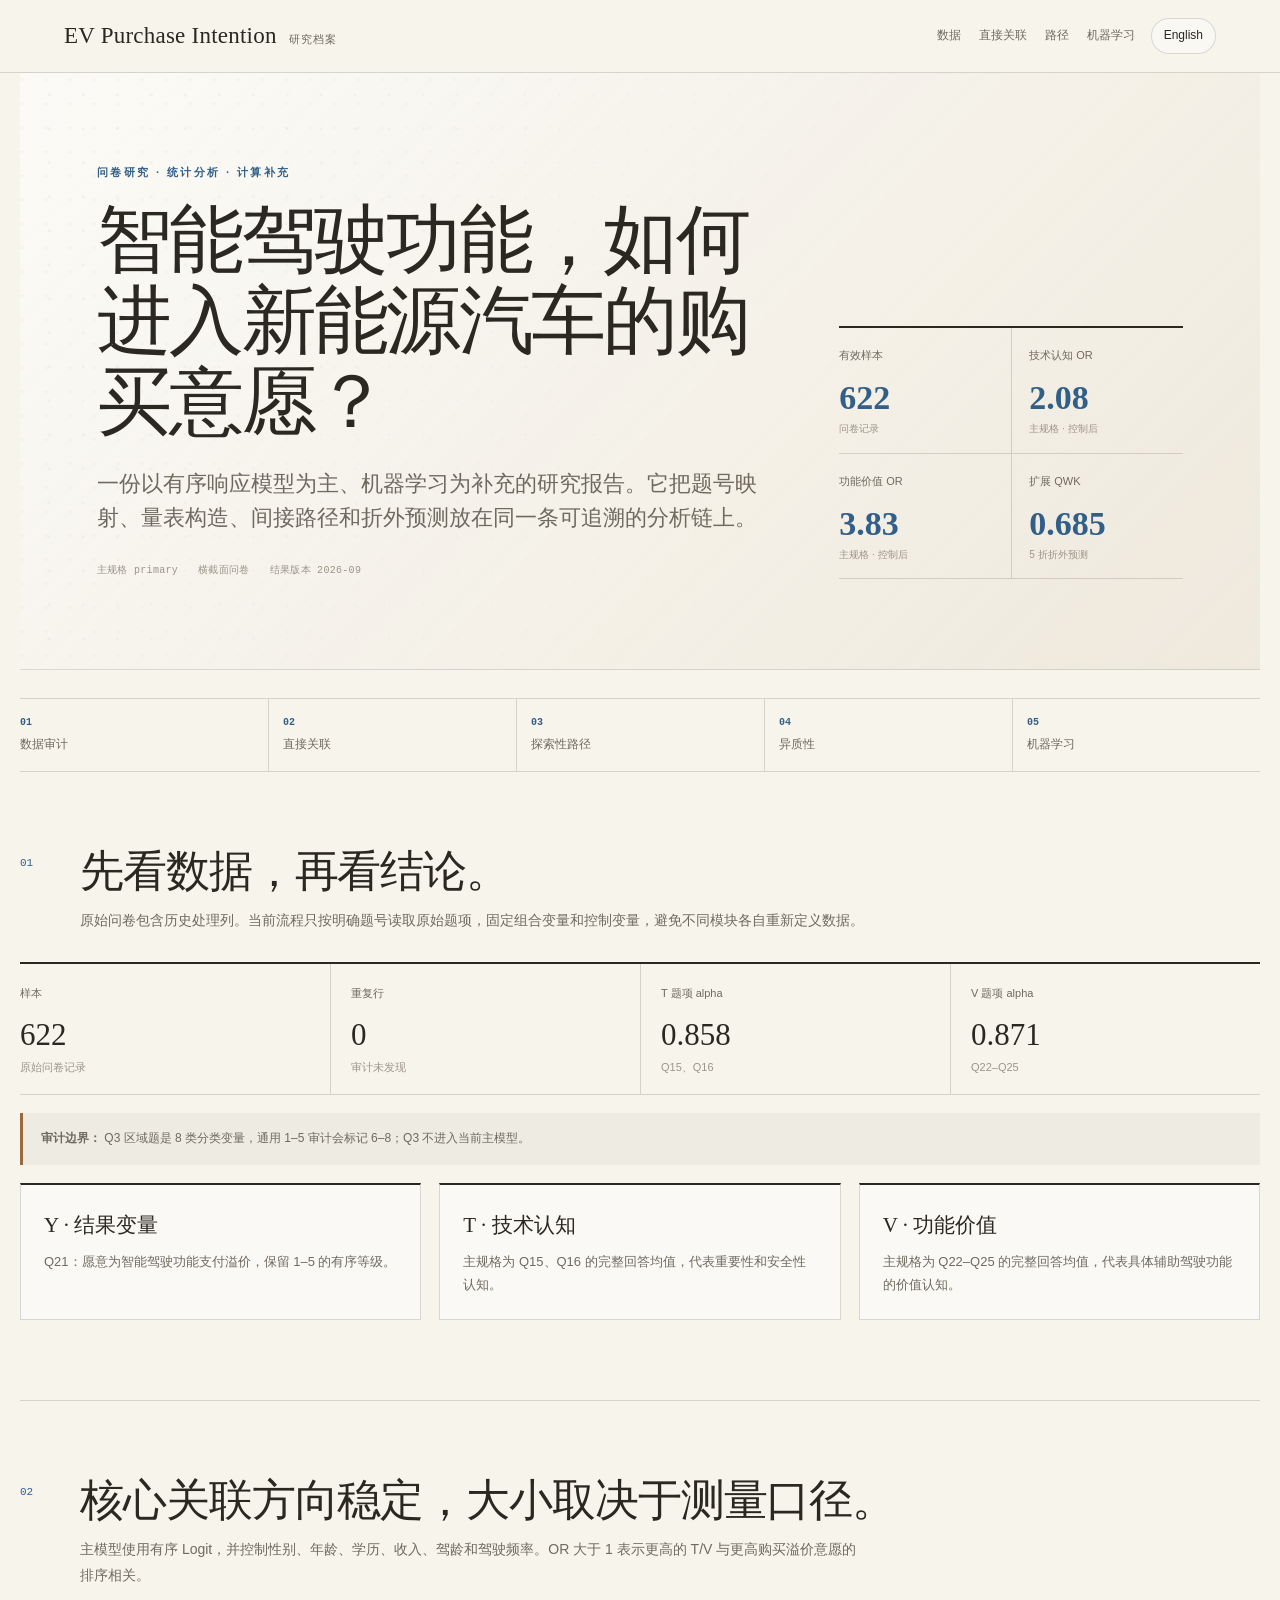
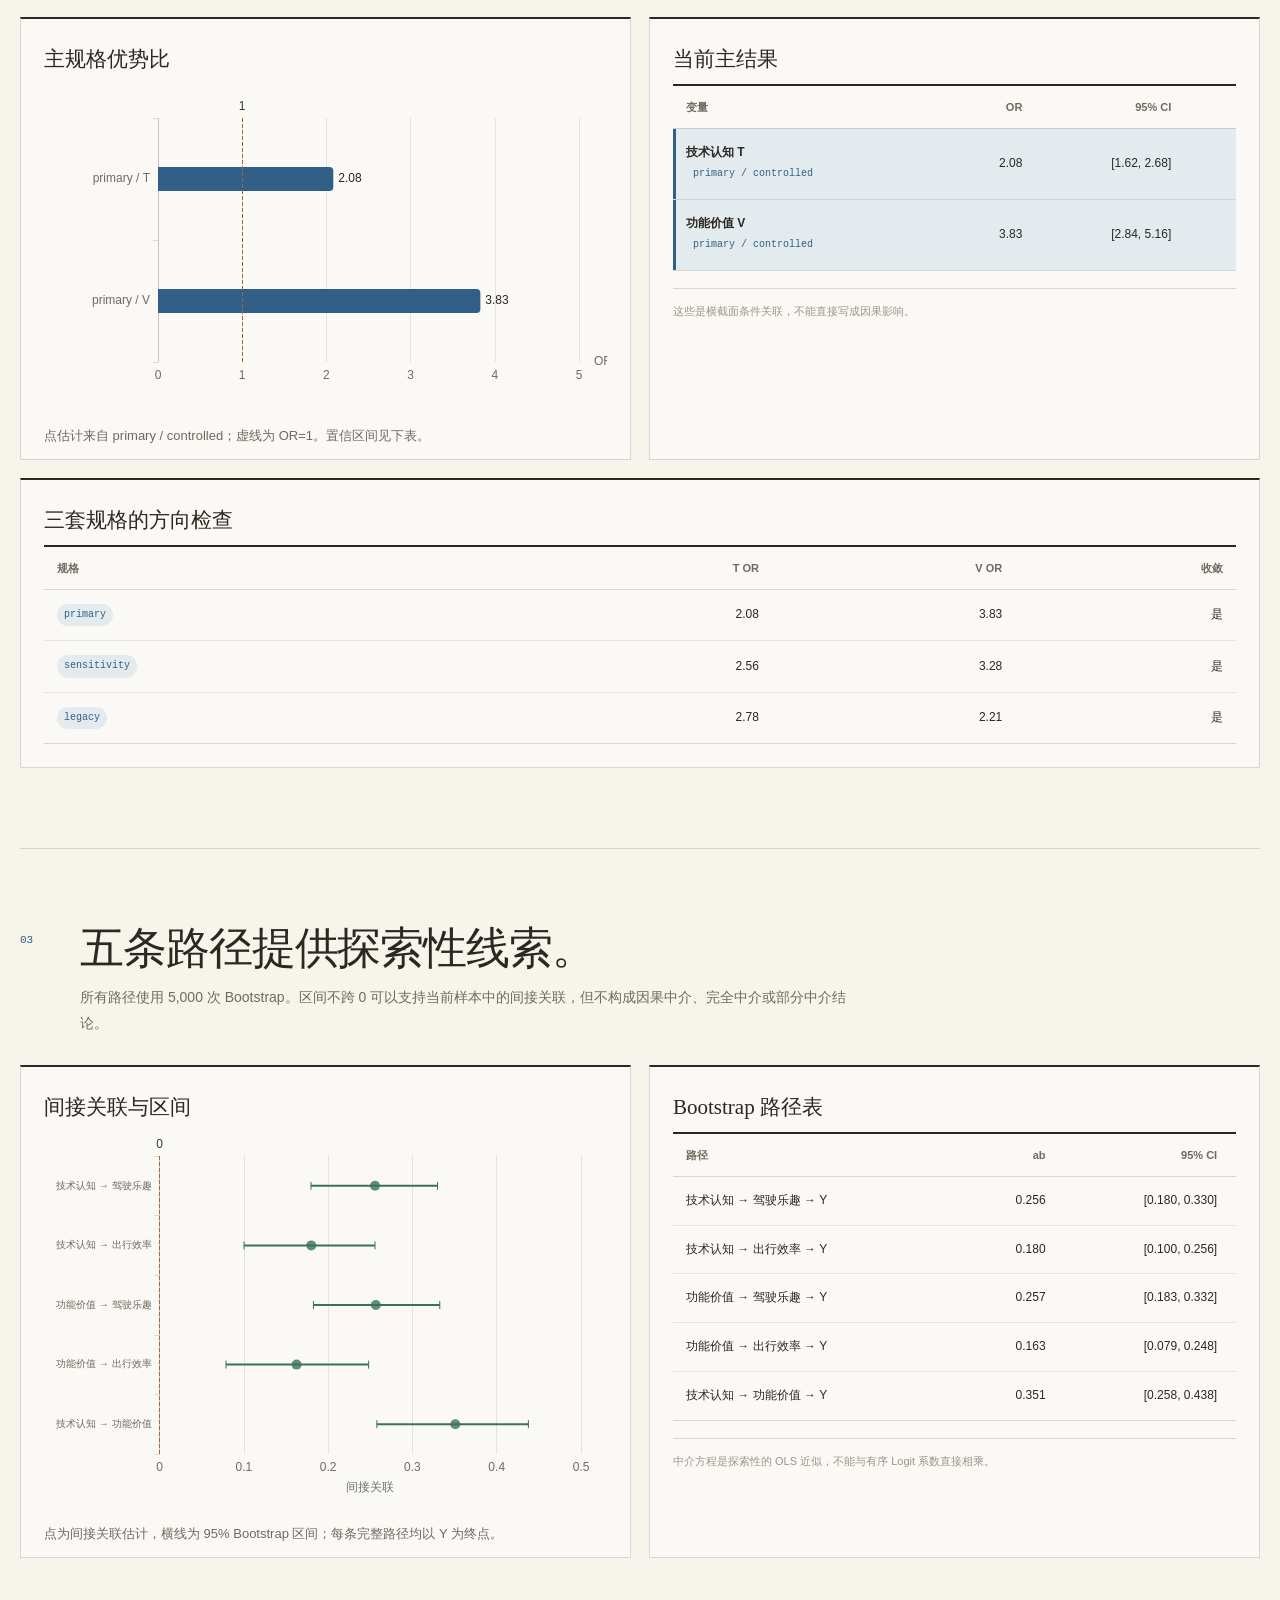
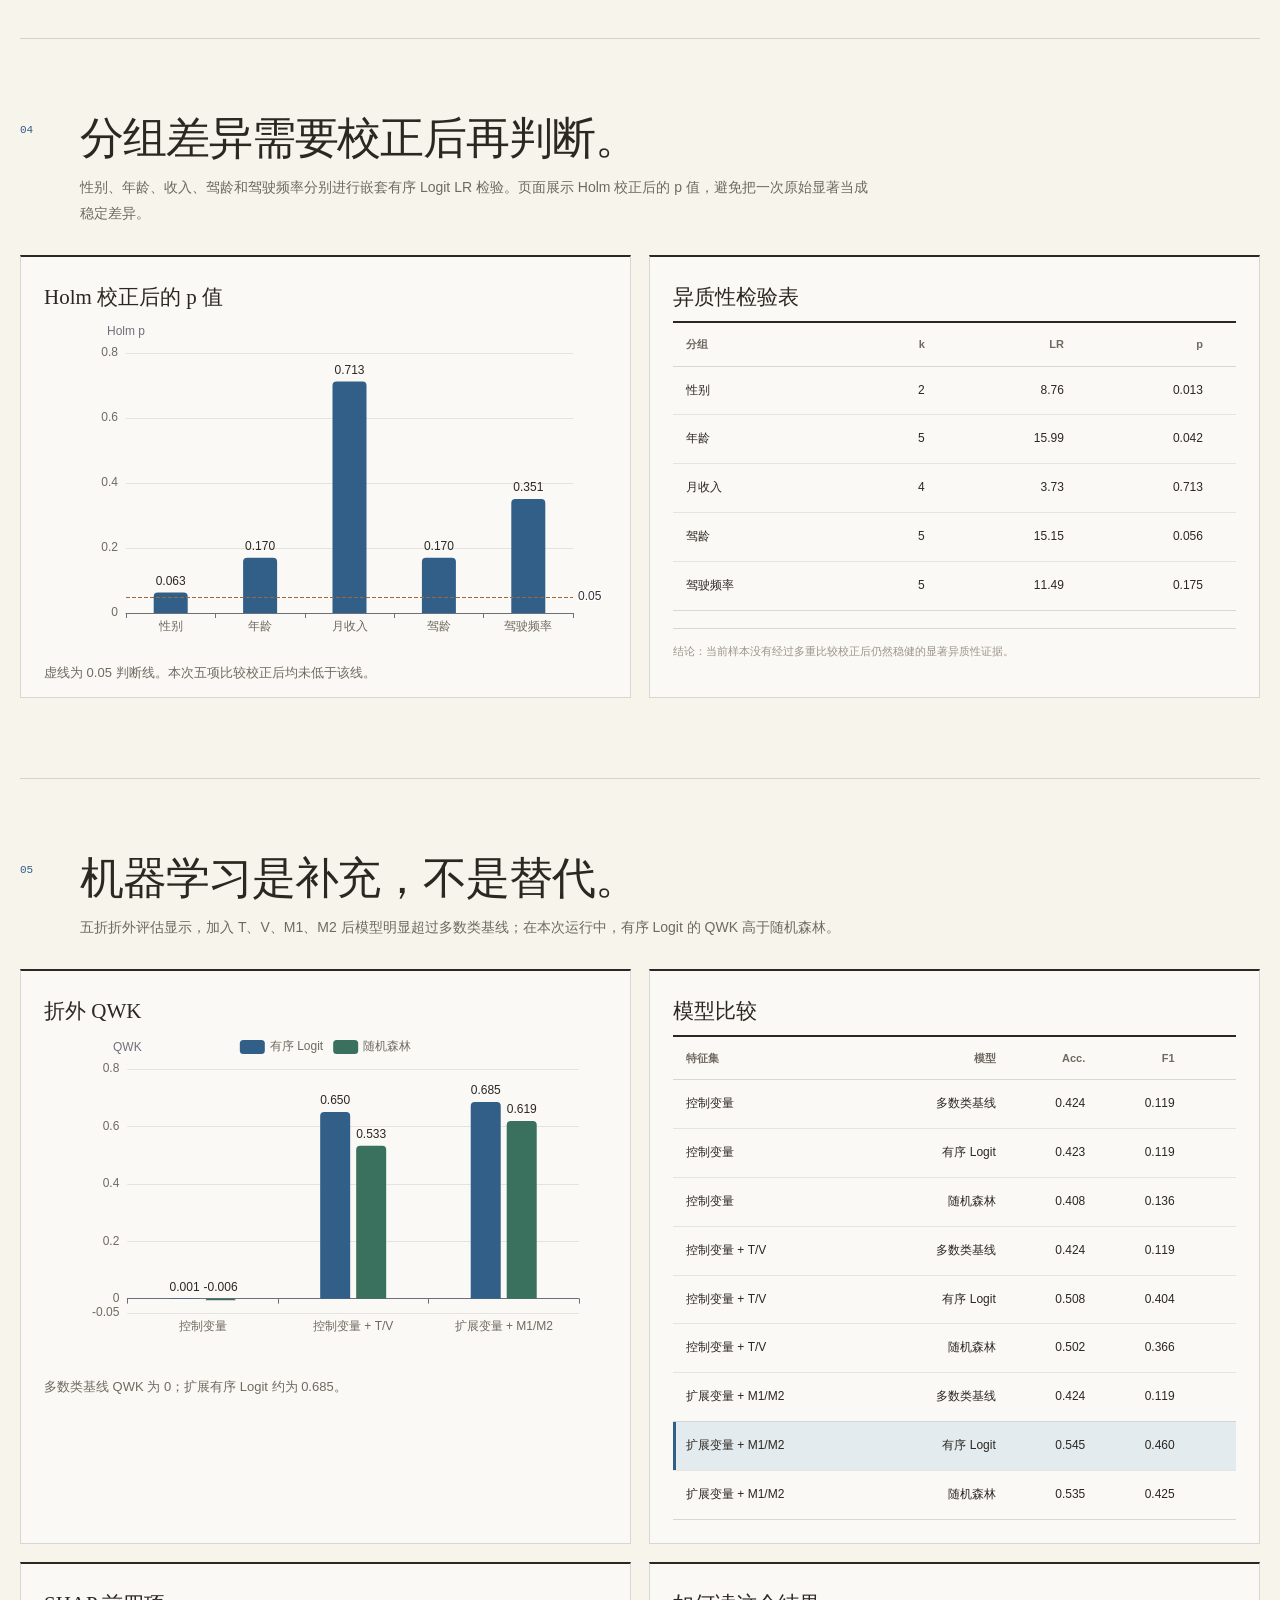
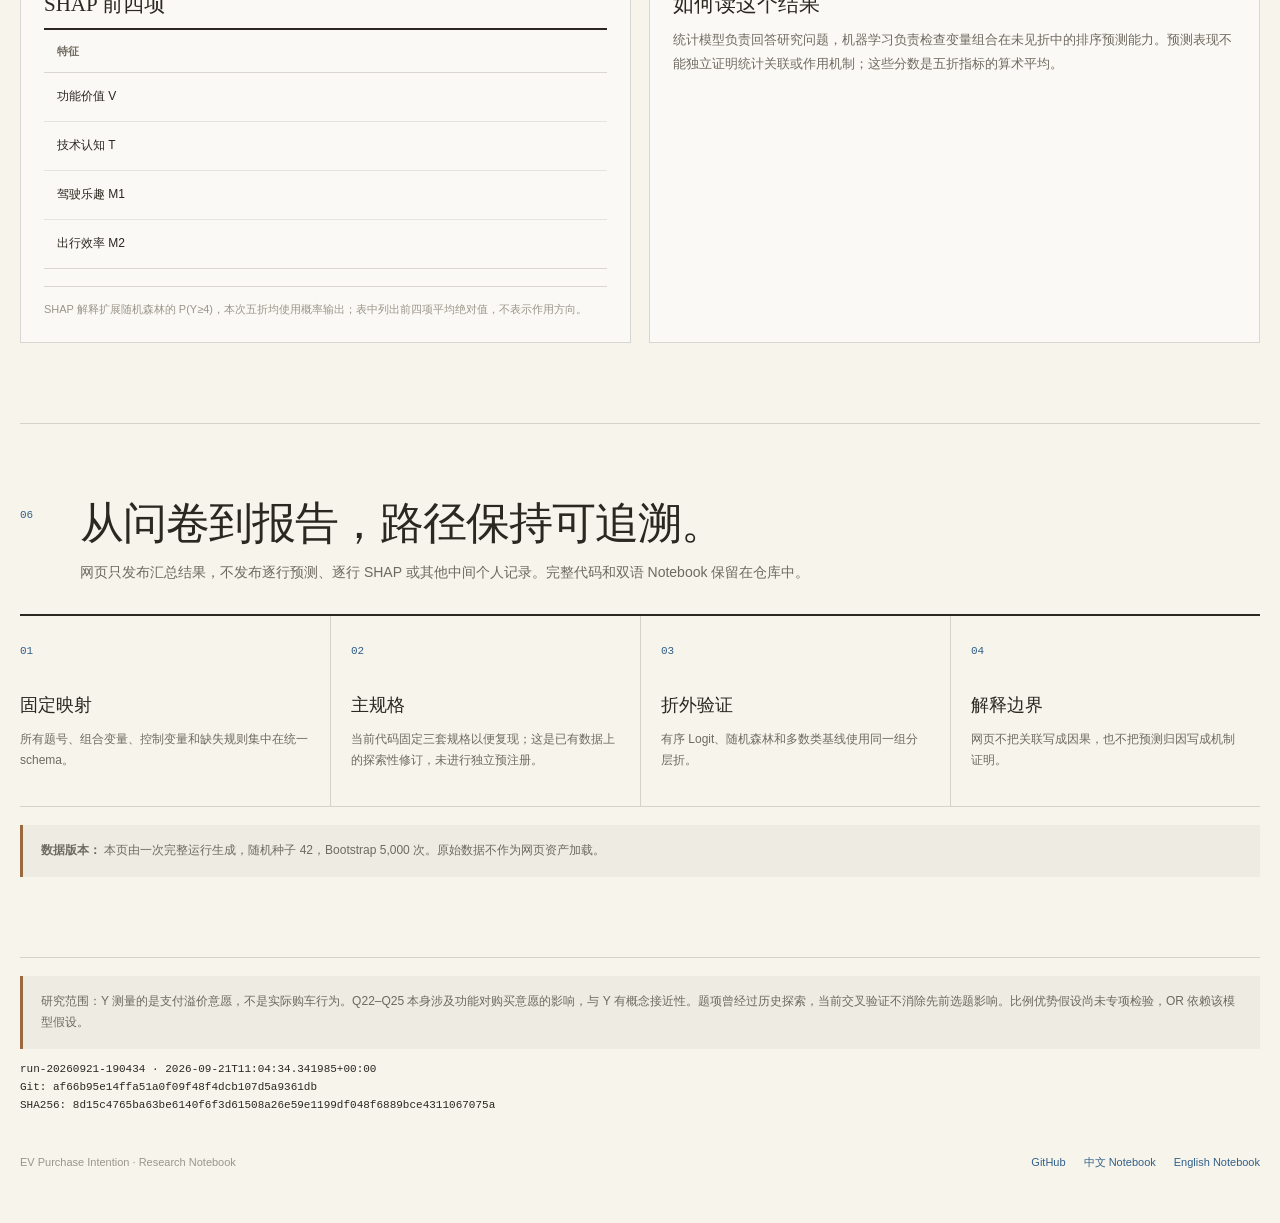
==== app/index.html @ e3dc2b66 "Review report interpretation and save executed bilingual notebooks" ====
<!doctype html>
<html lang="zh-CN">
<head>
  <meta charset="utf-8">
  <meta name="viewport" content="width=device-width, initial-scale=1">
  <meta name="description" content="新能源汽车智能驾驶购买意愿研究报告：有序Logit、Bootstrap路径、异质性与机器学习补充验证。">
  <title>智能驾驶购买意愿 · 研究报告</title>
  <link rel="stylesheet" href="static/css/style.css?v=20260921-1">
</head>
<body class="lang-zh">
  <header class="topbar">
    <div class="brand"><span class="brand-name"><span data-lang="zh">EV Purchase Intention</span><span data-lang="en">EV Purchase Intention</span></span><span class="brand-sub"><span data-lang="zh">研究档案</span><span data-lang="en">RESEARCH NOTEBOOK</span></span></div>
    <div class="top-actions">
      <nav class="nav-links" aria-label="Report navigation">
        <a href="#audit"><span data-lang="zh">数据</span><span data-lang="en">Data</span></a>
        <a href="#direct"><span data-lang="zh">直接关联</span><span data-lang="en">Associations</span></a>
        <a href="#mediation"><span data-lang="zh">路径</span><span data-lang="en">Paths</span></a>
        <a href="#ml"><span data-lang="zh">机器学习</span><span data-lang="en">ML</span></a>
      </nav>
      <button id="langSwitch" class="lang-btn" type="button">English</button>
    </div>
  </header>

  <main class="page">
    <p id="loadStatus" class="note" role="alert" hidden>报告数据加载失败，请刷新重试。 Report data could not be loaded; please reload.</p>
    <section class="hero" aria-labelledby="hero-title">
      <div class="hero-copy">
        <p class="kicker"><span data-lang="zh">问卷研究 · 统计分析 · 计算补充</span><span data-lang="en">SURVEY RESEARCH · ECONOMETRICS · COMPUTATIONAL COMPLEMENT</span></p>
        <h1 id="hero-title"><span data-lang="zh">智能驾驶功能，如何进入新能源汽车的购买意愿？</span><span data-lang="en">How do intelligent-driving features enter EV purchase intention?</span></h1>
        <p class="hero-lead"><span data-lang="zh">一份以有序响应模型为主、机器学习为补充的研究报告。它把题号映射、量表构造、间接路径和折外预测放在同一条可追溯的分析链上。</span><span data-lang="en">A research report led by ordered-response modeling and complemented by out-of-fold machine learning. Question mapping, measurement, indirect paths, and held-out prediction are kept in one traceable analysis chain.</span></p>
        <div class="hero-meta"><span><span data-lang="zh">主规格 primary</span><span data-lang="en">PRIMARY SPECIFICATION</span></span><span><span data-lang="zh">横截面问卷</span><span data-lang="en">CROSS-SECTIONAL SURVEY</span></span><span><span data-lang="zh">结果版本 2026-09</span><span data-lang="en">RESULTS · 2026-09</span></span></div>
      </div>
      <div class="hero-metrics" aria-label="Key results">
        <div class="metric"><span class="metric-label"><span data-lang="zh">有效样本</span><span data-lang="en">Respondents</span></span><strong id="metric-n" class="metric-value">—</strong><span class="metric-note"><span data-lang="zh">问卷记录</span><span data-lang="en">survey records</span></span></div>
        <div class="metric"><span class="metric-label"><span data-lang="zh">技术认知 OR</span><span data-lang="en">Technology OR</span></span><strong id="metric-t" class="metric-value">—</strong><span class="metric-note"><span data-lang="zh">主规格 · 控制后</span><span data-lang="en">primary · controlled</span></span></div>
        <div class="metric"><span class="metric-label"><span data-lang="zh">功能价值 OR</span><span data-lang="en">Function-value OR</span></span><strong id="metric-v" class="metric-value">—</strong><span class="metric-note"><span data-lang="zh">主规格 · 控制后</span><span data-lang="en">primary · controlled</span></span></div>
        <div class="metric"><span class="metric-label"><span data-lang="zh">扩展 QWK</span><span data-lang="en">Extended QWK</span></span><strong id="metric-qwk" class="metric-value">—</strong><span class="metric-note"><span data-lang="zh">5 折折外预测</span><span data-lang="en">5-fold held-out prediction</span></span></div>
      </div>
    </section>

    <nav class="toc" aria-label="Report sections">
      <a href="#audit"><b>01</b><span data-lang="zh">数据审计</span><span data-lang="en">Data audit</span></a>
      <a href="#direct"><b>02</b><span data-lang="zh">直接关联</span><span data-lang="en">Associations</span></a>
      <a href="#mediation"><b>03</b><span data-lang="zh">探索性路径</span><span data-lang="en">Indirect paths</span></a>
      <a href="#heterogeneity"><b>04</b><span data-lang="zh">异质性</span><span data-lang="en">Heterogeneity</span></a>
      <a href="#ml"><b>05</b><span data-lang="zh">机器学习</span><span data-lang="en">Machine learning</span></a>
    </nav>

    <section id="audit" class="section">
      <div class="section-head"><span class="section-no">01</span><div><h2><span data-lang="zh">先看数据，再看结论。</span><span data-lang="en">The evidence starts with the data.</span></h2><p class="section-lead"><span data-lang="zh">原始问卷包含历史处理列。当前流程只按明确题号读取原始题项，固定组合变量和控制变量，避免不同模块各自重新定义数据。</span><span data-lang="en">The raw survey includes historical processing columns. The current pipeline resolves explicit question numbers, fixed composites, and fixed controls so that modules do not redefine the data independently.</span></p></div></div>
      <div class="audit-grid">
        <div class="audit-card"><label><span data-lang="zh">样本</span><span data-lang="en">Rows</span></label><strong id="auditRows">622</strong><small><span data-lang="zh">原始问卷记录</span><span data-lang="en">survey records</span></small></div>
        <div class="audit-card"><label><span data-lang="zh">重复行</span><span data-lang="en">Duplicate rows</span></label><strong>0</strong><small><span data-lang="zh">审计未发现</span><span data-lang="en">none in audit</span></small></div>
        <div class="audit-card"><label><span data-lang="zh">T 题项 alpha</span><span data-lang="en">T-item alpha</span></label><strong id="auditAlphaT">—</strong><small><span data-lang="zh">Q15、Q16</span><span data-lang="en">Q15 and Q16</span></small></div>
        <div class="audit-card"><label><span data-lang="zh">V 题项 alpha</span><span data-lang="en">V-item alpha</span></label><strong id="auditAlphaV">—</strong><small><span data-lang="zh">Q22–Q25</span><span data-lang="en">Q22–Q25</span></small></div>
      </div>
      <div class="note"><strong><span data-lang="zh">审计边界：</span><span data-lang="en">Audit boundary:</span></strong> <span id="auditQ3Note"><span data-lang="zh">Q3 区域题是 8 类分类变量，通用 1–5 审计会标记 6–8；Q3 不进入当前主模型。</span><span data-lang="en">Q3 is an eight-category region item; the generic 1–5 audit flags codes 6–8, and Q3 is not used in the current main model.</span></span></div>
      <div class="grid-3" style="margin-top:18px">
        <article class="panel"><h3><span data-lang="zh">Y · 结果变量</span><span data-lang="en">Y · Outcome</span></h3><p><span data-lang="zh">Q21：愿意为智能驾驶功能支付溢价，保留 1–5 的有序等级。</span><span data-lang="en">Q21: willingness to pay a premium for intelligent-driving functions, retained as an ordered 1–5 outcome.</span></p></article>
        <article class="panel"><h3><span data-lang="zh">T · 技术认知</span><span data-lang="en">T · Technology proxy</span></h3><p><span data-lang="zh">主规格为 Q15、Q16 的完整回答均值，代表重要性和安全性认知。</span><span data-lang="en">The primary proxy is the complete-row mean of Q15 and Q16, representing importance and safety recognition.</span></p></article>
        <article class="panel"><h3><span data-lang="zh">V · 功能价值</span><span data-lang="en">V · Function-value proxy</span></h3><p><span data-lang="zh">主规格为 Q22–Q25 的完整回答均值，代表具体辅助驾驶功能的价值认知。</span><span data-lang="en">The primary proxy is the complete-row mean of Q22–Q25, representing value recognition for concrete assisted-driving functions.</span></p></article>
      </div>
    </section>

    <section id="direct" class="section">
      <div class="section-head"><span class="section-no">02</span><div><h2><span data-lang="zh">核心关联方向稳定，大小取决于测量口径。</span><span data-lang="en">The direction is stable; magnitude depends on measurement.</span></h2><p class="section-lead"><span data-lang="zh">主模型使用有序 Logit，并控制性别、年龄、学历、收入、驾龄和驾驶频率。OR 大于 1 表示更高的 T/V 与更高购买溢价意愿的排序相关。</span><span data-lang="en">The primary ordered-logit model controls for gender, age, education, income, driving experience, and driving frequency. An OR above 1 indicates an association with a higher willingness-to-pay category.</span></p></div></div>
      <div class="grid-2">
        <article class="panel chart-panel"><h3><span data-lang="zh">主规格优势比</span><span data-lang="en">Primary odds ratios</span></h3><div id="directChart" class="chart" role="img" aria-label="Primary ordered logit odds ratios"></div><p class="chart-caption"><span data-lang="zh">点估计来自 primary / controlled；虚线为 OR=1。置信区间见下表。</span><span data-lang="en">Estimates are from primary / controlled; the dashed line is OR=1. Confidence intervals are shown below.</span></p></article>
        <article class="panel"><h3><span data-lang="zh">当前主结果</span><span data-lang="en">Current main result</span></h3><div class="table-wrap"><table><thead><tr><th><span data-lang="zh">变量</span><span data-lang="en">Variable</span></th><th>OR</th><th>95% CI</th><th>p</th><th>N</th></tr></thead><tbody id="directTable"></tbody></table></div><p class="panel-note"><span data-lang="zh">这些是横截面条件关联，不能直接写成因果影响。</span><span data-lang="en">These are cross-sectional conditional associations, not causal effects.</span></p></article>
      </div>
      <div class="panel" style="margin-top:18px"><h3><span data-lang="zh">三套规格的方向检查</span><span data-lang="en">Specification direction check</span></h3><div class="table-wrap"><table><thead><tr><th><span data-lang="zh">规格</span><span data-lang="en">Specification</span></th><th>T OR</th><th>V OR</th><th><span data-lang="zh">收敛</span><span data-lang="en">Converged</span></th></tr></thead><tbody id="specTable"></tbody></table></div></div>
    </section>

    <section id="mediation" class="section">
      <div class="section-head"><span class="section-no">03</span><div><h2><span data-lang="zh">五条路径提供探索性线索。</span><span data-lang="en">Five paths provide exploratory clues.</span></h2><p class="section-lead"><span data-lang="zh">所有路径使用 5,000 次 Bootstrap。区间不跨 0 可以支持当前样本中的间接关联，但不构成因果中介、完全中介或部分中介结论。</span><span data-lang="en">All paths use 5,000 bootstrap draws. An interval excluding zero supports an indirect association in this sample, not causal, full, or partial mediation.</span></p></div></div>
      <div class="grid-2">
        <article class="panel chart-panel"><h3><span data-lang="zh">间接关联与区间</span><span data-lang="en">Indirect associations and intervals</span></h3><div id="mediationChart" class="chart-tall" role="img" aria-label="Bootstrap indirect paths"></div><p class="chart-caption"><span data-lang="zh">点为间接关联估计，横线为 95% Bootstrap 区间；每条完整路径均以 Y 为终点。</span><span data-lang="en">Points show indirect estimates; horizontal lines show 95% bootstrap intervals. Every full path ends at Y.</span></p></article>
        <article class="panel"><h3><span data-lang="zh">Bootstrap 路径表</span><span data-lang="en">Bootstrap path table</span></h3><div class="table-wrap"><table><thead><tr><th><span data-lang="zh">路径</span><span data-lang="en">Path</span></th><th>ab</th><th>95% CI</th><th><span data-lang="zh">有效/总数</span><span data-lang="en">Valid / total</span></th></tr></thead><tbody id="mediationTable"></tbody></table></div><p class="panel-note"><span data-lang="zh">中介方程是探索性的 OLS 近似，不能与有序 Logit 系数直接相乘。</span><span data-lang="en">Mediator equations are exploratory OLS approximations and are not multiplied by ordered-logit coefficients.</span></p></article>
      </div>
    </section>

    <section id="heterogeneity" class="section">
      <div class="section-head"><span class="section-no">04</span><div><h2><span data-lang="zh">分组差异需要校正后再判断。</span><span data-lang="en">Subgroup differences need multiplicity control.</span></h2><p class="section-lead"><span data-lang="zh">性别、年龄、收入、驾龄和驾驶频率分别进行嵌套有序 Logit LR 检验。页面展示 Holm 校正后的 p 值，避免把一次原始显著当成稳定差异。</span><span data-lang="en">Gender, age, income, driving experience, and driving frequency are tested with nested ordered-logit LR comparisons. Holm-adjusted p-values are shown to avoid treating one raw p-value as stable evidence.</span></p></div></div>
      <div class="grid-2">
        <article class="panel chart-panel"><h3><span data-lang="zh">Holm 校正后的 p 值</span><span data-lang="en">Holm-adjusted p-values</span></h3><div id="heteroChart" class="chart" role="img" aria-label="Holm adjusted heterogeneity p values"></div><p class="chart-caption"><span data-lang="zh">虚线为 0.05 判断线。本次五项比较校正后均未低于该线。</span><span data-lang="en">The dashed line marks 0.05. None of the five adjusted comparisons falls below it.</span></p></article>
        <article class="panel"><h3><span data-lang="zh">异质性检验表</span><span data-lang="en">Heterogeneity table</span></h3><div class="table-wrap"><table><thead><tr><th><span data-lang="zh">分组</span><span data-lang="en">Grouping</span></th><th>k</th><th>LR</th><th>p</th><th>Holm p</th></tr></thead><tbody id="heteroTable"></tbody></table></div><p class="panel-note"><span data-lang="zh">结论：当前样本没有经过多重比较校正后仍然稳健的显著异质性证据。</span><span data-lang="en">Conclusion: the sample does not provide robust adjusted evidence of heterogeneity after multiplicity control.</span></p></article>
      </div>
    </section>

    <section id="ml" class="section">
      <div class="section-head"><span class="section-no">05</span><div><h2><span data-lang="zh">机器学习是补充，不是替代。</span><span data-lang="en">Machine learning is a complement, not a replacement.</span></h2><p class="section-lead"><span data-lang="zh">五折折外评估显示，加入 T、V、M1、M2 后模型明显超过多数类基线；在本次运行中，有序 Logit 的 QWK 高于随机森林。</span><span data-lang="en">Five-fold held-out evaluation shows a clear improvement over the majority baseline after adding T, V, M1, and M2. In this run, ordered logit has a higher QWK than the random forest.</span></p></div></div>
      <div class="grid-2">
        <article class="panel chart-panel"><h3><span data-lang="zh">折外 QWK</span><span data-lang="en">Held-out QWK</span></h3><div id="mlChart" class="chart" role="img" aria-label="Out of fold QWK comparison"></div><p class="chart-caption"><span data-lang="zh">多数类基线 QWK 为 0；扩展有序 Logit 约为 0.685。</span><span data-lang="en">The majority baseline has QWK 0; extended ordered logit is about 0.685.</span></p></article>
        <article class="panel"><h3><span data-lang="zh">模型比较</span><span data-lang="en">Model comparison</span></h3><div class="table-wrap"><table><thead><tr><th><span data-lang="zh">特征集</span><span data-lang="en">Feature set</span></th><th><span data-lang="zh">模型</span><span data-lang="en">Model</span></th><th>Acc.</th><th>F1</th><th>QWK</th><th>MAE</th></tr></thead><tbody id="mlTable"></tbody></table></div></article>
      </div>
      <div class="grid-2" style="margin-top:18px">
        <article class="panel"><h3><span data-lang="zh">SHAP 前四项</span><span data-lang="en">Top four SHAP features</span></h3><div class="table-wrap"><table><thead><tr><th><span data-lang="zh">特征</span><span data-lang="en">Feature</span></th><th><span data-lang="zh">平均绝对 SHAP</span><span data-lang="en">Mean |SHAP|</span></th></tr></thead><tbody id="shapTable"></tbody></table></div><p class="panel-note"><span data-lang="zh">SHAP 解释扩展随机森林的 P(Y≥4)，本次五折均使用概率输出；表中列出前四项平均绝对值，不表示作用方向。</span><span data-lang="en">SHAP explains P(Y≥4) for the extended forest using probability output in all five folds. The top four mean absolute values show magnitude, not direction or causality.</span></p></article>
        <article class="panel"><h3><span data-lang="zh">如何读这个结果</span><span data-lang="en">How to read this result</span></h3><p><span data-lang="zh">统计模型负责回答研究问题，机器学习负责检查变量组合在未见折中的排序预测能力。预测表现不能独立证明统计关联或作用机制；这些分数是五折指标的算术平均。</span><span data-lang="en">The statistical model answers the research question; machine learning checks ordinal prediction on held-out folds. Predictive performance does not independently establish associations or mechanisms. Scores are arithmetic means across five folds.</span></p></article>
      </div>
    </section>

    <section class="section">
      <div class="section-head"><span class="section-no">06</span><div><h2><span data-lang="zh">从问卷到报告，路径保持可追溯。</span><span data-lang="en">A traceable path from questionnaire to report.</span></h2><p class="section-lead"><span data-lang="zh">网页只发布汇总结果，不发布逐行预测、逐行 SHAP 或其他中间个人记录。完整代码和双语 Notebook 保留在仓库中。</span><span data-lang="en">The page publishes aggregate results only. Row-level predictions, row-level SHAP values, and other respondent records stay out of the public report. Full code and bilingual notebooks remain in the repository.</span></p></div></div>
      <div class="method-list">
        <article class="method"><span class="method-no">01</span><h3><span data-lang="zh">固定映射</span><span data-lang="en">Fixed mapping</span></h3><p><span data-lang="zh">所有题号、组合变量、控制变量和缺失规则集中在统一 schema。</span><span data-lang="en">Question numbers, composites, controls, and missing rules live in one shared schema.</span></p></article>
        <article class="method"><span class="method-no">02</span><h3><span data-lang="zh">主规格</span><span data-lang="en">Primary model</span></h3><p><span data-lang="zh">当前代码固定三套规格以便复现；这是已有数据上的探索性修订，未进行独立预注册。</span><span data-lang="en">Three specifications are fixed in code for reproducibility. This revision is exploratory and was not independently preregistered.</span></p></article>
        <article class="method"><span class="method-no">03</span><h3><span data-lang="zh">折外验证</span><span data-lang="en">Held-out checks</span></h3><p><span data-lang="zh">有序 Logit、随机森林和多数类基线使用同一组分层折。</span><span data-lang="en">Ordered logit, random forest, and the majority baseline share the same stratified folds.</span></p></article>
        <article class="method"><span class="method-no">04</span><h3><span data-lang="zh">解释边界</span><span data-lang="en">Boundaries</span></h3><p><span data-lang="zh">网页不把关联写成因果，也不把预测归因写成机制证明。</span><span data-lang="en">The report does not turn associations into causality or predictive attribution into mechanism proof.</span></p></article>
      </div>
      <div class="note"><strong><span data-lang="zh">数据版本：</span><span data-lang="en">Data version:</span></strong> <span data-lang="zh">本页由一次完整运行生成，随机种子 42，Bootstrap 5,000 次。原始数据不作为网页资产加载。</span><span data-lang="en">This page was generated from one complete run with seed 42 and 5,000 bootstrap draws. The raw survey is not loaded as a page asset.</span></div>
    </section>

    <div class="note"><span data-lang="zh">研究范围：Y 测量的是支付溢价意愿，不是实际购车行为。Q22–Q25 本身涉及功能对购买意愿的影响，与 Y 有概念接近性。题项曾经过历史探索，当前交叉验证不消除先前选题影响。比例优势假设尚未专项检验，OR 依赖该模型假设。</span><span data-lang="en">Scope: Y measures willingness to pay a premium, not actual purchases. Q22–Q25 already concern functions and purchase intention and are conceptually close to Y. Historical item exploration is not undone by the current cross-validation. The proportional-odds assumption has not been specifically tested; OR interpretation remains conditional on it.</span></div>
    <pre id="provenance" style="white-space:pre-wrap;overflow-wrap:anywhere;font-size:11px"></pre>
    <footer class="footer"><span><span data-lang="zh">EV Purchase Intention · Research Notebook</span><span data-lang="en">EV Purchase Intention · Research Notebook</span></span><span class="footer-links"><a href="https://github.com/Yemyu/ev-purchase-intention" target="_blank" rel="noreferrer">GitHub</a><a href="https://github.com/Yemyu/ev-purchase-intention/blob/main/notebooks/01_ev_purchase_intention_zh.ipynb" target="_blank" rel="noreferrer"><span data-lang="zh">中文 Notebook</span><span data-lang="en">Chinese Notebook</span></a><a href="https://github.com/Yemyu/ev-purchase-intention/blob/main/notebooks/01_ev_purchase_intention_en.ipynb" target="_blank" rel="noreferrer">English Notebook</a></span></footer>
  </main>
  <script src="static/js/lib/echarts.min.js"></script>
  <script src="static/js/theme.js"></script>
  <script src="static/js/report.js"></script>
</body>
</html>
---- app/static/css/style.css ----
:root {
  --paper: #f7f4ec;
  --paper-deep: #ebe5d8;
  --wash: #e6e0d2;
  --ink: #2b2721;
  --muted: #6f6a60;
  --faint: #9b9589;
  --line: rgba(43, 39, 33, .16);
  --primary: #315f88;
  --primary-soft: #e3ebef;
  --green: #39715e;
  --earth: #9a6a3e;
  --red: #a34e49;
  --shadow: 0 18px 48px rgba(66, 57, 44, .10);
  --serif: Georgia, "Songti SC", "STSong", "Noto Serif CJK SC", serif;
  --sans: -apple-system, BlinkMacSystemFont, "PingFang SC", "Microsoft YaHei", "Noto Sans CJK SC", "Segoe UI", sans-serif;
  --mono: "SFMono-Regular", Consolas, "Liberation Mono", monospace;
}
* { box-sizing: border-box; }
html { scroll-behavior: smooth; }
body { margin: 0; color: var(--ink); background: var(--paper); font-family: var(--sans); line-height: 1.65; }
a { color: inherit; }
button { font: inherit; }
.topbar { position: sticky; top: 0; z-index: 20; display: flex; align-items: center; justify-content: space-between; gap: 22px; padding: 17px clamp(20px, 5vw, 78px); background: rgba(247,244,236,.90); border-bottom: 1px solid var(--line); backdrop-filter: blur(14px); }
.brand { display: flex; align-items: baseline; gap: 12px; min-width: 0; }
.brand-name { font-family: var(--serif); font-size: 23px; letter-spacing: .01em; white-space: nowrap; }
.brand-sub { color: var(--muted); font-size: 11px; letter-spacing: .11em; white-space: nowrap; }
.top-actions { display: flex; align-items: center; gap: 16px; }
.nav-links { display: flex; gap: 18px; color: var(--muted); font-size: 12px; }
.nav-links a { text-decoration: none; }
.nav-links a:hover { color: var(--primary); }
.lang-btn { border: 1px solid var(--line); border-radius: 999px; padding: 7px 12px; color: var(--ink); background: rgba(255,255,255,.35); cursor: pointer; font-size: 12px; }
.lang-btn:hover { border-color: var(--primary); color: var(--primary); }
.page { width: min(1260px, calc(100% - 40px)); margin: 0 auto; }
.hero { position: relative; overflow: hidden; display: grid; grid-template-columns: minmax(0, 1.35fr) minmax(280px, .65fr); gap: 28px; min-height: 450px; padding: clamp(42px, 7vw, 90px) clamp(24px, 6vw, 82px); background: linear-gradient(135deg, rgba(255,255,255,.58), rgba(236,230,216,.78)); border-bottom: 1px solid var(--line); }
.hero::before { content: ""; position: absolute; inset: 0; pointer-events: none; opacity: .45; background-image: radial-gradient(circle at 9% 28%, rgba(154,106,62,.13) 0 1px, transparent 2px), radial-gradient(circle at 86% 64%, rgba(49,95,136,.13) 0 1px, transparent 2px); background-size: 24px 24px, 34px 34px; mask-image: linear-gradient(120deg, #000, transparent 68%); }
.hero-copy, .hero-metrics { position: relative; z-index: 1; }
.kicker { margin: 0 0 18px; color: var(--primary); font-size: 11px; font-weight: 700; letter-spacing: .22em; text-transform: uppercase; }
h1 { max-width: 820px; margin: 0; font-family: var(--serif); font-size: clamp(40px, 6vw, 75px); font-weight: 500; line-height: 1.08; letter-spacing: -.035em; }
.hero-lead { max-width: 690px; margin: 25px 0 0; color: var(--muted); font-family: var(--serif); font-size: clamp(17px, 2vw, 22px); line-height: 1.55; }
.hero-meta { display: flex; flex-wrap: wrap; gap: 8px 20px; margin-top: 28px; color: var(--faint); font-family: var(--mono); font-size: 10px; letter-spacing: .03em; }
.hero-metrics { align-self: end; display: grid; grid-template-columns: 1fr 1fr; border-top: 2px solid var(--ink); border-bottom: 1px solid var(--line); }
.metric { min-height: 116px; padding: 18px 14px 15px 0; }
.metric:nth-child(even) { padding-left: 17px; border-left: 1px solid var(--line); }
.metric:nth-child(n+3) { border-top: 1px solid var(--line); }
.metric-label { display: block; color: var(--muted); font-size: 11px; }
.metric-value { display: block; margin-top: 17px; color: var(--primary); font-family: var(--serif); font-size: 34px; line-height: 1; }
.metric-note { display: block; margin-top: 6px; color: var(--faint); font-size: 10px; }
.toc { display: grid; grid-template-columns: repeat(5, 1fr); margin-top: 28px; border-top: 1px solid var(--line); border-bottom: 1px solid var(--line); }
.toc a { display: block; padding: 16px 14px 16px 0; text-decoration: none; color: var(--muted); font-size: 12px; }
.toc a + a { padding-left: 14px; border-left: 1px solid var(--line); }
.toc a:hover { color: var(--primary); background: rgba(255,255,255,.28); }
.toc b { display: block; margin-bottom: 4px; color: var(--primary); font-family: var(--mono); font-size: 10px; }
.section { padding: 74px 0 80px; border-bottom: 1px solid var(--line); scroll-margin-top: 88px; }
.section-head { display: grid; grid-template-columns: 44px minmax(0, 1fr); gap: 16px; max-width: 900px; margin-bottom: 28px; }
.section-no { padding-top: 8px; color: var(--primary); font-family: var(--mono); font-size: 11px; }
h2 { margin: 0; font-family: var(--serif); font-size: clamp(29px, 4vw, 44px); font-weight: 500; line-height: 1.18; letter-spacing: -.025em; }
.section-lead { max-width: 790px; margin: 10px 0 0; color: var(--muted); font-size: 14px; line-height: 1.85; }
.grid-2 { display: grid; grid-template-columns: repeat(2, minmax(0, 1fr)); gap: 18px; }
.grid-3 { display: grid; grid-template-columns: repeat(3, minmax(0, 1fr)); gap: 18px; }
.panel { min-width: 0; padding: 23px; background: rgba(255,255,255,.46); border: 1px solid var(--line); border-top: 2px solid var(--ink); }
.panel h3 { margin: 0 0 7px; font-family: var(--serif); font-size: 21px; font-weight: 500; }
.panel p { margin: 0; color: var(--muted); font-size: 13px; line-height: 1.8; }
.panel-note { margin-top: 17px !important; padding-top: 13px; border-top: 1px solid var(--line); color: var(--faint) !important; font-size: 11px !important; }
.audit-grid { display: grid; grid-template-columns: repeat(4, minmax(0, 1fr)); border-top: 2px solid var(--ink); border-bottom: 1px solid var(--line); }
.audit-card { min-height: 130px; padding: 20px 20px 18px 0; }
.audit-card + .audit-card { padding-left: 20px; border-left: 1px solid var(--line); }
.audit-card label { display: block; color: var(--muted); font-size: 11px; }
.audit-card strong { display: block; margin-top: 17px; color: var(--ink); font-family: var(--serif); font-size: 31px; font-weight: 500; line-height: 1; }
.audit-card small { display: block; margin-top: 8px; color: var(--faint); font-size: 11px; }
.note { margin-top: 18px; padding: 15px 18px; background: rgba(233,232,223,.72); border-left: 3px solid var(--earth); color: var(--muted); font-size: 12px; line-height: 1.8; }
.chart { width: 100%; height: 340px; }
.chart-tall { height: 390px; }
.chart-panel { padding-bottom: 12px; }
.chart-caption { margin: 10px 0 0; color: var(--faint); font-size: 11px; line-height: 1.7; }
.table-wrap { overflow-x: auto; border-top: 2px solid var(--ink); border-bottom: 1px solid var(--line); }
table { width: 100%; min-width: 700px; border-collapse: collapse; }
th { padding: 12px 13px; border-bottom: 1px solid var(--line); color: var(--muted); font-size: 11px; font-weight: 650; text-align: right; white-space: nowrap; }
th:first-child, td:first-child { text-align: left; }
td { padding: 14px 13px; border-bottom: 1px solid rgba(43,39,33,.10); color: var(--ink); font-size: 12px; text-align: right; font-variant-numeric: tabular-nums; }
tbody tr:last-child td { border-bottom: 0; }
tbody tr.primary { background: var(--primary-soft); }
tbody tr.primary td:first-child { box-shadow: inset 3px 0 var(--primary); }
.badge { display: inline-block; padding: 3px 7px; border-radius: 999px; background: var(--primary-soft); color: var(--primary); font-family: var(--mono); font-size: 10px; }
.method-list { display: grid; grid-template-columns: repeat(4, minmax(0, 1fr)); border-top: 2px solid var(--ink); border-bottom: 1px solid var(--line); }
.method { min-height: 190px; padding: 20px 20px 20px 0; }
.method + .method { padding-left: 20px; border-left: 1px solid var(--line); }
.method-no { color: var(--primary); font-family: var(--mono); font-size: 11px; }
.method h3 { margin: 29px 0 8px; font-family: var(--serif); font-size: 18px; font-weight: 500; }
.method p { margin: 0; color: var(--muted); font-size: 12px; line-height: 1.75; }
.limit-list { display: grid; gap: 12px; margin: 0; padding: 0; list-style: none; }
.limit-list li { display: grid; grid-template-columns: 18px 1fr; gap: 10px; color: var(--muted); font-size: 13px; line-height: 1.75; }
.limit-list li::before { content: '—'; color: var(--primary); }
.footer { display: flex; justify-content: space-between; gap: 20px; padding: 28px 0 52px; color: var(--faint); font-size: 11px; }
.footer a { color: var(--primary); text-decoration: none; }
.footer-links { display: flex; gap: 18px; }
[data-lang] { display: none; }
body.lang-zh [data-lang="zh"], body.lang-en [data-lang="en"] { display: initial; }
@media (max-width: 900px) {
  .hero { grid-template-columns: 1fr; min-height: 0; }
  .hero-metrics { max-width: 620px; }
  .toc { grid-template-columns: repeat(3, 1fr); }
  .toc a:nth-child(4) { border-left: 0; padding-left: 0; }
  .grid-3, .method-list { grid-template-columns: repeat(2, minmax(0, 1fr)); }
  .method:nth-child(3) { border-left: 0; padding-left: 0; border-top: 1px solid var(--line); }
  .method:nth-child(4) { border-top: 1px solid var(--line); }
}
@media (max-width: 620px) {
  .topbar { align-items: flex-start; padding: 14px 18px; }
  .brand { display: block; }
  .brand-sub { display: block; margin-top: 2px; font-size: 9px; }
  .nav-links { display: none; }
  .page { width: min(100% - 28px, 1260px); }
  .hero { margin-inline: -14px; padding: 50px 24px 38px; }
  h1 { font-size: 43px; }
  .toc, .grid-2, .grid-3, .method-list, .audit-grid { grid-template-columns: 1fr; }
  .toc a + a, .audit-card + .audit-card, .method + .method { padding-left: 0; border-left: 0; border-top: 1px solid var(--line); }
  .section { padding: 52px 0 58px; }
  .section-head { grid-template-columns: 29px 1fr; }
  .chart, .chart-tall { height: 300px; }
  .footer { display: block; }
  .footer-links { margin-top: 10px; }
}
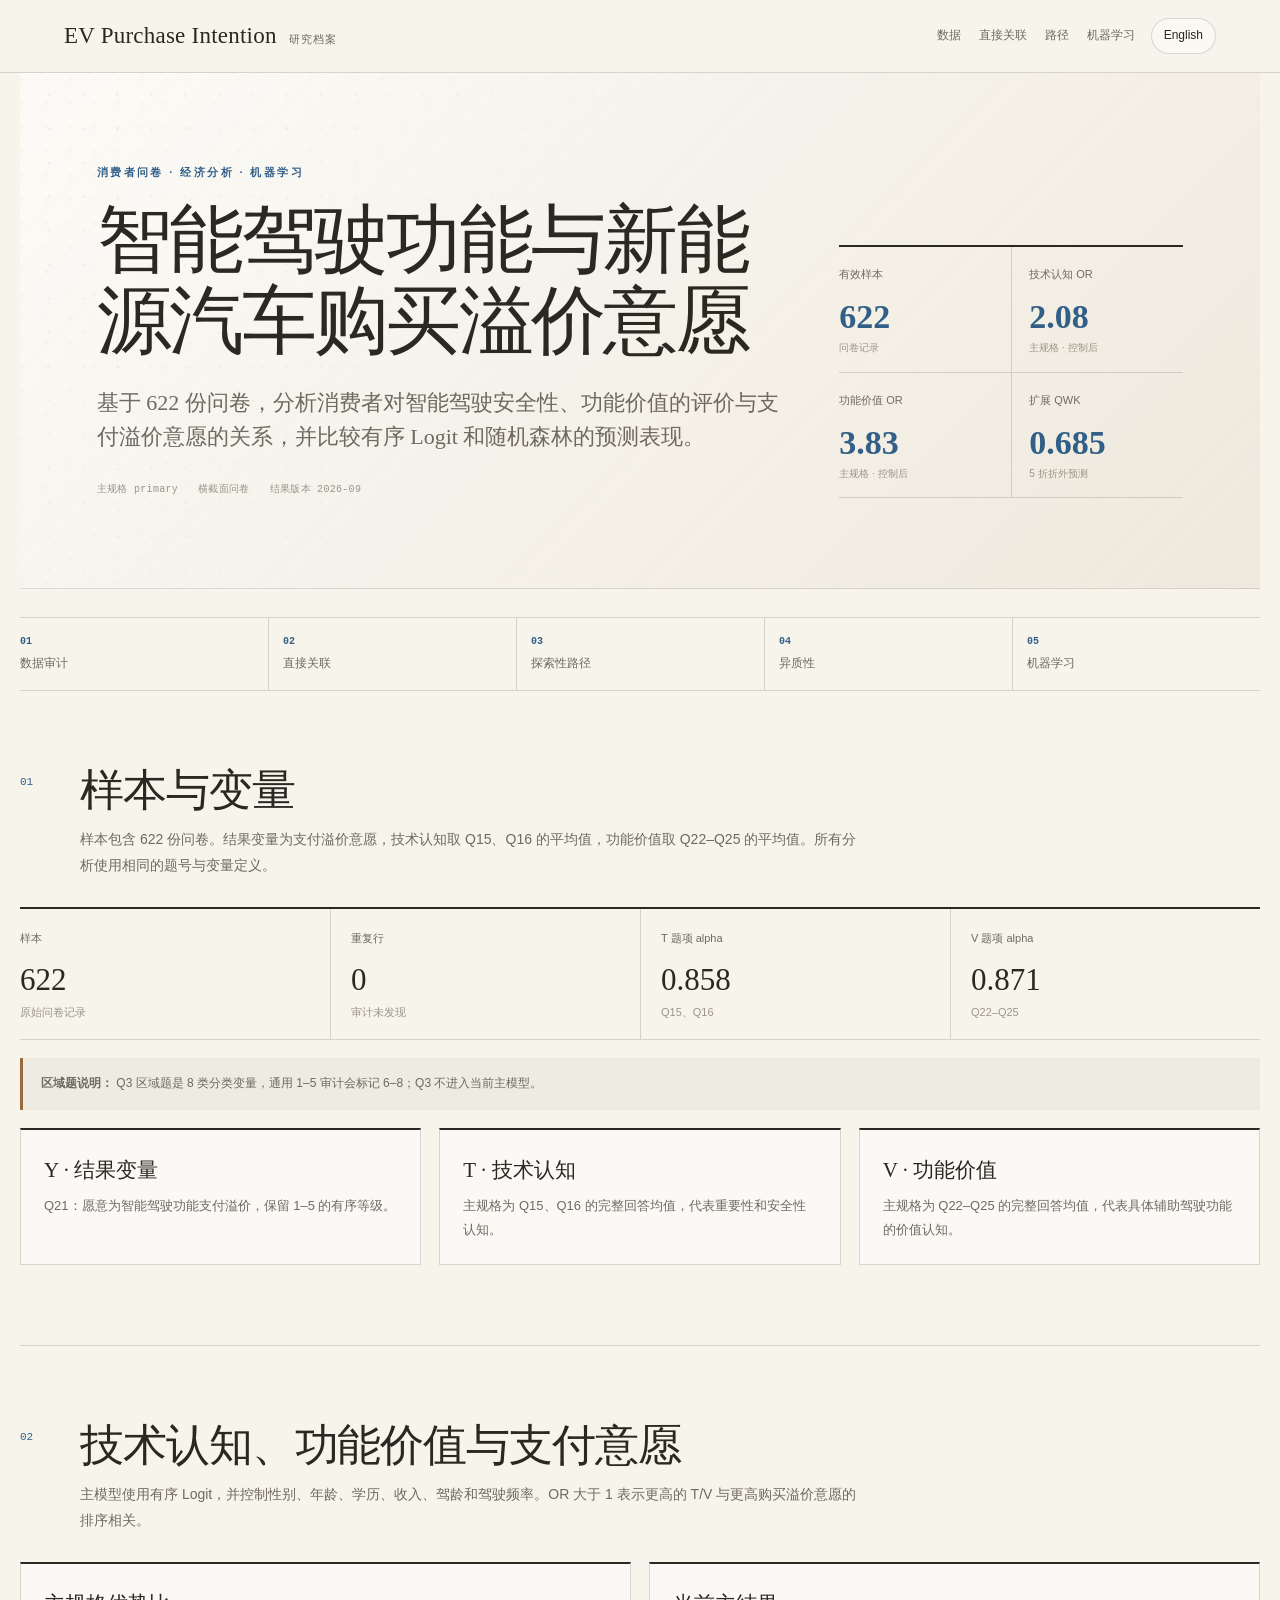
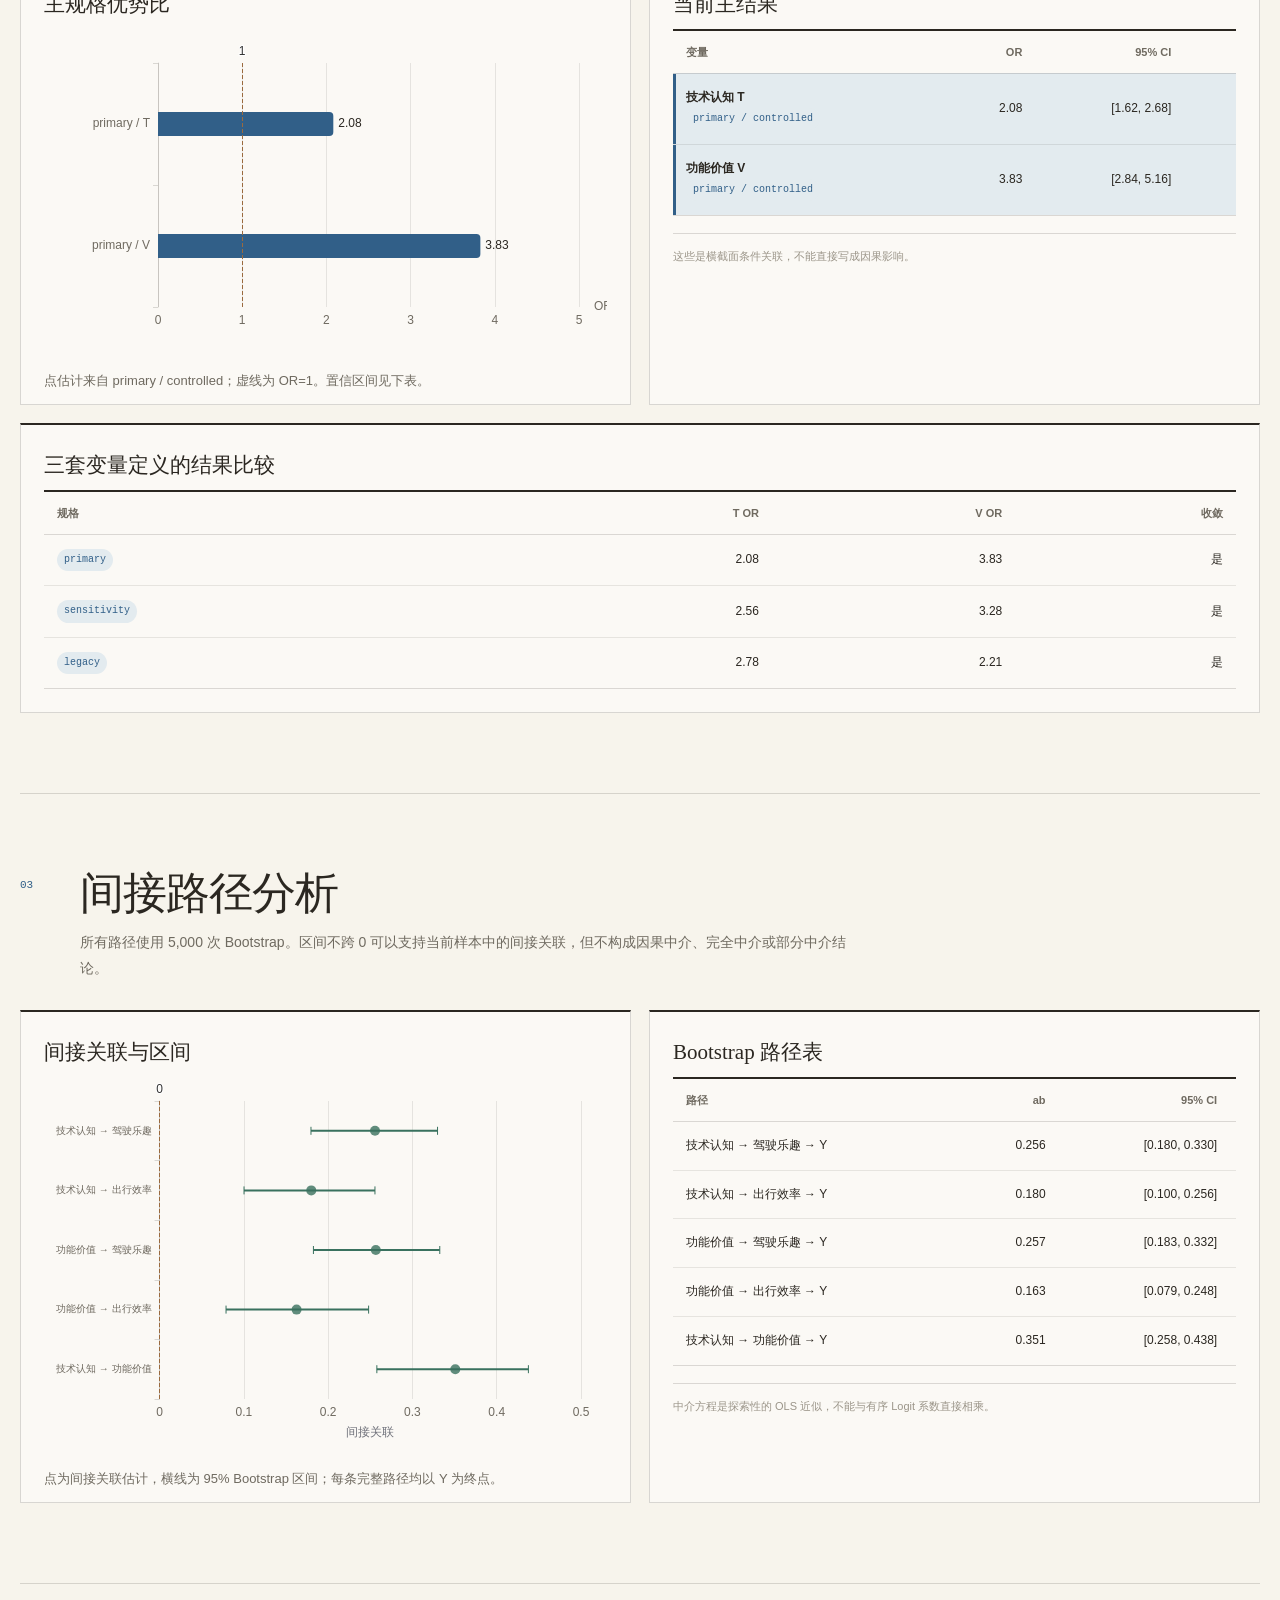
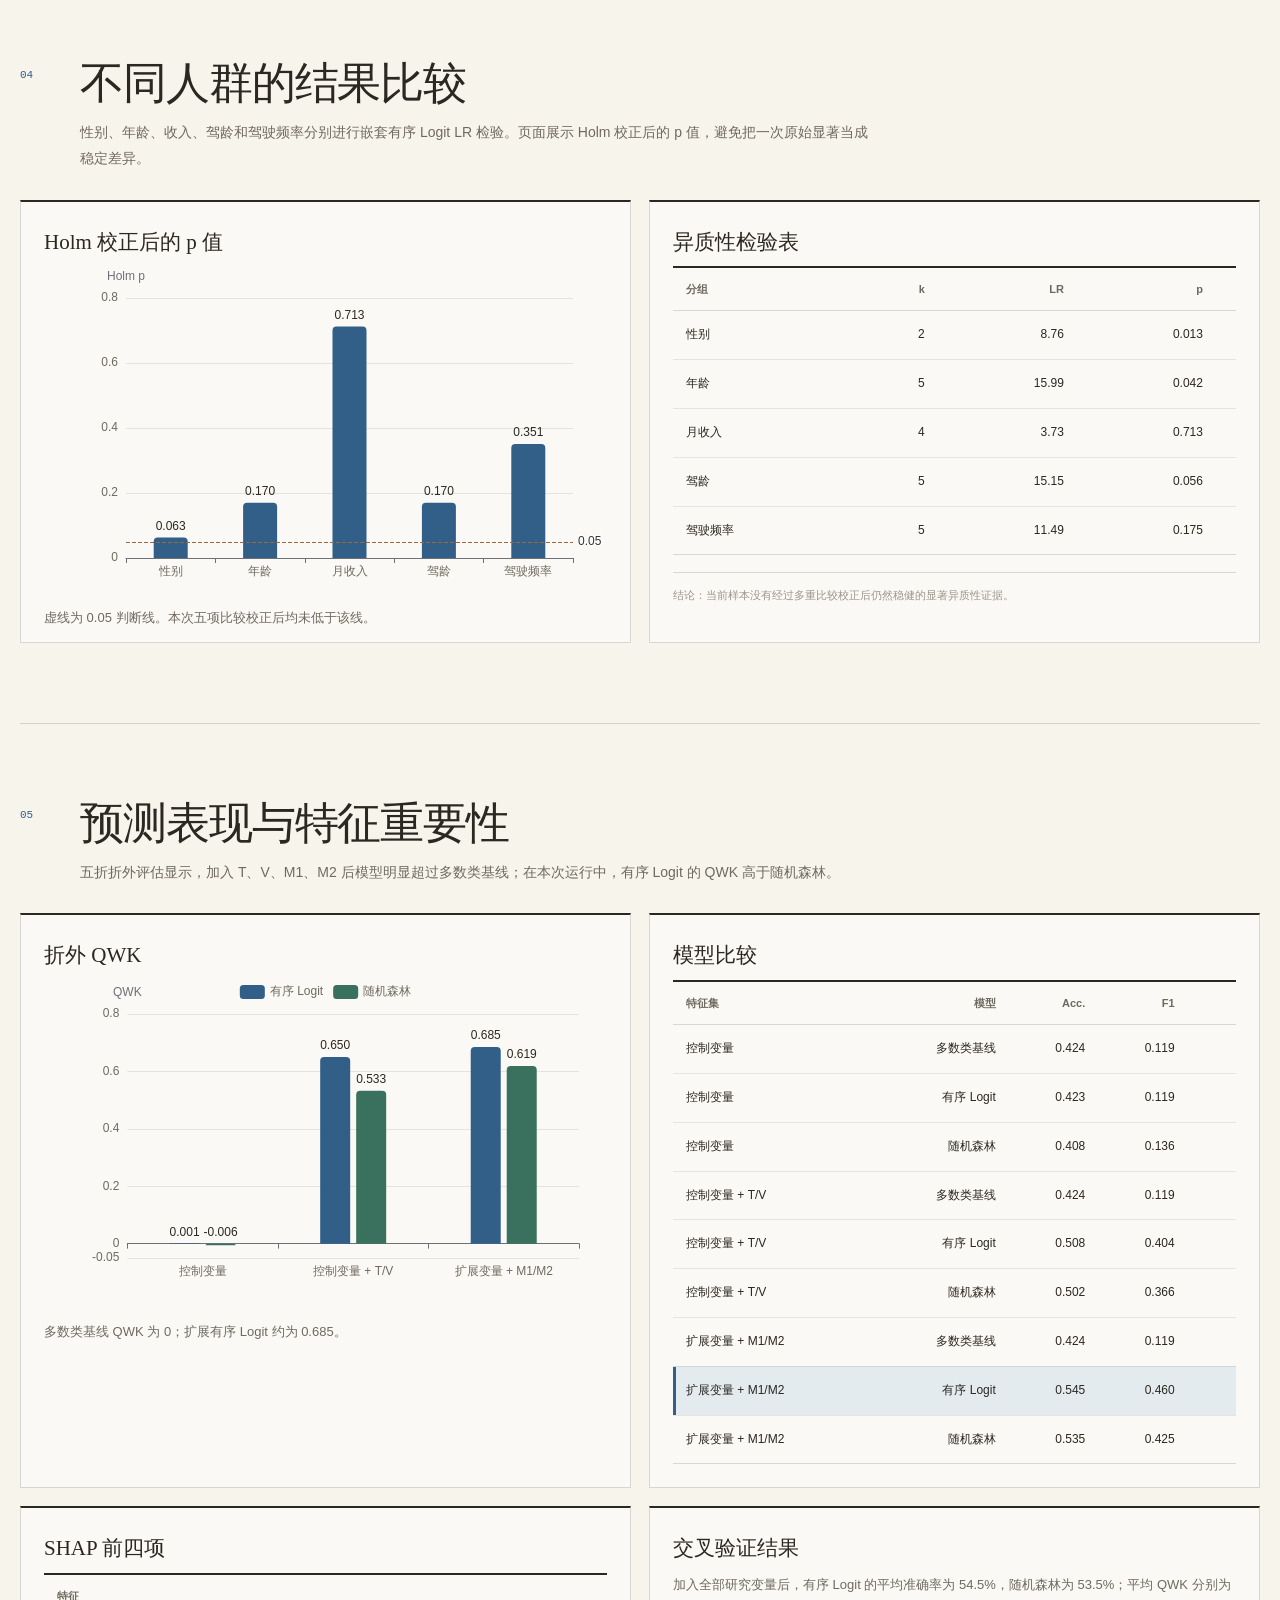
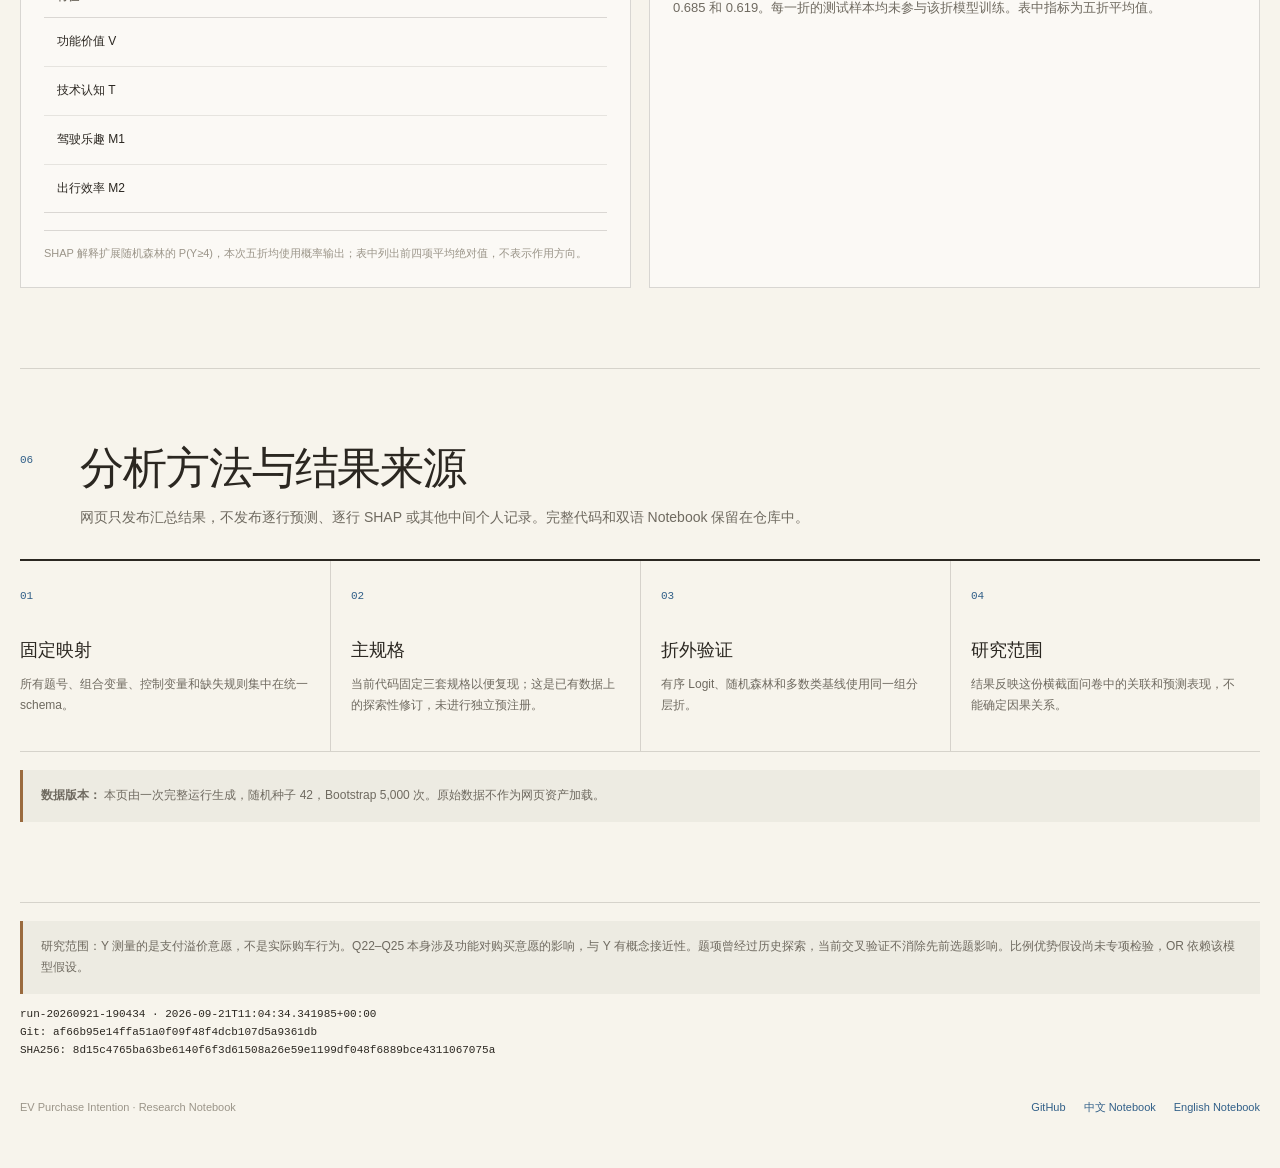
==== commit 36c8e6c6: "Simplify bilingual report copy and reorganize README navigation" ====
--- a/app/index.html
+++ b/app/index.html
@@ -25,9 +25,9 @@
     <p id="loadStatus" class="note" role="alert" hidden>报告数据加载失败，请刷新重试。 Report data could not be loaded; please reload.</p>
     <section class="hero" aria-labelledby="hero-title">
       <div class="hero-copy">
-        <p class="kicker"><span data-lang="zh">问卷研究 · 统计分析 · 计算补充</span><span data-lang="en">SURVEY RESEARCH · ECONOMETRICS · COMPUTATIONAL COMPLEMENT</span></p>
-        <h1 id="hero-title"><span data-lang="zh">智能驾驶功能，如何进入新能源汽车的购买意愿？</span><span data-lang="en">How do intelligent-driving features enter EV purchase intention?</span></h1>
-        <p class="hero-lead"><span data-lang="zh">一份以有序响应模型为主、机器学习为补充的研究报告。它把题号映射、量表构造、间接路径和折外预测放在同一条可追溯的分析链上。</span><span data-lang="en">A research report led by ordered-response modeling and complemented by out-of-fold machine learning. Question mapping, measurement, indirect paths, and held-out prediction are kept in one traceable analysis chain.</span></p>
+        <p class="kicker"><span data-lang="zh">消费者问卷 · 经济分析 · 机器学习</span><span data-lang="en">CONSUMER SURVEY · ECONOMETRICS · MACHINE LEARNING</span></p>
+        <h1 id="hero-title"><span data-lang="zh">智能驾驶功能与新能源汽车购买溢价意愿</span><span data-lang="en">Driver-assistance features and willingness to pay more for an EV</span></h1>
+        <p class="hero-lead"><span data-lang="zh">基于 622 份问卷，分析消费者对智能驾驶安全性、功能价值的评价与支付溢价意愿的关系，并比较有序 Logit 和随机森林的预测表现。</span><span data-lang="en">An analysis of 622 survey responses examining how ratings of driving safety and feature value relate to willingness to pay a premium. Ordered logit and random forest models are also compared using cross-validation.</span></p>
         <div class="hero-meta"><span><span data-lang="zh">主规格 primary</span><span data-lang="en">PRIMARY SPECIFICATION</span></span><span><span data-lang="zh">横截面问卷</span><span data-lang="en">CROSS-SECTIONAL SURVEY</span></span><span><span data-lang="zh">结果版本 2026-09</span><span data-lang="en">RESULTS · 2026-09</span></span></div>
       </div>
       <div class="hero-metrics" aria-label="Key results">
@@ -47,14 +47,14 @@
     </nav>
 
     <section id="audit" class="section">
-      <div class="section-head"><span class="section-no">01</span><div><h2><span data-lang="zh">先看数据，再看结论。</span><span data-lang="en">The evidence starts with the data.</span></h2><p class="section-lead"><span data-lang="zh">原始问卷包含历史处理列。当前流程只按明确题号读取原始题项，固定组合变量和控制变量，避免不同模块各自重新定义数据。</span><span data-lang="en">The raw survey includes historical processing columns. The current pipeline resolves explicit question numbers, fixed composites, and fixed controls so that modules do not redefine the data independently.</span></p></div></div>
+      <div class="section-head"><span class="section-no">01</span><div><h2><span data-lang="zh">样本与变量</span><span data-lang="en">Sample and variables</span></h2><p class="section-lead"><span data-lang="zh">样本包含 622 份问卷。结果变量为支付溢价意愿，技术认知取 Q15、Q16 的平均值，功能价值取 Q22–Q25 的平均值。所有分析使用相同的题号与变量定义。</span><span data-lang="en">The sample contains 622 survey responses. The outcome is willingness to pay a premium. Technology recognition is the mean of Q15 and Q16; feature value is the mean of Q22–Q25. All analyses use the same item definitions.</span></p></div></div>
       <div class="audit-grid">
         <div class="audit-card"><label><span data-lang="zh">样本</span><span data-lang="en">Rows</span></label><strong id="auditRows">622</strong><small><span data-lang="zh">原始问卷记录</span><span data-lang="en">survey records</span></small></div>
         <div class="audit-card"><label><span data-lang="zh">重复行</span><span data-lang="en">Duplicate rows</span></label><strong>0</strong><small><span data-lang="zh">审计未发现</span><span data-lang="en">none in audit</span></small></div>
         <div class="audit-card"><label><span data-lang="zh">T 题项 alpha</span><span data-lang="en">T-item alpha</span></label><strong id="auditAlphaT">—</strong><small><span data-lang="zh">Q15、Q16</span><span data-lang="en">Q15 and Q16</span></small></div>
         <div class="audit-card"><label><span data-lang="zh">V 题项 alpha</span><span data-lang="en">V-item alpha</span></label><strong id="auditAlphaV">—</strong><small><span data-lang="zh">Q22–Q25</span><span data-lang="en">Q22–Q25</span></small></div>
       </div>
-      <div class="note"><strong><span data-lang="zh">审计边界：</span><span data-lang="en">Audit boundary:</span></strong> <span id="auditQ3Note"><span data-lang="zh">Q3 区域题是 8 类分类变量，通用 1–5 审计会标记 6–8；Q3 不进入当前主模型。</span><span data-lang="en">Q3 is an eight-category region item; the generic 1–5 audit flags codes 6–8, and Q3 is not used in the current main model.</span></span></div>
+      <div class="note"><strong><span data-lang="zh">区域题说明：</span><span data-lang="en">Region item:</span></strong> <span id="auditQ3Note"><span data-lang="zh">Q3 区域题是 8 类分类变量，通用 1–5 审计会标记 6–8；Q3 不进入当前主模型。</span><span data-lang="en">Q3 is an eight-category region item; the generic 1–5 audit flags codes 6–8, and Q3 is not used in the current main model.</span></span></div>
       <div class="grid-3" style="margin-top:18px">
         <article class="panel"><h3><span data-lang="zh">Y · 结果变量</span><span data-lang="en">Y · Outcome</span></h3><p><span data-lang="zh">Q21：愿意为智能驾驶功能支付溢价，保留 1–5 的有序等级。</span><span data-lang="en">Q21: willingness to pay a premium for intelligent-driving functions, retained as an ordered 1–5 outcome.</span></p></article>
         <article class="panel"><h3><span data-lang="zh">T · 技术认知</span><span data-lang="en">T · Technology proxy</span></h3><p><span data-lang="zh">主规格为 Q15、Q16 的完整回答均值，代表重要性和安全性认知。</span><span data-lang="en">The primary proxy is the complete-row mean of Q15 and Q16, representing importance and safety recognition.</span></p></article>
@@ -63,16 +63,16 @@
     </section>
 
     <section id="direct" class="section">
-      <div class="section-head"><span class="section-no">02</span><div><h2><span data-lang="zh">核心关联方向稳定，大小取决于测量口径。</span><span data-lang="en">The direction is stable; magnitude depends on measurement.</span></h2><p class="section-lead"><span data-lang="zh">主模型使用有序 Logit，并控制性别、年龄、学历、收入、驾龄和驾驶频率。OR 大于 1 表示更高的 T/V 与更高购买溢价意愿的排序相关。</span><span data-lang="en">The primary ordered-logit model controls for gender, age, education, income, driving experience, and driving frequency. An OR above 1 indicates an association with a higher willingness-to-pay category.</span></p></div></div>
+      <div class="section-head"><span class="section-no">02</span><div><h2><span data-lang="zh">技术认知、功能价值与支付意愿</span><span data-lang="en">Technology perceptions, feature value and willingness to pay</span></h2><p class="section-lead"><span data-lang="zh">主模型使用有序 Logit，并控制性别、年龄、学历、收入、驾龄和驾驶频率。OR 大于 1 表示更高的 T/V 与更高购买溢价意愿的排序相关。</span><span data-lang="en">The primary ordered-logit model controls for gender, age, education, income, driving experience, and driving frequency. An OR above 1 indicates an association with a higher willingness-to-pay category.</span></p></div></div>
       <div class="grid-2">
         <article class="panel chart-panel"><h3><span data-lang="zh">主规格优势比</span><span data-lang="en">Primary odds ratios</span></h3><div id="directChart" class="chart" role="img" aria-label="Primary ordered logit odds ratios"></div><p class="chart-caption"><span data-lang="zh">点估计来自 primary / controlled；虚线为 OR=1。置信区间见下表。</span><span data-lang="en">Estimates are from primary / controlled; the dashed line is OR=1. Confidence intervals are shown below.</span></p></article>
         <article class="panel"><h3><span data-lang="zh">当前主结果</span><span data-lang="en">Current main result</span></h3><div class="table-wrap"><table><thead><tr><th><span data-lang="zh">变量</span><span data-lang="en">Variable</span></th><th>OR</th><th>95% CI</th><th>p</th><th>N</th></tr></thead><tbody id="directTable"></tbody></table></div><p class="panel-note"><span data-lang="zh">这些是横截面条件关联，不能直接写成因果影响。</span><span data-lang="en">These are cross-sectional conditional associations, not causal effects.</span></p></article>
       </div>
-      <div class="panel" style="margin-top:18px"><h3><span data-lang="zh">三套规格的方向检查</span><span data-lang="en">Specification direction check</span></h3><div class="table-wrap"><table><thead><tr><th><span data-lang="zh">规格</span><span data-lang="en">Specification</span></th><th>T OR</th><th>V OR</th><th><span data-lang="zh">收敛</span><span data-lang="en">Converged</span></th></tr></thead><tbody id="specTable"></tbody></table></div></div>
+      <div class="panel" style="margin-top:18px"><h3><span data-lang="zh">三套变量定义的结果比较</span><span data-lang="en">Results under three variable definitions</span></h3><div class="table-wrap"><table><thead><tr><th><span data-lang="zh">规格</span><span data-lang="en">Specification</span></th><th>T OR</th><th>V OR</th><th><span data-lang="zh">收敛</span><span data-lang="en">Converged</span></th></tr></thead><tbody id="specTable"></tbody></table></div></div>
     </section>
 
     <section id="mediation" class="section">
-      <div class="section-head"><span class="section-no">03</span><div><h2><span data-lang="zh">五条路径提供探索性线索。</span><span data-lang="en">Five paths provide exploratory clues.</span></h2><p class="section-lead"><span data-lang="zh">所有路径使用 5,000 次 Bootstrap。区间不跨 0 可以支持当前样本中的间接关联，但不构成因果中介、完全中介或部分中介结论。</span><span data-lang="en">All paths use 5,000 bootstrap draws. An interval excluding zero supports an indirect association in this sample, not causal, full, or partial mediation.</span></p></div></div>
+      <div class="section-head"><span class="section-no">03</span><div><h2><span data-lang="zh">间接路径分析</span><span data-lang="en">Indirect associations</span></h2><p class="section-lead"><span data-lang="zh">所有路径使用 5,000 次 Bootstrap。区间不跨 0 可以支持当前样本中的间接关联，但不构成因果中介、完全中介或部分中介结论。</span><span data-lang="en">All paths use 5,000 bootstrap draws. An interval excluding zero supports an indirect association in this sample, not causal, full, or partial mediation.</span></p></div></div>
       <div class="grid-2">
         <article class="panel chart-panel"><h3><span data-lang="zh">间接关联与区间</span><span data-lang="en">Indirect associations and intervals</span></h3><div id="mediationChart" class="chart-tall" role="img" aria-label="Bootstrap indirect paths"></div><p class="chart-caption"><span data-lang="zh">点为间接关联估计，横线为 95% Bootstrap 区间；每条完整路径均以 Y 为终点。</span><span data-lang="en">Points show indirect estimates; horizontal lines show 95% bootstrap intervals. Every full path ends at Y.</span></p></article>
         <article class="panel"><h3><span data-lang="zh">Bootstrap 路径表</span><span data-lang="en">Bootstrap path table</span></h3><div class="table-wrap"><table><thead><tr><th><span data-lang="zh">路径</span><span data-lang="en">Path</span></th><th>ab</th><th>95% CI</th><th><span data-lang="zh">有效/总数</span><span data-lang="en">Valid / total</span></th></tr></thead><tbody id="mediationTable"></tbody></table></div><p class="panel-note"><span data-lang="zh">中介方程是探索性的 OLS 近似，不能与有序 Logit 系数直接相乘。</span><span data-lang="en">Mediator equations are exploratory OLS approximations and are not multiplied by ordered-logit coefficients.</span></p></article>
@@ -80,7 +80,7 @@
     </section>
 
     <section id="heterogeneity" class="section">
-      <div class="section-head"><span class="section-no">04</span><div><h2><span data-lang="zh">分组差异需要校正后再判断。</span><span data-lang="en">Subgroup differences need multiplicity control.</span></h2><p class="section-lead"><span data-lang="zh">性别、年龄、收入、驾龄和驾驶频率分别进行嵌套有序 Logit LR 检验。页面展示 Holm 校正后的 p 值，避免把一次原始显著当成稳定差异。</span><span data-lang="en">Gender, age, income, driving experience, and driving frequency are tested with nested ordered-logit LR comparisons. Holm-adjusted p-values are shown to avoid treating one raw p-value as stable evidence.</span></p></div></div>
+      <div class="section-head"><span class="section-no">04</span><div><h2><span data-lang="zh">不同人群的结果比较</span><span data-lang="en">Comparisons across demographic groups</span></h2><p class="section-lead"><span data-lang="zh">性别、年龄、收入、驾龄和驾驶频率分别进行嵌套有序 Logit LR 检验。页面展示 Holm 校正后的 p 值，避免把一次原始显著当成稳定差异。</span><span data-lang="en">Gender, age, income, driving experience, and driving frequency are tested with nested ordered-logit LR comparisons. Holm-adjusted p-values are shown to avoid treating one raw p-value as stable evidence.</span></p></div></div>
       <div class="grid-2">
         <article class="panel chart-panel"><h3><span data-lang="zh">Holm 校正后的 p 值</span><span data-lang="en">Holm-adjusted p-values</span></h3><div id="heteroChart" class="chart" role="img" aria-label="Holm adjusted heterogeneity p values"></div><p class="chart-caption"><span data-lang="zh">虚线为 0.05 判断线。本次五项比较校正后均未低于该线。</span><span data-lang="en">The dashed line marks 0.05. None of the five adjusted comparisons falls below it.</span></p></article>
         <article class="panel"><h3><span data-lang="zh">异质性检验表</span><span data-lang="en">Heterogeneity table</span></h3><div class="table-wrap"><table><thead><tr><th><span data-lang="zh">分组</span><span data-lang="en">Grouping</span></th><th>k</th><th>LR</th><th>p</th><th>Holm p</th></tr></thead><tbody id="heteroTable"></tbody></table></div><p class="panel-note"><span data-lang="zh">结论：当前样本没有经过多重比较校正后仍然稳健的显著异质性证据。</span><span data-lang="en">Conclusion: the sample does not provide robust adjusted evidence of heterogeneity after multiplicity control.</span></p></article>
@@ -88,24 +88,24 @@
     </section>
 
     <section id="ml" class="section">
-      <div class="section-head"><span class="section-no">05</span><div><h2><span data-lang="zh">机器学习是补充，不是替代。</span><span data-lang="en">Machine learning is a complement, not a replacement.</span></h2><p class="section-lead"><span data-lang="zh">五折折外评估显示，加入 T、V、M1、M2 后模型明显超过多数类基线；在本次运行中，有序 Logit 的 QWK 高于随机森林。</span><span data-lang="en">Five-fold held-out evaluation shows a clear improvement over the majority baseline after adding T, V, M1, and M2. In this run, ordered logit has a higher QWK than the random forest.</span></p></div></div>
+      <div class="section-head"><span class="section-no">05</span><div><h2><span data-lang="zh">预测表现与特征重要性</span><span data-lang="en">Predictive performance and feature importance</span></h2><p class="section-lead"><span data-lang="zh">五折折外评估显示，加入 T、V、M1、M2 后模型明显超过多数类基线；在本次运行中，有序 Logit 的 QWK 高于随机森林。</span><span data-lang="en">Five-fold held-out evaluation shows a clear improvement over the majority baseline after adding T, V, M1, and M2. In this run, ordered logit has a higher QWK than the random forest.</span></p></div></div>
       <div class="grid-2">
         <article class="panel chart-panel"><h3><span data-lang="zh">折外 QWK</span><span data-lang="en">Held-out QWK</span></h3><div id="mlChart" class="chart" role="img" aria-label="Out of fold QWK comparison"></div><p class="chart-caption"><span data-lang="zh">多数类基线 QWK 为 0；扩展有序 Logit 约为 0.685。</span><span data-lang="en">The majority baseline has QWK 0; extended ordered logit is about 0.685.</span></p></article>
         <article class="panel"><h3><span data-lang="zh">模型比较</span><span data-lang="en">Model comparison</span></h3><div class="table-wrap"><table><thead><tr><th><span data-lang="zh">特征集</span><span data-lang="en">Feature set</span></th><th><span data-lang="zh">模型</span><span data-lang="en">Model</span></th><th>Acc.</th><th>F1</th><th>QWK</th><th>MAE</th></tr></thead><tbody id="mlTable"></tbody></table></div></article>
       </div>
       <div class="grid-2" style="margin-top:18px">
         <article class="panel"><h3><span data-lang="zh">SHAP 前四项</span><span data-lang="en">Top four SHAP features</span></h3><div class="table-wrap"><table><thead><tr><th><span data-lang="zh">特征</span><span data-lang="en">Feature</span></th><th><span data-lang="zh">平均绝对 SHAP</span><span data-lang="en">Mean |SHAP|</span></th></tr></thead><tbody id="shapTable"></tbody></table></div><p class="panel-note"><span data-lang="zh">SHAP 解释扩展随机森林的 P(Y≥4)，本次五折均使用概率输出；表中列出前四项平均绝对值，不表示作用方向。</span><span data-lang="en">SHAP explains P(Y≥4) for the extended forest using probability output in all five folds. The top four mean absolute values show magnitude, not direction or causality.</span></p></article>
-        <article class="panel"><h3><span data-lang="zh">如何读这个结果</span><span data-lang="en">How to read this result</span></h3><p><span data-lang="zh">统计模型负责回答研究问题，机器学习负责检查变量组合在未见折中的排序预测能力。预测表现不能独立证明统计关联或作用机制；这些分数是五折指标的算术平均。</span><span data-lang="en">The statistical model answers the research question; machine learning checks ordinal prediction on held-out folds. Predictive performance does not independently establish associations or mechanisms. Scores are arithmetic means across five folds.</span></p></article>
+        <article class="panel"><h3><span data-lang="zh">交叉验证结果</span><span data-lang="en">Cross-validation results</span></h3><p><span data-lang="zh">加入全部研究变量后，有序 Logit 的平均准确率为 54.5%，随机森林为 53.5%；平均 QWK 分别为 0.685 和 0.619。每一折的测试样本均未参与该折模型训练。表中指标为五折平均值。</span><span data-lang="en">With all study variables included, mean accuracy is 54.5% for ordered logit and 53.5% for random forest; mean QWK is 0.685 and 0.619, respectively. Each fold is evaluated on respondents excluded from its training set. The table reports averages across five folds.</span></p></article>
       </div>
     </section>
 
     <section class="section">
-      <div class="section-head"><span class="section-no">06</span><div><h2><span data-lang="zh">从问卷到报告，路径保持可追溯。</span><span data-lang="en">A traceable path from questionnaire to report.</span></h2><p class="section-lead"><span data-lang="zh">网页只发布汇总结果，不发布逐行预测、逐行 SHAP 或其他中间个人记录。完整代码和双语 Notebook 保留在仓库中。</span><span data-lang="en">The page publishes aggregate results only. Row-level predictions, row-level SHAP values, and other respondent records stay out of the public report. Full code and bilingual notebooks remain in the repository.</span></p></div></div>
+      <div class="section-head"><span class="section-no">06</span><div><h2><span data-lang="zh">分析方法与结果来源</span><span data-lang="en">Methods and source files</span></h2><p class="section-lead"><span data-lang="zh">网页只发布汇总结果，不发布逐行预测、逐行 SHAP 或其他中间个人记录。完整代码和双语 Notebook 保留在仓库中。</span><span data-lang="en">The page publishes aggregate results only. Row-level predictions, row-level SHAP values, and other respondent records stay out of the public report. Full code and bilingual notebooks remain in the repository.</span></p></div></div>
       <div class="method-list">
         <article class="method"><span class="method-no">01</span><h3><span data-lang="zh">固定映射</span><span data-lang="en">Fixed mapping</span></h3><p><span data-lang="zh">所有题号、组合变量、控制变量和缺失规则集中在统一 schema。</span><span data-lang="en">Question numbers, composites, controls, and missing rules live in one shared schema.</span></p></article>
         <article class="method"><span class="method-no">02</span><h3><span data-lang="zh">主规格</span><span data-lang="en">Primary model</span></h3><p><span data-lang="zh">当前代码固定三套规格以便复现；这是已有数据上的探索性修订，未进行独立预注册。</span><span data-lang="en">Three specifications are fixed in code for reproducibility. This revision is exploratory and was not independently preregistered.</span></p></article>
         <article class="method"><span class="method-no">03</span><h3><span data-lang="zh">折外验证</span><span data-lang="en">Held-out checks</span></h3><p><span data-lang="zh">有序 Logit、随机森林和多数类基线使用同一组分层折。</span><span data-lang="en">Ordered logit, random forest, and the majority baseline share the same stratified folds.</span></p></article>
-        <article class="method"><span class="method-no">04</span><h3><span data-lang="zh">解释边界</span><span data-lang="en">Boundaries</span></h3><p><span data-lang="zh">网页不把关联写成因果，也不把预测归因写成机制证明。</span><span data-lang="en">The report does not turn associations into causality or predictive attribution into mechanism proof.</span></p></article>
+        <article class="method"><span class="method-no">04</span><h3><span data-lang="zh">研究范围</span><span data-lang="en">Study scope</span></h3><p><span data-lang="zh">结果反映这份横截面问卷中的关联和预测表现，不能确定因果关系。</span><span data-lang="en">Results describe associations and predictive performance in this cross-sectional survey. They do not establish causality.</span></p></article>
       </div>
       <div class="note"><strong><span data-lang="zh">数据版本：</span><span data-lang="en">Data version:</span></strong> <span data-lang="zh">本页由一次完整运行生成，随机种子 42，Bootstrap 5,000 次。原始数据不作为网页资产加载。</span><span data-lang="en">This page was generated from one complete run with seed 42 and 5,000 bootstrap draws. The raw survey is not loaded as a page asset.</span></div>
     </section>
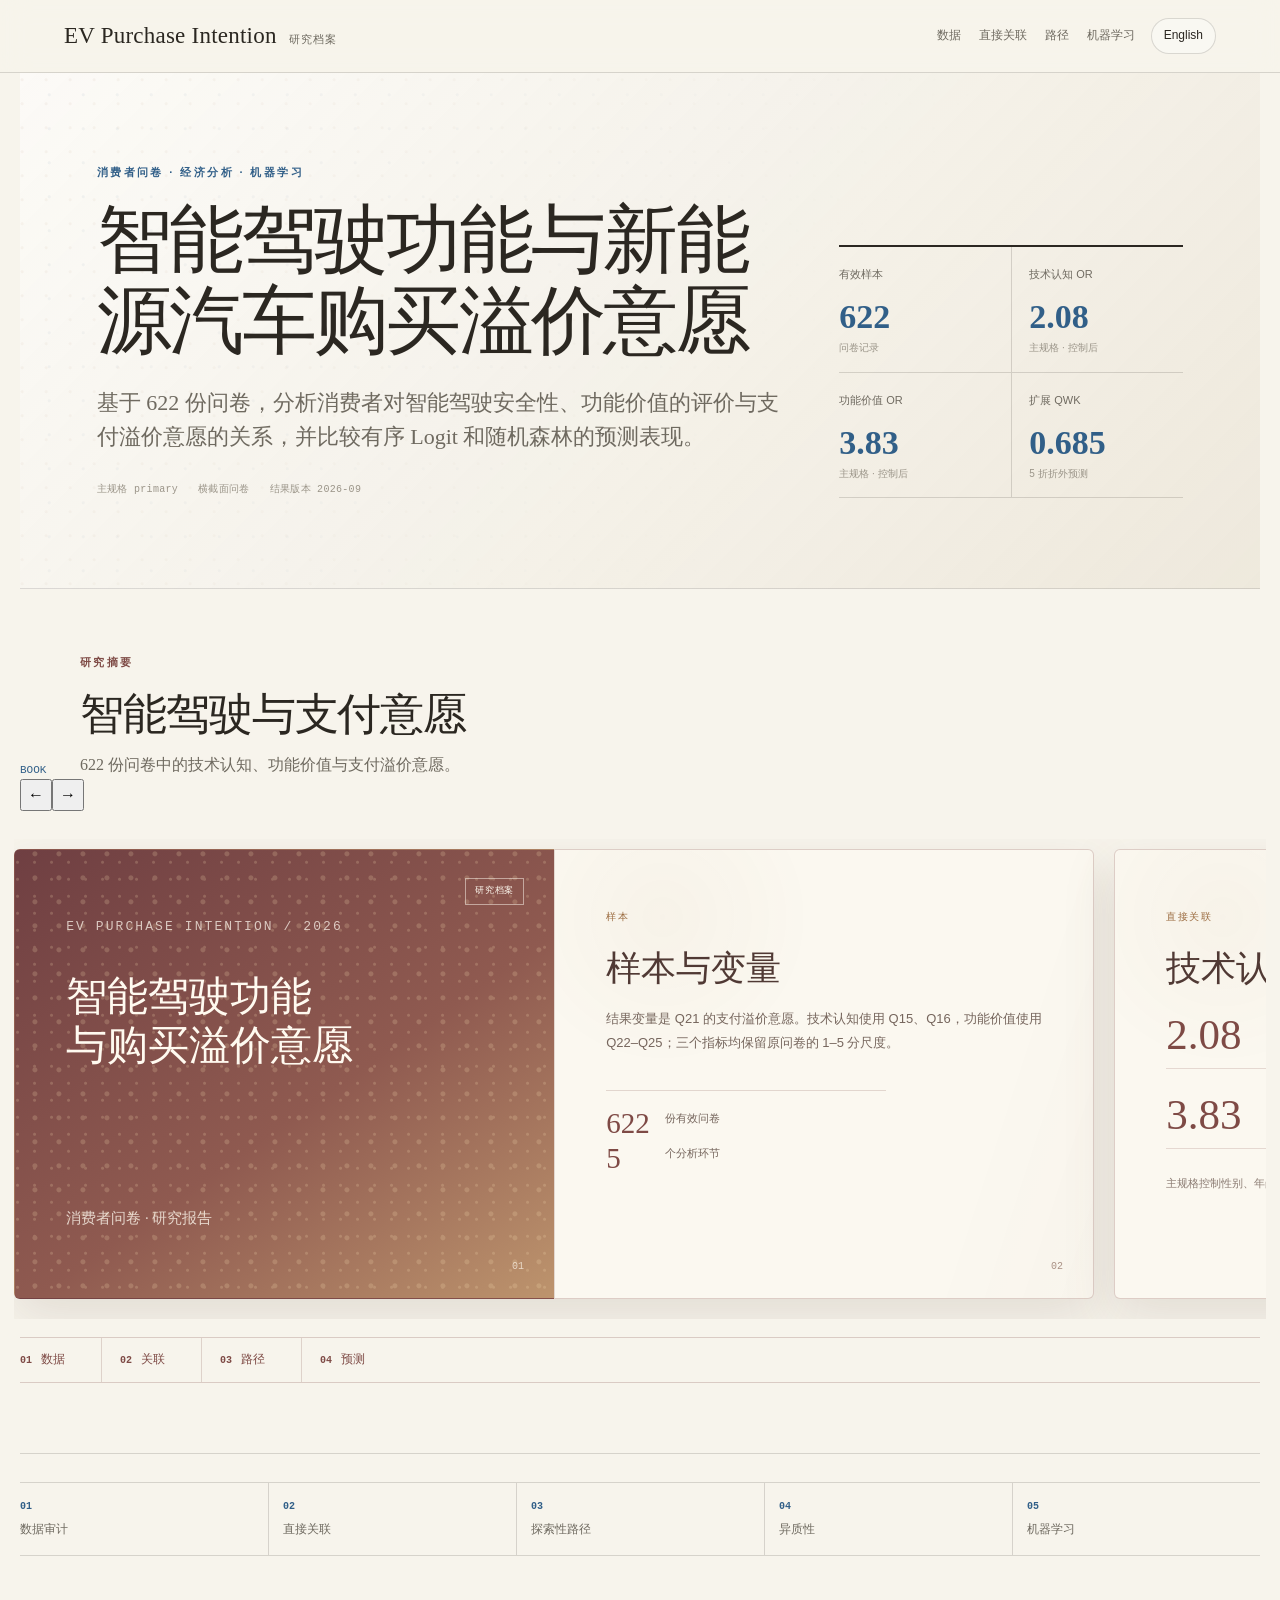
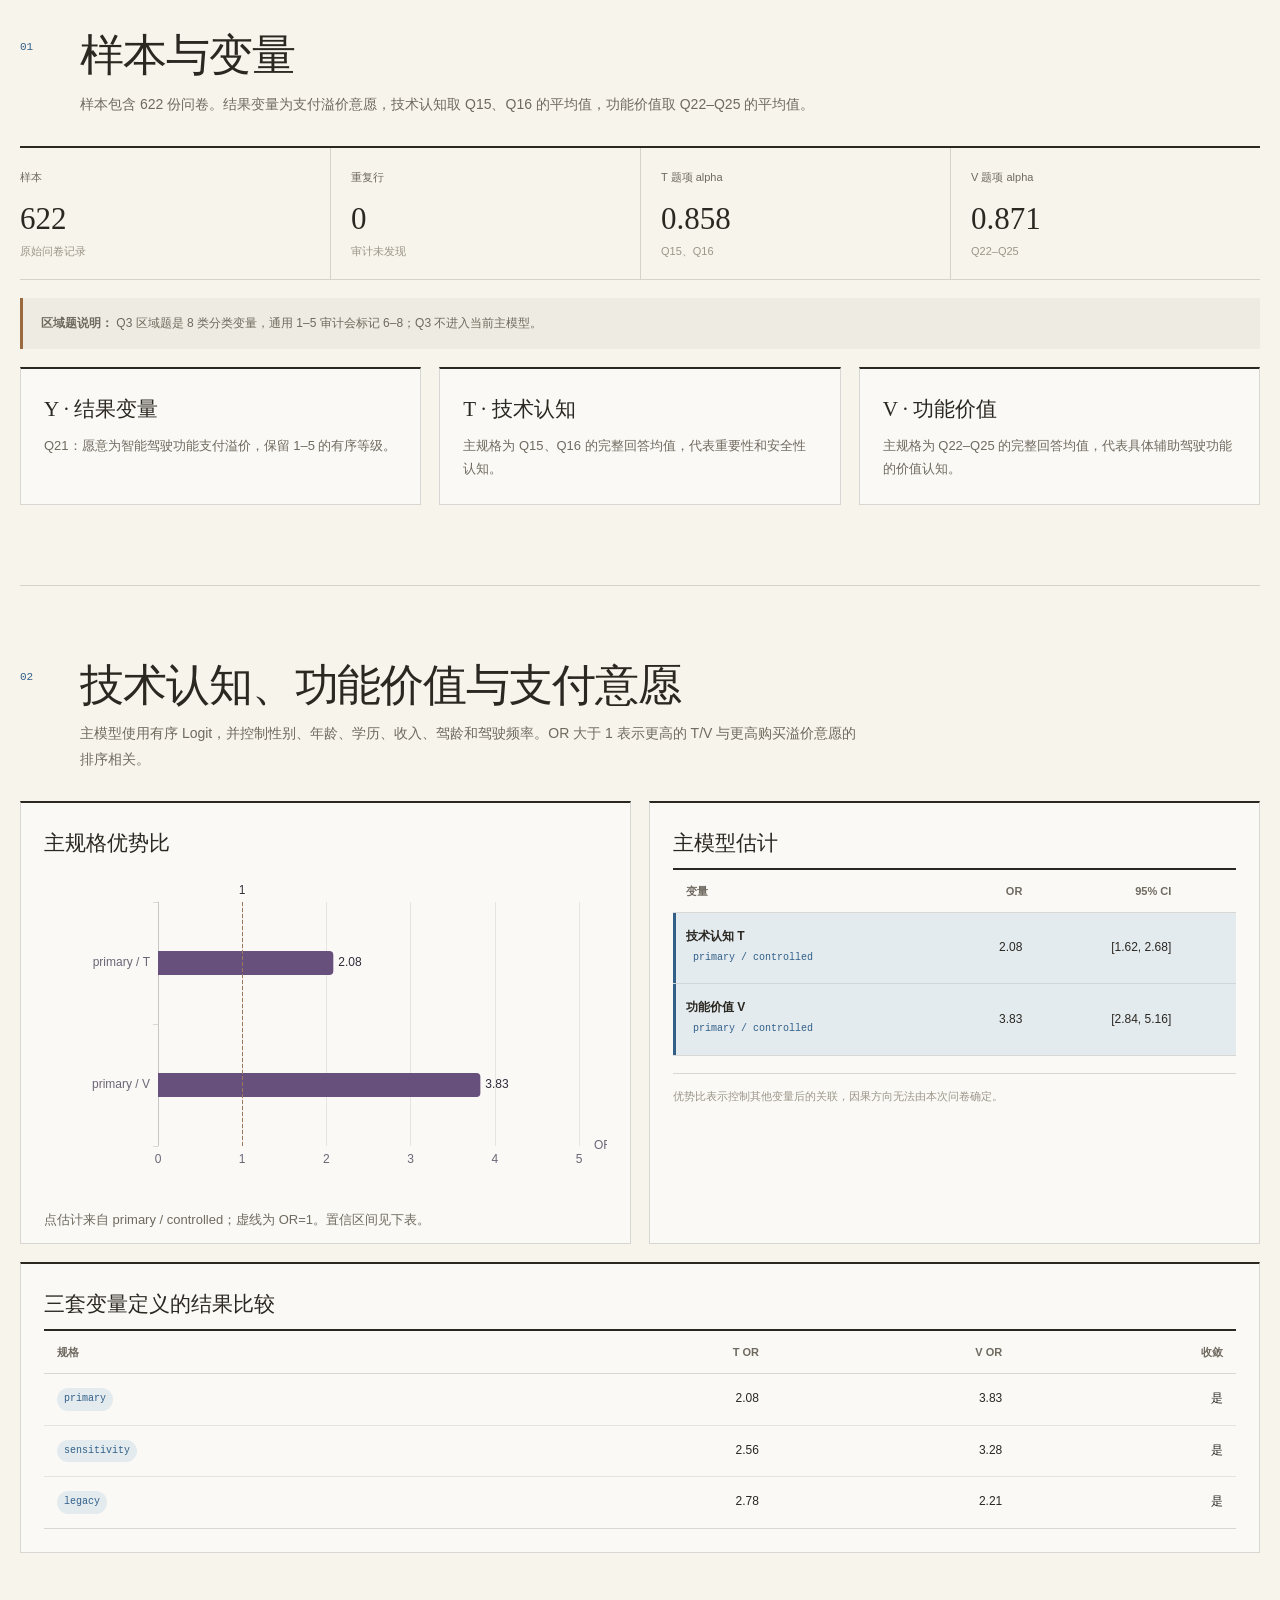
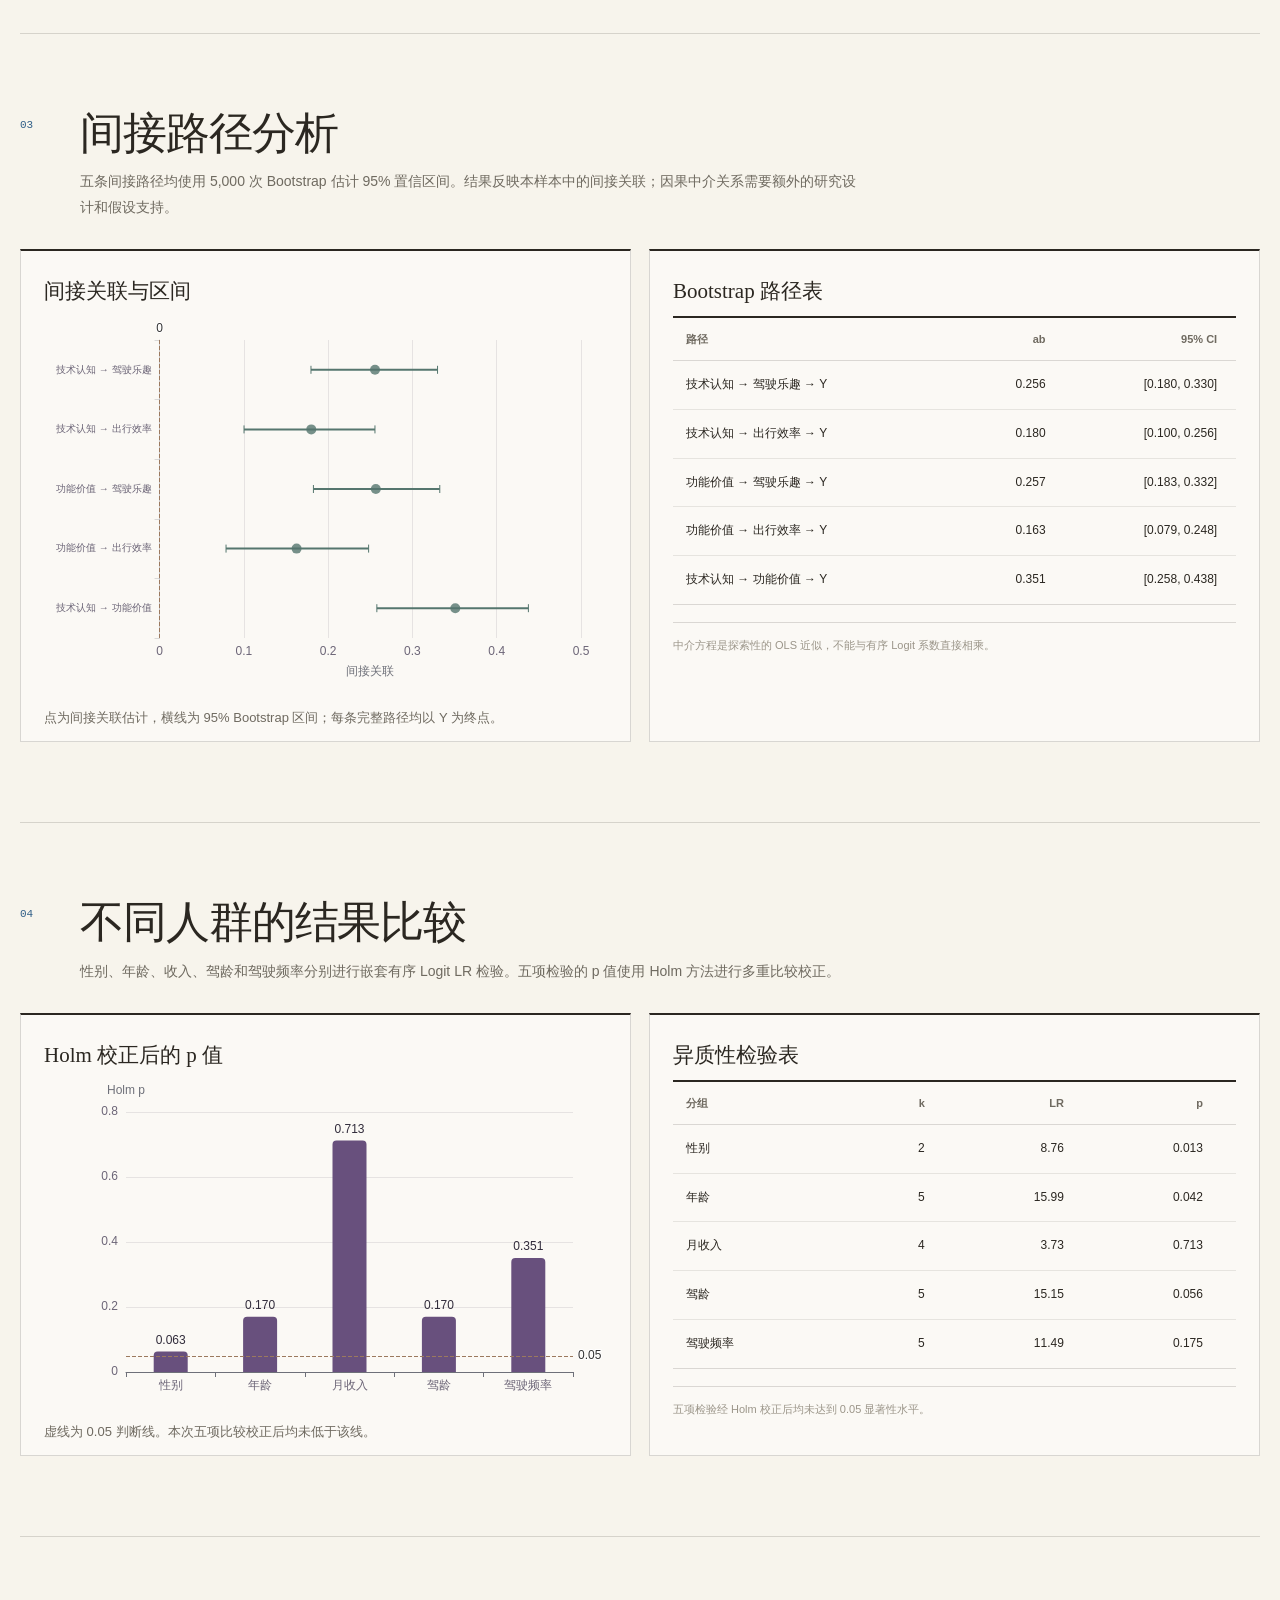
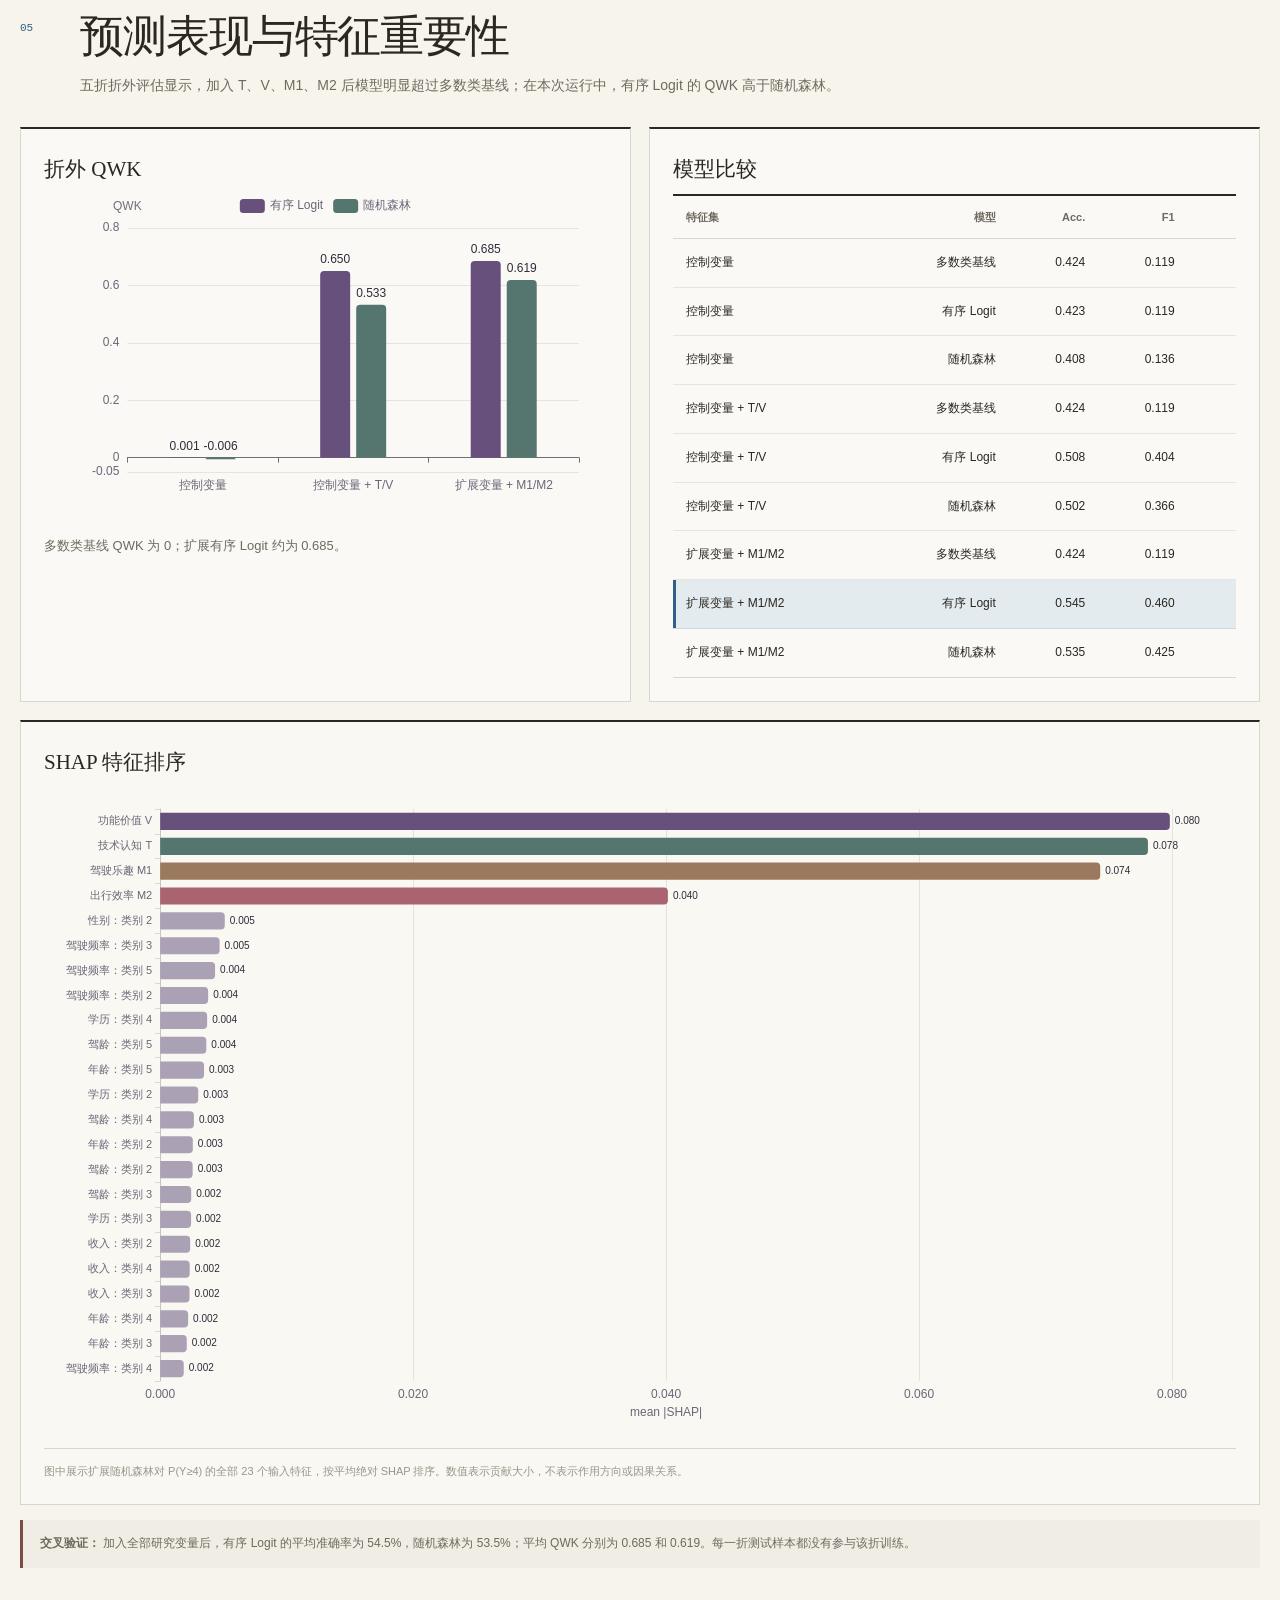
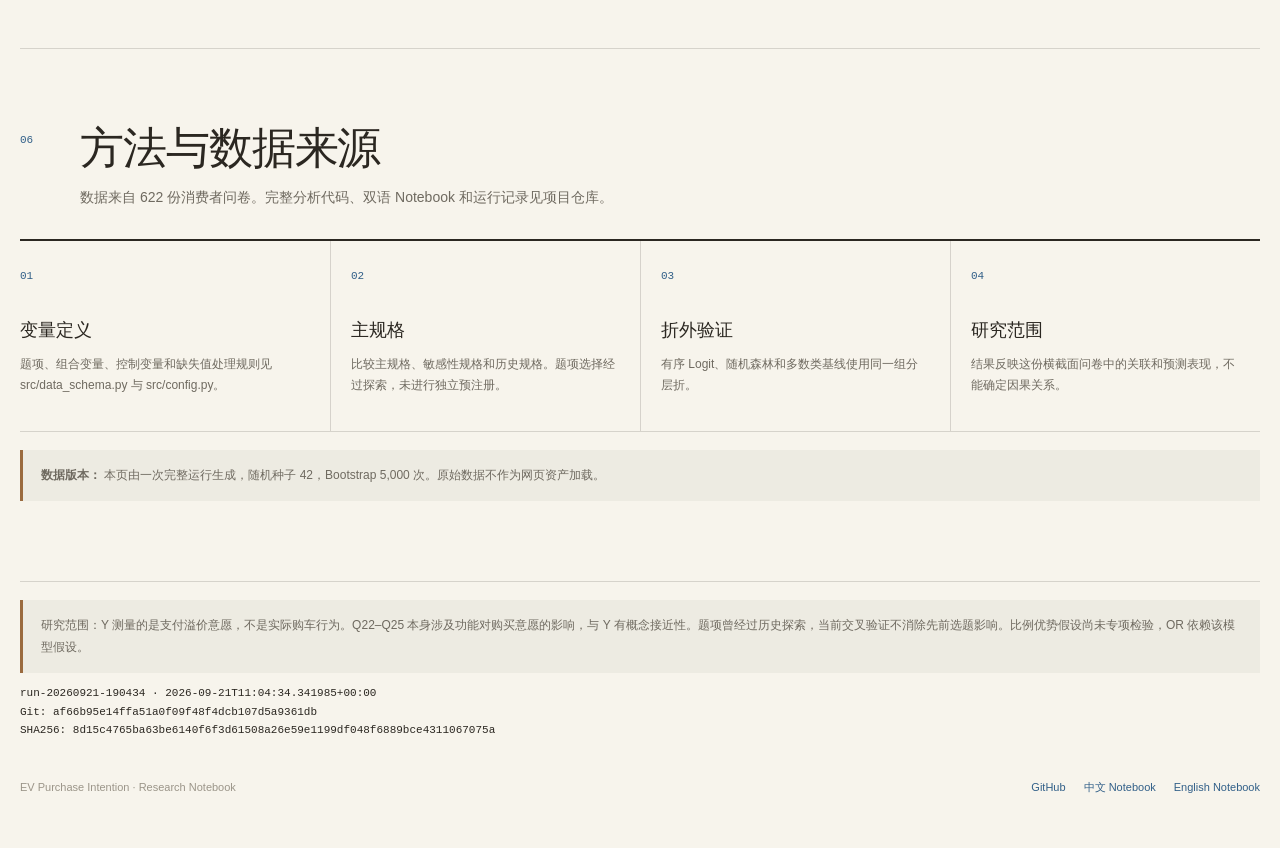
==== commit e293af74: "Revise report palette and simplify bilingual research copy" ====
--- a/app/index.html
+++ b/app/index.html
@@ -5,7 +5,7 @@
   <meta name="viewport" content="width=device-width, initial-scale=1">
   <meta name="description" content="新能源汽车智能驾驶购买意愿研究报告：有序Logit、Bootstrap路径、异质性与机器学习补充验证。">
   <title>智能驾驶购买意愿 · 研究报告</title>
-  <link rel="stylesheet" href="static/css/style.css?v=20260921-1">
+  <link rel="stylesheet" href="static/css/style.css?v=20260921-3">
 </head>
 <body class="lang-zh">
   <header class="topbar">
@@ -38,6 +38,80 @@
       </div>
     </section>
 
+    <section id="book" class="book-intro" aria-labelledby="book-title">
+      <div class="book-heading">
+        <span class="section-no">BOOK</span>
+        <div>
+          <p class="kicker"><span data-lang="zh">研究摘要</span><span data-lang="en">STUDY SUMMARY</span></p>
+          <h2 id="book-title"><span data-lang="zh">智能驾驶与支付意愿</span><span data-lang="en">Driver assistance and willingness to pay</span></h2>
+          <p class="book-lead"><span data-lang="zh">622 份问卷中的技术认知、功能价值与支付溢价意愿。</span><span data-lang="en">Technology perceptions, feature value and willingness to pay a premium in 622 survey responses.</span></p>
+        </div>
+      </div>
+      <div class="book-controls"><button type="button" id="bookPrev" aria-label="上一组 / Previous spread">←</button><button type="button" id="bookNext" aria-label="下一组 / Next spread">→</button></div>
+      <div class="book-viewport" tabindex="0" aria-label="研究摘要 / Study summary">
+        <div class="book-spread">
+          <article class="book-page book-cover">
+            <span class="book-ribbon"><span data-lang="zh">研究档案</span><span data-lang="en">RESEARCH NOTEBOOK</span></span>
+            <p class="book-series">EV PURCHASE INTENTION / 2026</p>
+            <h3><span data-lang="zh">智能驾驶功能<br>与购买溢价意愿</span><span data-lang="en">Driver-assistance features<br>and willingness to pay more</span></h3>
+            <p class="book-cover-note"><span data-lang="zh">消费者问卷 · 研究报告</span><span data-lang="en">Consumer survey · Results report</span></p>
+            <span class="book-page-number">01</span>
+          </article>
+          <article class="book-page">
+            <span class="book-page-label"><span data-lang="zh">样本</span><span data-lang="en">SAMPLE</span></span>
+            <h3><span data-lang="zh">样本与变量</span><span data-lang="en">Sample and variables</span></h3>
+            <p><span data-lang="zh">结果变量是 Q21 的支付溢价意愿。技术认知使用 Q15、Q16，功能价值使用 Q22–Q25；三个指标均保留原问卷的 1–5 分尺度。</span><span data-lang="en">The outcome is willingness to pay a premium in Q21. Technology recognition uses Q15–Q16 and feature value uses Q22–Q25; all three measures retain the original 1–5 scale.</span></p>
+            <div class="book-facts"><b>622</b><span><span data-lang="zh">份有效问卷</span><span data-lang="en">survey responses</span></span><b>5</b><span><span data-lang="zh">个分析环节</span><span data-lang="en">analysis modules</span></span></div>
+            <span class="book-page-number">02</span>
+          </article>
+        </div>
+        <div class="book-spread">
+          <article class="book-page">
+            <span class="book-page-label"><span data-lang="zh">直接关联</span><span data-lang="en">ASSOCIATIONS</span></span>
+            <h3><span data-lang="zh">技术认知与功能价值</span><span data-lang="en">Technology perceptions and feature value</span></h3>
+            <div class="book-result"><b>2.08</b><span><span data-lang="zh">技术认知 T · OR</span><span data-lang="en">Technology recognition T · OR</span></span></div>
+            <div class="book-result"><b>3.83</b><span><span data-lang="zh">功能价值 V · OR</span><span data-lang="en">Function value V · OR</span></span></div>
+            <p class="book-footnote"><span data-lang="zh">主规格控制性别、年龄、学历、收入、驾龄和驾驶频率；这是横截面关联。</span><span data-lang="en">The primary specification controls for demographics and driving history; this is a cross-sectional association.</span></p>
+            <span class="book-page-number">03</span>
+          </article>
+          <article class="book-page">
+            <span class="book-page-label"><span data-lang="zh">探索性路径</span><span data-lang="en">INDIRECT PATHS</span></span>
+            <h3><span data-lang="zh">驾驶乐趣与出行效率</span><span data-lang="en">Driving pleasure and travel efficiency</span></h3>
+            <p><span data-lang="zh">分析包括经驾驶乐趣、出行效率以及功能价值的五条间接路径，采用 5,000 次 Bootstrap 估计区间。横截面数据无法确定这些关系的因果顺序。</span><span data-lang="en">Five indirect paths through driving pleasure, travel efficiency and feature value are estimated with 5,000 bootstrap draws. Cross-sectional data cannot establish the causal ordering of these relationships.</span></p>
+            <div class="book-stamp"><span data-lang="zh">探索性</span><span data-lang="en">EXPLORATORY</span></div>
+            <span class="book-page-number">04</span>
+          </article>
+        </div>
+        <div class="book-spread">
+          <article class="book-page">
+            <span class="book-page-label"><span data-lang="zh">机器学习</span><span data-lang="en">MACHINE LEARNING</span></span>
+            <h3><span data-lang="zh">有序 Logit 与随机森林</span><span data-lang="en">Ordered logit and random forest</span></h3>
+            <div class="book-result"><b>0.685</b><span><span data-lang="zh">扩展有序 Logit · QWK</span><span data-lang="en">Extended ordered logit · QWK</span></span></div>
+            <div class="book-result"><b>0.619</b><span><span data-lang="zh">随机森林 · QWK</span><span data-lang="en">Random forest · QWK</span></span></div>
+            <p class="book-footnote"><span data-lang="zh">每折测试样本都没有参与该折训练。SHAP 展示特征贡献的大小，不代表因果方向。</span><span data-lang="en">Each test fold was kept outside training. SHAP shows contribution magnitude, not causal direction.</span></p>
+            <span class="book-page-number">05</span>
+          </article>
+          <article class="book-page book-end">
+            <span class="book-page-label"><span data-lang="zh">研究局限</span><span data-lang="en">LIMITATIONS</span></span>
+            <h3><span data-lang="zh">样本与方法的限制</span><span data-lang="en">Sample and methodological limitations</span></h3>
+            <ul class="book-list">
+              <li><span data-lang="zh">横截面问卷，不能确定因果。</span><span data-lang="en">Cross-sectional survey; no causal claim.</span></li>
+              <li><span data-lang="zh">题项经过历史探索，当前验证不能消除这一影响。</span><span data-lang="en">Historical item exploration still matters.</span></li>
+              <li><span data-lang="zh">比例优势假设尚未专项检验。</span><span data-lang="en">The proportional-odds assumption needs a dedicated check.</span></li>
+            </ul>
+            <a class="book-continue" href="#audit"><span data-lang="zh">样本详情 →</span><span data-lang="en">Sample details →</span></a>
+            <span class="book-page-number">06</span>
+          </article>
+        </div>
+      </div>
+      <div class="book-index" aria-label="Book page index">
+        <a href="#audit"><b>01</b><span data-lang="zh">数据</span><span data-lang="en">Data</span></a>
+        <a href="#direct"><b>02</b><span data-lang="zh">关联</span><span data-lang="en">Associations</span></a>
+        <a href="#mediation"><b>03</b><span data-lang="zh">路径</span><span data-lang="en">Paths</span></a>
+        <a href="#ml"><b>04</b><span data-lang="zh">预测</span><span data-lang="en">Prediction</span></a>
+      </div>
+    </section>
+
     <nav class="toc" aria-label="Report sections">
       <a href="#audit"><b>01</b><span data-lang="zh">数据审计</span><span data-lang="en">Data audit</span></a>
       <a href="#direct"><b>02</b><span data-lang="zh">直接关联</span><span data-lang="en">Associations</span></a>
@@ -47,7 +121,7 @@
     </nav>
 
     <section id="audit" class="section">
-      <div class="section-head"><span class="section-no">01</span><div><h2><span data-lang="zh">样本与变量</span><span data-lang="en">Sample and variables</span></h2><p class="section-lead"><span data-lang="zh">样本包含 622 份问卷。结果变量为支付溢价意愿，技术认知取 Q15、Q16 的平均值，功能价值取 Q22–Q25 的平均值。所有分析使用相同的题号与变量定义。</span><span data-lang="en">The sample contains 622 survey responses. The outcome is willingness to pay a premium. Technology recognition is the mean of Q15 and Q16; feature value is the mean of Q22–Q25. All analyses use the same item definitions.</span></p></div></div>
+      <div class="section-head"><span class="section-no">01</span><div><h2><span data-lang="zh">样本与变量</span><span data-lang="en">Sample and variables</span></h2><p class="section-lead"><span data-lang="zh">样本包含 622 份问卷。结果变量为支付溢价意愿，技术认知取 Q15、Q16 的平均值，功能价值取 Q22–Q25 的平均值。</span><span data-lang="en">The sample contains 622 survey responses. The outcome is willingness to pay a premium. Technology recognition is the mean of Q15 and Q16; feature value is the mean of Q22–Q25. </span></p></div></div>
       <div class="audit-grid">
         <div class="audit-card"><label><span data-lang="zh">样本</span><span data-lang="en">Rows</span></label><strong id="auditRows">622</strong><small><span data-lang="zh">原始问卷记录</span><span data-lang="en">survey records</span></small></div>
         <div class="audit-card"><label><span data-lang="zh">重复行</span><span data-lang="en">Duplicate rows</span></label><strong>0</strong><small><span data-lang="zh">审计未发现</span><span data-lang="en">none in audit</span></small></div>
@@ -66,13 +140,13 @@
       <div class="section-head"><span class="section-no">02</span><div><h2><span data-lang="zh">技术认知、功能价值与支付意愿</span><span data-lang="en">Technology perceptions, feature value and willingness to pay</span></h2><p class="section-lead"><span data-lang="zh">主模型使用有序 Logit，并控制性别、年龄、学历、收入、驾龄和驾驶频率。OR 大于 1 表示更高的 T/V 与更高购买溢价意愿的排序相关。</span><span data-lang="en">The primary ordered-logit model controls for gender, age, education, income, driving experience, and driving frequency. An OR above 1 indicates an association with a higher willingness-to-pay category.</span></p></div></div>
       <div class="grid-2">
         <article class="panel chart-panel"><h3><span data-lang="zh">主规格优势比</span><span data-lang="en">Primary odds ratios</span></h3><div id="directChart" class="chart" role="img" aria-label="Primary ordered logit odds ratios"></div><p class="chart-caption"><span data-lang="zh">点估计来自 primary / controlled；虚线为 OR=1。置信区间见下表。</span><span data-lang="en">Estimates are from primary / controlled; the dashed line is OR=1. Confidence intervals are shown below.</span></p></article>
-        <article class="panel"><h3><span data-lang="zh">当前主结果</span><span data-lang="en">Current main result</span></h3><div class="table-wrap"><table><thead><tr><th><span data-lang="zh">变量</span><span data-lang="en">Variable</span></th><th>OR</th><th>95% CI</th><th>p</th><th>N</th></tr></thead><tbody id="directTable"></tbody></table></div><p class="panel-note"><span data-lang="zh">这些是横截面条件关联，不能直接写成因果影响。</span><span data-lang="en">These are cross-sectional conditional associations, not causal effects.</span></p></article>
+        <article class="panel"><h3><span data-lang="zh">主模型估计</span><span data-lang="en">Primary model estimates</span></h3><div class="table-wrap"><table><thead><tr><th><span data-lang="zh">变量</span><span data-lang="en">Variable</span></th><th>OR</th><th>95% CI</th><th>p</th><th>N</th></tr></thead><tbody id="directTable"></tbody></table></div><p class="panel-note"><span data-lang="zh">优势比表示控制其他变量后的关联，因果方向无法由本次问卷确定。</span><span data-lang="en">The odds ratios describe adjusted associations. The survey does not establish their causal direction.</span></p></article>
       </div>
       <div class="panel" style="margin-top:18px"><h3><span data-lang="zh">三套变量定义的结果比较</span><span data-lang="en">Results under three variable definitions</span></h3><div class="table-wrap"><table><thead><tr><th><span data-lang="zh">规格</span><span data-lang="en">Specification</span></th><th>T OR</th><th>V OR</th><th><span data-lang="zh">收敛</span><span data-lang="en">Converged</span></th></tr></thead><tbody id="specTable"></tbody></table></div></div>
     </section>
 
     <section id="mediation" class="section">
-      <div class="section-head"><span class="section-no">03</span><div><h2><span data-lang="zh">间接路径分析</span><span data-lang="en">Indirect associations</span></h2><p class="section-lead"><span data-lang="zh">所有路径使用 5,000 次 Bootstrap。区间不跨 0 可以支持当前样本中的间接关联，但不构成因果中介、完全中介或部分中介结论。</span><span data-lang="en">All paths use 5,000 bootstrap draws. An interval excluding zero supports an indirect association in this sample, not causal, full, or partial mediation.</span></p></div></div>
+      <div class="section-head"><span class="section-no">03</span><div><h2><span data-lang="zh">间接路径分析</span><span data-lang="en">Indirect associations</span></h2><p class="section-lead"><span data-lang="zh">五条间接路径均使用 5,000 次 Bootstrap 估计 95% 置信区间。结果反映本样本中的间接关联；因果中介关系需要额外的研究设计和假设支持。</span><span data-lang="en">The five indirect paths use 5,000 bootstrap draws to estimate 95% confidence intervals. The estimates describe indirect associations; causal mediation would require additional design and identification assumptions.</span></p></div></div>
       <div class="grid-2">
         <article class="panel chart-panel"><h3><span data-lang="zh">间接关联与区间</span><span data-lang="en">Indirect associations and intervals</span></h3><div id="mediationChart" class="chart-tall" role="img" aria-label="Bootstrap indirect paths"></div><p class="chart-caption"><span data-lang="zh">点为间接关联估计，横线为 95% Bootstrap 区间；每条完整路径均以 Y 为终点。</span><span data-lang="en">Points show indirect estimates; horizontal lines show 95% bootstrap intervals. Every full path ends at Y.</span></p></article>
         <article class="panel"><h3><span data-lang="zh">Bootstrap 路径表</span><span data-lang="en">Bootstrap path table</span></h3><div class="table-wrap"><table><thead><tr><th><span data-lang="zh">路径</span><span data-lang="en">Path</span></th><th>ab</th><th>95% CI</th><th><span data-lang="zh">有效/总数</span><span data-lang="en">Valid / total</span></th></tr></thead><tbody id="mediationTable"></tbody></table></div><p class="panel-note"><span data-lang="zh">中介方程是探索性的 OLS 近似，不能与有序 Logit 系数直接相乘。</span><span data-lang="en">Mediator equations are exploratory OLS approximations and are not multiplied by ordered-logit coefficients.</span></p></article>
@@ -80,10 +154,10 @@
     </section>
 
     <section id="heterogeneity" class="section">
-      <div class="section-head"><span class="section-no">04</span><div><h2><span data-lang="zh">不同人群的结果比较</span><span data-lang="en">Comparisons across demographic groups</span></h2><p class="section-lead"><span data-lang="zh">性别、年龄、收入、驾龄和驾驶频率分别进行嵌套有序 Logit LR 检验。页面展示 Holm 校正后的 p 值，避免把一次原始显著当成稳定差异。</span><span data-lang="en">Gender, age, income, driving experience, and driving frequency are tested with nested ordered-logit LR comparisons. Holm-adjusted p-values are shown to avoid treating one raw p-value as stable evidence.</span></p></div></div>
+      <div class="section-head"><span class="section-no">04</span><div><h2><span data-lang="zh">不同人群的结果比较</span><span data-lang="en">Comparisons across demographic groups</span></h2><p class="section-lead"><span data-lang="zh">性别、年龄、收入、驾龄和驾驶频率分别进行嵌套有序 Logit LR 检验。五项检验的 p 值使用 Holm 方法进行多重比较校正。</span><span data-lang="en">Gender, age, income, driving experience, and driving frequency are tested with nested ordered-logit LR comparisons. The five p-values are adjusted for multiple comparisons using the Holm method.</span></p></div></div>
       <div class="grid-2">
         <article class="panel chart-panel"><h3><span data-lang="zh">Holm 校正后的 p 值</span><span data-lang="en">Holm-adjusted p-values</span></h3><div id="heteroChart" class="chart" role="img" aria-label="Holm adjusted heterogeneity p values"></div><p class="chart-caption"><span data-lang="zh">虚线为 0.05 判断线。本次五项比较校正后均未低于该线。</span><span data-lang="en">The dashed line marks 0.05. None of the five adjusted comparisons falls below it.</span></p></article>
-        <article class="panel"><h3><span data-lang="zh">异质性检验表</span><span data-lang="en">Heterogeneity table</span></h3><div class="table-wrap"><table><thead><tr><th><span data-lang="zh">分组</span><span data-lang="en">Grouping</span></th><th>k</th><th>LR</th><th>p</th><th>Holm p</th></tr></thead><tbody id="heteroTable"></tbody></table></div><p class="panel-note"><span data-lang="zh">结论：当前样本没有经过多重比较校正后仍然稳健的显著异质性证据。</span><span data-lang="en">Conclusion: the sample does not provide robust adjusted evidence of heterogeneity after multiplicity control.</span></p></article>
+        <article class="panel"><h3><span data-lang="zh">异质性检验表</span><span data-lang="en">Heterogeneity table</span></h3><div class="table-wrap"><table><thead><tr><th><span data-lang="zh">分组</span><span data-lang="en">Grouping</span></th><th>k</th><th>LR</th><th>p</th><th>Holm p</th></tr></thead><tbody id="heteroTable"></tbody></table></div><p class="panel-note"><span data-lang="zh">五项检验经 Holm 校正后均未达到 0.05 显著性水平。</span><span data-lang="en">None of the five tests meets the 0.05 significance threshold after Holm adjustment.</span></p></article>
       </div>
     </section>
 
@@ -93,17 +167,15 @@
         <article class="panel chart-panel"><h3><span data-lang="zh">折外 QWK</span><span data-lang="en">Held-out QWK</span></h3><div id="mlChart" class="chart" role="img" aria-label="Out of fold QWK comparison"></div><p class="chart-caption"><span data-lang="zh">多数类基线 QWK 为 0；扩展有序 Logit 约为 0.685。</span><span data-lang="en">The majority baseline has QWK 0; extended ordered logit is about 0.685.</span></p></article>
         <article class="panel"><h3><span data-lang="zh">模型比较</span><span data-lang="en">Model comparison</span></h3><div class="table-wrap"><table><thead><tr><th><span data-lang="zh">特征集</span><span data-lang="en">Feature set</span></th><th><span data-lang="zh">模型</span><span data-lang="en">Model</span></th><th>Acc.</th><th>F1</th><th>QWK</th><th>MAE</th></tr></thead><tbody id="mlTable"></tbody></table></div></article>
       </div>
-      <div class="grid-2" style="margin-top:18px">
-        <article class="panel"><h3><span data-lang="zh">SHAP 前四项</span><span data-lang="en">Top four SHAP features</span></h3><div class="table-wrap"><table><thead><tr><th><span data-lang="zh">特征</span><span data-lang="en">Feature</span></th><th><span data-lang="zh">平均绝对 SHAP</span><span data-lang="en">Mean |SHAP|</span></th></tr></thead><tbody id="shapTable"></tbody></table></div><p class="panel-note"><span data-lang="zh">SHAP 解释扩展随机森林的 P(Y≥4)，本次五折均使用概率输出；表中列出前四项平均绝对值，不表示作用方向。</span><span data-lang="en">SHAP explains P(Y≥4) for the extended forest using probability output in all five folds. The top four mean absolute values show magnitude, not direction or causality.</span></p></article>
-        <article class="panel"><h3><span data-lang="zh">交叉验证结果</span><span data-lang="en">Cross-validation results</span></h3><p><span data-lang="zh">加入全部研究变量后，有序 Logit 的平均准确率为 54.5%，随机森林为 53.5%；平均 QWK 分别为 0.685 和 0.619。每一折的测试样本均未参与该折模型训练。表中指标为五折平均值。</span><span data-lang="en">With all study variables included, mean accuracy is 54.5% for ordered logit and 53.5% for random forest; mean QWK is 0.685 and 0.619, respectively. Each fold is evaluated on respondents excluded from its training set. The table reports averages across five folds.</span></p></article>
-      </div>
+      <article class="panel shap-panel" style="margin-top:18px"><h3><span data-lang="zh">SHAP 特征排序</span><span data-lang="en">SHAP feature ranking</span></h3><div id="shapChart" class="chart shap-chart" role="img" aria-label="Mean absolute SHAP feature ranking"></div><p class="panel-note"><span data-lang="zh">图中展示扩展随机森林对 P(Y≥4) 的全部 23 个输入特征，按平均绝对 SHAP 排序。数值表示贡献大小，不表示作用方向或因果关系。</span><span data-lang="en">The chart shows all 23 inputs used by the extended forest for P(Y≥4), ranked by mean absolute SHAP. Magnitude does not indicate direction or causality.</span></p></article>
+      <div class="cv-note"><strong><span data-lang="zh">交叉验证：</span><span data-lang="en">Cross-validation:</span></strong> <span data-lang="zh">加入全部研究变量后，有序 Logit 的平均准确率为 54.5%，随机森林为 53.5%；平均 QWK 分别为 0.685 和 0.619。每一折测试样本都没有参与该折训练。</span><span data-lang="en">With all study variables included, mean accuracy is 54.5% for ordered logit and 53.5% for random forest; mean QWK is 0.685 and 0.619. Each test fold was kept outside training.</span></div>
     </section>
 
     <section class="section">
-      <div class="section-head"><span class="section-no">06</span><div><h2><span data-lang="zh">分析方法与结果来源</span><span data-lang="en">Methods and source files</span></h2><p class="section-lead"><span data-lang="zh">网页只发布汇总结果，不发布逐行预测、逐行 SHAP 或其他中间个人记录。完整代码和双语 Notebook 保留在仓库中。</span><span data-lang="en">The page publishes aggregate results only. Row-level predictions, row-level SHAP values, and other respondent records stay out of the public report. Full code and bilingual notebooks remain in the repository.</span></p></div></div>
+      <div class="section-head"><span class="section-no">06</span><div><h2><span data-lang="zh">方法与数据来源</span><span data-lang="en">Methods and data sources</span></h2><p class="section-lead"><span data-lang="zh">数据来自 622 份消费者问卷。完整分析代码、双语 Notebook 和运行记录见项目仓库。</span><span data-lang="en">The study uses 622 consumer survey responses. Analysis code, bilingual notebooks and run records are available in the repository.</span></p></div></div>
       <div class="method-list">
-        <article class="method"><span class="method-no">01</span><h3><span data-lang="zh">固定映射</span><span data-lang="en">Fixed mapping</span></h3><p><span data-lang="zh">所有题号、组合变量、控制变量和缺失规则集中在统一 schema。</span><span data-lang="en">Question numbers, composites, controls, and missing rules live in one shared schema.</span></p></article>
-        <article class="method"><span class="method-no">02</span><h3><span data-lang="zh">主规格</span><span data-lang="en">Primary model</span></h3><p><span data-lang="zh">当前代码固定三套规格以便复现；这是已有数据上的探索性修订，未进行独立预注册。</span><span data-lang="en">Three specifications are fixed in code for reproducibility. This revision is exploratory and was not independently preregistered.</span></p></article>
+        <article class="method"><span class="method-no">01</span><h3><span data-lang="zh">变量定义</span><span data-lang="en">Variable definitions</span></h3><p><span data-lang="zh">题项、组合变量、控制变量和缺失值处理规则见 src/data_schema.py 与 src/config.py。</span><span data-lang="en">Item mappings, composites, controls and missing-value rules are defined in src/data_schema.py and src/config.py.</span></p></article>
+        <article class="method"><span class="method-no">02</span><h3><span data-lang="zh">主规格</span><span data-lang="en">Primary model</span></h3><p><span data-lang="zh">比较主规格、敏感性规格和历史规格。题项选择经过探索，未进行独立预注册。</span><span data-lang="en">The analysis compares primary, sensitivity and legacy specifications. Item selection was exploratory and was not independently preregistered.</span></p></article>
         <article class="method"><span class="method-no">03</span><h3><span data-lang="zh">折外验证</span><span data-lang="en">Held-out checks</span></h3><p><span data-lang="zh">有序 Logit、随机森林和多数类基线使用同一组分层折。</span><span data-lang="en">Ordered logit, random forest, and the majority baseline share the same stratified folds.</span></p></article>
         <article class="method"><span class="method-no">04</span><h3><span data-lang="zh">研究范围</span><span data-lang="en">Study scope</span></h3><p><span data-lang="zh">结果反映这份横截面问卷中的关联和预测表现，不能确定因果关系。</span><span data-lang="en">Results describe associations and predictive performance in this cross-sectional survey. They do not establish causality.</span></p></article>
       </div>
@@ -115,7 +187,7 @@
     <footer class="footer"><span><span data-lang="zh">EV Purchase Intention · Research Notebook</span><span data-lang="en">EV Purchase Intention · Research Notebook</span></span><span class="footer-links"><a href="https://github.com/Yemyu/ev-purchase-intention" target="_blank" rel="noreferrer">GitHub</a><a href="https://github.com/Yemyu/ev-purchase-intention/blob/main/notebooks/01_ev_purchase_intention_zh.ipynb" target="_blank" rel="noreferrer"><span data-lang="zh">中文 Notebook</span><span data-lang="en">Chinese Notebook</span></a><a href="https://github.com/Yemyu/ev-purchase-intention/blob/main/notebooks/01_ev_purchase_intention_en.ipynb" target="_blank" rel="noreferrer">English Notebook</a></span></footer>
   </main>
   <script src="static/js/lib/echarts.min.js"></script>
-  <script src="static/js/theme.js"></script>
-  <script src="static/js/report.js"></script>
+  <script src="static/js/theme.js?v=20260921-3"></script>
+  <script src="static/js/report.js?v=20260921-3"></script>
 </body>
 </html>
--- a/app/static/css/style.css
+++ b/app/static/css/style.css
@@ -91,6 +91,48 @@
 .limit-list { display: grid; gap: 12px; margin: 0; padding: 0; list-style: none; }
 .limit-list li { display: grid; grid-template-columns: 18px 1fr; gap: 10px; color: var(--muted); font-size: 13px; line-height: 1.75; }
 .limit-list li::before { content: '—'; color: var(--primary); }
+.book-intro { padding: 64px 0 70px; border-bottom: 1px solid var(--line); scroll-margin-top: 88px; }
+.book-heading { display: grid; grid-template-columns: 44px minmax(0, 1fr) auto; gap: 16px; align-items: end; }
+.book-heading .kicker { color: #7e4a45; }
+.book-lead { max-width: 760px; margin: 10px 0 0; color: var(--muted); font-family: var(--serif); font-size: 16px; line-height: 1.75; }
+.book-hint { color: #7e4a45; font-family: var(--mono); font-size: 10px; letter-spacing: .03em; white-space: nowrap; }
+.book-viewport { display: flex; gap: 20px; margin: 28px -6px 0; padding: 10px 6px 20px; overflow-x: auto; scroll-snap-type: x mandatory; scrollbar-color: #7e4a45 var(--paper-deep); scrollbar-width: thin; }
+.book-spread { flex: 0 0 min(100%, 1080px); display: grid; grid-template-columns: repeat(2, minmax(0, 1fr)); min-height: 450px; scroll-snap-align: start; filter: drop-shadow(0 18px 25px rgba(83, 55, 44, .12)); }
+.book-page { position: relative; min-width: 0; overflow: hidden; padding: clamp(28px, 4vw, 54px); background: #fbf8f0; border: 1px solid rgba(126, 74, 69, .24); color: #44352f; }
+.book-page::before { content: ''; position: absolute; inset: 0; pointer-events: none; opacity: .32; background: radial-gradient(circle at 20% 15%, rgba(154,106,62,.11), transparent 28%), linear-gradient(108deg, transparent 0 72%, rgba(126,74,69,.06)); }
+.book-page > * { position: relative; z-index: 1; }
+.book-page:first-child { border-right: 0; border-radius: 6px 0 0 6px; }
+.book-page + .book-page { border-left: 1px solid rgba(126, 74, 69, .18); border-radius: 0 6px 6px 0; }
+.book-cover { display: flex; flex-direction: column; justify-content: center; background: linear-gradient(145deg, #6f3f42, #8f5a50 56%, #bd946d); color: #fffaf0; }
+.book-cover::before { opacity: .2; background: radial-gradient(circle at 83% 16%, #f7dfb3 0 2px, transparent 3px), radial-gradient(circle at 15% 72%, #f7dfb3 0 1px, transparent 2px); background-size: 24px 24px, 17px 17px; }
+.book-ribbon { position: absolute; top: 28px; right: 30px; padding: 5px 9px; border: 1px solid rgba(255,250,240,.5); color: #fffaf0; font-family: var(--mono); font-size: 9px; letter-spacing: .08em; }
+.book-series, .book-page-label { color: #9a6a3e; font-family: var(--mono); font-size: 10px; letter-spacing: .16em; text-transform: uppercase; }
+.book-cover .book-series { color: rgba(255,250,240,.72); }
+.book-page h3 { max-width: 430px; margin: 20px 0 18px; font-family: var(--serif); font-size: clamp(26px, 3.2vw, 43px); font-weight: 500; line-height: 1.18; }
+.book-page:not(.book-cover) h3 { font-size: clamp(24px, 2.7vw, 36px); color: #503934; }
+.book-page p { max-width: 470px; color: #76665d; font-size: 13px; line-height: 1.9; }
+.book-cover-note { margin-top: auto; color: rgba(255,250,240,.78) !important; font-family: var(--serif); font-size: 15px !important; }
+.book-facts { display: grid; grid-template-columns: auto 1fr; gap: 6px 15px; max-width: 280px; margin-top: 34px; padding-top: 18px; border-top: 1px solid rgba(126,74,69,.2); color: #76665d; font-size: 11px; }
+.book-facts b { color: #7e4a45; font-family: var(--serif); font-size: 29px; font-weight: 500; line-height: 1; }
+.book-result { display: grid; grid-template-columns: 108px 1fr; gap: 12px; align-items: baseline; margin-top: 24px; padding-bottom: 12px; border-bottom: 1px solid rgba(126,74,69,.18); }
+.book-result b { color: #7e4a45; font-family: var(--serif); font-size: 43px; font-weight: 500; line-height: 1; }
+.book-result span { color: #76665d; font-size: 12px; }
+.book-footnote { margin-top: 24px !important; color: #8a7a71 !important; font-size: 11px !important; }
+.book-stamp { display: inline-block; margin-top: 34px; padding: 8px 13px; border: 1px solid #7e4a45; color: #7e4a45; font-family: var(--mono); font-size: 10px; letter-spacing: .1em; transform: rotate(-3deg); }
+.book-list { display: grid; gap: 14px; margin: 28px 0 0; padding: 0; list-style: none; color: #76665d; font-size: 13px; }
+.book-list li { display: grid; grid-template-columns: 14px 1fr; gap: 8px; }
+.book-list li::before { content: '•'; color: #7e4a45; }
+.book-continue { display: inline-block; margin-top: 30px; color: #7e4a45; font-family: var(--serif); font-size: 16px; text-decoration: none; }
+.book-continue:hover { text-decoration: underline; }
+.book-page-number { position: absolute; right: 30px; bottom: 23px; color: #a99084; font-family: var(--mono); font-size: 10px; }
+.book-cover .book-page-number { color: rgba(255,250,240,.7); }
+.book-index { display: flex; flex-wrap: wrap; gap: 0; margin-top: 18px; border-top: 1px solid rgba(126,74,69,.24); border-bottom: 1px solid rgba(126,74,69,.24); }
+.book-index a { display: flex; gap: 9px; align-items: baseline; padding: 12px 18px 12px 0; color: #7e4a45; font-size: 12px; text-decoration: none; }
+.book-index a + a { margin-left: 18px; padding-left: 18px; border-left: 1px solid rgba(126,74,69,.2); }
+.book-index b { font-family: var(--mono); font-size: 10px; }
+.cv-note { margin-top: 15px; padding: 13px 17px; background: rgba(233,232,223,.55); border-left: 3px solid #7e4a45; color: var(--muted); font-size: 12px; line-height: 1.8; }
+.shap-panel { background: rgba(255,255,255,.34); }
+.shap-chart { min-height: 430px; }
 .footer { display: flex; justify-content: space-between; gap: 20px; padding: 28px 0 52px; color: var(--faint); font-size: 11px; }
 .footer a { color: var(--primary); text-decoration: none; }
 .footer-links { display: flex; gap: 18px; }
@@ -102,6 +144,8 @@
   .toc { grid-template-columns: repeat(3, 1fr); }
   .toc a:nth-child(4) { border-left: 0; padding-left: 0; }
   .grid-3, .method-list { grid-template-columns: repeat(2, minmax(0, 1fr)); }
+  .book-heading { grid-template-columns: 29px minmax(0, 1fr); }
+  .book-hint { grid-column: 2; }
   .method:nth-child(3) { border-left: 0; padding-left: 0; border-top: 1px solid var(--line); }
   .method:nth-child(4) { border-top: 1px solid var(--line); }
 }
@@ -118,6 +162,16 @@
   .section { padding: 52px 0 58px; }
   .section-head { grid-template-columns: 29px 1fr; }
   .chart, .chart-tall { height: 300px; }
+  .book-intro { padding: 52px 0 58px; }
+  .book-heading { align-items: start; }
+  .book-viewport { margin-top: 22px; }
+  .book-spread { flex-basis: 88vw; grid-template-columns: 1fr; min-height: 0; }
+  .book-page { min-height: 360px; padding: 31px 27px; }
+  .book-page:first-child { border-right: 1px solid rgba(126,74,69,.24); border-bottom: 0; border-radius: 6px 6px 0 0; }
+  .book-page + .book-page { border-left: 1px solid rgba(126,74,69,.24); border-top: 0; border-radius: 0 0 6px 6px; }
+  .book-page h3, .book-page:not(.book-cover) h3 { font-size: 29px; }
+  .book-index { overflow-x: auto; flex-wrap: nowrap; }
+  .book-index a { white-space: nowrap; }
   .footer { display: block; }
   .footer-links { margin-top: 10px; }
 }
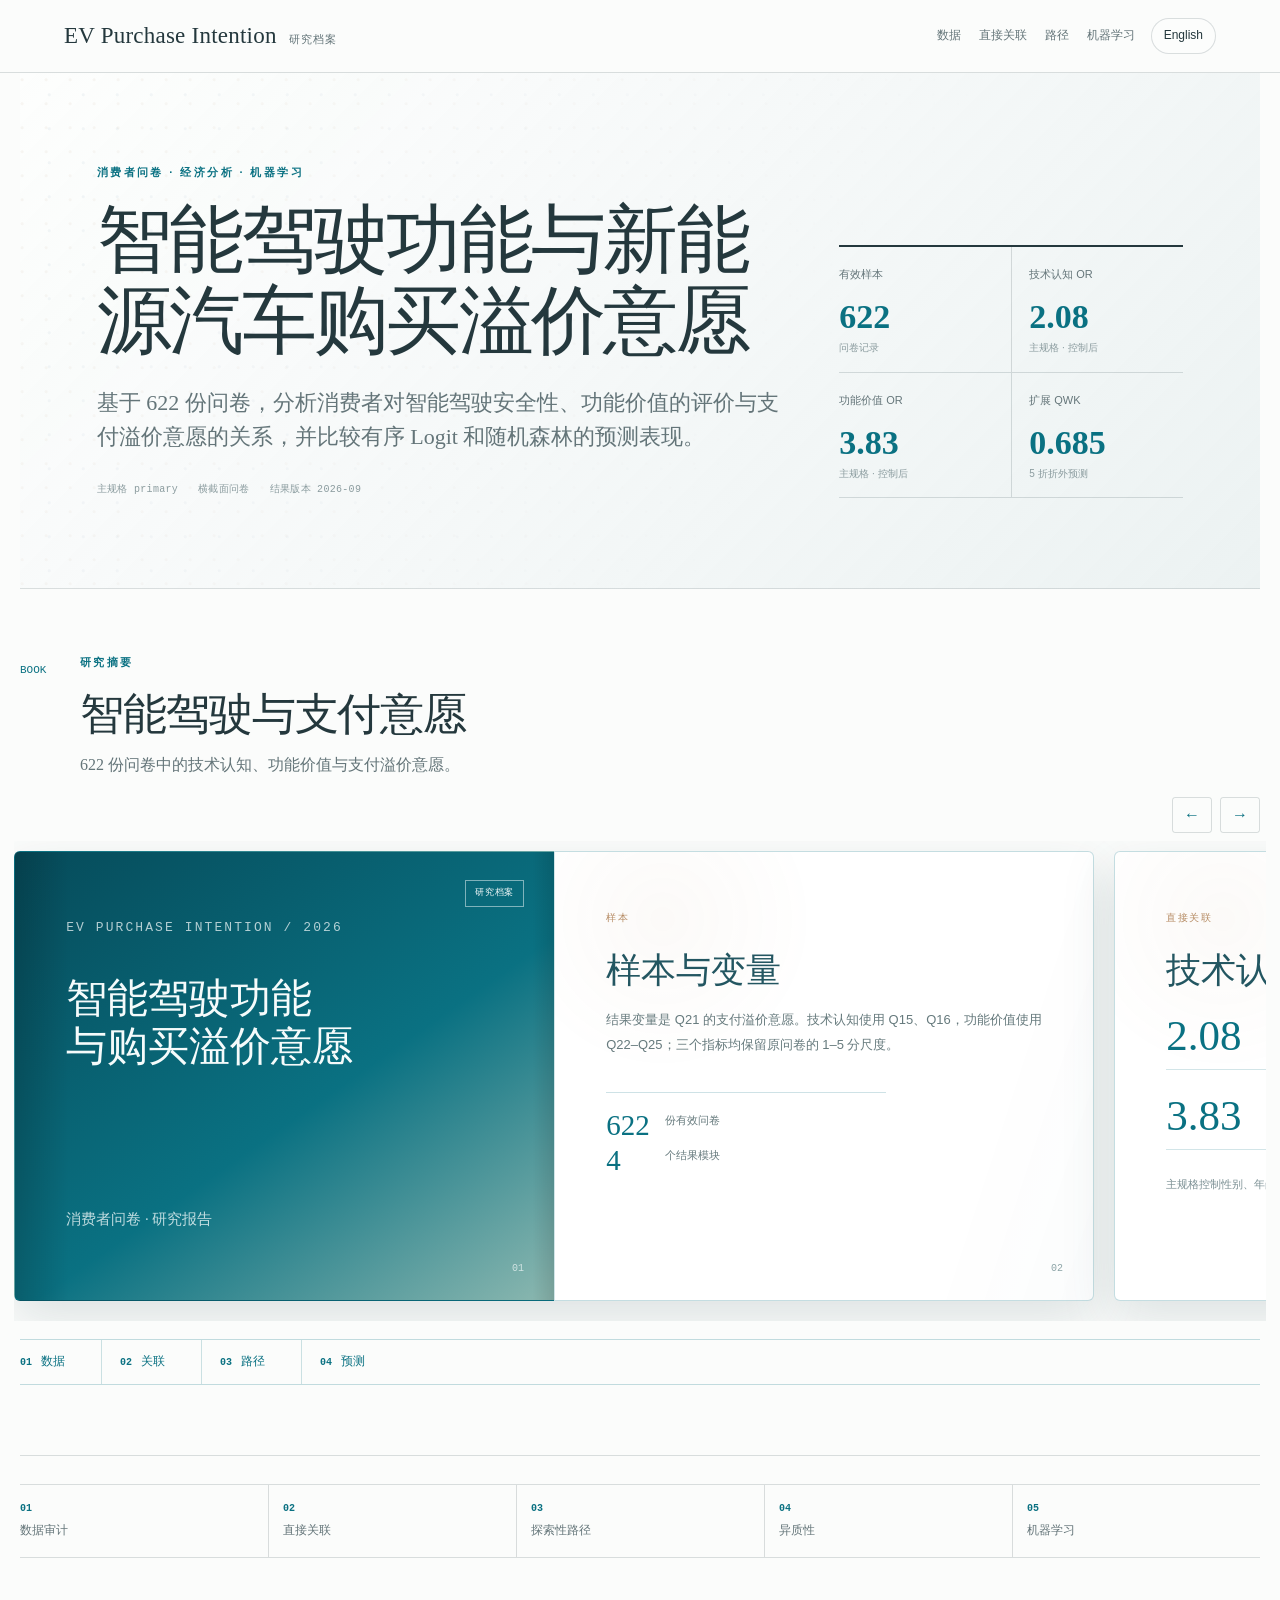
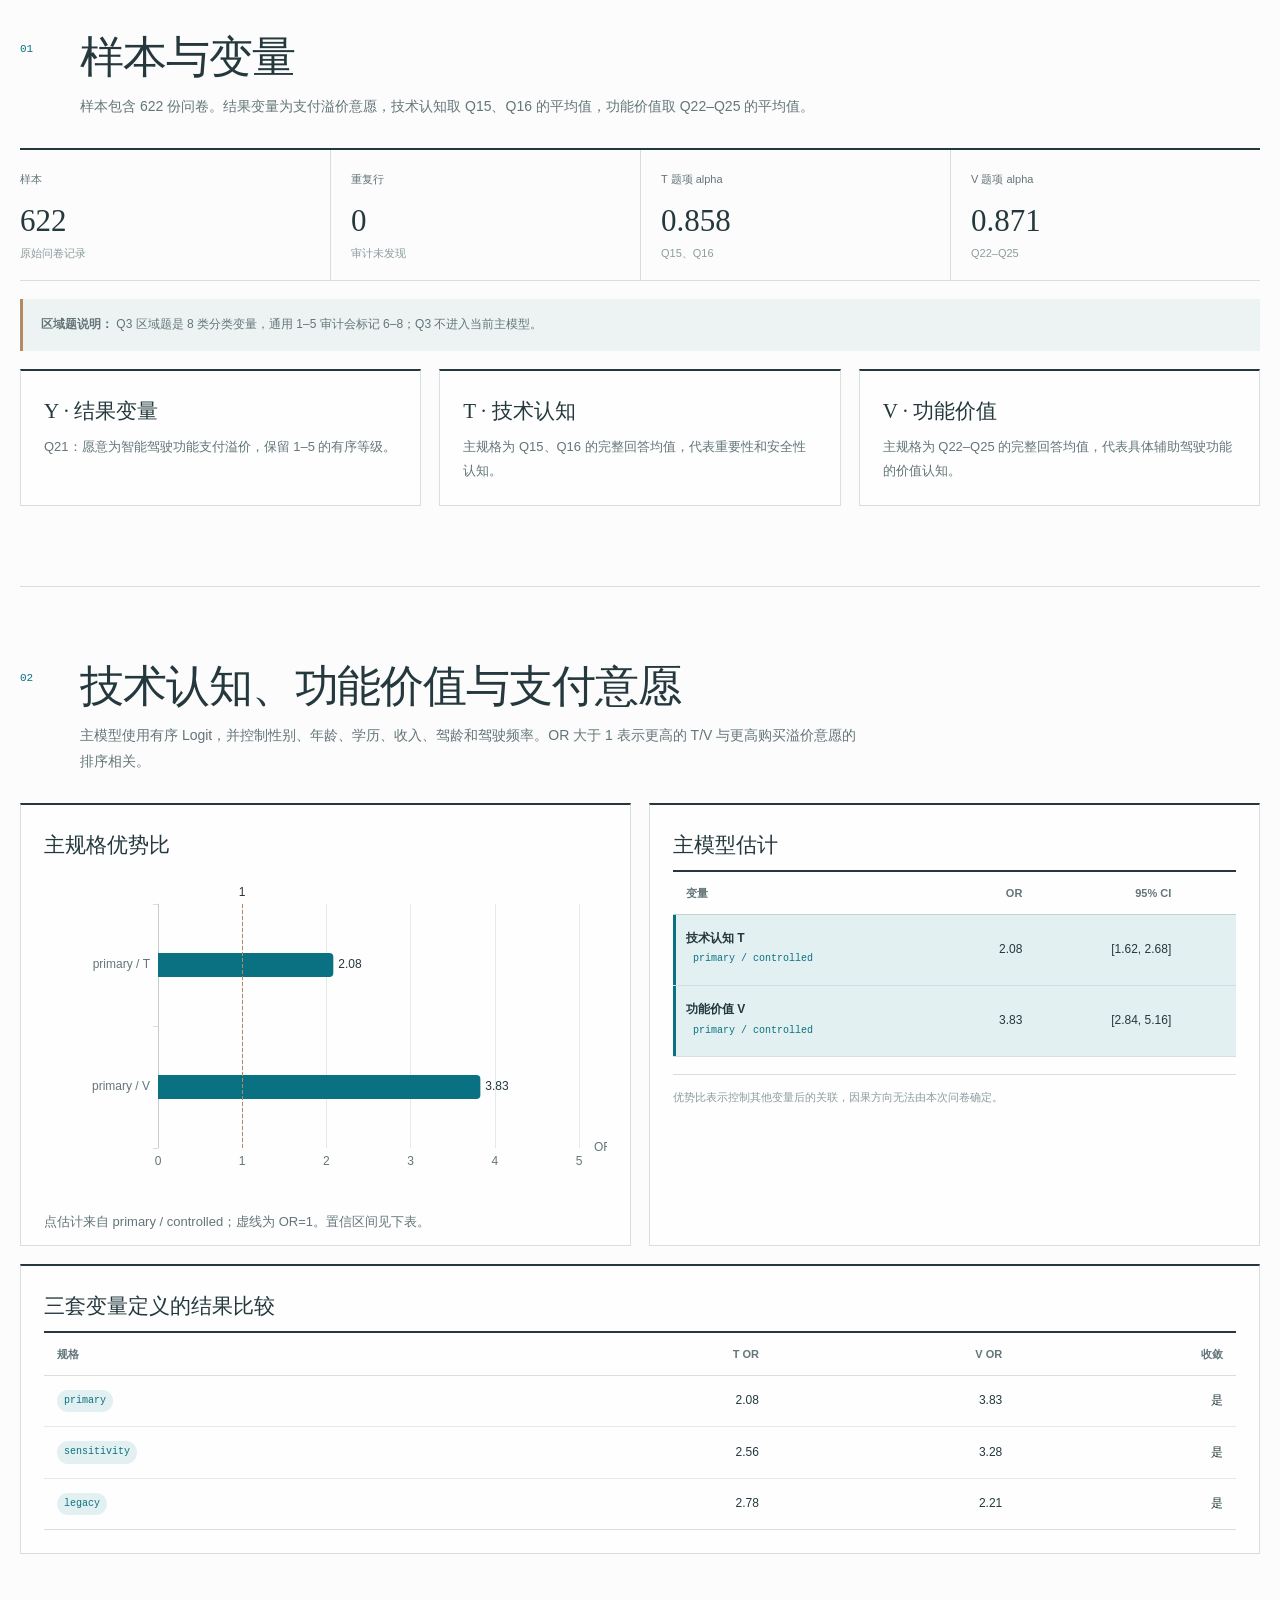
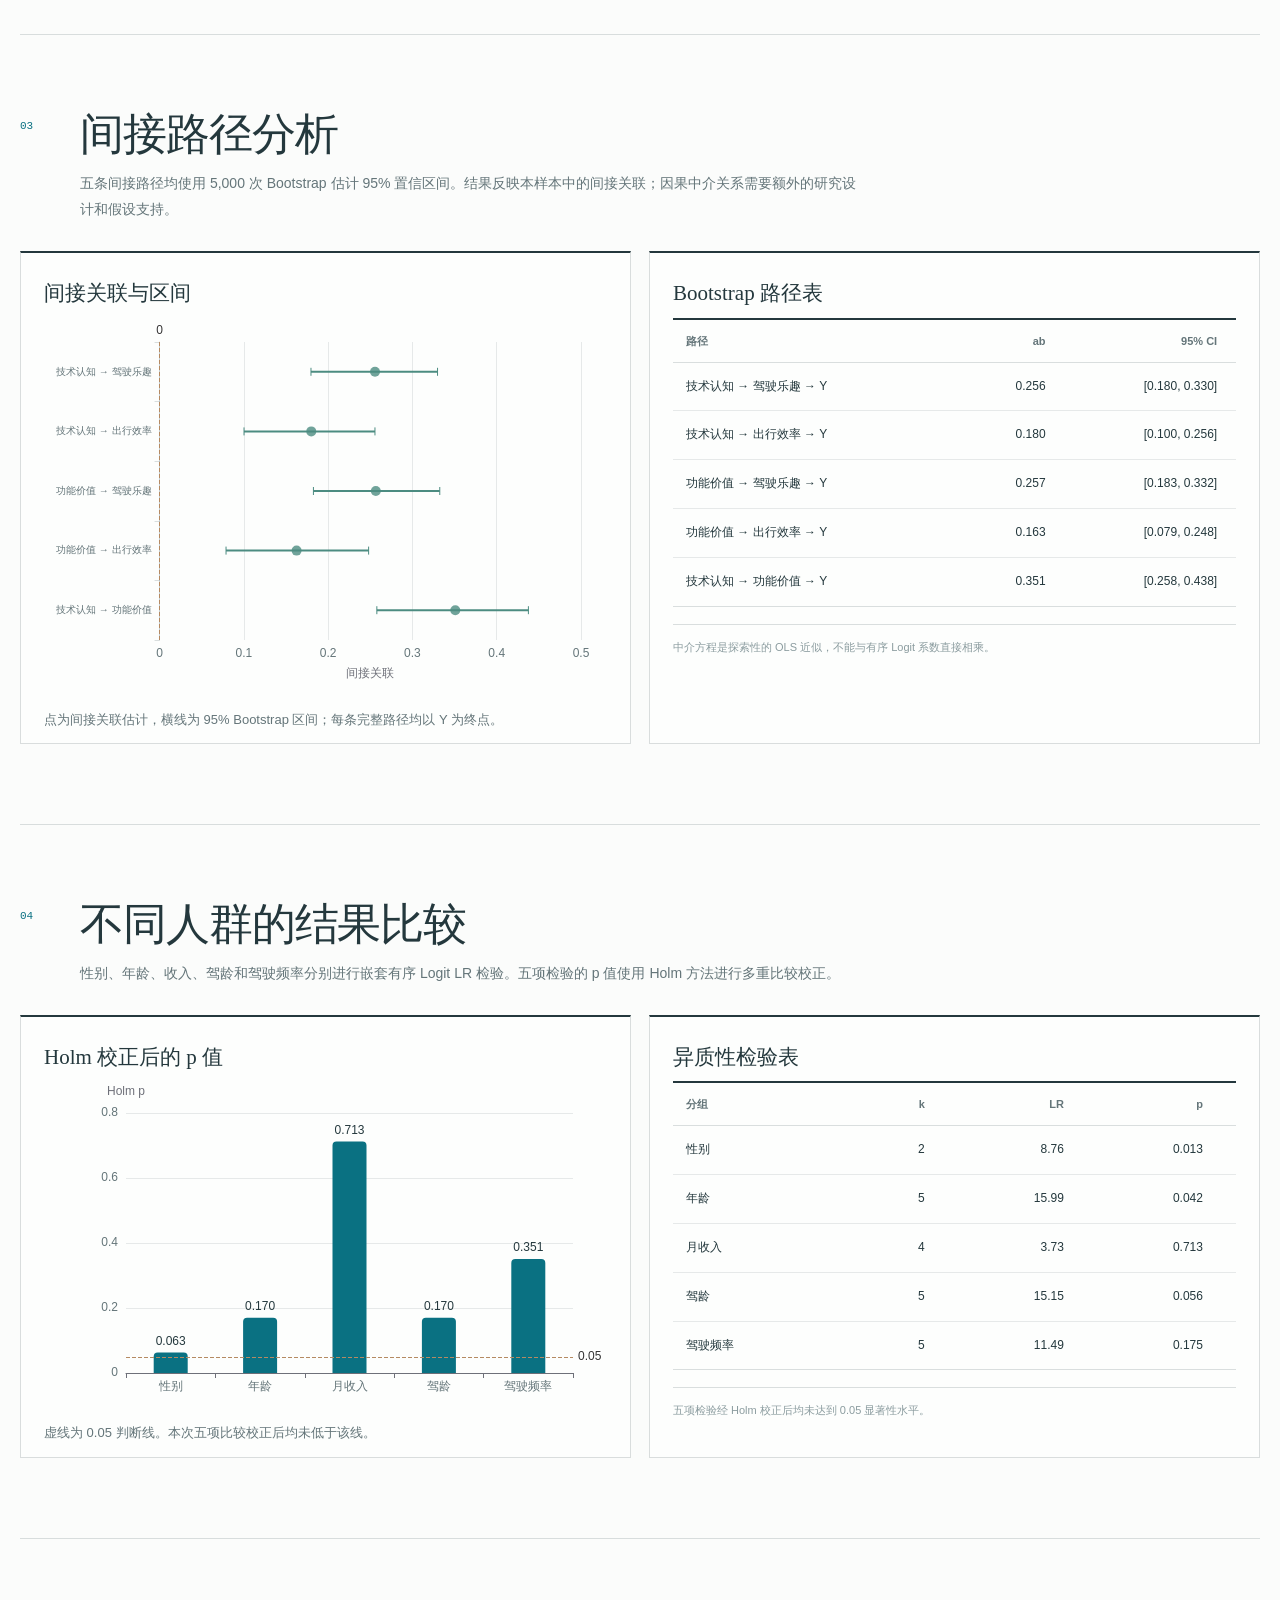
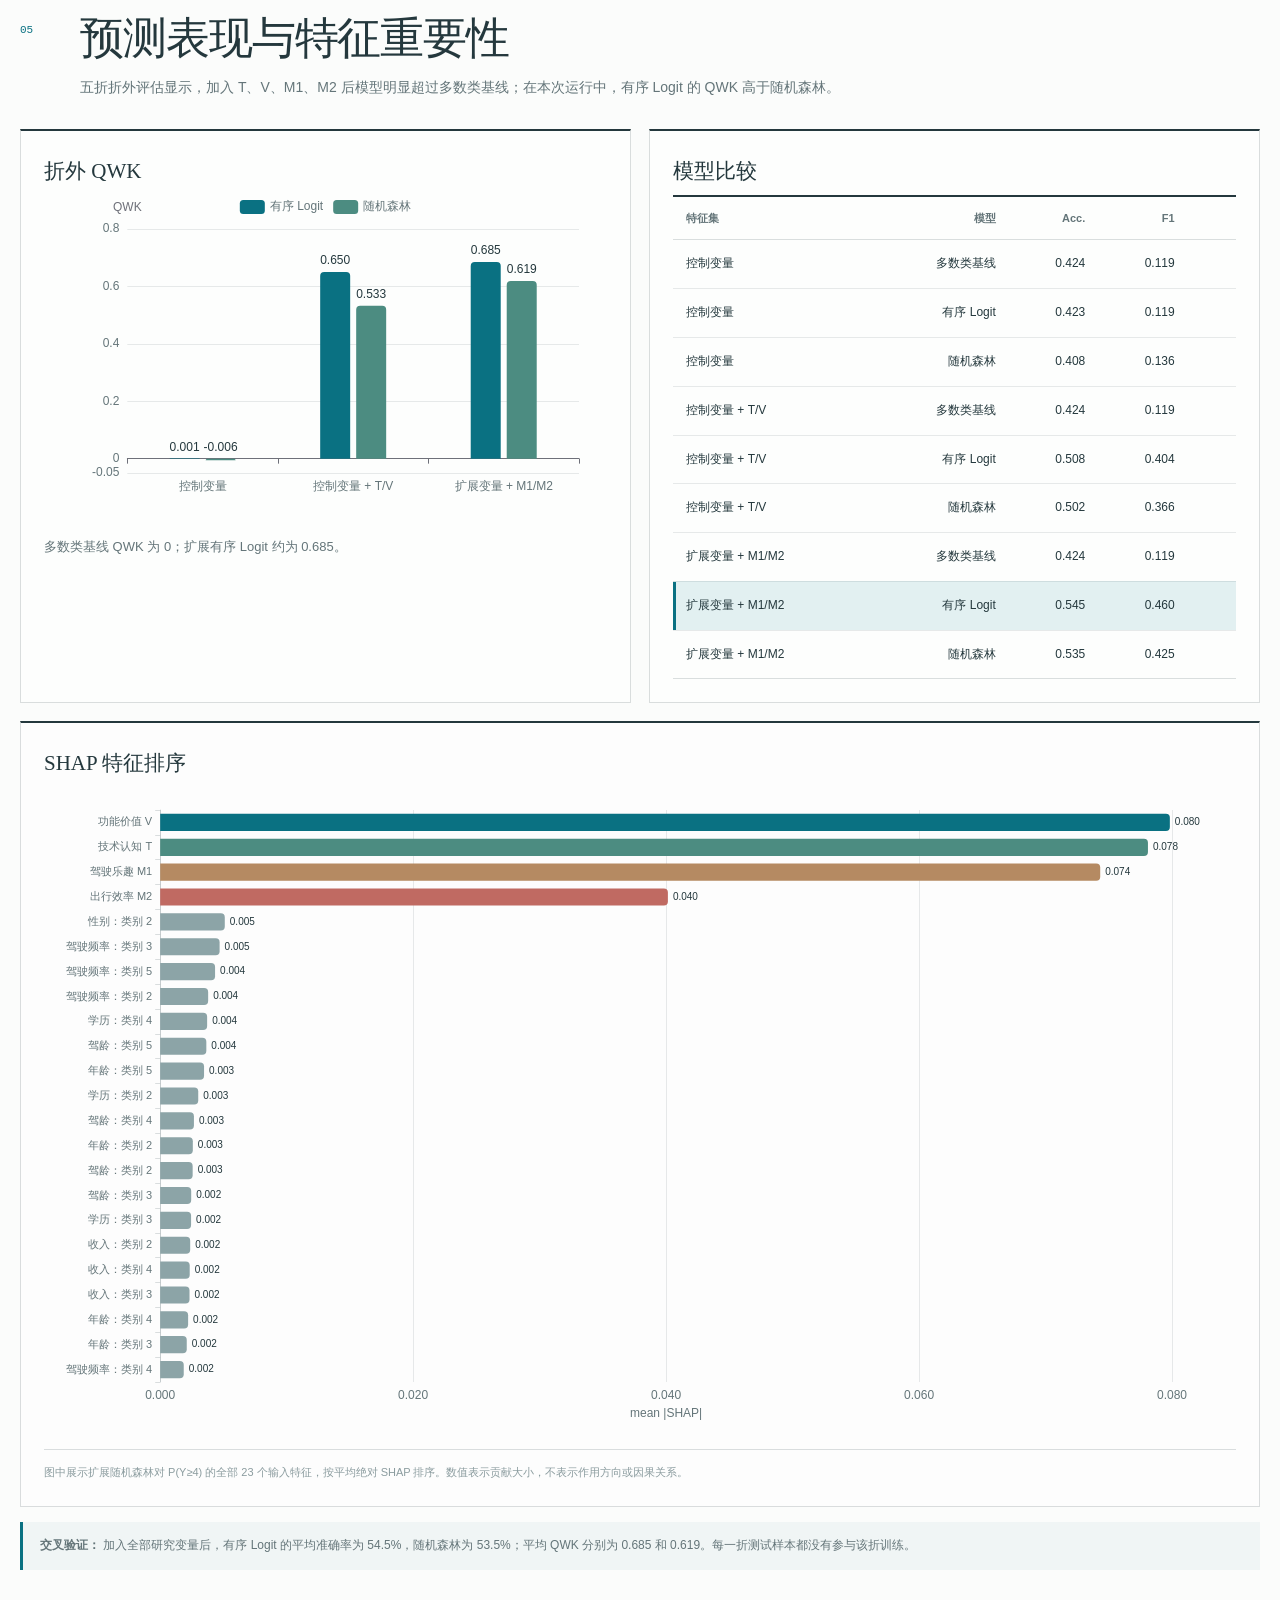
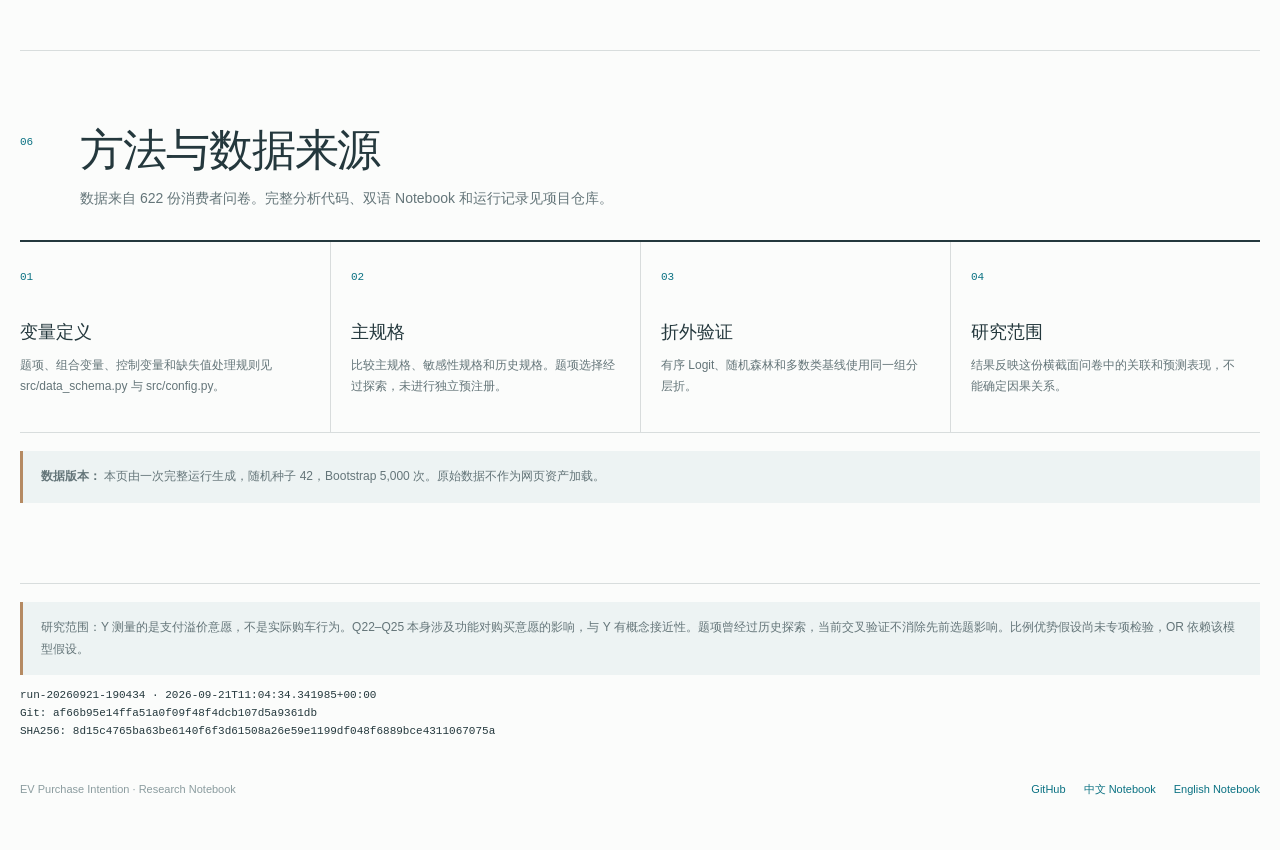
==== commit 5f0aa58a: "Use ocean palette and accurate result module count" ====
--- a/app/index.html
+++ b/app/index.html
@@ -61,7 +61,7 @@
             <span class="book-page-label"><span data-lang="zh">样本</span><span data-lang="en">SAMPLE</span></span>
             <h3><span data-lang="zh">样本与变量</span><span data-lang="en">Sample and variables</span></h3>
             <p><span data-lang="zh">结果变量是 Q21 的支付溢价意愿。技术认知使用 Q15、Q16，功能价值使用 Q22–Q25；三个指标均保留原问卷的 1–5 分尺度。</span><span data-lang="en">The outcome is willingness to pay a premium in Q21. Technology recognition uses Q15–Q16 and feature value uses Q22–Q25; all three measures retain the original 1–5 scale.</span></p>
-            <div class="book-facts"><b>622</b><span><span data-lang="zh">份有效问卷</span><span data-lang="en">survey responses</span></span><b>5</b><span><span data-lang="zh">个分析环节</span><span data-lang="en">analysis modules</span></span></div>
+            <div class="book-facts"><b>622</b><span><span data-lang="zh">份有效问卷</span><span data-lang="en">survey responses</span></span><b>4</b><span><span data-lang="zh">个结果模块</span><span data-lang="en">result modules</span></span></div>
             <span class="book-page-number">02</span>
           </article>
         </div>
--- a/app/static/css/style.css
+++ b/app/static/css/style.css
@@ -1,19 +1,19 @@
 :root {
-  --paper: #f7f4ec;
-  --paper-deep: #ebe5d8;
-  --wash: #e6e0d2;
-  --ink: #2b2721;
-  --muted: #6f6a60;
-  --faint: #9b9589;
-  --line: rgba(43, 39, 33, .16);
-  --primary: #315f88;
-  --primary-soft: #e3ebef;
-  --green: #39715e;
-  --earth: #9a6a3e;
-  --red: #a34e49;
+  --paper: #fbfcfb;
+  --paper-deep: #e8f0f0;
+  --wash: #e7f2f2;
+  --ink: #24383d;
+  --muted: #647579;
+  --faint: #8b9c9f;
+  --line: rgba(36, 56, 61, .16);
+  --primary: #0a7182;
+  --primary-soft: #e2f0f1;
+  --green: #4c8c81;
+  --earth: #b58a62;
+  --red: #c06a62;
   --shadow: 0 18px 48px rgba(66, 57, 44, .10);
-  --serif: Georgia, "Songti SC", "STSong", "Noto Serif CJK SC", serif;
-  --sans: -apple-system, BlinkMacSystemFont, "PingFang SC", "Microsoft YaHei", "Noto Sans CJK SC", "Segoe UI", sans-serif;
+  --serif: "Iowan Old Style", Baskerville, "Songti SC", "STSong", "Noto Serif CJK SC", Georgia, serif;
+  --sans: "Avenir Next", -apple-system, BlinkMacSystemFont, "PingFang SC", "Microsoft YaHei", "Noto Sans CJK SC", "Segoe UI", sans-serif;
   --mono: "SFMono-Regular", Consolas, "Liberation Mono", monospace;
 }
 * { box-sizing: border-box; }
@@ -21,7 +21,7 @@
 body { margin: 0; color: var(--ink); background: var(--paper); font-family: var(--sans); line-height: 1.65; }
 a { color: inherit; }
 button { font: inherit; }
-.topbar { position: sticky; top: 0; z-index: 20; display: flex; align-items: center; justify-content: space-between; gap: 22px; padding: 17px clamp(20px, 5vw, 78px); background: rgba(247,244,236,.90); border-bottom: 1px solid var(--line); backdrop-filter: blur(14px); }
+.topbar { position: sticky; top: 0; z-index: 20; display: flex; align-items: center; justify-content: space-between; gap: 22px; padding: 17px clamp(20px, 5vw, 78px); background: rgba(251,252,251,.90); border-bottom: 1px solid var(--line); backdrop-filter: blur(14px); }
 .brand { display: flex; align-items: baseline; gap: 12px; min-width: 0; }
 .brand-name { font-family: var(--serif); font-size: 23px; letter-spacing: .01em; white-space: nowrap; }
 .brand-sub { color: var(--muted); font-size: 11px; letter-spacing: .11em; white-space: nowrap; }
@@ -32,7 +32,7 @@
 .lang-btn { border: 1px solid var(--line); border-radius: 999px; padding: 7px 12px; color: var(--ink); background: rgba(255,255,255,.35); cursor: pointer; font-size: 12px; }
 .lang-btn:hover { border-color: var(--primary); color: var(--primary); }
 .page { width: min(1260px, calc(100% - 40px)); margin: 0 auto; }
-.hero { position: relative; overflow: hidden; display: grid; grid-template-columns: minmax(0, 1.35fr) minmax(280px, .65fr); gap: 28px; min-height: 450px; padding: clamp(42px, 7vw, 90px) clamp(24px, 6vw, 82px); background: linear-gradient(135deg, rgba(255,255,255,.58), rgba(236,230,216,.78)); border-bottom: 1px solid var(--line); }
+.hero { position: relative; overflow: hidden; display: grid; grid-template-columns: minmax(0, 1.35fr) minmax(280px, .65fr); gap: 28px; min-height: 450px; padding: clamp(42px, 7vw, 90px) clamp(24px, 6vw, 82px); background: linear-gradient(135deg, rgba(255,255,255,.58), rgba(232,240,240,.78)); border-bottom: 1px solid var(--line); }
 .hero::before { content: ""; position: absolute; inset: 0; pointer-events: none; opacity: .45; background-image: radial-gradient(circle at 9% 28%, rgba(154,106,62,.13) 0 1px, transparent 2px), radial-gradient(circle at 86% 64%, rgba(49,95,136,.13) 0 1px, transparent 2px); background-size: 24px 24px, 34px 34px; mask-image: linear-gradient(120deg, #000, transparent 68%); }
 .hero-copy, .hero-metrics { position: relative; z-index: 1; }
 .kicker { margin: 0 0 18px; color: var(--primary); font-size: 11px; font-weight: 700; letter-spacing: .22em; text-transform: uppercase; }
@@ -68,7 +68,7 @@
 .audit-card label { display: block; color: var(--muted); font-size: 11px; }
 .audit-card strong { display: block; margin-top: 17px; color: var(--ink); font-family: var(--serif); font-size: 31px; font-weight: 500; line-height: 1; }
 .audit-card small { display: block; margin-top: 8px; color: var(--faint); font-size: 11px; }
-.note { margin-top: 18px; padding: 15px 18px; background: rgba(233,232,223,.72); border-left: 3px solid var(--earth); color: var(--muted); font-size: 12px; line-height: 1.8; }
+.note { margin-top: 18px; padding: 15px 18px; background: rgba(232,240,240,.72); border-left: 3px solid var(--earth); color: var(--muted); font-size: 12px; line-height: 1.8; }
 .chart { width: 100%; height: 340px; }
 .chart-tall { height: 390px; }
 .chart-panel { padding-bottom: 12px; }
@@ -77,7 +77,7 @@
 table { width: 100%; min-width: 700px; border-collapse: collapse; }
 th { padding: 12px 13px; border-bottom: 1px solid var(--line); color: var(--muted); font-size: 11px; font-weight: 650; text-align: right; white-space: nowrap; }
 th:first-child, td:first-child { text-align: left; }
-td { padding: 14px 13px; border-bottom: 1px solid rgba(43,39,33,.10); color: var(--ink); font-size: 12px; text-align: right; font-variant-numeric: tabular-nums; }
+td { padding: 14px 13px; border-bottom: 1px solid rgba(36,56,61,.10); color: var(--ink); font-size: 12px; text-align: right; font-variant-numeric: tabular-nums; }
 tbody tr:last-child td { border-bottom: 0; }
 tbody tr.primary { background: var(--primary-soft); }
 tbody tr.primary td:first-child { box-shadow: inset 3px 0 var(--primary); }
@@ -93,44 +93,44 @@
 .limit-list li::before { content: '—'; color: var(--primary); }
 .book-intro { padding: 64px 0 70px; border-bottom: 1px solid var(--line); scroll-margin-top: 88px; }
 .book-heading { display: grid; grid-template-columns: 44px minmax(0, 1fr) auto; gap: 16px; align-items: end; }
-.book-heading .kicker { color: #7e4a45; }
+.book-heading .kicker { color: #0a7182; }
 .book-lead { max-width: 760px; margin: 10px 0 0; color: var(--muted); font-family: var(--serif); font-size: 16px; line-height: 1.75; }
-.book-hint { color: #7e4a45; font-family: var(--mono); font-size: 10px; letter-spacing: .03em; white-space: nowrap; }
-.book-viewport { display: flex; gap: 20px; margin: 28px -6px 0; padding: 10px 6px 20px; overflow-x: auto; scroll-snap-type: x mandatory; scrollbar-color: #7e4a45 var(--paper-deep); scrollbar-width: thin; }
-.book-spread { flex: 0 0 min(100%, 1080px); display: grid; grid-template-columns: repeat(2, minmax(0, 1fr)); min-height: 450px; scroll-snap-align: start; filter: drop-shadow(0 18px 25px rgba(83, 55, 44, .12)); }
-.book-page { position: relative; min-width: 0; overflow: hidden; padding: clamp(28px, 4vw, 54px); background: #fbf8f0; border: 1px solid rgba(126, 74, 69, .24); color: #44352f; }
-.book-page::before { content: ''; position: absolute; inset: 0; pointer-events: none; opacity: .32; background: radial-gradient(circle at 20% 15%, rgba(154,106,62,.11), transparent 28%), linear-gradient(108deg, transparent 0 72%, rgba(126,74,69,.06)); }
+.book-hint { color: #0a7182; font-family: var(--mono); font-size: 10px; letter-spacing: .03em; white-space: nowrap; }
+.book-viewport { display: flex; gap: 20px; margin: 28px -6px 0; padding: 10px 6px 20px; overflow-x: auto; scroll-snap-type: x mandatory; scrollbar-color: #0a7182 var(--paper-deep); scrollbar-width: thin; }
+.book-spread { flex: 0 0 min(100%, 1080px); display: grid; grid-template-columns: repeat(2, minmax(0, 1fr)); min-height: 450px; scroll-snap-align: start; filter: drop-shadow(0 18px 25px rgba(36, 74, 80, .14)); }
+.book-page { position: relative; min-width: 0; overflow: hidden; padding: clamp(28px, 4vw, 54px); background: #ffffff; border: 1px solid rgba(10, 113, 130, .24); color: #2f464b; }
+.book-page::before { content: ''; position: absolute; inset: 0; pointer-events: none; opacity: .32; background: radial-gradient(circle at 20% 15%, rgba(181,138,98,.13), transparent 28%), linear-gradient(108deg, transparent 0 72%, rgba(10,113,130,.06)); }
 .book-page > * { position: relative; z-index: 1; }
 .book-page:first-child { border-right: 0; border-radius: 6px 0 0 6px; }
-.book-page + .book-page { border-left: 1px solid rgba(126, 74, 69, .18); border-radius: 0 6px 6px 0; }
-.book-cover { display: flex; flex-direction: column; justify-content: center; background: linear-gradient(145deg, #6f3f42, #8f5a50 56%, #bd946d); color: #fffaf0; }
-.book-cover::before { opacity: .2; background: radial-gradient(circle at 83% 16%, #f7dfb3 0 2px, transparent 3px), radial-gradient(circle at 15% 72%, #f7dfb3 0 1px, transparent 2px); background-size: 24px 24px, 17px 17px; }
-.book-ribbon { position: absolute; top: 28px; right: 30px; padding: 5px 9px; border: 1px solid rgba(255,250,240,.5); color: #fffaf0; font-family: var(--mono); font-size: 9px; letter-spacing: .08em; }
-.book-series, .book-page-label { color: #9a6a3e; font-family: var(--mono); font-size: 10px; letter-spacing: .16em; text-transform: uppercase; }
-.book-cover .book-series { color: rgba(255,250,240,.72); }
+.book-page + .book-page { border-left: 1px solid rgba(10, 113, 130, .18); border-radius: 0 6px 6px 0; }
+.book-cover { display: flex; flex-direction: column; justify-content: center; background: linear-gradient(145deg, #064b5a, #0a7182 56%, #8cb8b0); color: #f5fbfb; }
+.book-cover::before { opacity: .2; background: radial-gradient(circle at 83% 16%, #d5eceb 0 2px, transparent 3px), radial-gradient(circle at 15% 72%, #d5eceb 0 1px, transparent 2px); background-size: 24px 24px, 17px 17px; }
+.book-ribbon { position: absolute; top: 28px; right: 30px; padding: 5px 9px; border: 1px solid rgba(245,251,251,.5); color: #f5fbfb; font-family: var(--mono); font-size: 9px; letter-spacing: .08em; }
+.book-series, .book-page-label { color: #b58a62; font-family: var(--mono); font-size: 10px; letter-spacing: .16em; text-transform: uppercase; }
+.book-cover .book-series { color: rgba(245,251,251,.72); }
 .book-page h3 { max-width: 430px; margin: 20px 0 18px; font-family: var(--serif); font-size: clamp(26px, 3.2vw, 43px); font-weight: 500; line-height: 1.18; }
-.book-page:not(.book-cover) h3 { font-size: clamp(24px, 2.7vw, 36px); color: #503934; }
-.book-page p { max-width: 470px; color: #76665d; font-size: 13px; line-height: 1.9; }
-.book-cover-note { margin-top: auto; color: rgba(255,250,240,.78) !important; font-family: var(--serif); font-size: 15px !important; }
-.book-facts { display: grid; grid-template-columns: auto 1fr; gap: 6px 15px; max-width: 280px; margin-top: 34px; padding-top: 18px; border-top: 1px solid rgba(126,74,69,.2); color: #76665d; font-size: 11px; }
-.book-facts b { color: #7e4a45; font-family: var(--serif); font-size: 29px; font-weight: 500; line-height: 1; }
-.book-result { display: grid; grid-template-columns: 108px 1fr; gap: 12px; align-items: baseline; margin-top: 24px; padding-bottom: 12px; border-bottom: 1px solid rgba(126,74,69,.18); }
-.book-result b { color: #7e4a45; font-family: var(--serif); font-size: 43px; font-weight: 500; line-height: 1; }
-.book-result span { color: #76665d; font-size: 12px; }
-.book-footnote { margin-top: 24px !important; color: #8a7a71 !important; font-size: 11px !important; }
-.book-stamp { display: inline-block; margin-top: 34px; padding: 8px 13px; border: 1px solid #7e4a45; color: #7e4a45; font-family: var(--mono); font-size: 10px; letter-spacing: .1em; transform: rotate(-3deg); }
-.book-list { display: grid; gap: 14px; margin: 28px 0 0; padding: 0; list-style: none; color: #76665d; font-size: 13px; }
+.book-page:not(.book-cover) h3 { font-size: clamp(24px, 2.7vw, 36px); color: #235661; }
+.book-page p { max-width: 470px; color: #667a7d; font-size: 13px; line-height: 1.9; }
+.book-cover-note { margin-top: auto; color: rgba(245,251,251,.78) !important; font-family: var(--serif); font-size: 15px !important; }
+.book-facts { display: grid; grid-template-columns: auto 1fr; gap: 6px 15px; max-width: 280px; margin-top: 34px; padding-top: 18px; border-top: 1px solid rgba(10,113,130,.2); color: #667a7d; font-size: 11px; }
+.book-facts b { color: #0a7182; font-family: var(--serif); font-size: 29px; font-weight: 500; line-height: 1; }
+.book-result { display: grid; grid-template-columns: 108px 1fr; gap: 12px; align-items: baseline; margin-top: 24px; padding-bottom: 12px; border-bottom: 1px solid rgba(10,113,130,.18); }
+.book-result b { color: #0a7182; font-family: var(--serif); font-size: 43px; font-weight: 500; line-height: 1; }
+.book-result span { color: #667a7d; font-size: 12px; }
+.book-footnote { margin-top: 24px !important; color: #7a8f93 !important; font-size: 11px !important; }
+.book-stamp { display: inline-block; margin-top: 34px; padding: 8px 13px; border: 1px solid #0a7182; color: #0a7182; font-family: var(--mono); font-size: 10px; letter-spacing: .1em; transform: rotate(-3deg); }
+.book-list { display: grid; gap: 14px; margin: 28px 0 0; padding: 0; list-style: none; color: #667a7d; font-size: 13px; }
 .book-list li { display: grid; grid-template-columns: 14px 1fr; gap: 8px; }
-.book-list li::before { content: '•'; color: #7e4a45; }
-.book-continue { display: inline-block; margin-top: 30px; color: #7e4a45; font-family: var(--serif); font-size: 16px; text-decoration: none; }
+.book-list li::before { content: '•'; color: #0a7182; }
+.book-continue { display: inline-block; margin-top: 30px; color: #0a7182; font-family: var(--serif); font-size: 16px; text-decoration: none; }
 .book-continue:hover { text-decoration: underline; }
-.book-page-number { position: absolute; right: 30px; bottom: 23px; color: #a99084; font-family: var(--mono); font-size: 10px; }
-.book-cover .book-page-number { color: rgba(255,250,240,.7); }
-.book-index { display: flex; flex-wrap: wrap; gap: 0; margin-top: 18px; border-top: 1px solid rgba(126,74,69,.24); border-bottom: 1px solid rgba(126,74,69,.24); }
-.book-index a { display: flex; gap: 9px; align-items: baseline; padding: 12px 18px 12px 0; color: #7e4a45; font-size: 12px; text-decoration: none; }
-.book-index a + a { margin-left: 18px; padding-left: 18px; border-left: 1px solid rgba(126,74,69,.2); }
+.book-page-number { position: absolute; right: 30px; bottom: 23px; color: #8ca4a7; font-family: var(--mono); font-size: 10px; }
+.book-cover .book-page-number { color: rgba(245,251,251,.7); }
+.book-index { display: flex; flex-wrap: wrap; gap: 0; margin-top: 18px; border-top: 1px solid rgba(10,113,130,.24); border-bottom: 1px solid rgba(10,113,130,.24); }
+.book-index a { display: flex; gap: 9px; align-items: baseline; padding: 12px 18px 12px 0; color: #0a7182; font-size: 12px; text-decoration: none; }
+.book-index a + a { margin-left: 18px; padding-left: 18px; border-left: 1px solid rgba(10,113,130,.2); }
 .book-index b { font-family: var(--mono); font-size: 10px; }
-.cv-note { margin-top: 15px; padding: 13px 17px; background: rgba(233,232,223,.55); border-left: 3px solid #7e4a45; color: var(--muted); font-size: 12px; line-height: 1.8; }
+.cv-note { margin-top: 15px; padding: 13px 17px; background: rgba(232,240,240,.55); border-left: 3px solid #0a7182; color: var(--muted); font-size: 12px; line-height: 1.8; }
 .shap-panel { background: rgba(255,255,255,.34); }
 .shap-chart { min-height: 430px; }
 .footer { display: flex; justify-content: space-between; gap: 20px; padding: 28px 0 52px; color: var(--faint); font-size: 11px; }
@@ -167,11 +167,24 @@
   .book-viewport { margin-top: 22px; }
   .book-spread { flex-basis: 88vw; grid-template-columns: 1fr; min-height: 0; }
   .book-page { min-height: 360px; padding: 31px 27px; }
-  .book-page:first-child { border-right: 1px solid rgba(126,74,69,.24); border-bottom: 0; border-radius: 6px 6px 0 0; }
-  .book-page + .book-page { border-left: 1px solid rgba(126,74,69,.24); border-top: 0; border-radius: 0 0 6px 6px; }
+  .book-page:first-child { border-right: 1px solid rgba(10,113,130,.24); border-bottom: 0; border-radius: 6px 6px 0 0; }
+  .book-page + .book-page { border-left: 1px solid rgba(10,113,130,.24); border-top: 0; border-radius: 0 0 6px 6px; }
   .book-page h3, .book-page:not(.book-cover) h3 { font-size: 29px; }
   .book-index { overflow-x: auto; flex-wrap: nowrap; }
   .book-index a { white-space: nowrap; }
   .footer { display: block; }
   .footer-links { margin-top: 10px; }
 }
+
+/* Study report: plum, pale grey and muted sage. */
+.book-heading { align-items: start; grid-template-columns: 44px minmax(0, 1fr); }
+.book-controls { display:flex; justify-content:flex-end; gap:8px; margin-top:18px; }
+.book-controls button { width:40px; height:36px; border:1px solid var(--line); color:var(--primary); background:transparent; cursor:pointer; border-radius:3px; }
+.book-controls button:hover { background:var(--primary-soft); }
+.book-controls button:disabled { opacity:.3; cursor:default; }
+.book-viewport { margin-top:8px; }
+.metric-value,.book-result b,.book-facts b,.audit-card strong { font-family:var(--serif); font-variant-numeric:lining-nums tabular-nums; }
+.book-list li { display:block; padding-left:18px; position:relative; }
+.book-list li::before { position:absolute; left:0; }
+.book-cover::before { background:linear-gradient(90deg,rgba(0,0,0,.16),transparent 10%,transparent 96%,rgba(0,0,0,.12)); opacity:1; }
+@media(prefers-reduced-motion:reduce) { html { scroll-behavior:auto; } }
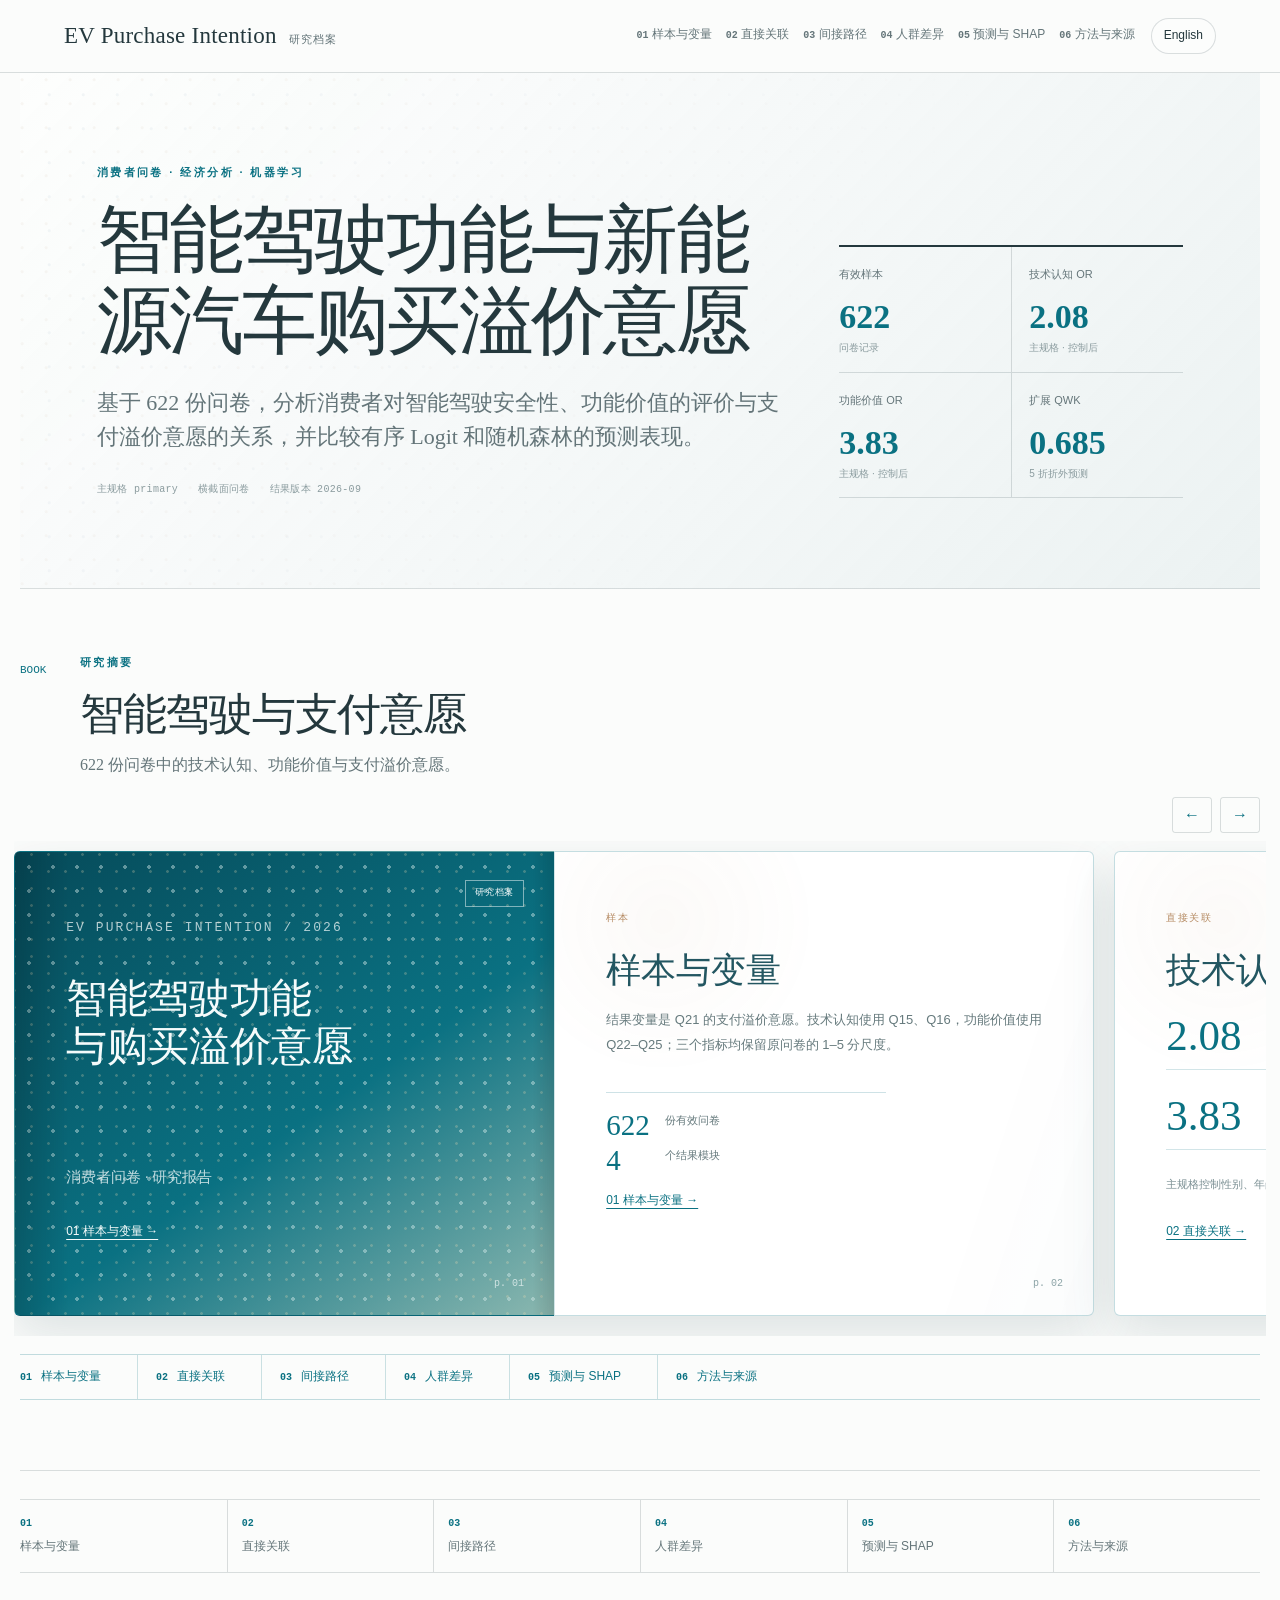
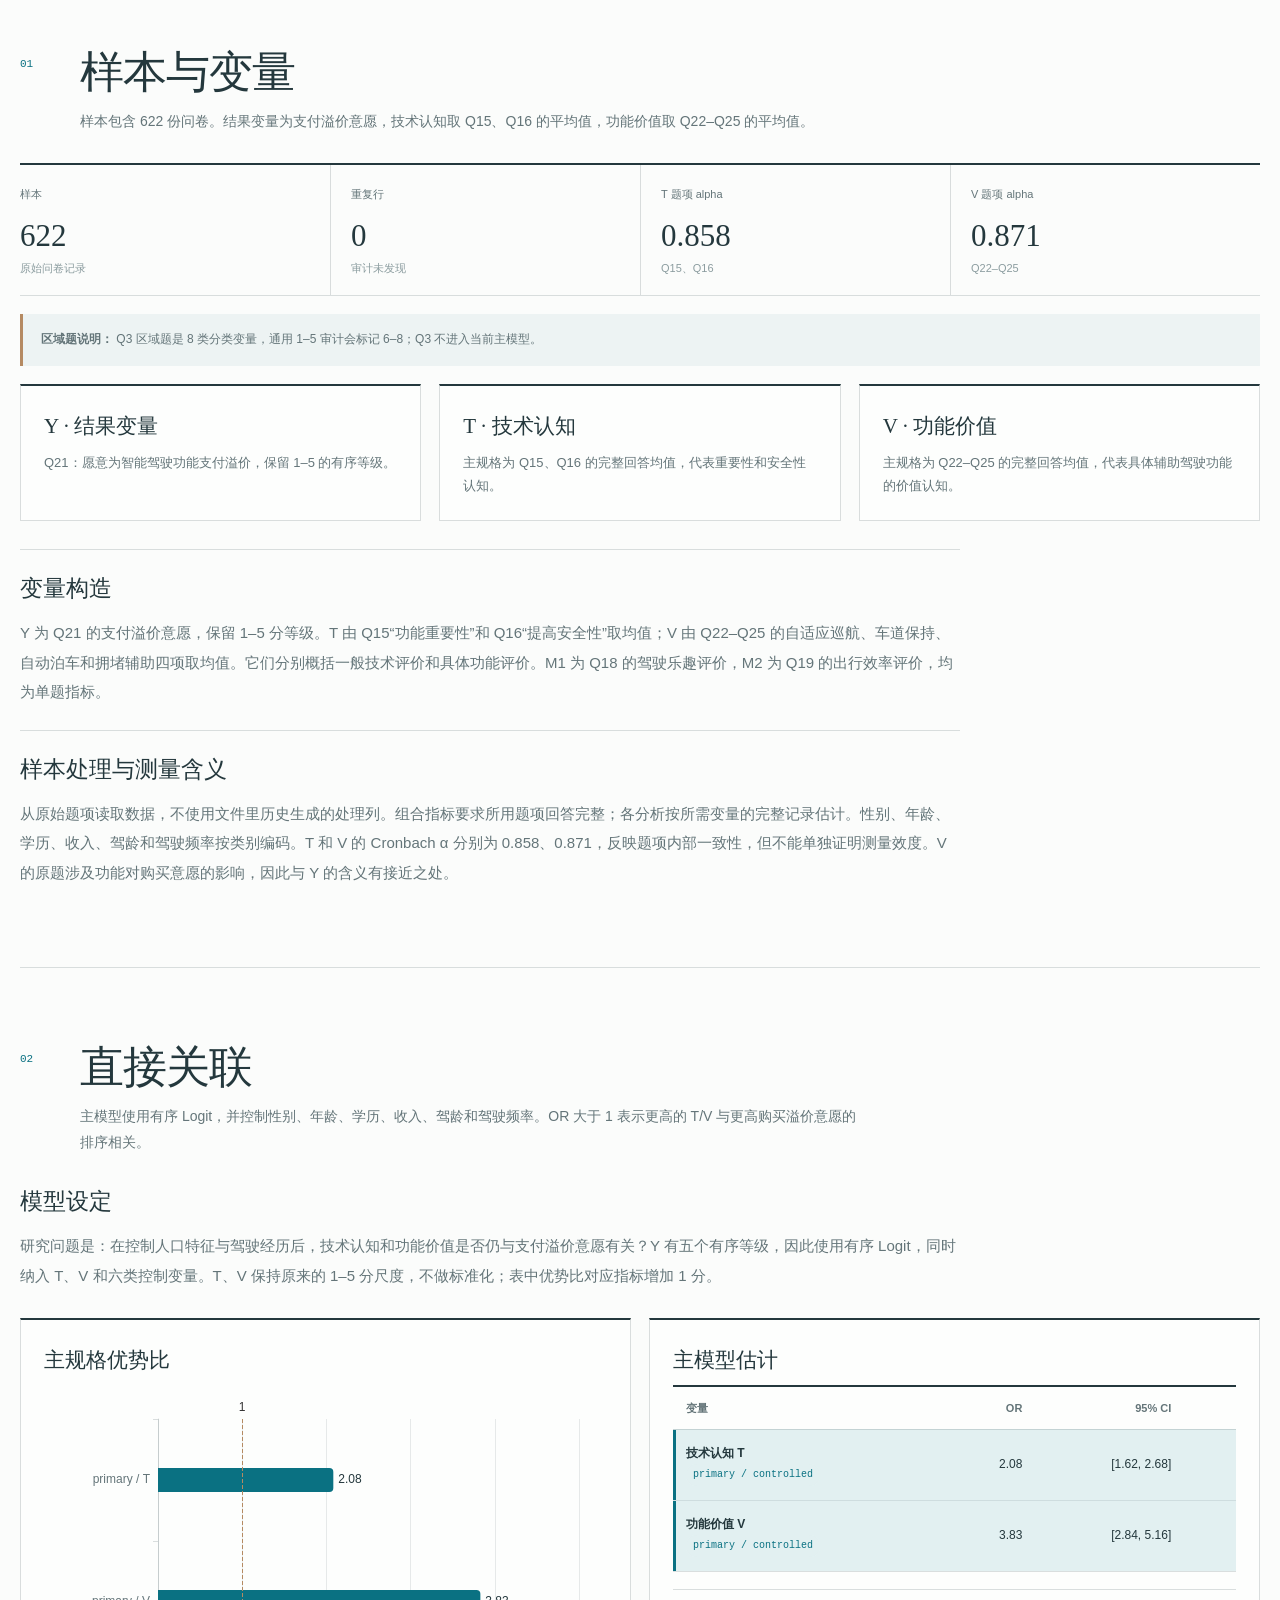
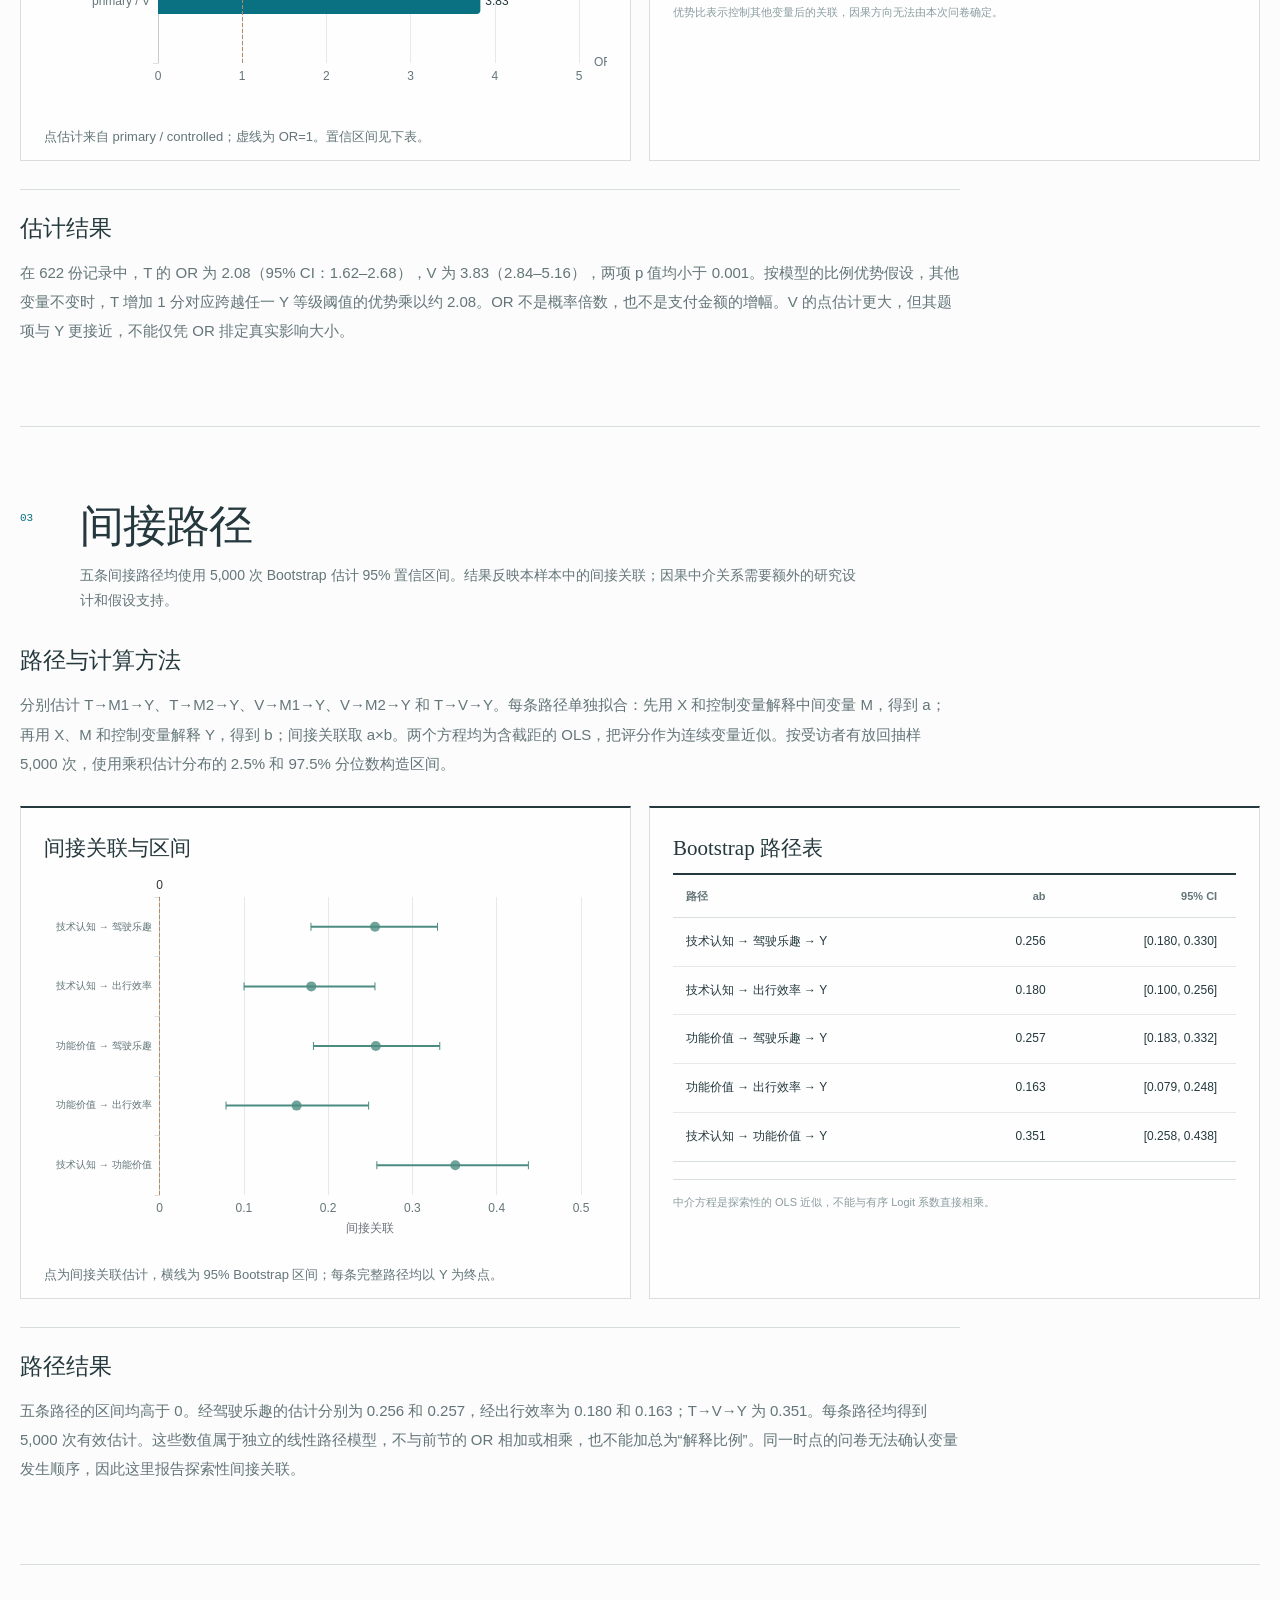
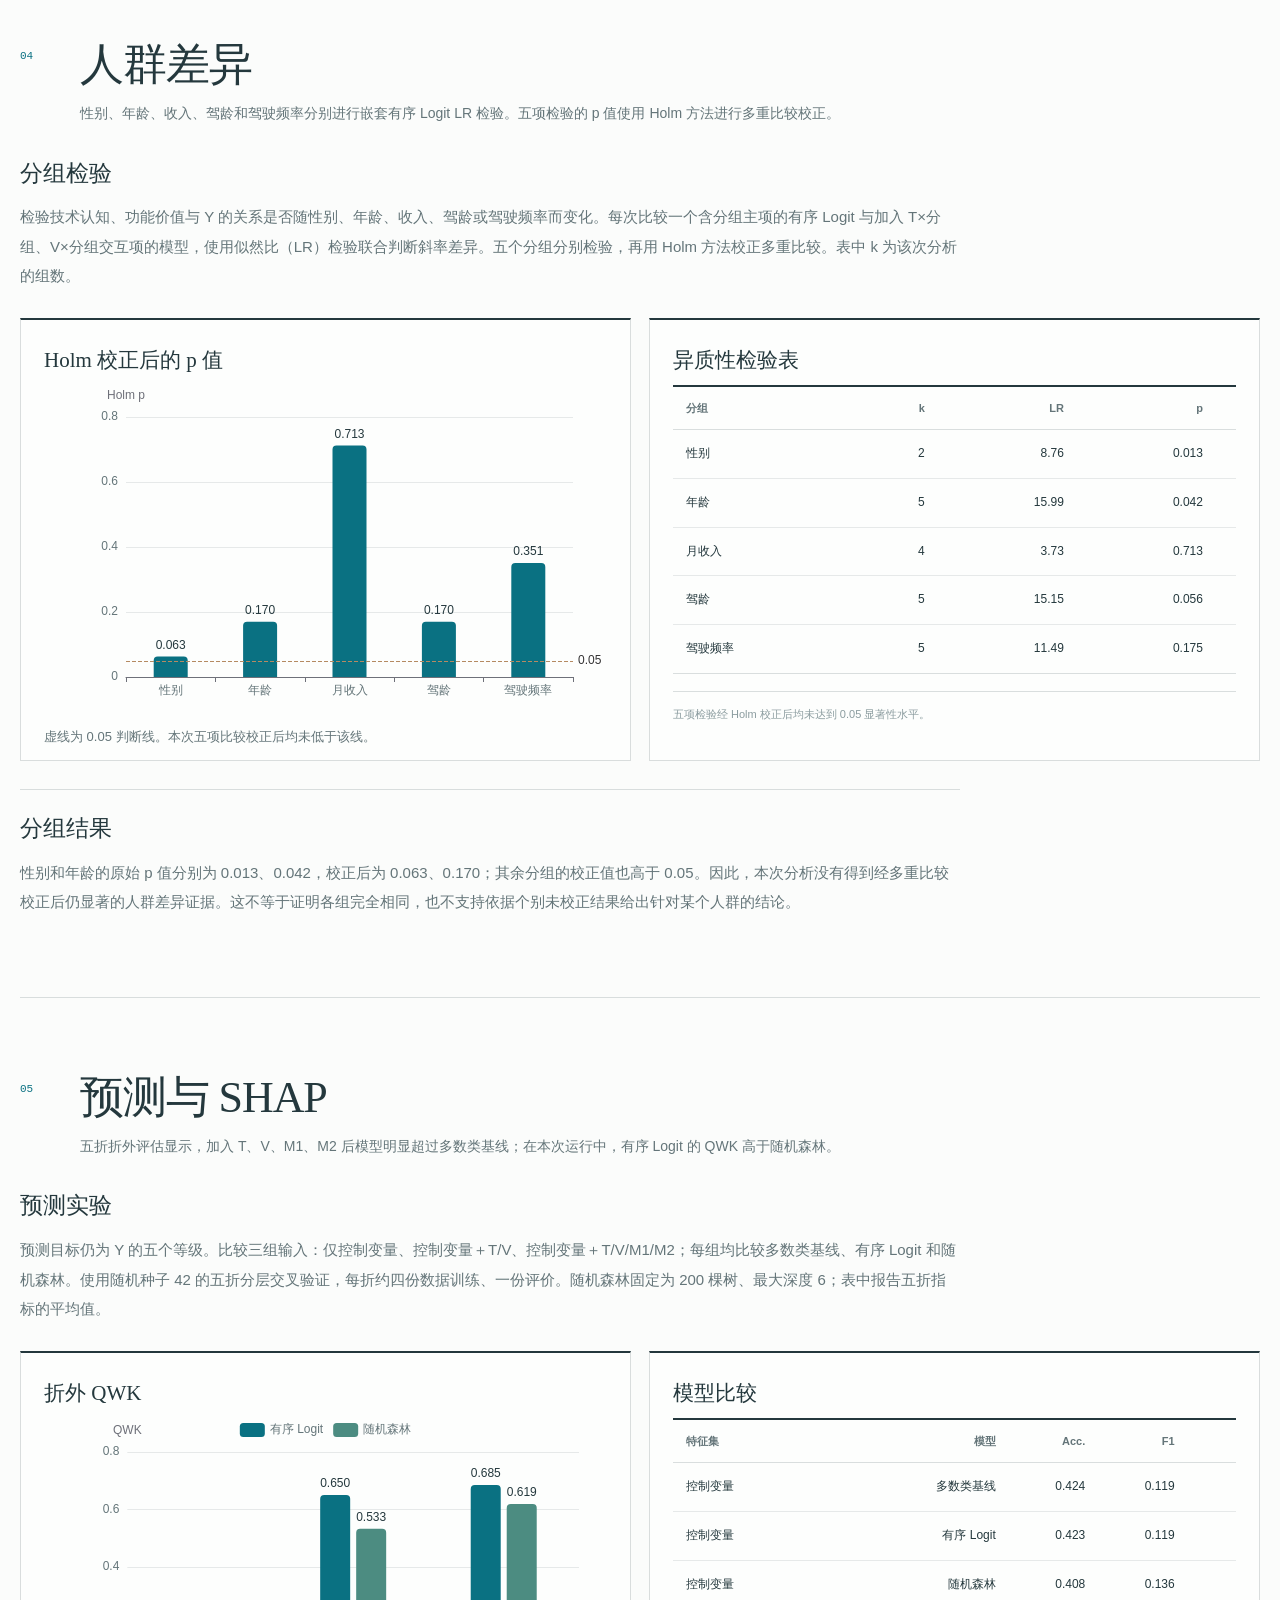
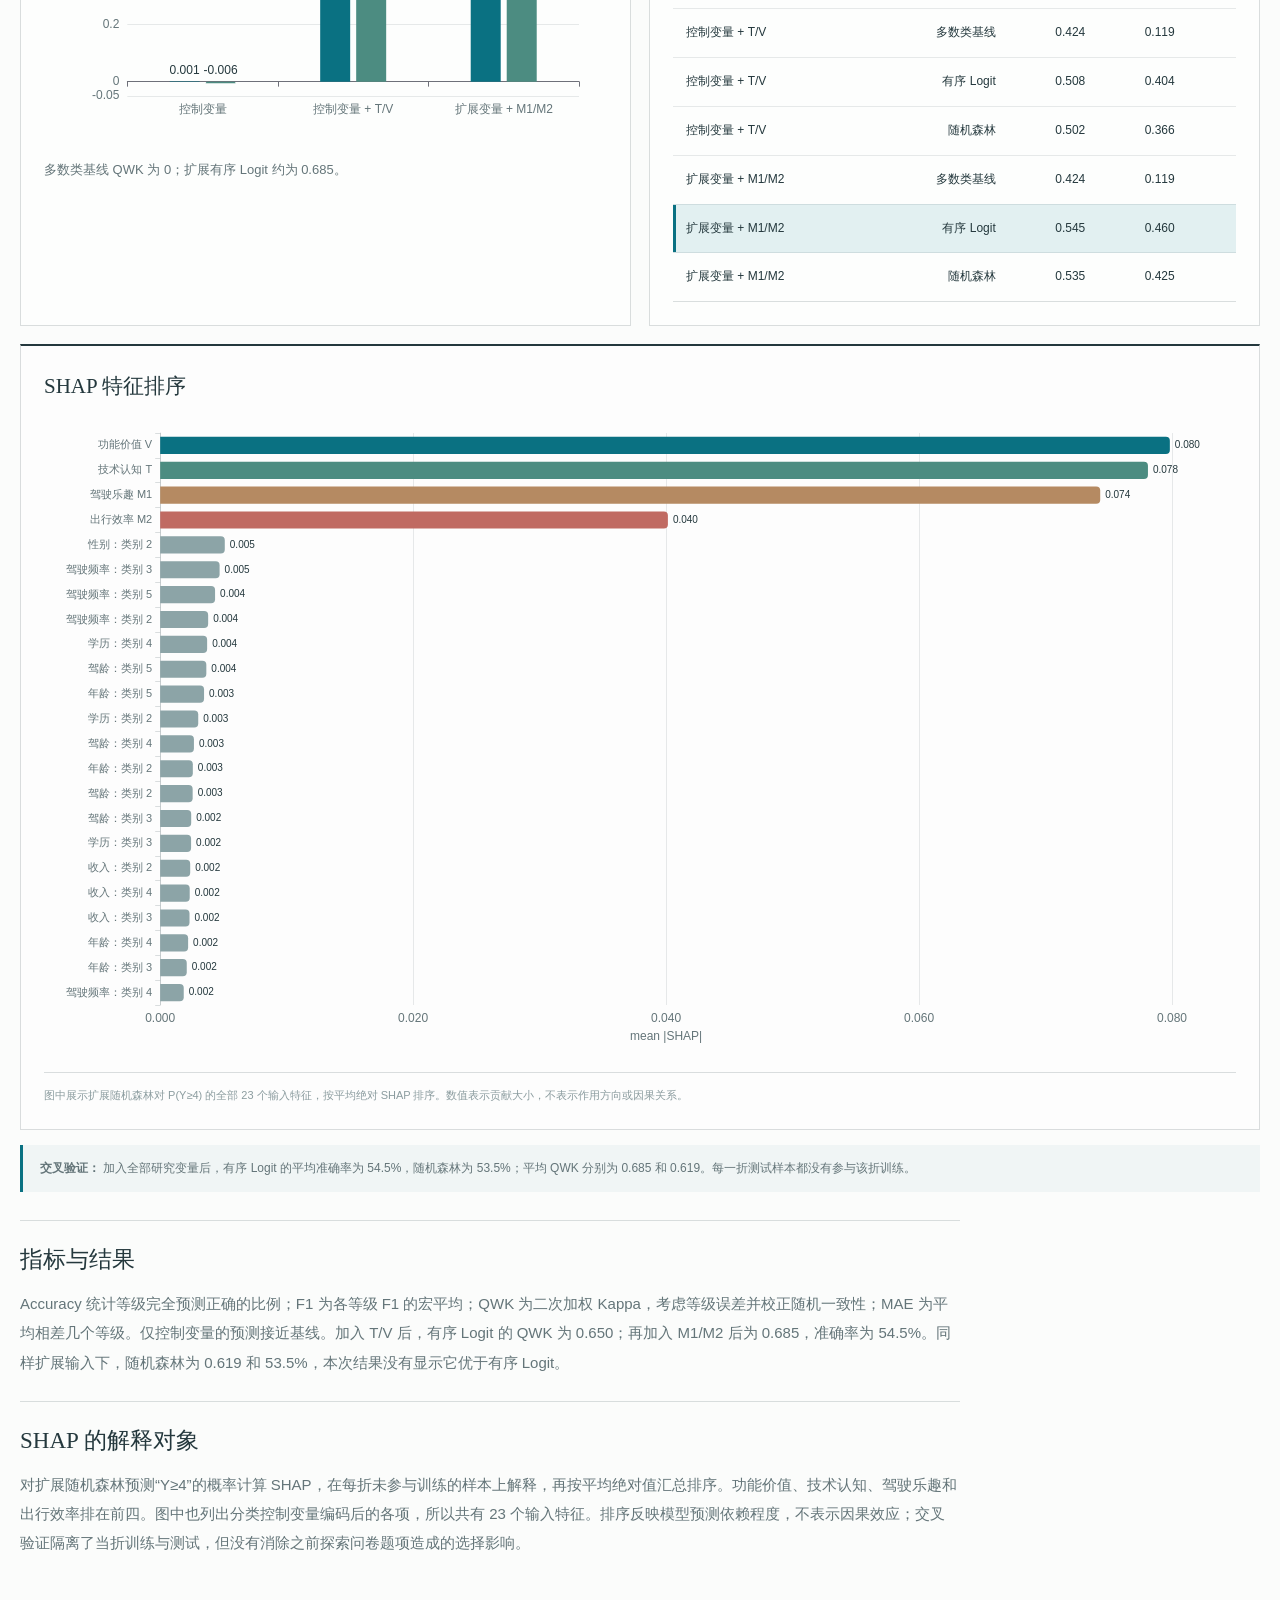
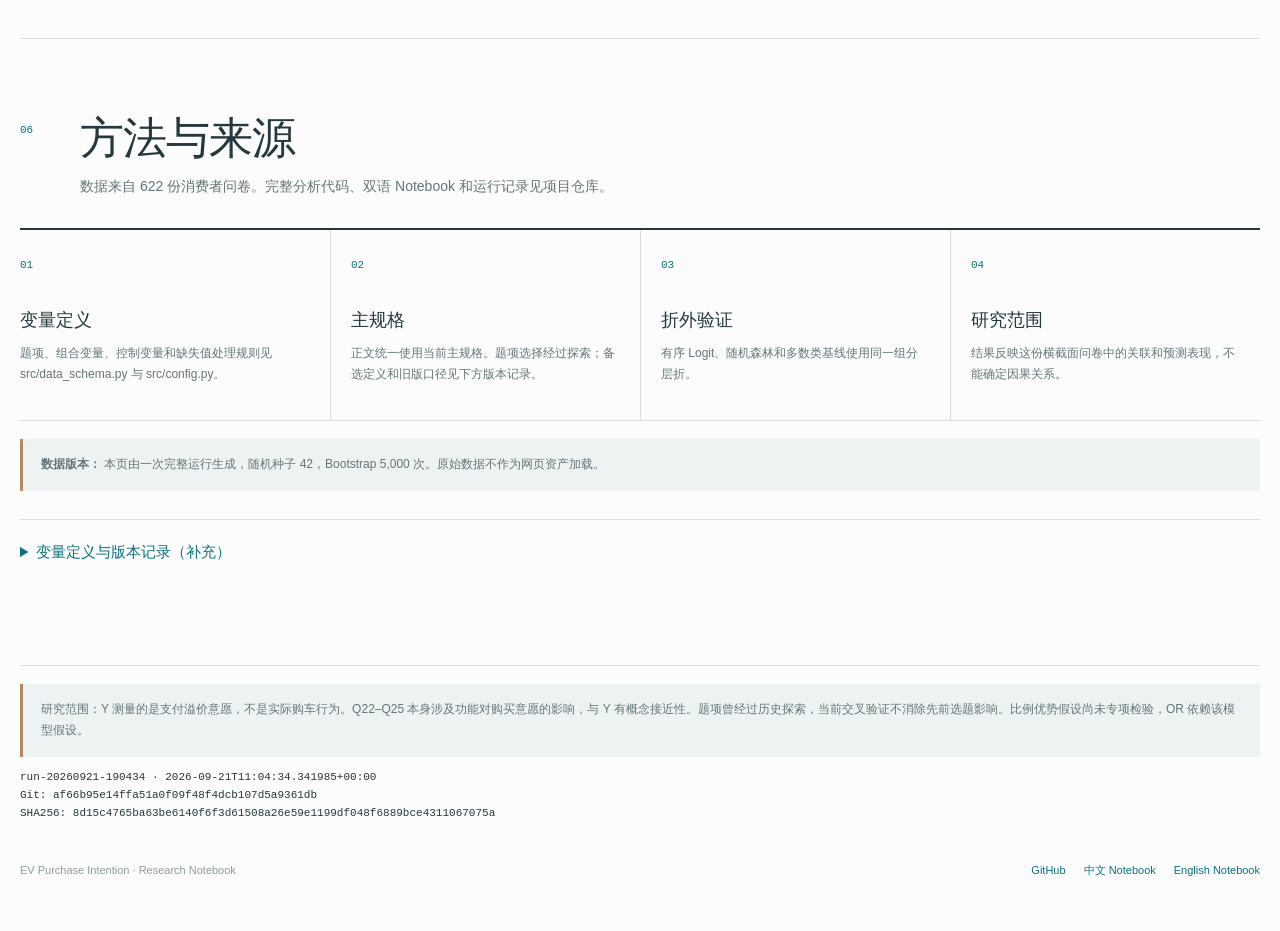
==== commit d008fb1e: "Clarify report scope, expand methods and align chapter navigation" ====
--- a/app/index.html
+++ b/app/index.html
@@ -5,18 +5,13 @@
   <meta name="viewport" content="width=device-width, initial-scale=1">
   <meta name="description" content="新能源汽车智能驾驶购买意愿研究报告：有序Logit、Bootstrap路径、异质性与机器学习补充验证。">
   <title>智能驾驶购买意愿 · 研究报告</title>
-  <link rel="stylesheet" href="static/css/style.css?v=20260921-3">
+  <link rel="stylesheet" href="static/css/style.css?v=20260921-clarity">
 </head>
 <body class="lang-zh">
   <header class="topbar">
     <div class="brand"><span class="brand-name"><span data-lang="zh">EV Purchase Intention</span><span data-lang="en">EV Purchase Intention</span></span><span class="brand-sub"><span data-lang="zh">研究档案</span><span data-lang="en">RESEARCH NOTEBOOK</span></span></div>
     <div class="top-actions">
-      <nav class="nav-links" aria-label="Report navigation">
-        <a href="#audit"><span data-lang="zh">数据</span><span data-lang="en">Data</span></a>
-        <a href="#direct"><span data-lang="zh">直接关联</span><span data-lang="en">Associations</span></a>
-        <a href="#mediation"><span data-lang="zh">路径</span><span data-lang="en">Paths</span></a>
-        <a href="#ml"><span data-lang="zh">机器学习</span><span data-lang="en">ML</span></a>
-      </nav>
+      <nav class="nav-links" aria-label="Report navigation"><a href="#audit"><b>01</b> <span data-lang="zh">样本与变量</span><span data-lang="en">Sample and variables</span></a><a href="#direct"><b>02</b> <span data-lang="zh">直接关联</span><span data-lang="en">Direct associations</span></a><a href="#mediation"><b>03</b> <span data-lang="zh">间接路径</span><span data-lang="en">Indirect paths</span></a><a href="#heterogeneity"><b>04</b> <span data-lang="zh">人群差异</span><span data-lang="en">Group differences</span></a><a href="#ml"><b>05</b> <span data-lang="zh">预测与 SHAP</span><span data-lang="en">Prediction and SHAP</span></a><a href="#methods"><b>06</b> <span data-lang="zh">方法与来源</span><span data-lang="en">Methods and sources</span></a></nav>
       <button id="langSwitch" class="lang-btn" type="button">English</button>
     </div>
   </header>
@@ -55,14 +50,14 @@
             <p class="book-series">EV PURCHASE INTENTION / 2026</p>
             <h3><span data-lang="zh">智能驾驶功能<br>与购买溢价意愿</span><span data-lang="en">Driver-assistance features<br>and willingness to pay more</span></h3>
             <p class="book-cover-note"><span data-lang="zh">消费者问卷 · 研究报告</span><span data-lang="en">Consumer survey · Results report</span></p>
-            <span class="book-page-number">01</span>
+            <a class="book-detail" href="#audit"><span data-lang="zh">01 样本与变量 →</span><span data-lang="en">01 Sample and variables →</span></a><span class="book-page-number">p. 01</span>
           </article>
           <article class="book-page">
             <span class="book-page-label"><span data-lang="zh">样本</span><span data-lang="en">SAMPLE</span></span>
             <h3><span data-lang="zh">样本与变量</span><span data-lang="en">Sample and variables</span></h3>
             <p><span data-lang="zh">结果变量是 Q21 的支付溢价意愿。技术认知使用 Q15、Q16，功能价值使用 Q22–Q25；三个指标均保留原问卷的 1–5 分尺度。</span><span data-lang="en">The outcome is willingness to pay a premium in Q21. Technology recognition uses Q15–Q16 and feature value uses Q22–Q25; all three measures retain the original 1–5 scale.</span></p>
             <div class="book-facts"><b>622</b><span><span data-lang="zh">份有效问卷</span><span data-lang="en">survey responses</span></span><b>4</b><span><span data-lang="zh">个结果模块</span><span data-lang="en">result modules</span></span></div>
-            <span class="book-page-number">02</span>
+            <a class="book-detail" href="#audit"><span data-lang="zh">01 样本与变量 →</span><span data-lang="en">01 Sample and variables →</span></a><span class="book-page-number">p. 02</span>
           </article>
         </div>
         <div class="book-spread">
@@ -72,14 +67,14 @@
             <div class="book-result"><b>2.08</b><span><span data-lang="zh">技术认知 T · OR</span><span data-lang="en">Technology recognition T · OR</span></span></div>
             <div class="book-result"><b>3.83</b><span><span data-lang="zh">功能价值 V · OR</span><span data-lang="en">Function value V · OR</span></span></div>
             <p class="book-footnote"><span data-lang="zh">主规格控制性别、年龄、学历、收入、驾龄和驾驶频率；这是横截面关联。</span><span data-lang="en">The primary specification controls for demographics and driving history; this is a cross-sectional association.</span></p>
-            <span class="book-page-number">03</span>
+            <a class="book-detail" href="#direct"><span data-lang="zh">02 直接关联 →</span><span data-lang="en">02 Direct associations →</span></a><span class="book-page-number">p. 03</span>
           </article>
           <article class="book-page">
             <span class="book-page-label"><span data-lang="zh">探索性路径</span><span data-lang="en">INDIRECT PATHS</span></span>
             <h3><span data-lang="zh">驾驶乐趣与出行效率</span><span data-lang="en">Driving pleasure and travel efficiency</span></h3>
             <p><span data-lang="zh">分析包括经驾驶乐趣、出行效率以及功能价值的五条间接路径，采用 5,000 次 Bootstrap 估计区间。横截面数据无法确定这些关系的因果顺序。</span><span data-lang="en">Five indirect paths through driving pleasure, travel efficiency and feature value are estimated with 5,000 bootstrap draws. Cross-sectional data cannot establish the causal ordering of these relationships.</span></p>
             <div class="book-stamp"><span data-lang="zh">探索性</span><span data-lang="en">EXPLORATORY</span></div>
-            <span class="book-page-number">04</span>
+            <a class="book-detail" href="#mediation"><span data-lang="zh">03 间接路径 →</span><span data-lang="en">03 Indirect paths →</span></a><span class="book-page-number">p. 04</span>
           </article>
         </div>
         <div class="book-spread">
@@ -89,7 +84,7 @@
             <div class="book-result"><b>0.685</b><span><span data-lang="zh">扩展有序 Logit · QWK</span><span data-lang="en">Extended ordered logit · QWK</span></span></div>
             <div class="book-result"><b>0.619</b><span><span data-lang="zh">随机森林 · QWK</span><span data-lang="en">Random forest · QWK</span></span></div>
             <p class="book-footnote"><span data-lang="zh">每折测试样本都没有参与该折训练。SHAP 展示特征贡献的大小，不代表因果方向。</span><span data-lang="en">Each test fold was kept outside training. SHAP shows contribution magnitude, not causal direction.</span></p>
-            <span class="book-page-number">05</span>
+            <a class="book-detail" href="#ml"><span data-lang="zh">05 预测与 SHAP →</span><span data-lang="en">05 Prediction and SHAP →</span></a><span class="book-page-number">p. 05</span>
           </article>
           <article class="book-page book-end">
             <span class="book-page-label"><span data-lang="zh">研究局限</span><span data-lang="en">LIMITATIONS</span></span>
@@ -99,26 +94,14 @@
               <li><span data-lang="zh">题项经过历史探索，当前验证不能消除这一影响。</span><span data-lang="en">Historical item exploration still matters.</span></li>
               <li><span data-lang="zh">比例优势假设尚未专项检验。</span><span data-lang="en">The proportional-odds assumption needs a dedicated check.</span></li>
             </ul>
-            <a class="book-continue" href="#audit"><span data-lang="zh">样本详情 →</span><span data-lang="en">Sample details →</span></a>
-            <span class="book-page-number">06</span>
+            <a class="book-detail" href="#methods"><span data-lang="zh">06 方法与来源 →</span><span data-lang="en">06 Methods and sources →</span></a><span class="book-page-number">p. 06</span>
           </article>
         </div>
       </div>
-      <div class="book-index" aria-label="Book page index">
-        <a href="#audit"><b>01</b><span data-lang="zh">数据</span><span data-lang="en">Data</span></a>
-        <a href="#direct"><b>02</b><span data-lang="zh">关联</span><span data-lang="en">Associations</span></a>
-        <a href="#mediation"><b>03</b><span data-lang="zh">路径</span><span data-lang="en">Paths</span></a>
-        <a href="#ml"><b>04</b><span data-lang="zh">预测</span><span data-lang="en">Prediction</span></a>
-      </div>
+      <div class="book-index" aria-label="Report chapters"><a href="#audit"><b>01</b> <span data-lang="zh">样本与变量</span><span data-lang="en">Sample and variables</span></a><a href="#direct"><b>02</b> <span data-lang="zh">直接关联</span><span data-lang="en">Direct associations</span></a><a href="#mediation"><b>03</b> <span data-lang="zh">间接路径</span><span data-lang="en">Indirect paths</span></a><a href="#heterogeneity"><b>04</b> <span data-lang="zh">人群差异</span><span data-lang="en">Group differences</span></a><a href="#ml"><b>05</b> <span data-lang="zh">预测与 SHAP</span><span data-lang="en">Prediction and SHAP</span></a><a href="#methods"><b>06</b> <span data-lang="zh">方法与来源</span><span data-lang="en">Methods and sources</span></a></div>
     </section>
 
-    <nav class="toc" aria-label="Report sections">
-      <a href="#audit"><b>01</b><span data-lang="zh">数据审计</span><span data-lang="en">Data audit</span></a>
-      <a href="#direct"><b>02</b><span data-lang="zh">直接关联</span><span data-lang="en">Associations</span></a>
-      <a href="#mediation"><b>03</b><span data-lang="zh">探索性路径</span><span data-lang="en">Indirect paths</span></a>
-      <a href="#heterogeneity"><b>04</b><span data-lang="zh">异质性</span><span data-lang="en">Heterogeneity</span></a>
-      <a href="#ml"><b>05</b><span data-lang="zh">机器学习</span><span data-lang="en">Machine learning</span></a>
-    </nav>
+    <nav class="toc" aria-label="Report sections"><a href="#audit"><b>01</b> <span data-lang="zh">样本与变量</span><span data-lang="en">Sample and variables</span></a><a href="#direct"><b>02</b> <span data-lang="zh">直接关联</span><span data-lang="en">Direct associations</span></a><a href="#mediation"><b>03</b> <span data-lang="zh">间接路径</span><span data-lang="en">Indirect paths</span></a><a href="#heterogeneity"><b>04</b> <span data-lang="zh">人群差异</span><span data-lang="en">Group differences</span></a><a href="#ml"><b>05</b> <span data-lang="zh">预测与 SHAP</span><span data-lang="en">Prediction and SHAP</span></a><a href="#methods"><b>06</b> <span data-lang="zh">方法与来源</span><span data-lang="en">Methods and sources</span></a></nav>
 
     <section id="audit" class="section">
       <div class="section-head"><span class="section-no">01</span><div><h2><span data-lang="zh">样本与变量</span><span data-lang="en">Sample and variables</span></h2><p class="section-lead"><span data-lang="zh">样本包含 622 份问卷。结果变量为支付溢价意愿，技术认知取 Q15、Q16 的平均值，功能价值取 Q22–Q25 的平均值。</span><span data-lang="en">The sample contains 622 survey responses. The outcome is willingness to pay a premium. Technology recognition is the mean of Q15 and Q16; feature value is the mean of Q22–Q25. </span></p></div></div>
@@ -134,60 +117,69 @@
         <article class="panel"><h3><span data-lang="zh">T · 技术认知</span><span data-lang="en">T · Technology proxy</span></h3><p><span data-lang="zh">主规格为 Q15、Q16 的完整回答均值，代表重要性和安全性认知。</span><span data-lang="en">The primary proxy is the complete-row mean of Q15 and Q16, representing importance and safety recognition.</span></p></article>
         <article class="panel"><h3><span data-lang="zh">V · 功能价值</span><span data-lang="en">V · Function-value proxy</span></h3><p><span data-lang="zh">主规格为 Q22–Q25 的完整回答均值，代表具体辅助驾驶功能的价值认知。</span><span data-lang="en">The primary proxy is the complete-row mean of Q22–Q25, representing value recognition for concrete assisted-driving functions.</span></p></article>
       </div>
-    </section>
+    <div class="analysis-explanation"><article><h3><span data-lang="zh">变量构造</span><span data-lang="en">Variable construction</span></h3><p><span data-lang="zh">Y 为 Q21 的支付溢价意愿，保留 1–5 分等级。T 由 Q15“功能重要性”和 Q16“提高安全性”取均值；V 由 Q22–Q25 的自适应巡航、车道保持、自动泊车和拥堵辅助四项取均值。它们分别概括一般技术评价和具体功能评价。M1 为 Q18 的驾驶乐趣评价，M2 为 Q19 的出行效率评价，均为单题指标。</span><span data-lang="en">Y is the ordered 1–5 response to Q21 on willingness to pay a premium. T averages Q15 (importance) and Q16 (safety). V averages Q22–Q25 on adaptive cruise control, lane keeping, parking assistance and traffic-jam assistance. M1 is Q18 (driving pleasure); M2 is Q19 (travel efficiency), both single-item measures.</span></p></article><article><h3><span data-lang="zh">样本处理与测量含义</span><span data-lang="en">Sample preparation and measurement</span></h3><p><span data-lang="zh">从原始题项读取数据，不使用文件里历史生成的处理列。组合指标要求所用题项回答完整；各分析按所需变量的完整记录估计。性别、年龄、学历、收入、驾龄和驾驶频率按类别编码。T 和 V 的 Cronbach α 分别为 0.858、0.871，反映题项内部一致性，但不能单独证明测量效度。V 的原题涉及功能对购买意愿的影响，因此与 Y 的含义有接近之处。</span><span data-lang="en">The pipeline reads original items rather than historical processed columns. Composites require complete item responses, and each analysis uses complete records for its required variables. Six demographic and driving controls are category-coded. Cronbach’s alpha is 0.858 for T and 0.871 for V; these assess internal consistency, not construct validity. V’s questions already refer to purchase intention, so its meaning overlaps with Y.</span></p></article></div>
+</section>
 
     <section id="direct" class="section">
-      <div class="section-head"><span class="section-no">02</span><div><h2><span data-lang="zh">技术认知、功能价值与支付意愿</span><span data-lang="en">Technology perceptions, feature value and willingness to pay</span></h2><p class="section-lead"><span data-lang="zh">主模型使用有序 Logit，并控制性别、年龄、学历、收入、驾龄和驾驶频率。OR 大于 1 表示更高的 T/V 与更高购买溢价意愿的排序相关。</span><span data-lang="en">The primary ordered-logit model controls for gender, age, education, income, driving experience, and driving frequency. An OR above 1 indicates an association with a higher willingness-to-pay category.</span></p></div></div>
+      <div class="section-head"><span class="section-no">02</span><div><h2><span data-lang="zh">直接关联</span><span data-lang="en">Direct associations</span></h2><p class="section-lead"><span data-lang="zh">主模型使用有序 Logit，并控制性别、年龄、学历、收入、驾龄和驾驶频率。OR 大于 1 表示更高的 T/V 与更高购买溢价意愿的排序相关。</span><span data-lang="en">The primary ordered-logit model controls for gender, age, education, income, driving experience, and driving frequency. An OR above 1 indicates an association with a higher willingness-to-pay category.</span></p></div></div>
+      <div class="analysis-explanation analysis-method"><article><h3><span data-lang="zh">模型设定</span><span data-lang="en">Model specification</span></h3><p><span data-lang="zh">研究问题是：在控制人口特征与驾驶经历后，技术认知和功能价值是否仍与支付溢价意愿有关？Y 有五个有序等级，因此使用有序 Logit，同时纳入 T、V 和六类控制变量。T、V 保持原来的 1–5 分尺度，不做标准化；表中优势比对应指标增加 1 分。</span><span data-lang="en">The question is whether T and V remain associated with willingness to pay after accounting for demographics and driving history. Ordered logit models the five ordered Y categories using T, V and six categorical controls. T and V remain on their original 1–5 scales; odds ratios refer to a one-point increase.</span></p></article></div>
       <div class="grid-2">
         <article class="panel chart-panel"><h3><span data-lang="zh">主规格优势比</span><span data-lang="en">Primary odds ratios</span></h3><div id="directChart" class="chart" role="img" aria-label="Primary ordered logit odds ratios"></div><p class="chart-caption"><span data-lang="zh">点估计来自 primary / controlled；虚线为 OR=1。置信区间见下表。</span><span data-lang="en">Estimates are from primary / controlled; the dashed line is OR=1. Confidence intervals are shown below.</span></p></article>
         <article class="panel"><h3><span data-lang="zh">主模型估计</span><span data-lang="en">Primary model estimates</span></h3><div class="table-wrap"><table><thead><tr><th><span data-lang="zh">变量</span><span data-lang="en">Variable</span></th><th>OR</th><th>95% CI</th><th>p</th><th>N</th></tr></thead><tbody id="directTable"></tbody></table></div><p class="panel-note"><span data-lang="zh">优势比表示控制其他变量后的关联，因果方向无法由本次问卷确定。</span><span data-lang="en">The odds ratios describe adjusted associations. The survey does not establish their causal direction.</span></p></article>
       </div>
-      <div class="panel" style="margin-top:18px"><h3><span data-lang="zh">三套变量定义的结果比较</span><span data-lang="en">Results under three variable definitions</span></h3><div class="table-wrap"><table><thead><tr><th><span data-lang="zh">规格</span><span data-lang="en">Specification</span></th><th>T OR</th><th>V OR</th><th><span data-lang="zh">收敛</span><span data-lang="en">Converged</span></th></tr></thead><tbody id="specTable"></tbody></table></div></div>
-    </section>
+
+    <div class="analysis-explanation"><article><h3><span data-lang="zh">估计结果</span><span data-lang="en">Estimated associations</span></h3><p><span data-lang="zh">在 622 份记录中，T 的 OR 为 2.08（95% CI：1.62–2.68），V 为 3.83（2.84–5.16），两项 p 值均小于 0.001。按模型的比例优势假设，其他变量不变时，T 增加 1 分对应跨越任一 Y 等级阈值的优势乘以约 2.08。OR 不是概率倍数，也不是支付金额的增幅。V 的点估计更大，但其题项与 Y 更接近，不能仅凭 OR 排定真实影响大小。</span><span data-lang="en">Across 622 records, T has OR 2.08 (95% CI 1.62–2.68) and V has OR 3.83 (2.84–5.16), both p&lt;0.001. Under proportional odds, a one-point increase in T multiplies the odds of exceeding any Y threshold by about 2.08, holding other variables fixed. This is neither a probability ratio nor a change in payment amount. V’s larger estimate must also be read in light of its conceptual overlap with Y.</span></p></article></div>
+</section>
 
     <section id="mediation" class="section">
-      <div class="section-head"><span class="section-no">03</span><div><h2><span data-lang="zh">间接路径分析</span><span data-lang="en">Indirect associations</span></h2><p class="section-lead"><span data-lang="zh">五条间接路径均使用 5,000 次 Bootstrap 估计 95% 置信区间。结果反映本样本中的间接关联；因果中介关系需要额外的研究设计和假设支持。</span><span data-lang="en">The five indirect paths use 5,000 bootstrap draws to estimate 95% confidence intervals. The estimates describe indirect associations; causal mediation would require additional design and identification assumptions.</span></p></div></div>
+      <div class="section-head"><span class="section-no">03</span><div><h2><span data-lang="zh">间接路径</span><span data-lang="en">Indirect paths</span></h2><p class="section-lead"><span data-lang="zh">五条间接路径均使用 5,000 次 Bootstrap 估计 95% 置信区间。结果反映本样本中的间接关联；因果中介关系需要额外的研究设计和假设支持。</span><span data-lang="en">The five indirect paths use 5,000 bootstrap draws to estimate 95% confidence intervals. The estimates describe indirect associations; causal mediation would require additional design and identification assumptions.</span></p></div></div>
+      <div class="analysis-explanation analysis-method"><article><h3><span data-lang="zh">路径与计算方法</span><span data-lang="en">Paths and estimation</span></h3><p><span data-lang="zh">分别估计 T→M1→Y、T→M2→Y、V→M1→Y、V→M2→Y 和 T→V→Y。每条路径单独拟合：先用 X 和控制变量解释中间变量 M，得到 a；再用 X、M 和控制变量解释 Y，得到 b；间接关联取 a×b。两个方程均为含截距的 OLS，把评分作为连续变量近似。按受访者有放回抽样 5,000 次，使用乘积估计分布的 2.5% 和 97.5% 分位数构造区间。</span><span data-lang="en">Five paths are fitted separately: T→M1→Y, T→M2→Y, V→M1→Y, V→M2→Y and T→V→Y. For each, OLS regresses M on X and controls to estimate a, and Y on X, M and controls to estimate b. Both equations include intercepts and approximate ratings as continuous. The product a×b is bootstrapped by resampling respondents with replacement 5,000 times; percentile intervals use the 2.5th and 97.5th percentiles.</span></p></article></div>
       <div class="grid-2">
         <article class="panel chart-panel"><h3><span data-lang="zh">间接关联与区间</span><span data-lang="en">Indirect associations and intervals</span></h3><div id="mediationChart" class="chart-tall" role="img" aria-label="Bootstrap indirect paths"></div><p class="chart-caption"><span data-lang="zh">点为间接关联估计，横线为 95% Bootstrap 区间；每条完整路径均以 Y 为终点。</span><span data-lang="en">Points show indirect estimates; horizontal lines show 95% bootstrap intervals. Every full path ends at Y.</span></p></article>
         <article class="panel"><h3><span data-lang="zh">Bootstrap 路径表</span><span data-lang="en">Bootstrap path table</span></h3><div class="table-wrap"><table><thead><tr><th><span data-lang="zh">路径</span><span data-lang="en">Path</span></th><th>ab</th><th>95% CI</th><th><span data-lang="zh">有效/总数</span><span data-lang="en">Valid / total</span></th></tr></thead><tbody id="mediationTable"></tbody></table></div><p class="panel-note"><span data-lang="zh">中介方程是探索性的 OLS 近似，不能与有序 Logit 系数直接相乘。</span><span data-lang="en">Mediator equations are exploratory OLS approximations and are not multiplied by ordered-logit coefficients.</span></p></article>
       </div>
-    </section>
+    <div class="analysis-explanation"><article><h3><span data-lang="zh">路径结果</span><span data-lang="en">Path estimates</span></h3><p><span data-lang="zh">五条路径的区间均高于 0。经驾驶乐趣的估计分别为 0.256 和 0.257，经出行效率为 0.180 和 0.163；T→V→Y 为 0.351。每条路径均得到 5,000 次有效估计。这些数值属于独立的线性路径模型，不与前节的 OR 相加或相乘，也不能加总为“解释比例”。同一时点的问卷无法确认变量发生顺序，因此这里报告探索性间接关联。</span><span data-lang="en">All five intervals lie above zero. Products through driving pleasure are 0.256 and 0.257, through travel efficiency 0.180 and 0.163, and through T→V→Y 0.351. Each path has 5,000 valid bootstrap estimates. These are separate linear path models; their estimates cannot be combined with the ordered-logit ORs or summed into an explained proportion. The cross-sectional survey cannot establish temporal ordering.</span></p></article></div>
+</section>
 
     <section id="heterogeneity" class="section">
-      <div class="section-head"><span class="section-no">04</span><div><h2><span data-lang="zh">不同人群的结果比较</span><span data-lang="en">Comparisons across demographic groups</span></h2><p class="section-lead"><span data-lang="zh">性别、年龄、收入、驾龄和驾驶频率分别进行嵌套有序 Logit LR 检验。五项检验的 p 值使用 Holm 方法进行多重比较校正。</span><span data-lang="en">Gender, age, income, driving experience, and driving frequency are tested with nested ordered-logit LR comparisons. The five p-values are adjusted for multiple comparisons using the Holm method.</span></p></div></div>
+      <div class="section-head"><span class="section-no">04</span><div><h2><span data-lang="zh">人群差异</span><span data-lang="en">Group differences</span></h2><p class="section-lead"><span data-lang="zh">性别、年龄、收入、驾龄和驾驶频率分别进行嵌套有序 Logit LR 检验。五项检验的 p 值使用 Holm 方法进行多重比较校正。</span><span data-lang="en">Gender, age, income, driving experience, and driving frequency are tested with nested ordered-logit LR comparisons. The five p-values are adjusted for multiple comparisons using the Holm method.</span></p></div></div>
+      <div class="analysis-explanation analysis-method"><article><h3><span data-lang="zh">分组检验</span><span data-lang="en">Group comparisons</span></h3><p><span data-lang="zh">检验技术认知、功能价值与 Y 的关系是否随性别、年龄、收入、驾龄或驾驶频率而变化。每次比较一个含分组主项的有序 Logit 与加入 T×分组、V×分组交互项的模型，使用似然比（LR）检验联合判断斜率差异。五个分组分别检验，再用 Holm 方法校正多重比较。表中 k 为该次分析的组数。</span><span data-lang="en">For each grouping, a restricted ordered logit containing group main effects is compared with a model adding T-by-group and V-by-group interactions. The likelihood-ratio test jointly assesses slope differences. Five grouping tests are adjusted using Holm’s method. The table’s k is the number of groups.</span></p></article></div>
       <div class="grid-2">
         <article class="panel chart-panel"><h3><span data-lang="zh">Holm 校正后的 p 值</span><span data-lang="en">Holm-adjusted p-values</span></h3><div id="heteroChart" class="chart" role="img" aria-label="Holm adjusted heterogeneity p values"></div><p class="chart-caption"><span data-lang="zh">虚线为 0.05 判断线。本次五项比较校正后均未低于该线。</span><span data-lang="en">The dashed line marks 0.05. None of the five adjusted comparisons falls below it.</span></p></article>
         <article class="panel"><h3><span data-lang="zh">异质性检验表</span><span data-lang="en">Heterogeneity table</span></h3><div class="table-wrap"><table><thead><tr><th><span data-lang="zh">分组</span><span data-lang="en">Grouping</span></th><th>k</th><th>LR</th><th>p</th><th>Holm p</th></tr></thead><tbody id="heteroTable"></tbody></table></div><p class="panel-note"><span data-lang="zh">五项检验经 Holm 校正后均未达到 0.05 显著性水平。</span><span data-lang="en">None of the five tests meets the 0.05 significance threshold after Holm adjustment.</span></p></article>
       </div>
-    </section>
+    <div class="analysis-explanation"><article><h3><span data-lang="zh">分组结果</span><span data-lang="en">Group results</span></h3><p><span data-lang="zh">性别和年龄的原始 p 值分别为 0.013、0.042，校正后为 0.063、0.170；其余分组的校正值也高于 0.05。因此，本次分析没有得到经多重比较校正后仍显著的人群差异证据。这不等于证明各组完全相同，也不支持依据个别未校正结果给出针对某个人群的结论。</span><span data-lang="en">Raw p-values for gender and age are 0.013 and 0.042, increasing to 0.063 and 0.170 after adjustment. All other adjusted values also exceed 0.05. The analysis therefore finds no group differences meeting the adjusted significance threshold. This does not establish that groups are identical.</span></p></article></div>
+</section>
 
     <section id="ml" class="section">
-      <div class="section-head"><span class="section-no">05</span><div><h2><span data-lang="zh">预测表现与特征重要性</span><span data-lang="en">Predictive performance and feature importance</span></h2><p class="section-lead"><span data-lang="zh">五折折外评估显示，加入 T、V、M1、M2 后模型明显超过多数类基线；在本次运行中，有序 Logit 的 QWK 高于随机森林。</span><span data-lang="en">Five-fold held-out evaluation shows a clear improvement over the majority baseline after adding T, V, M1, and M2. In this run, ordered logit has a higher QWK than the random forest.</span></p></div></div>
+      <div class="section-head"><span class="section-no">05</span><div><h2><span data-lang="zh">预测与 SHAP</span><span data-lang="en">Prediction and SHAP</span></h2><p class="section-lead"><span data-lang="zh">五折折外评估显示，加入 T、V、M1、M2 后模型明显超过多数类基线；在本次运行中，有序 Logit 的 QWK 高于随机森林。</span><span data-lang="en">Five-fold held-out evaluation shows a clear improvement over the majority baseline after adding T, V, M1, and M2. In this run, ordered logit has a higher QWK than the random forest.</span></p></div></div>
+      <div class="analysis-explanation analysis-method"><article><h3><span data-lang="zh">预测实验</span><span data-lang="en">Prediction experiment</span></h3><p><span data-lang="zh">预测目标仍为 Y 的五个等级。比较三组输入：仅控制变量、控制变量＋T/V、控制变量＋T/V/M1/M2；每组均比较多数类基线、有序 Logit 和随机森林。使用随机种子 42 的五折分层交叉验证，每折约四份数据训练、一份评价。随机森林固定为 200 棵树、最大深度 6；表中报告五折指标的平均值。</span><span data-lang="en">The target remains the five Y categories. Three feature sets—controls, controls plus T/V, and controls plus T/V/M1/M2—are evaluated with a majority baseline, ordered logit and random forest. Five-fold stratified cross-validation uses seed 42, training on four folds and evaluating on the remaining fold. Random forests use 200 trees and maximum depth 6. The table reports fold means.</span></p></article></div>
       <div class="grid-2">
         <article class="panel chart-panel"><h3><span data-lang="zh">折外 QWK</span><span data-lang="en">Held-out QWK</span></h3><div id="mlChart" class="chart" role="img" aria-label="Out of fold QWK comparison"></div><p class="chart-caption"><span data-lang="zh">多数类基线 QWK 为 0；扩展有序 Logit 约为 0.685。</span><span data-lang="en">The majority baseline has QWK 0; extended ordered logit is about 0.685.</span></p></article>
         <article class="panel"><h3><span data-lang="zh">模型比较</span><span data-lang="en">Model comparison</span></h3><div class="table-wrap"><table><thead><tr><th><span data-lang="zh">特征集</span><span data-lang="en">Feature set</span></th><th><span data-lang="zh">模型</span><span data-lang="en">Model</span></th><th>Acc.</th><th>F1</th><th>QWK</th><th>MAE</th></tr></thead><tbody id="mlTable"></tbody></table></div></article>
       </div>
       <article class="panel shap-panel" style="margin-top:18px"><h3><span data-lang="zh">SHAP 特征排序</span><span data-lang="en">SHAP feature ranking</span></h3><div id="shapChart" class="chart shap-chart" role="img" aria-label="Mean absolute SHAP feature ranking"></div><p class="panel-note"><span data-lang="zh">图中展示扩展随机森林对 P(Y≥4) 的全部 23 个输入特征，按平均绝对 SHAP 排序。数值表示贡献大小，不表示作用方向或因果关系。</span><span data-lang="en">The chart shows all 23 inputs used by the extended forest for P(Y≥4), ranked by mean absolute SHAP. Magnitude does not indicate direction or causality.</span></p></article>
       <div class="cv-note"><strong><span data-lang="zh">交叉验证：</span><span data-lang="en">Cross-validation:</span></strong> <span data-lang="zh">加入全部研究变量后，有序 Logit 的平均准确率为 54.5%，随机森林为 53.5%；平均 QWK 分别为 0.685 和 0.619。每一折测试样本都没有参与该折训练。</span><span data-lang="en">With all study variables included, mean accuracy is 54.5% for ordered logit and 53.5% for random forest; mean QWK is 0.685 and 0.619. Each test fold was kept outside training.</span></div>
-    </section>
+    <div class="analysis-explanation"><article><h3><span data-lang="zh">指标与结果</span><span data-lang="en">Metrics and results</span></h3><p><span data-lang="zh">Accuracy 统计等级完全预测正确的比例；F1 为各等级 F1 的宏平均；QWK 为二次加权 Kappa，考虑等级误差并校正随机一致性；MAE 为平均相差几个等级。仅控制变量的预测接近基线。加入 T/V 后，有序 Logit 的 QWK 为 0.650；再加入 M1/M2 后为 0.685，准确率为 54.5%。同样扩展输入下，随机森林为 0.619 和 53.5%，本次结果没有显示它优于有序 Logit。</span><span data-lang="en">Accuracy measures exact category matches; F1 is macro-averaged across categories; QWK is quadratic-weighted kappa; MAE is the mean absolute category error. Controls alone perform near the baseline. Ordered-logit QWK reaches 0.650 with T/V and 0.685 with M1/M2 added, with accuracy 54.5%. The extended random forest scores 0.619 and 53.5%, so it does not outperform ordered logit in this run.</span></p></article><article><h3><span data-lang="zh">SHAP 的解释对象</span><span data-lang="en">What SHAP explains</span></h3><p><span data-lang="zh">对扩展随机森林预测“Y≥4”的概率计算 SHAP，在每折未参与训练的样本上解释，再按平均绝对值汇总排序。功能价值、技术认知、驾驶乐趣和出行效率排在前四。图中也列出分类控制变量编码后的各项，所以共有 23 个输入特征。排序反映模型预测依赖程度，不表示因果效应；交叉验证隔离了当折训练与测试，但没有消除之前探索问卷题项造成的选择影响。</span><span data-lang="en">SHAP explains the extended forest’s predicted probability of Y≥4 on each held-out fold. Features are ranked by mean absolute attribution, with V, T, M1 and M2 first. Category-coded controls bring the total to 23 inputs. The ranking describes predictive attribution, not causal effects. Fold separation does not undo historical exploration of questionnaire items.</span></p></article></div>
+</section>
 
-    <section class="section">
-      <div class="section-head"><span class="section-no">06</span><div><h2><span data-lang="zh">方法与数据来源</span><span data-lang="en">Methods and data sources</span></h2><p class="section-lead"><span data-lang="zh">数据来自 622 份消费者问卷。完整分析代码、双语 Notebook 和运行记录见项目仓库。</span><span data-lang="en">The study uses 622 consumer survey responses. Analysis code, bilingual notebooks and run records are available in the repository.</span></p></div></div>
+    <section id="methods" class="section">
+      <div class="section-head"><span class="section-no">06</span><div><h2><span data-lang="zh">方法与来源</span><span data-lang="en">Methods and sources</span></h2><p class="section-lead"><span data-lang="zh">数据来自 622 份消费者问卷。完整分析代码、双语 Notebook 和运行记录见项目仓库。</span><span data-lang="en">The study uses 622 consumer survey responses. Analysis code, bilingual notebooks and run records are available in the repository.</span></p></div></div>
       <div class="method-list">
         <article class="method"><span class="method-no">01</span><h3><span data-lang="zh">变量定义</span><span data-lang="en">Variable definitions</span></h3><p><span data-lang="zh">题项、组合变量、控制变量和缺失值处理规则见 src/data_schema.py 与 src/config.py。</span><span data-lang="en">Item mappings, composites, controls and missing-value rules are defined in src/data_schema.py and src/config.py.</span></p></article>
-        <article class="method"><span class="method-no">02</span><h3><span data-lang="zh">主规格</span><span data-lang="en">Primary model</span></h3><p><span data-lang="zh">比较主规格、敏感性规格和历史规格。题项选择经过探索，未进行独立预注册。</span><span data-lang="en">The analysis compares primary, sensitivity and legacy specifications. Item selection was exploratory and was not independently preregistered.</span></p></article>
+        <article class="method"><span class="method-no">02</span><h3><span data-lang="zh">主规格</span><span data-lang="en">Primary model</span></h3><p><span data-lang="zh">正文统一使用当前主规格。题项选择经过探索；备选定义和旧版口径见下方版本记录。</span><span data-lang="en">The report uses the current primary specification. Item selection was exploratory; alternative definitions and the original specification are documented below.</span></p></article>
         <article class="method"><span class="method-no">03</span><h3><span data-lang="zh">折外验证</span><span data-lang="en">Held-out checks</span></h3><p><span data-lang="zh">有序 Logit、随机森林和多数类基线使用同一组分层折。</span><span data-lang="en">Ordered logit, random forest, and the majority baseline share the same stratified folds.</span></p></article>
         <article class="method"><span class="method-no">04</span><h3><span data-lang="zh">研究范围</span><span data-lang="en">Study scope</span></h3><p><span data-lang="zh">结果反映这份横截面问卷中的关联和预测表现，不能确定因果关系。</span><span data-lang="en">Results describe associations and predictive performance in this cross-sectional survey. They do not establish causality.</span></p></article>
       </div>
       <div class="note"><strong><span data-lang="zh">数据版本：</span><span data-lang="en">Data version:</span></strong> <span data-lang="zh">本页由一次完整运行生成，随机种子 42，Bootstrap 5,000 次。原始数据不作为网页资产加载。</span><span data-lang="en">This page was generated from one complete run with seed 42 and 5,000 bootstrap draws. The raw survey is not loaded as a page asset.</span></div>
-    </section>
+    <details class="definition-record"><summary><span data-lang="zh">变量定义与版本记录（补充）</span><span data-lang="en">Variable definitions and version history (supplement)</span></summary><p><span data-lang="zh">正文采用 primary：T=Q15/Q16 均值、V=Q22–Q25 均值，控制变量按类别编码。sensitivity 仅在 T 中加入 Q17（减轻疲劳）。legacy 为旧项目口径，V 仅用 Q22，控制变量按有序数值处理。下表用于核对项目修订，不是三个独立研究问题；legacy 同时改变测量与编码，不能将差异归因于单个题项。</span><span data-lang="en">The report uses primary: T averages Q15/Q16, V averages Q22–Q25, with category-coded controls. Sensitivity adds Q17 (fatigue relief) to T. Legacy uses Q22 alone for V and ordinal-coded controls. These are revision records, not three separate research questions; legacy changes both measurement and encoding.</span></p>      <div class="panel" style="margin-top:18px"><div class="table-wrap"><table><thead><tr><th><span data-lang="zh">规格</span><span data-lang="en">Specification</span></th><th>T OR</th><th>V OR</th><th><span data-lang="zh">收敛</span><span data-lang="en">Converged</span></th></tr></thead><tbody id="specTable"></tbody></table></div></div></details></section>
 
     <div class="note"><span data-lang="zh">研究范围：Y 测量的是支付溢价意愿，不是实际购车行为。Q22–Q25 本身涉及功能对购买意愿的影响，与 Y 有概念接近性。题项曾经过历史探索，当前交叉验证不消除先前选题影响。比例优势假设尚未专项检验，OR 依赖该模型假设。</span><span data-lang="en">Scope: Y measures willingness to pay a premium, not actual purchases. Q22–Q25 already concern functions and purchase intention and are conceptually close to Y. Historical item exploration is not undone by the current cross-validation. The proportional-odds assumption has not been specifically tested; OR interpretation remains conditional on it.</span></div>
     <pre id="provenance" style="white-space:pre-wrap;overflow-wrap:anywhere;font-size:11px"></pre>
     <footer class="footer"><span><span data-lang="zh">EV Purchase Intention · Research Notebook</span><span data-lang="en">EV Purchase Intention · Research Notebook</span></span><span class="footer-links"><a href="https://github.com/Yemyu/ev-purchase-intention" target="_blank" rel="noreferrer">GitHub</a><a href="https://github.com/Yemyu/ev-purchase-intention/blob/main/notebooks/01_ev_purchase_intention_zh.ipynb" target="_blank" rel="noreferrer"><span data-lang="zh">中文 Notebook</span><span data-lang="en">Chinese Notebook</span></a><a href="https://github.com/Yemyu/ev-purchase-intention/blob/main/notebooks/01_ev_purchase_intention_en.ipynb" target="_blank" rel="noreferrer">English Notebook</a></span></footer>
   </main>
   <script src="static/js/lib/echarts.min.js"></script>
-  <script src="static/js/theme.js?v=20260921-3"></script>
-  <script src="static/js/report.js?v=20260921-3"></script>
+  <script src="static/js/theme.js?v=20260921-clarity"></script>
+  <script src="static/js/report.js?v=20260921-clarity"></script>
 </body>
 </html>
--- a/app/static/css/style.css
+++ b/app/static/css/style.css
@@ -186,5 +186,49 @@
 .metric-value,.book-result b,.book-facts b,.audit-card strong { font-family:var(--serif); font-variant-numeric:lining-nums tabular-nums; }
 .book-list li { display:block; padding-left:18px; position:relative; }
 .book-list li::before { position:absolute; left:0; }
-.book-cover::before { background:linear-gradient(90deg,rgba(0,0,0,.16),transparent 10%,transparent 96%,rgba(0,0,0,.12)); opacity:1; }
+.book-cover::before {
+  background:
+    linear-gradient(90deg, rgba(0,0,0,.16), transparent 10%, transparent 96%, rgba(0,0,0,.12)),
+    radial-gradient(circle, rgba(213,236,235,.44) 0 1.7px, transparent 2px),
+    radial-gradient(circle, rgba(247,223,180,.24) 0 1px, transparent 1.7px);
+  background-size: auto, 24px 24px, 17px 17px;
+  background-position: 0 0, 2px 3px, 8px 11px;
+  opacity: 1;
+}
 @media(prefers-reduced-motion:reduce) { html { scroll-behavior:auto; } }
+
+/* Match navigation labels and section numbers throughout the report. */
+.topbar { flex-wrap:wrap; gap:10px 22px; }
+.top-actions { flex:1; justify-content:flex-end; }
+.nav-links { gap:14px; }
+.nav-links a { white-space:nowrap; padding:7px 0; border-bottom:2px solid transparent; }
+.nav-links b { font-family:var(--mono); font-size:10px; }
+.nav-links a[aria-current="location"] { color:var(--primary); border-bottom-color:var(--primary); }
+.toc { grid-template-columns:repeat(6,minmax(0,1fr)); }
+.toc a[aria-current="location"], .book-index a[aria-current="location"] { background:var(--primary-soft); color:var(--primary); }
+.analysis-explanation { margin-top:28px; display:grid; gap:24px; max-width:940px; }
+.analysis-explanation article { padding-top:20px; border-top:1px solid var(--line); }
+.analysis-explanation h3 { margin:0 0 10px; font-family:var(--serif); font-size:23px; font-weight:500; }
+.analysis-explanation p, .definition-record > p { margin:0; color:var(--muted); font-size:15px; line-height:1.95; }
+.definition-record { margin-top:28px; padding:20px 0; border-top:1px solid var(--line); }
+.definition-record summary { color:var(--primary); cursor:pointer; font-size:15px; }
+.definition-record > p { margin-top:18px; }
+.book-detail { display:inline-block; margin:16px 0 22px; color:var(--primary); font-size:12px; text-underline-offset:4px; }
+.book-cover .book-detail { color:#f5fbfb; }
+html { scroll-padding-top:var(--nav-offset,110px); }
+.section, .book-intro { scroll-margin-top:0; }
+@media(max-width:1100px) {
+  .top-actions { flex-basis:100%; }
+  .nav-links { flex:1; overflow-x:auto; }
+  .toc { grid-template-columns:repeat(3,minmax(0,1fr)); }
+}
+@media(max-width:620px) {
+  .nav-links { display:flex; gap:16px; }
+  .topbar { padding:10px 14px; }
+  .top-actions { min-width:0; gap:10px; }
+  .toc { grid-template-columns:repeat(2,minmax(0,1fr)); }
+  .analysis-explanation p { font-size:14px; }
+}
+
+.analysis-method { margin: 8px 0 28px; }
+.analysis-method article { border-top: 0; padding-top: 0; }
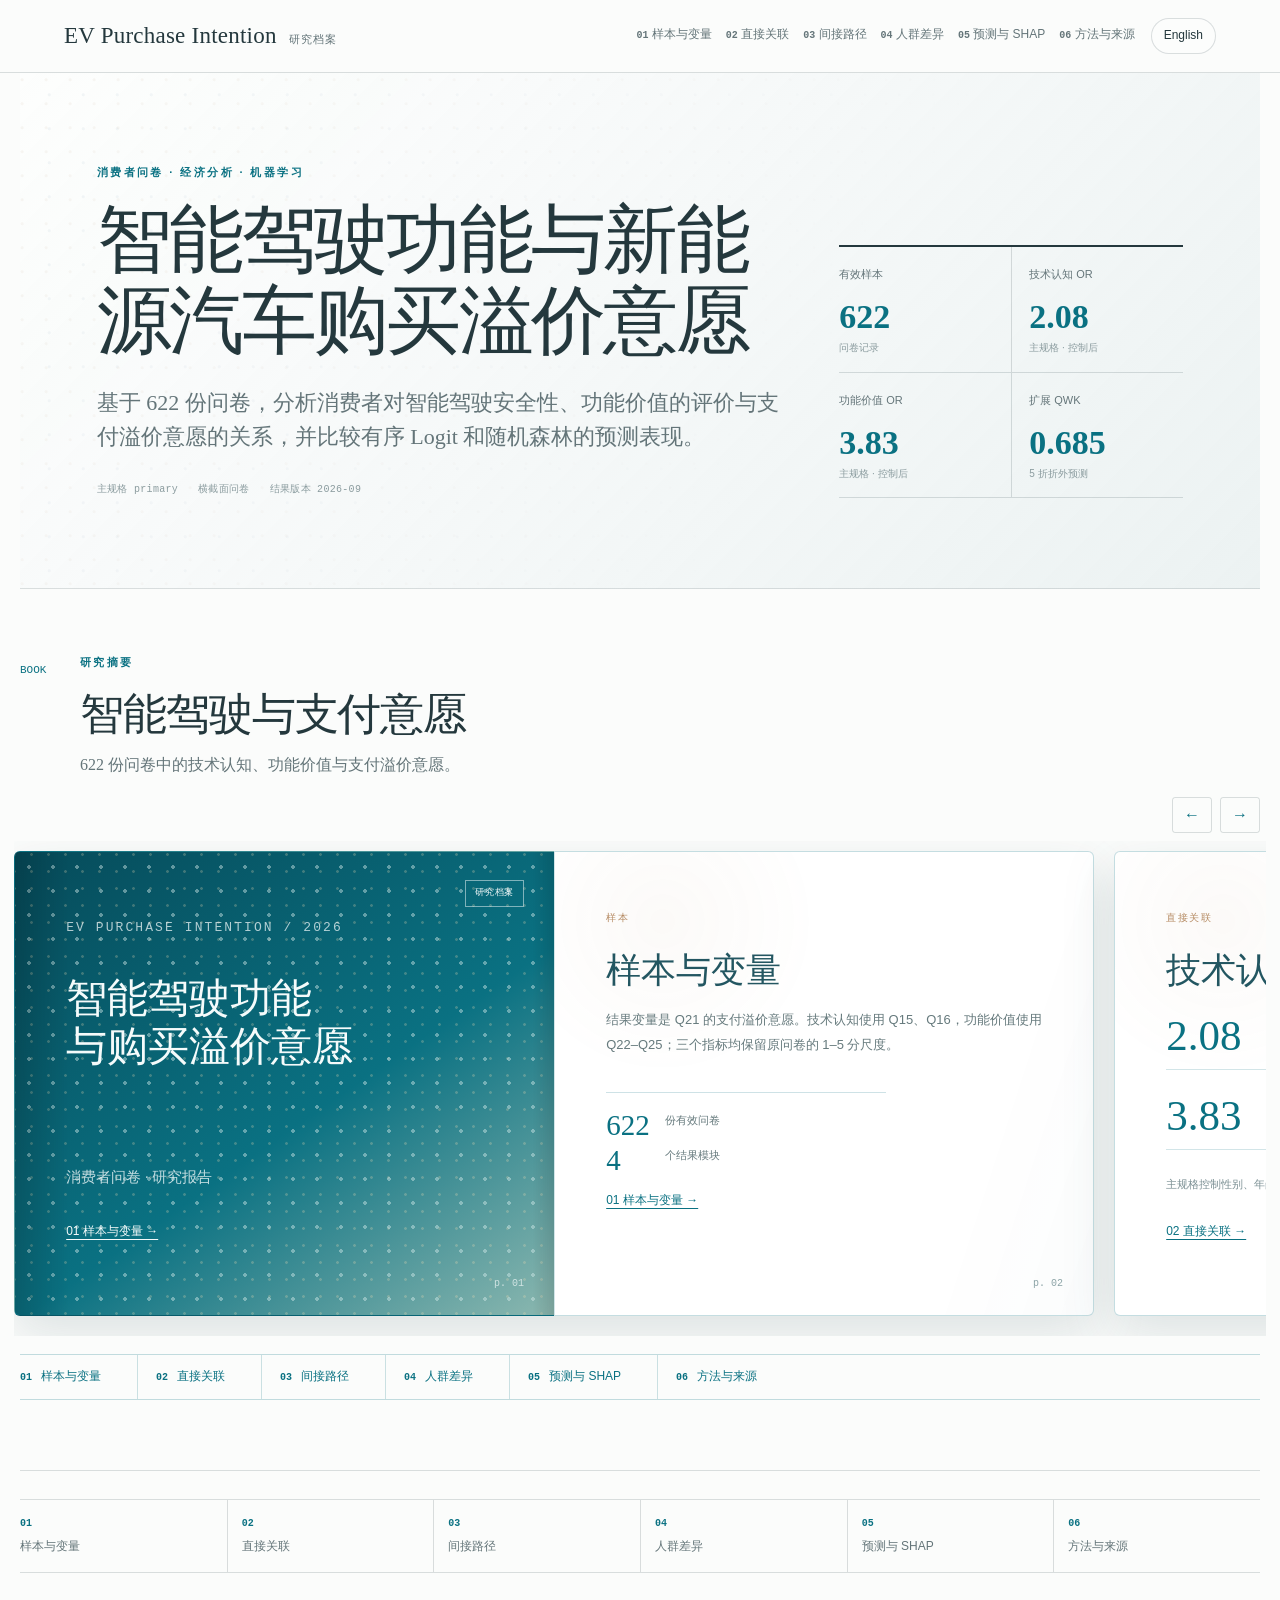
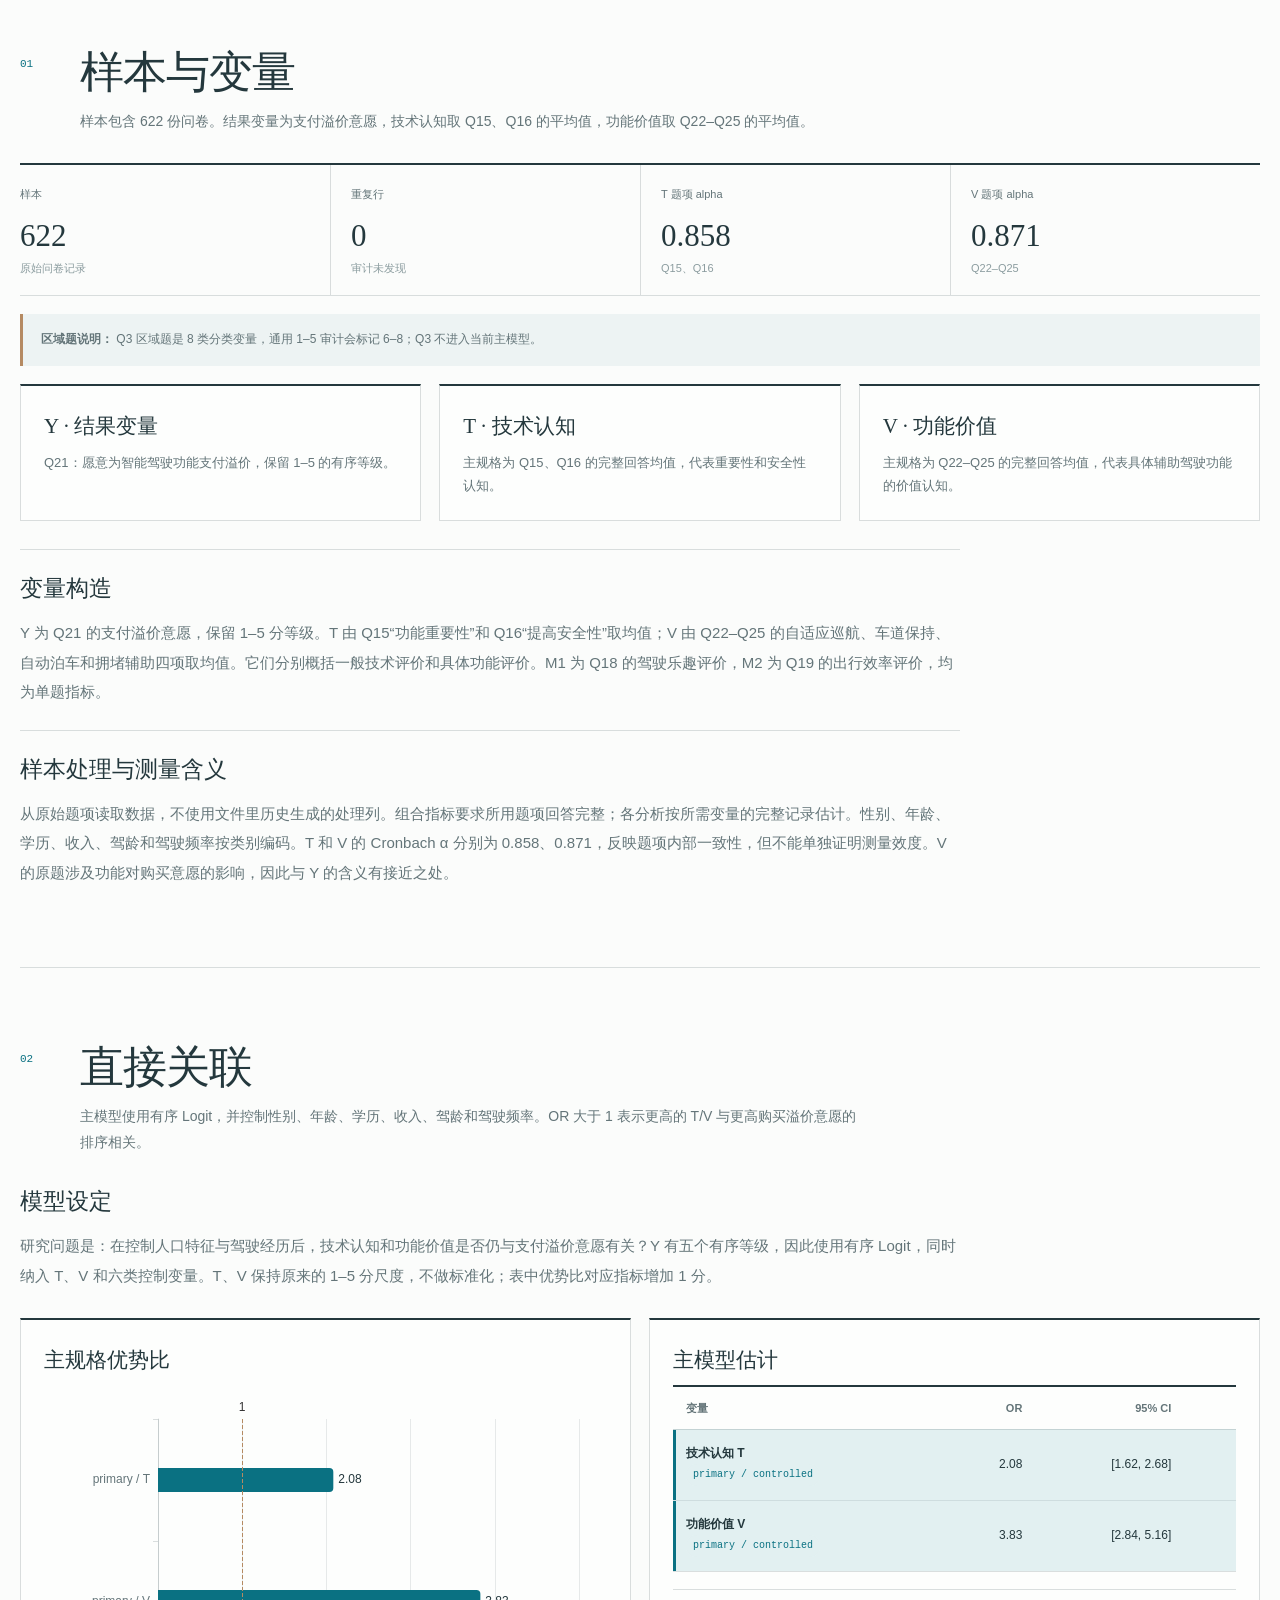
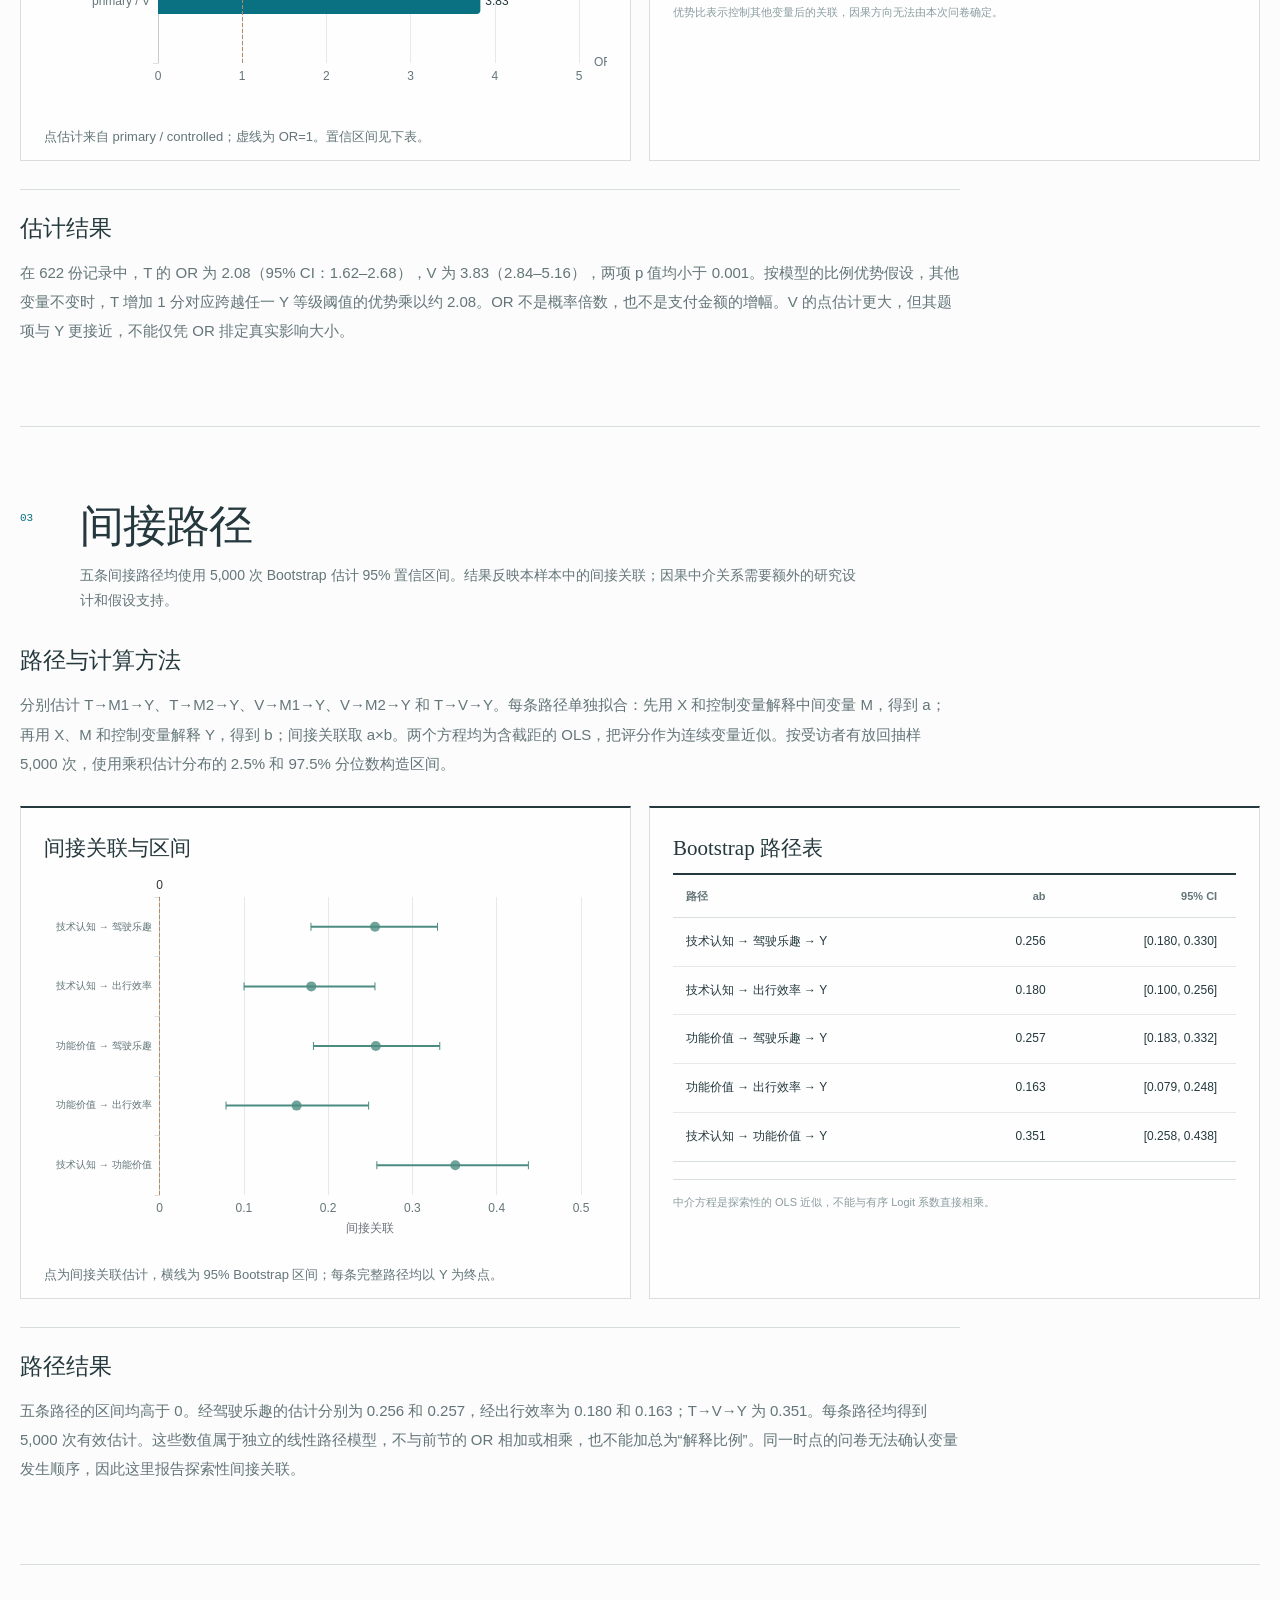
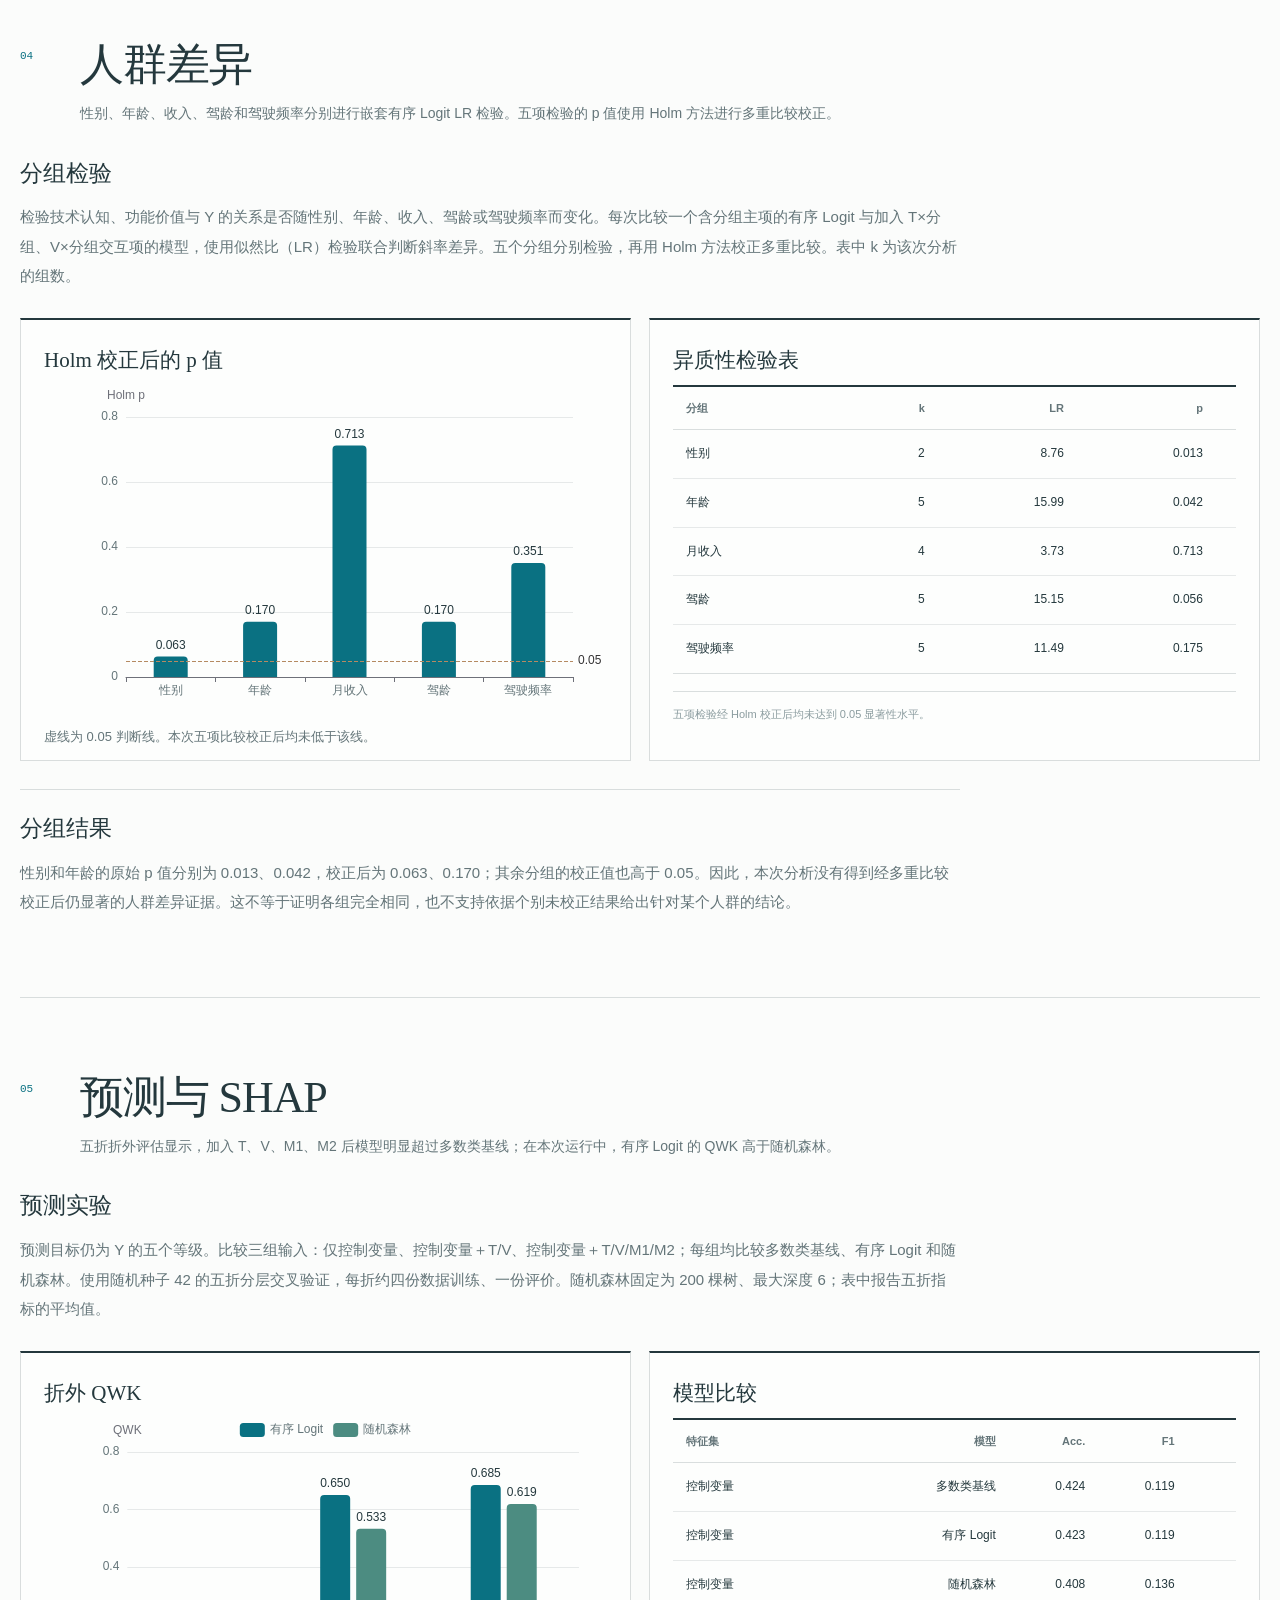
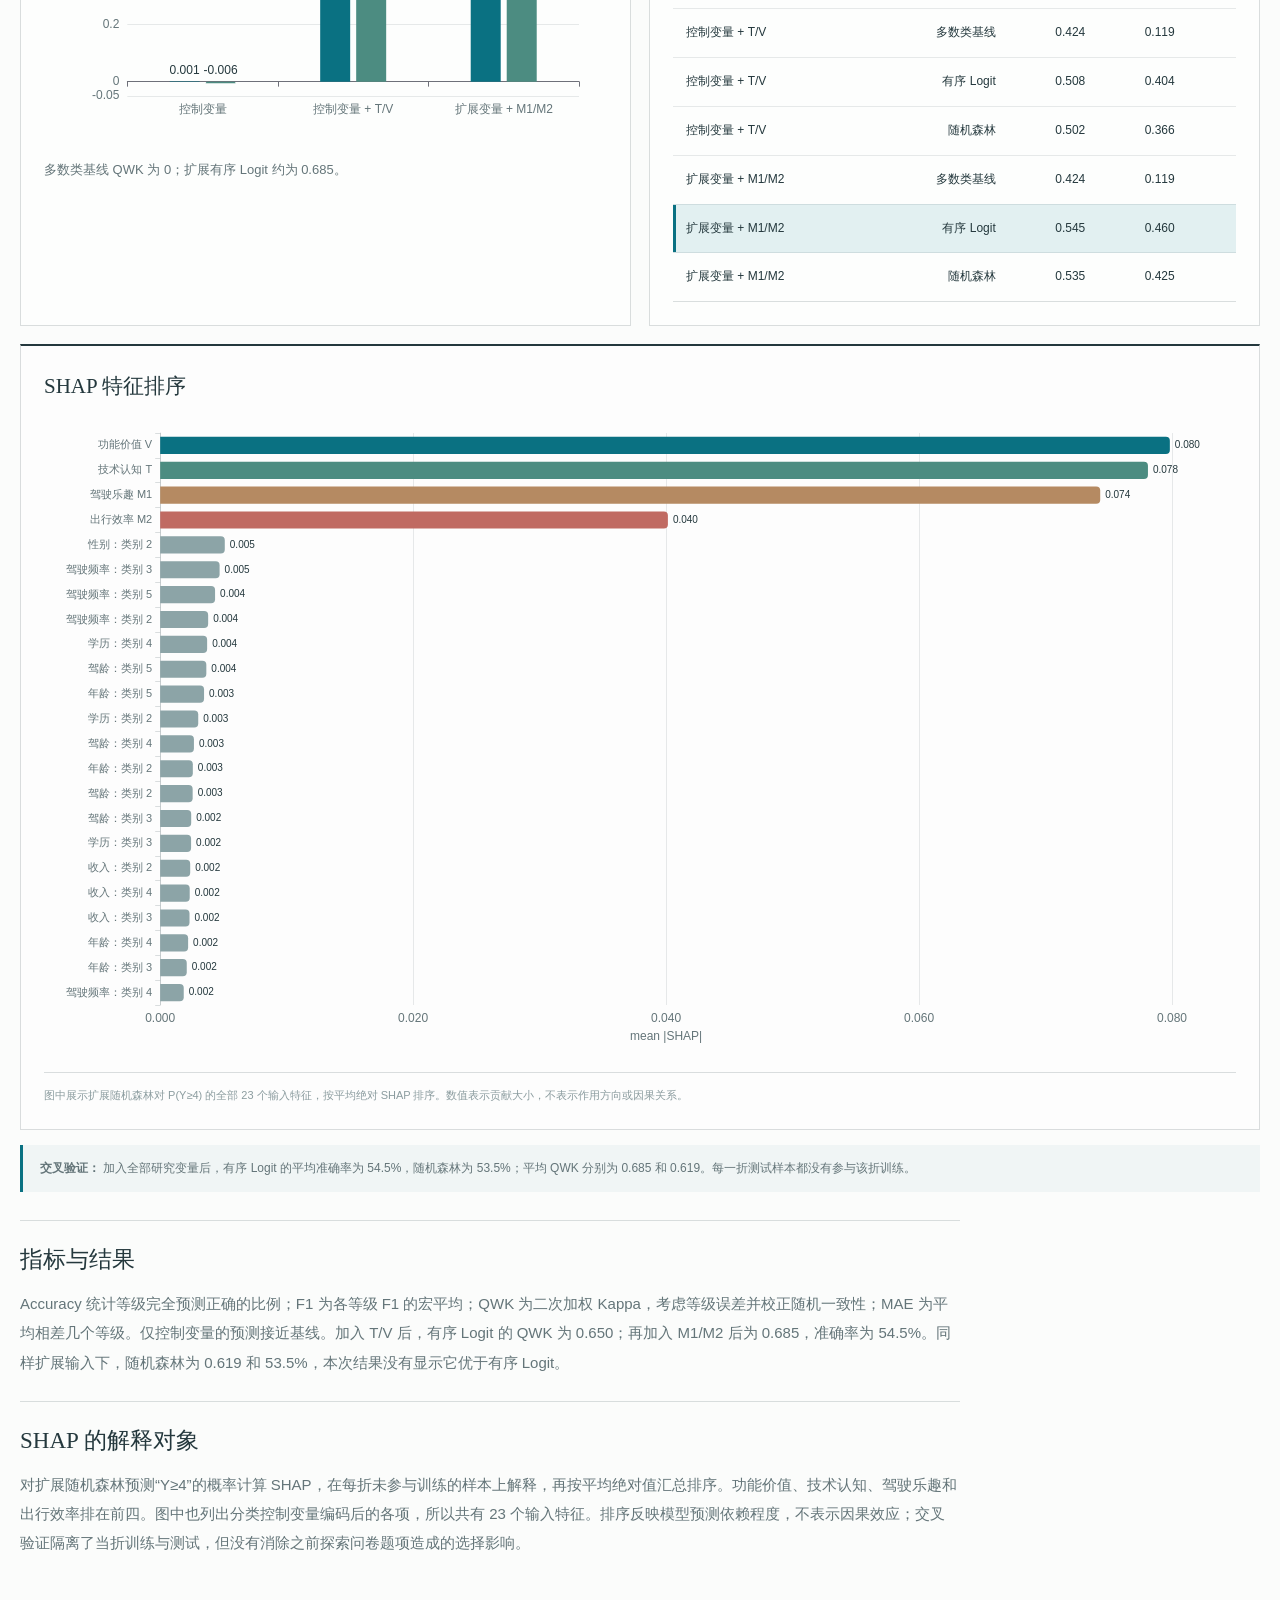
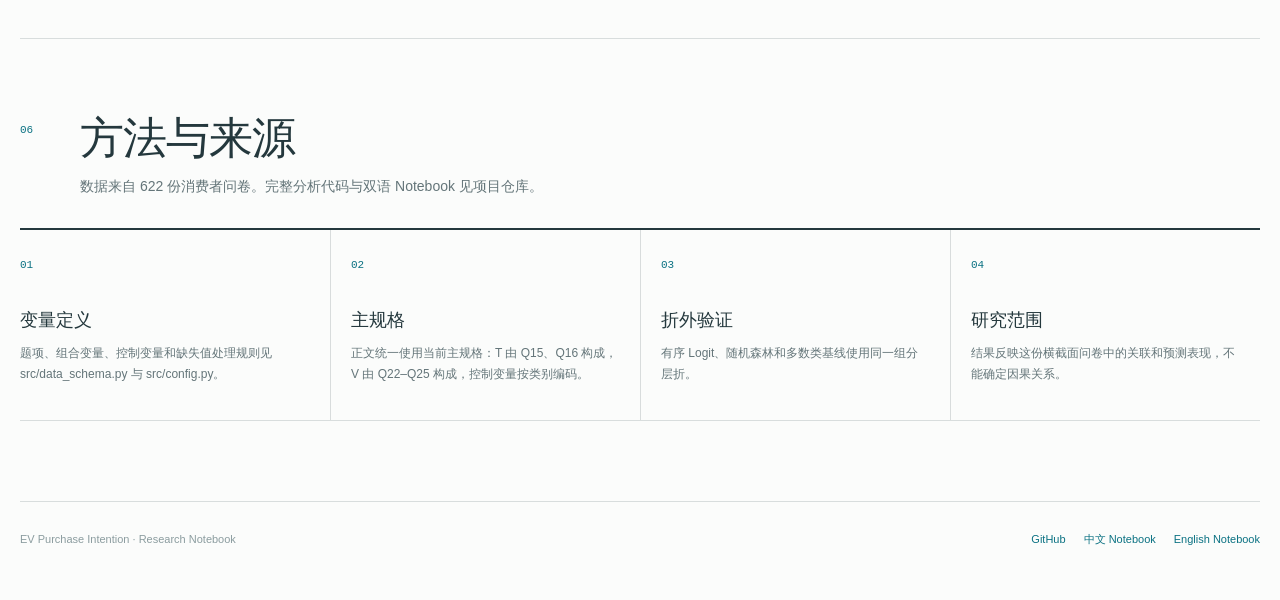
==== commit 6c3145a8: "Remove internal version and run metadata from report" ====
--- a/app/index.html
+++ b/app/index.html
@@ -164,18 +164,15 @@
 </section>
 
     <section id="methods" class="section">
-      <div class="section-head"><span class="section-no">06</span><div><h2><span data-lang="zh">方法与来源</span><span data-lang="en">Methods and sources</span></h2><p class="section-lead"><span data-lang="zh">数据来自 622 份消费者问卷。完整分析代码、双语 Notebook 和运行记录见项目仓库。</span><span data-lang="en">The study uses 622 consumer survey responses. Analysis code, bilingual notebooks and run records are available in the repository.</span></p></div></div>
+      <div class="section-head"><span class="section-no">06</span><div><h2><span data-lang="zh">方法与来源</span><span data-lang="en">Methods and sources</span></h2><p class="section-lead"><span data-lang="zh">数据来自 622 份消费者问卷。完整分析代码与双语 Notebook 见项目仓库。</span><span data-lang="en">The study uses 622 consumer survey responses. Analysis code and bilingual notebooks are available in the repository.</span></p></div></div>
       <div class="method-list">
         <article class="method"><span class="method-no">01</span><h3><span data-lang="zh">变量定义</span><span data-lang="en">Variable definitions</span></h3><p><span data-lang="zh">题项、组合变量、控制变量和缺失值处理规则见 src/data_schema.py 与 src/config.py。</span><span data-lang="en">Item mappings, composites, controls and missing-value rules are defined in src/data_schema.py and src/config.py.</span></p></article>
-        <article class="method"><span class="method-no">02</span><h3><span data-lang="zh">主规格</span><span data-lang="en">Primary model</span></h3><p><span data-lang="zh">正文统一使用当前主规格。题项选择经过探索；备选定义和旧版口径见下方版本记录。</span><span data-lang="en">The report uses the current primary specification. Item selection was exploratory; alternative definitions and the original specification are documented below.</span></p></article>
+        <article class="method"><span class="method-no">02</span><h3><span data-lang="zh">主规格</span><span data-lang="en">Primary model</span></h3><p><span data-lang="zh">正文统一使用当前主规格：T 由 Q15、Q16 构成，V 由 Q22–Q25 构成，控制变量按类别编码。</span><span data-lang="en">The report uses the current primary specification: T uses Q15 and Q16, V uses Q22–Q25, and controls are category-coded.</span></p></article>
         <article class="method"><span class="method-no">03</span><h3><span data-lang="zh">折外验证</span><span data-lang="en">Held-out checks</span></h3><p><span data-lang="zh">有序 Logit、随机森林和多数类基线使用同一组分层折。</span><span data-lang="en">Ordered logit, random forest, and the majority baseline share the same stratified folds.</span></p></article>
         <article class="method"><span class="method-no">04</span><h3><span data-lang="zh">研究范围</span><span data-lang="en">Study scope</span></h3><p><span data-lang="zh">结果反映这份横截面问卷中的关联和预测表现，不能确定因果关系。</span><span data-lang="en">Results describe associations and predictive performance in this cross-sectional survey. They do not establish causality.</span></p></article>
       </div>
-      <div class="note"><strong><span data-lang="zh">数据版本：</span><span data-lang="en">Data version:</span></strong> <span data-lang="zh">本页由一次完整运行生成，随机种子 42，Bootstrap 5,000 次。原始数据不作为网页资产加载。</span><span data-lang="en">This page was generated from one complete run with seed 42 and 5,000 bootstrap draws. The raw survey is not loaded as a page asset.</span></div>
-    <details class="definition-record"><summary><span data-lang="zh">变量定义与版本记录（补充）</span><span data-lang="en">Variable definitions and version history (supplement)</span></summary><p><span data-lang="zh">正文采用 primary：T=Q15/Q16 均值、V=Q22–Q25 均值，控制变量按类别编码。sensitivity 仅在 T 中加入 Q17（减轻疲劳）。legacy 为旧项目口径，V 仅用 Q22，控制变量按有序数值处理。下表用于核对项目修订，不是三个独立研究问题；legacy 同时改变测量与编码，不能将差异归因于单个题项。</span><span data-lang="en">The report uses primary: T averages Q15/Q16, V averages Q22–Q25, with category-coded controls. Sensitivity adds Q17 (fatigue relief) to T. Legacy uses Q22 alone for V and ordinal-coded controls. These are revision records, not three separate research questions; legacy changes both measurement and encoding.</span></p>      <div class="panel" style="margin-top:18px"><div class="table-wrap"><table><thead><tr><th><span data-lang="zh">规格</span><span data-lang="en">Specification</span></th><th>T OR</th><th>V OR</th><th><span data-lang="zh">收敛</span><span data-lang="en">Converged</span></th></tr></thead><tbody id="specTable"></tbody></table></div></div></details></section>
+</section>
 
-    <div class="note"><span data-lang="zh">研究范围：Y 测量的是支付溢价意愿，不是实际购车行为。Q22–Q25 本身涉及功能对购买意愿的影响，与 Y 有概念接近性。题项曾经过历史探索，当前交叉验证不消除先前选题影响。比例优势假设尚未专项检验，OR 依赖该模型假设。</span><span data-lang="en">Scope: Y measures willingness to pay a premium, not actual purchases. Q22–Q25 already concern functions and purchase intention and are conceptually close to Y. Historical item exploration is not undone by the current cross-validation. The proportional-odds assumption has not been specifically tested; OR interpretation remains conditional on it.</span></div>
-    <pre id="provenance" style="white-space:pre-wrap;overflow-wrap:anywhere;font-size:11px"></pre>
     <footer class="footer"><span><span data-lang="zh">EV Purchase Intention · Research Notebook</span><span data-lang="en">EV Purchase Intention · Research Notebook</span></span><span class="footer-links"><a href="https://github.com/Yemyu/ev-purchase-intention" target="_blank" rel="noreferrer">GitHub</a><a href="https://github.com/Yemyu/ev-purchase-intention/blob/main/notebooks/01_ev_purchase_intention_zh.ipynb" target="_blank" rel="noreferrer"><span data-lang="zh">中文 Notebook</span><span data-lang="en">Chinese Notebook</span></a><a href="https://github.com/Yemyu/ev-purchase-intention/blob/main/notebooks/01_ev_purchase_intention_en.ipynb" target="_blank" rel="noreferrer">English Notebook</a></span></footer>
   </main>
   <script src="static/js/lib/echarts.min.js"></script>
--- a/app/static/css/style.css
+++ b/app/static/css/style.css
@@ -209,10 +209,7 @@
 .analysis-explanation { margin-top:28px; display:grid; gap:24px; max-width:940px; }
 .analysis-explanation article { padding-top:20px; border-top:1px solid var(--line); }
 .analysis-explanation h3 { margin:0 0 10px; font-family:var(--serif); font-size:23px; font-weight:500; }
-.analysis-explanation p, .definition-record > p { margin:0; color:var(--muted); font-size:15px; line-height:1.95; }
-.definition-record { margin-top:28px; padding:20px 0; border-top:1px solid var(--line); }
-.definition-record summary { color:var(--primary); cursor:pointer; font-size:15px; }
-.definition-record > p { margin-top:18px; }
+.analysis-explanation p { margin:0; color:var(--muted); font-size:15px; line-height:1.95; }
 .book-detail { display:inline-block; margin:16px 0 22px; color:var(--primary); font-size:12px; text-underline-offset:4px; }
 .book-cover .book-detail { color:#f5fbfb; }
 html { scroll-padding-top:var(--nav-offset,110px); }
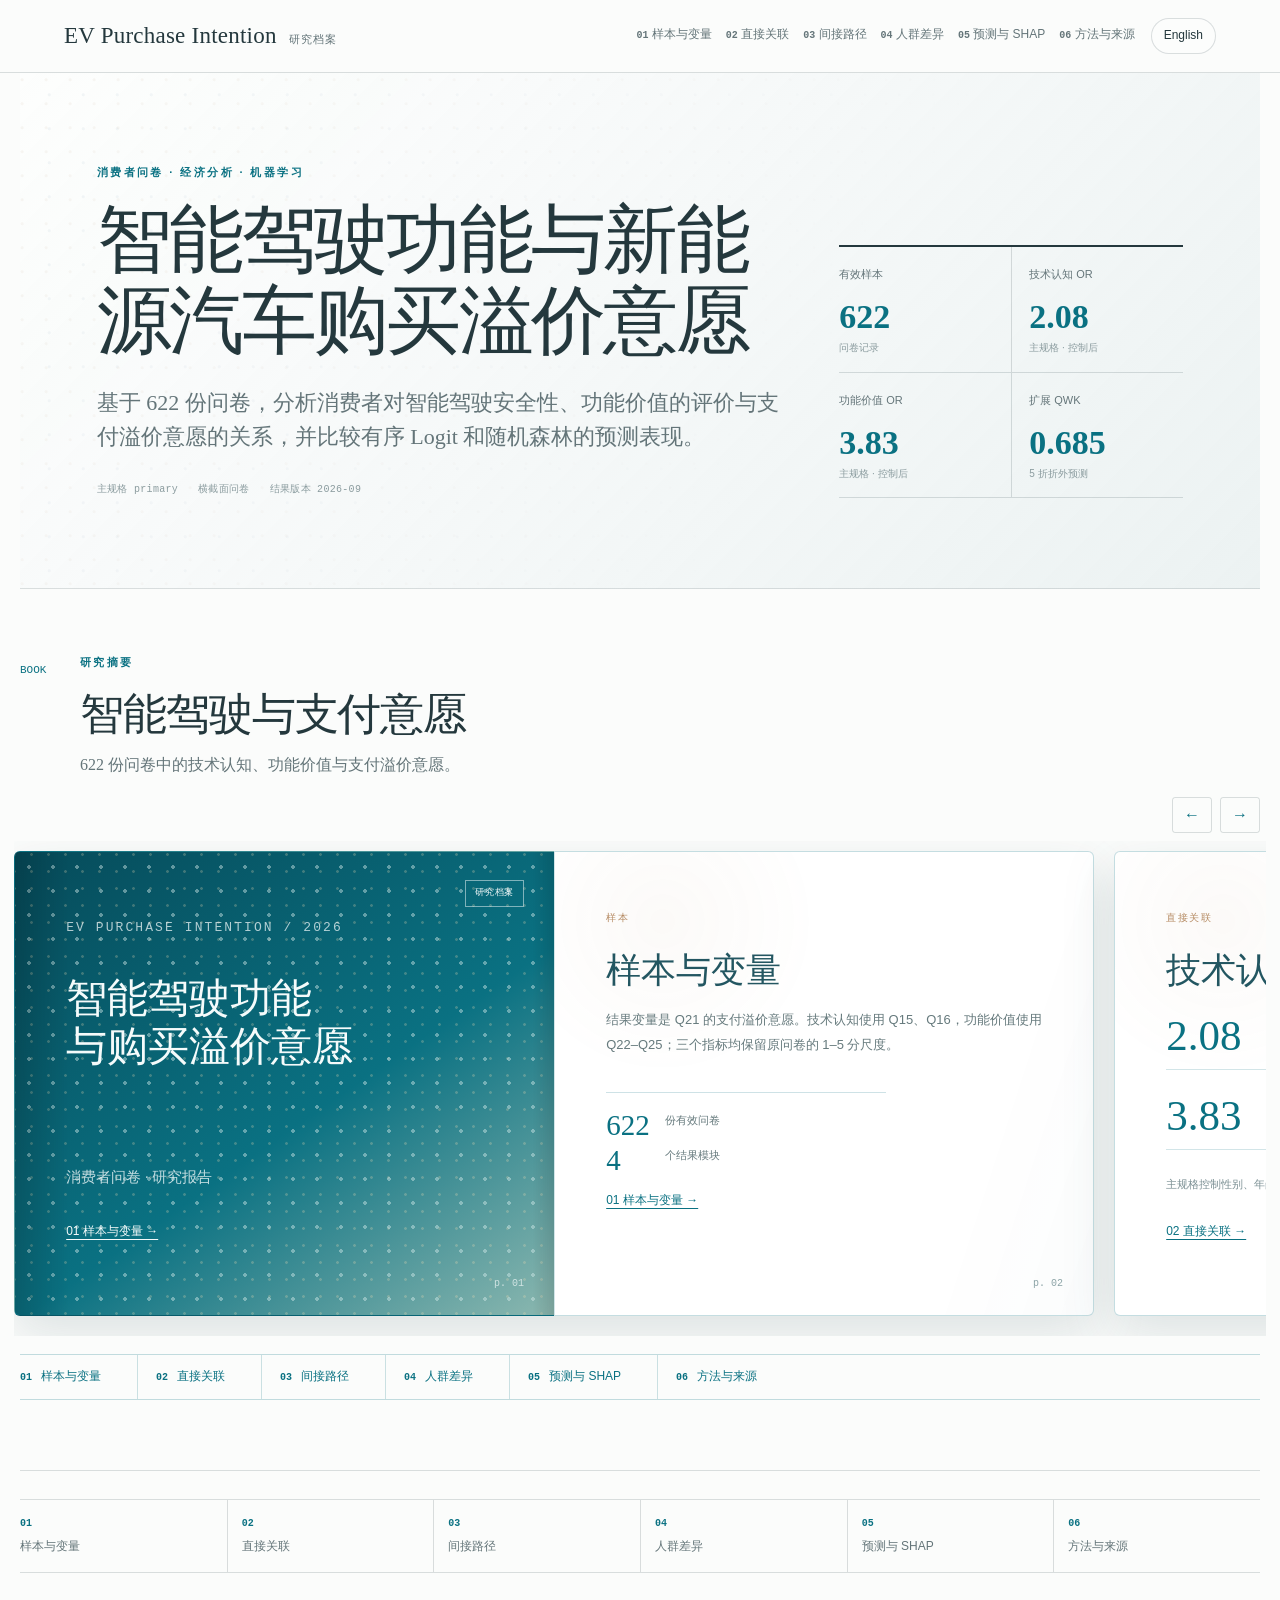
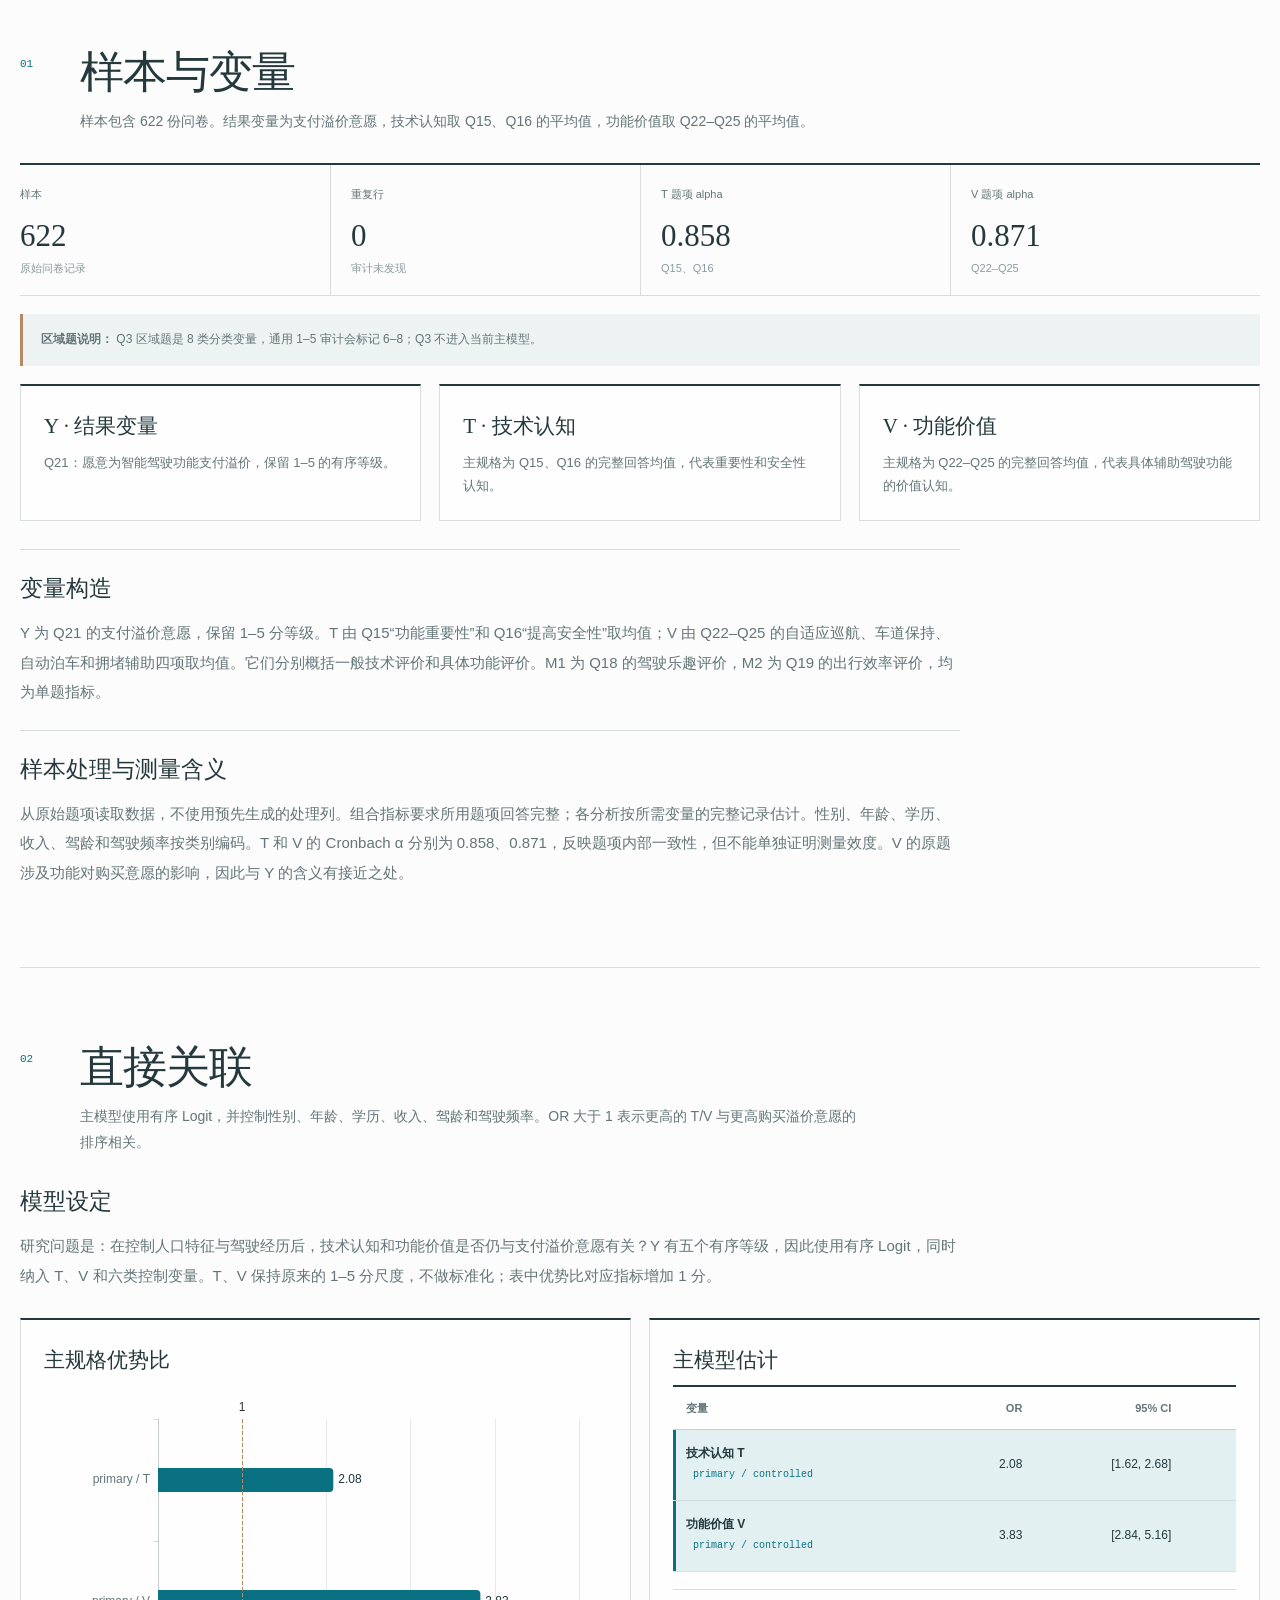
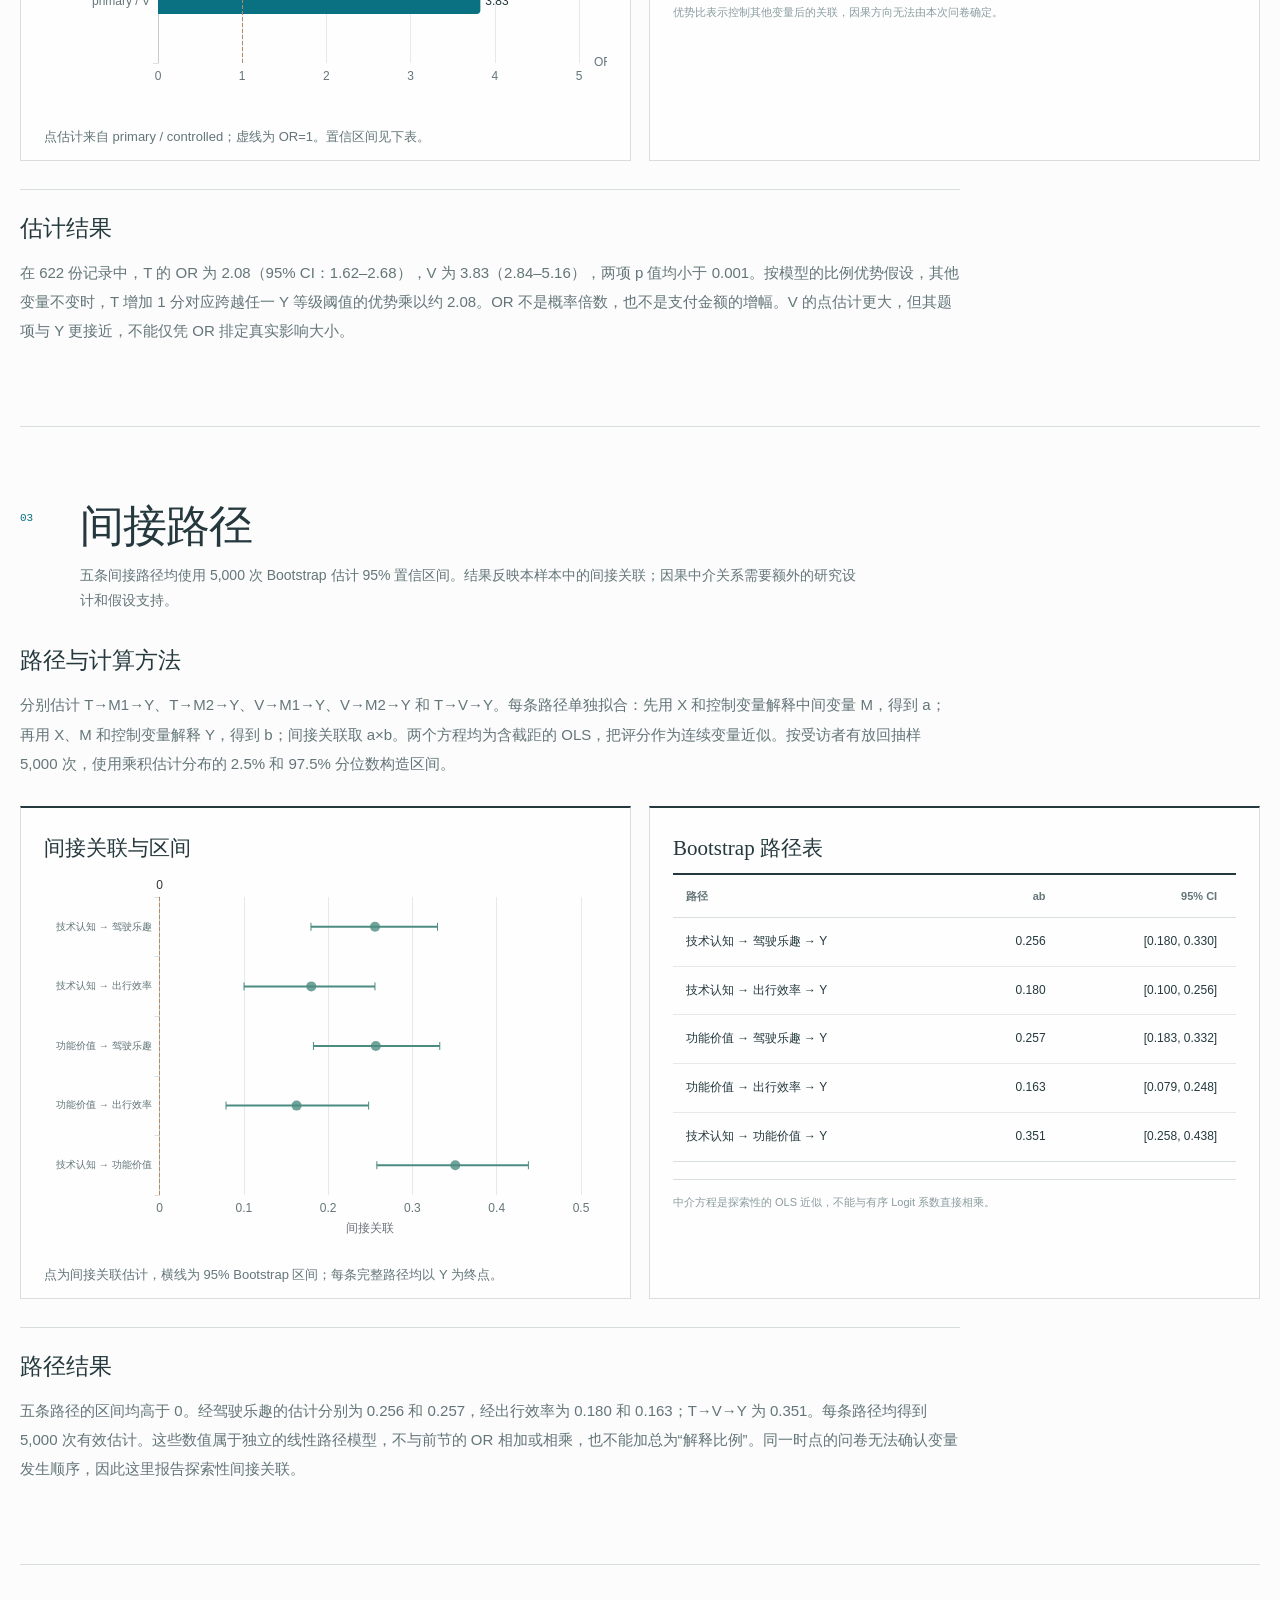
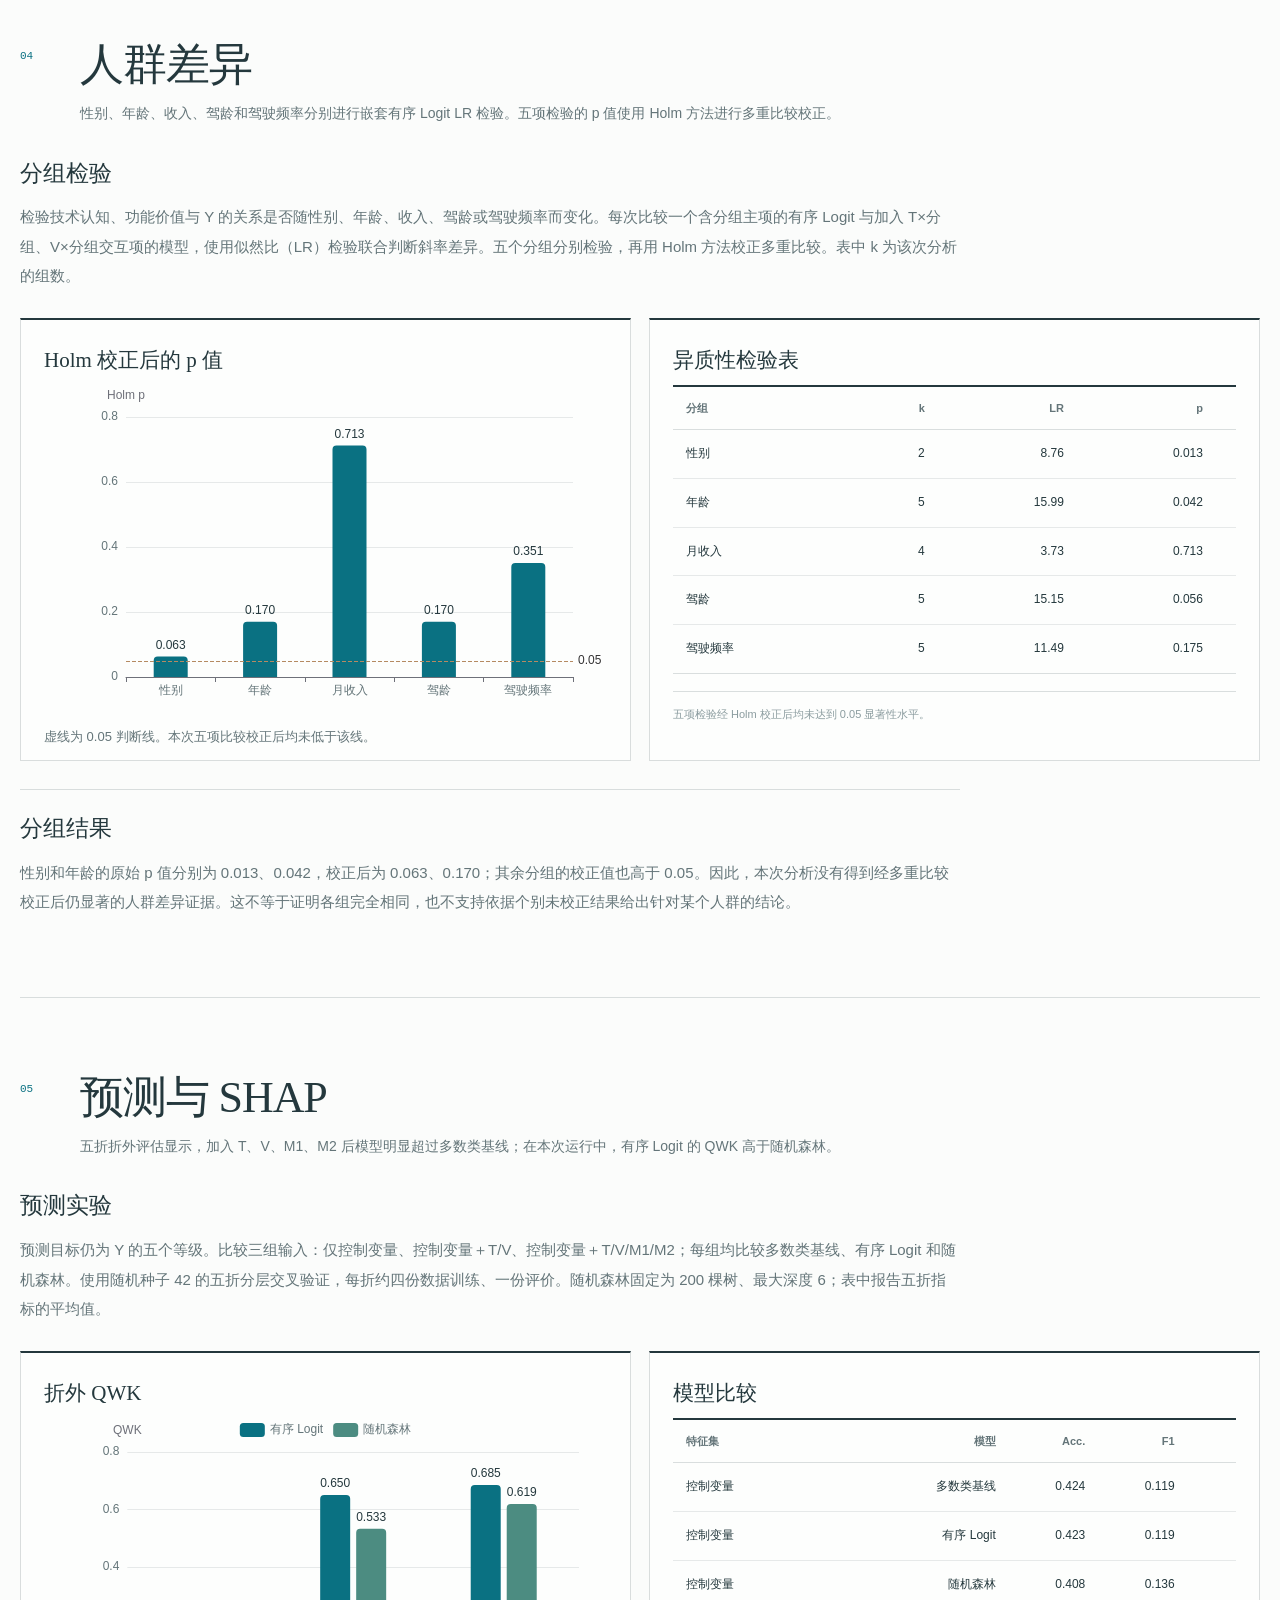
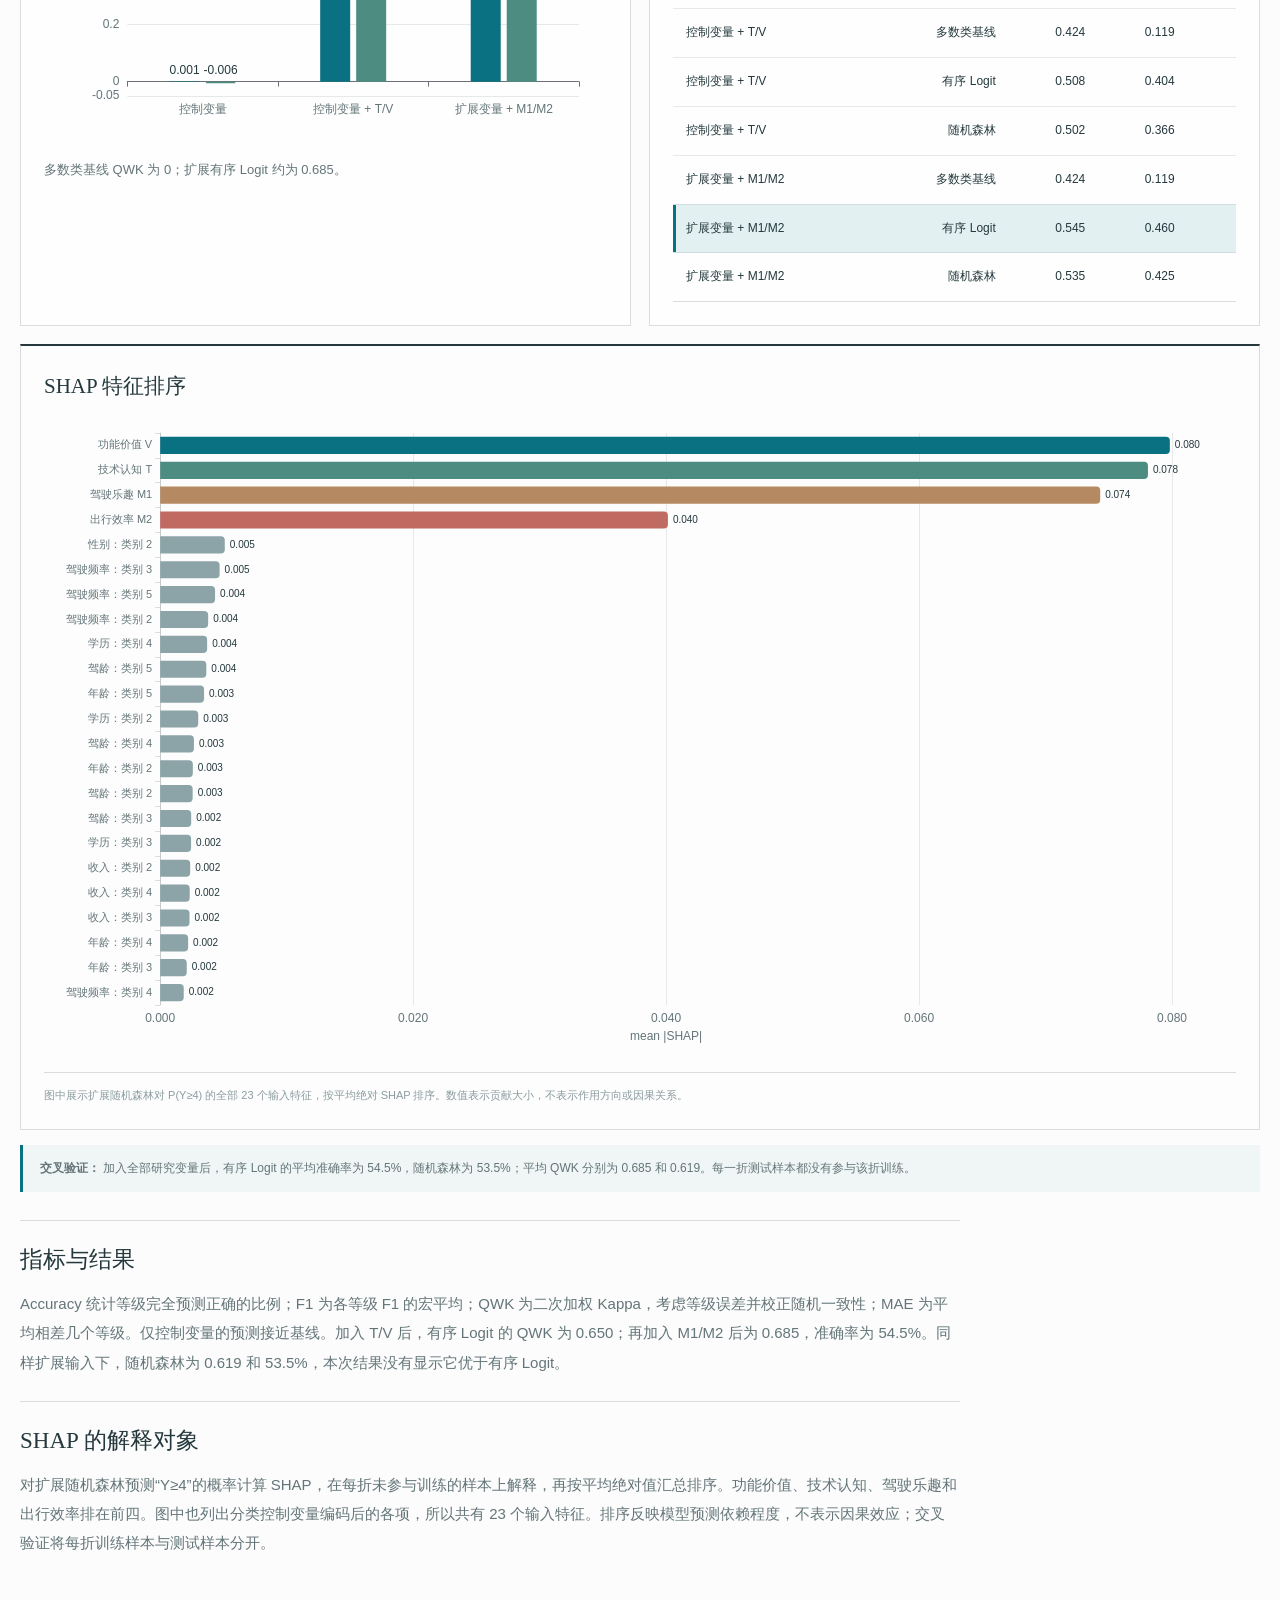
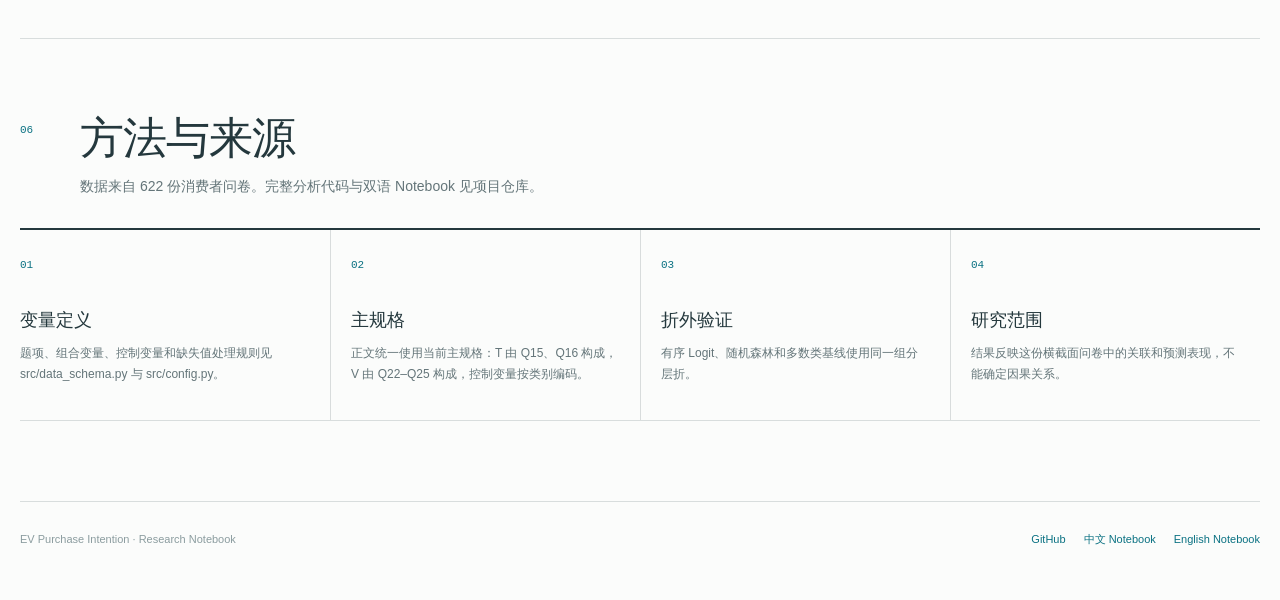
==== commit ea221db2: "Remove exploratory history from reader-facing copy" ====
--- a/app/index.html
+++ b/app/index.html
@@ -91,8 +91,7 @@
             <h3><span data-lang="zh">样本与方法的限制</span><span data-lang="en">Sample and methodological limitations</span></h3>
             <ul class="book-list">
               <li><span data-lang="zh">横截面问卷，不能确定因果。</span><span data-lang="en">Cross-sectional survey; no causal claim.</span></li>
-              <li><span data-lang="zh">题项经过历史探索，当前验证不能消除这一影响。</span><span data-lang="en">Historical item exploration still matters.</span></li>
-              <li><span data-lang="zh">比例优势假设尚未专项检验。</span><span data-lang="en">The proportional-odds assumption needs a dedicated check.</span></li>
+                            <li><span data-lang="zh">比例优势假设尚未专项检验。</span><span data-lang="en">The proportional-odds assumption needs a dedicated check.</span></li>
             </ul>
             <a class="book-detail" href="#methods"><span data-lang="zh">06 方法与来源 →</span><span data-lang="en">06 Methods and sources →</span></a><span class="book-page-number">p. 06</span>
           </article>
@@ -117,7 +116,7 @@
         <article class="panel"><h3><span data-lang="zh">T · 技术认知</span><span data-lang="en">T · Technology proxy</span></h3><p><span data-lang="zh">主规格为 Q15、Q16 的完整回答均值，代表重要性和安全性认知。</span><span data-lang="en">The primary proxy is the complete-row mean of Q15 and Q16, representing importance and safety recognition.</span></p></article>
         <article class="panel"><h3><span data-lang="zh">V · 功能价值</span><span data-lang="en">V · Function-value proxy</span></h3><p><span data-lang="zh">主规格为 Q22–Q25 的完整回答均值，代表具体辅助驾驶功能的价值认知。</span><span data-lang="en">The primary proxy is the complete-row mean of Q22–Q25, representing value recognition for concrete assisted-driving functions.</span></p></article>
       </div>
-    <div class="analysis-explanation"><article><h3><span data-lang="zh">变量构造</span><span data-lang="en">Variable construction</span></h3><p><span data-lang="zh">Y 为 Q21 的支付溢价意愿，保留 1–5 分等级。T 由 Q15“功能重要性”和 Q16“提高安全性”取均值；V 由 Q22–Q25 的自适应巡航、车道保持、自动泊车和拥堵辅助四项取均值。它们分别概括一般技术评价和具体功能评价。M1 为 Q18 的驾驶乐趣评价，M2 为 Q19 的出行效率评价，均为单题指标。</span><span data-lang="en">Y is the ordered 1–5 response to Q21 on willingness to pay a premium. T averages Q15 (importance) and Q16 (safety). V averages Q22–Q25 on adaptive cruise control, lane keeping, parking assistance and traffic-jam assistance. M1 is Q18 (driving pleasure); M2 is Q19 (travel efficiency), both single-item measures.</span></p></article><article><h3><span data-lang="zh">样本处理与测量含义</span><span data-lang="en">Sample preparation and measurement</span></h3><p><span data-lang="zh">从原始题项读取数据，不使用文件里历史生成的处理列。组合指标要求所用题项回答完整；各分析按所需变量的完整记录估计。性别、年龄、学历、收入、驾龄和驾驶频率按类别编码。T 和 V 的 Cronbach α 分别为 0.858、0.871，反映题项内部一致性，但不能单独证明测量效度。V 的原题涉及功能对购买意愿的影响，因此与 Y 的含义有接近之处。</span><span data-lang="en">The pipeline reads original items rather than historical processed columns. Composites require complete item responses, and each analysis uses complete records for its required variables. Six demographic and driving controls are category-coded. Cronbach’s alpha is 0.858 for T and 0.871 for V; these assess internal consistency, not construct validity. V’s questions already refer to purchase intention, so its meaning overlaps with Y.</span></p></article></div>
+    <div class="analysis-explanation"><article><h3><span data-lang="zh">变量构造</span><span data-lang="en">Variable construction</span></h3><p><span data-lang="zh">Y 为 Q21 的支付溢价意愿，保留 1–5 分等级。T 由 Q15“功能重要性”和 Q16“提高安全性”取均值；V 由 Q22–Q25 的自适应巡航、车道保持、自动泊车和拥堵辅助四项取均值。它们分别概括一般技术评价和具体功能评价。M1 为 Q18 的驾驶乐趣评价，M2 为 Q19 的出行效率评价，均为单题指标。</span><span data-lang="en">Y is the ordered 1–5 response to Q21 on willingness to pay a premium. T averages Q15 (importance) and Q16 (safety). V averages Q22–Q25 on adaptive cruise control, lane keeping, parking assistance and traffic-jam assistance. M1 is Q18 (driving pleasure); M2 is Q19 (travel efficiency), both single-item measures.</span></p></article><article><h3><span data-lang="zh">样本处理与测量含义</span><span data-lang="en">Sample preparation and measurement</span></h3><p><span data-lang="zh">从原始题项读取数据，不使用预先生成的处理列。组合指标要求所用题项回答完整；各分析按所需变量的完整记录估计。性别、年龄、学历、收入、驾龄和驾驶频率按类别编码。T 和 V 的 Cronbach α 分别为 0.858、0.871，反映题项内部一致性，但不能单独证明测量效度。V 的原题涉及功能对购买意愿的影响，因此与 Y 的含义有接近之处。</span><span data-lang="en">The pipeline reads original items rather than pre-generated processed columns. Composites require complete item responses, and each analysis uses complete records for its required variables. Six demographic and driving controls are category-coded. Cronbach’s alpha is 0.858 for T and 0.871 for V; these assess internal consistency, not construct validity. V’s questions already refer to purchase intention, so its meaning overlaps with Y.</span></p></article></div>
 </section>
 
     <section id="direct" class="section">
@@ -160,7 +159,7 @@
       </div>
       <article class="panel shap-panel" style="margin-top:18px"><h3><span data-lang="zh">SHAP 特征排序</span><span data-lang="en">SHAP feature ranking</span></h3><div id="shapChart" class="chart shap-chart" role="img" aria-label="Mean absolute SHAP feature ranking"></div><p class="panel-note"><span data-lang="zh">图中展示扩展随机森林对 P(Y≥4) 的全部 23 个输入特征，按平均绝对 SHAP 排序。数值表示贡献大小，不表示作用方向或因果关系。</span><span data-lang="en">The chart shows all 23 inputs used by the extended forest for P(Y≥4), ranked by mean absolute SHAP. Magnitude does not indicate direction or causality.</span></p></article>
       <div class="cv-note"><strong><span data-lang="zh">交叉验证：</span><span data-lang="en">Cross-validation:</span></strong> <span data-lang="zh">加入全部研究变量后，有序 Logit 的平均准确率为 54.5%，随机森林为 53.5%；平均 QWK 分别为 0.685 和 0.619。每一折测试样本都没有参与该折训练。</span><span data-lang="en">With all study variables included, mean accuracy is 54.5% for ordered logit and 53.5% for random forest; mean QWK is 0.685 and 0.619. Each test fold was kept outside training.</span></div>
-    <div class="analysis-explanation"><article><h3><span data-lang="zh">指标与结果</span><span data-lang="en">Metrics and results</span></h3><p><span data-lang="zh">Accuracy 统计等级完全预测正确的比例；F1 为各等级 F1 的宏平均；QWK 为二次加权 Kappa，考虑等级误差并校正随机一致性；MAE 为平均相差几个等级。仅控制变量的预测接近基线。加入 T/V 后，有序 Logit 的 QWK 为 0.650；再加入 M1/M2 后为 0.685，准确率为 54.5%。同样扩展输入下，随机森林为 0.619 和 53.5%，本次结果没有显示它优于有序 Logit。</span><span data-lang="en">Accuracy measures exact category matches; F1 is macro-averaged across categories; QWK is quadratic-weighted kappa; MAE is the mean absolute category error. Controls alone perform near the baseline. Ordered-logit QWK reaches 0.650 with T/V and 0.685 with M1/M2 added, with accuracy 54.5%. The extended random forest scores 0.619 and 53.5%, so it does not outperform ordered logit in this run.</span></p></article><article><h3><span data-lang="zh">SHAP 的解释对象</span><span data-lang="en">What SHAP explains</span></h3><p><span data-lang="zh">对扩展随机森林预测“Y≥4”的概率计算 SHAP，在每折未参与训练的样本上解释，再按平均绝对值汇总排序。功能价值、技术认知、驾驶乐趣和出行效率排在前四。图中也列出分类控制变量编码后的各项，所以共有 23 个输入特征。排序反映模型预测依赖程度，不表示因果效应；交叉验证隔离了当折训练与测试，但没有消除之前探索问卷题项造成的选择影响。</span><span data-lang="en">SHAP explains the extended forest’s predicted probability of Y≥4 on each held-out fold. Features are ranked by mean absolute attribution, with V, T, M1 and M2 first. Category-coded controls bring the total to 23 inputs. The ranking describes predictive attribution, not causal effects. Fold separation does not undo historical exploration of questionnaire items.</span></p></article></div>
+    <div class="analysis-explanation"><article><h3><span data-lang="zh">指标与结果</span><span data-lang="en">Metrics and results</span></h3><p><span data-lang="zh">Accuracy 统计等级完全预测正确的比例；F1 为各等级 F1 的宏平均；QWK 为二次加权 Kappa，考虑等级误差并校正随机一致性；MAE 为平均相差几个等级。仅控制变量的预测接近基线。加入 T/V 后，有序 Logit 的 QWK 为 0.650；再加入 M1/M2 后为 0.685，准确率为 54.5%。同样扩展输入下，随机森林为 0.619 和 53.5%，本次结果没有显示它优于有序 Logit。</span><span data-lang="en">Accuracy measures exact category matches; F1 is macro-averaged across categories; QWK is quadratic-weighted kappa; MAE is the mean absolute category error. Controls alone perform near the baseline. Ordered-logit QWK reaches 0.650 with T/V and 0.685 with M1/M2 added, with accuracy 54.5%. The extended random forest scores 0.619 and 53.5%, so it does not outperform ordered logit in this run.</span></p></article><article><h3><span data-lang="zh">SHAP 的解释对象</span><span data-lang="en">What SHAP explains</span></h3><p><span data-lang="zh">对扩展随机森林预测“Y≥4”的概率计算 SHAP，在每折未参与训练的样本上解释，再按平均绝对值汇总排序。功能价值、技术认知、驾驶乐趣和出行效率排在前四。图中也列出分类控制变量编码后的各项，所以共有 23 个输入特征。排序反映模型预测依赖程度，不表示因果效应；交叉验证将每折训练样本与测试样本分开。</span><span data-lang="en">SHAP explains the extended forest’s predicted probability of Y≥4 on each held-out fold. Features are ranked by mean absolute attribution, with V, T, M1 and M2 first. Category-coded controls bring the total to 23 inputs. The ranking describes predictive attribution, not causal effects. Each fold keeps its test sample outside training.</span></p></article></div>
 </section>
 
     <section id="methods" class="section">
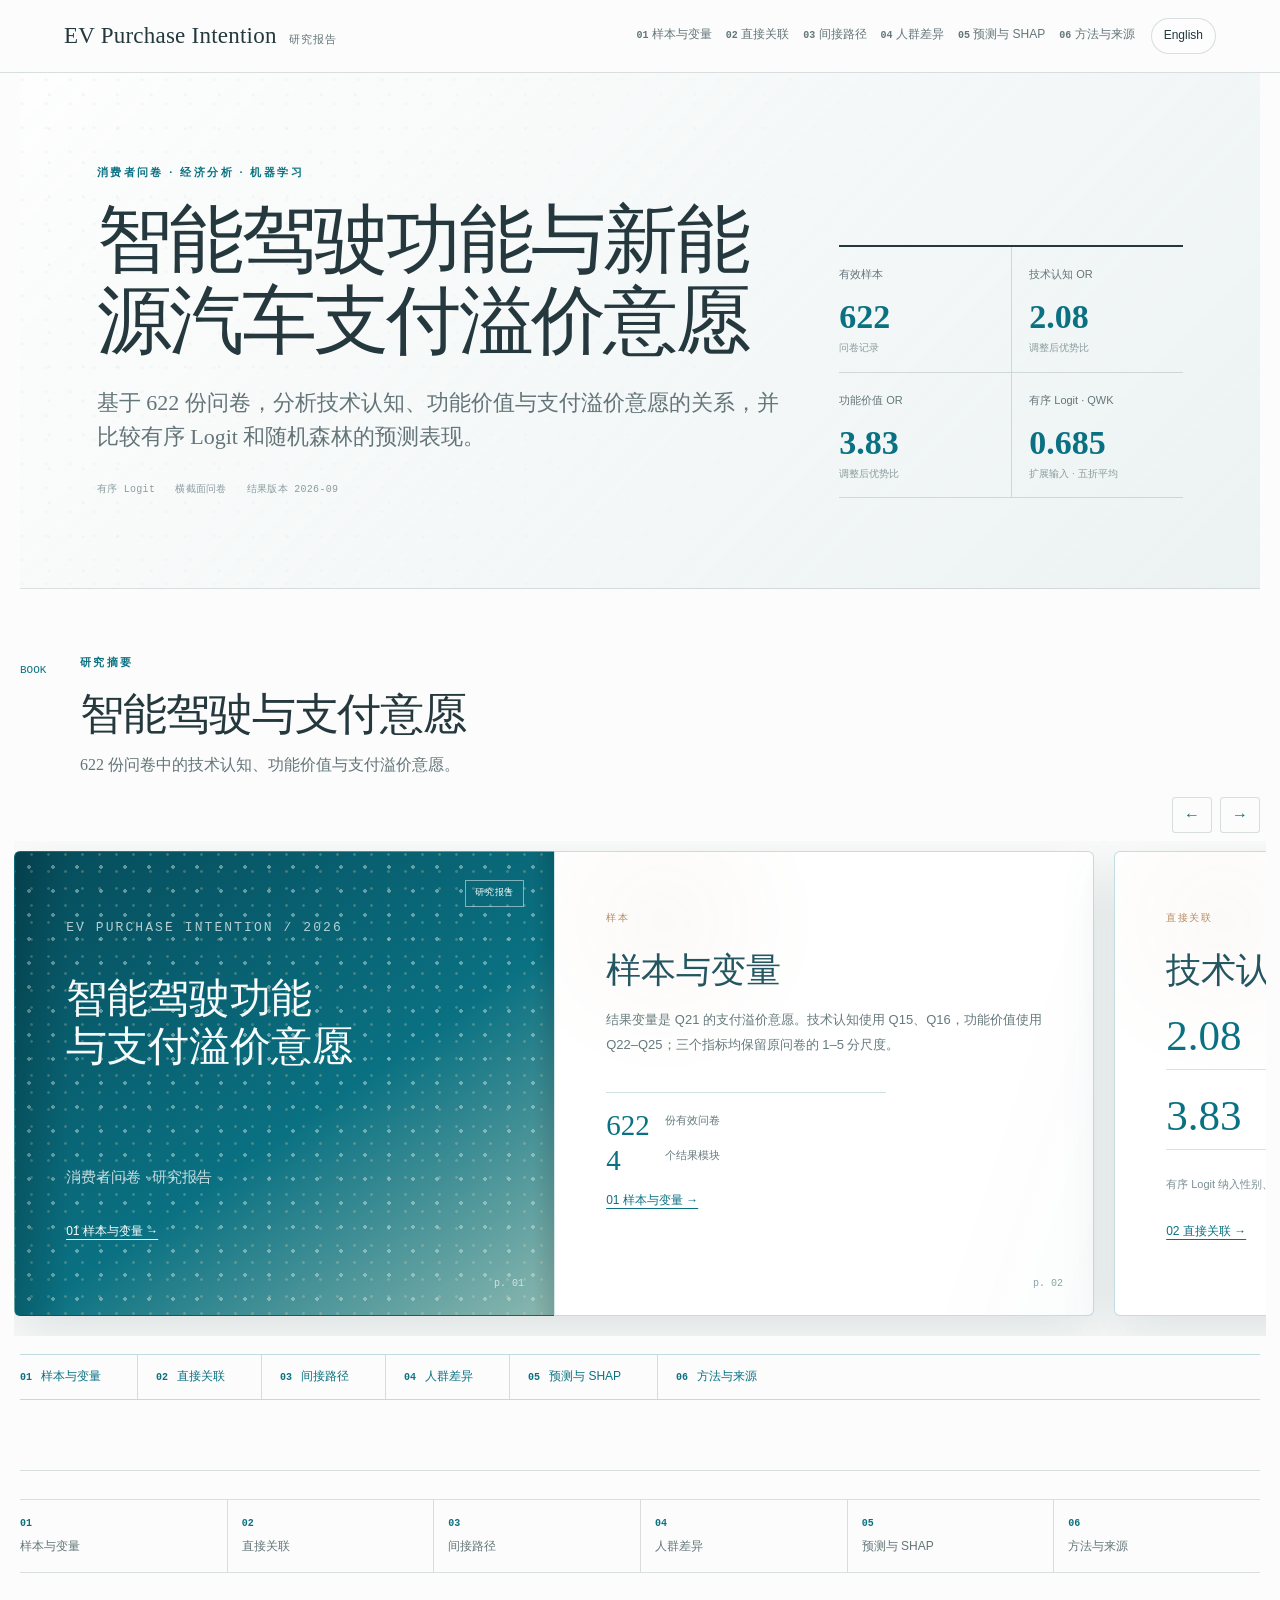
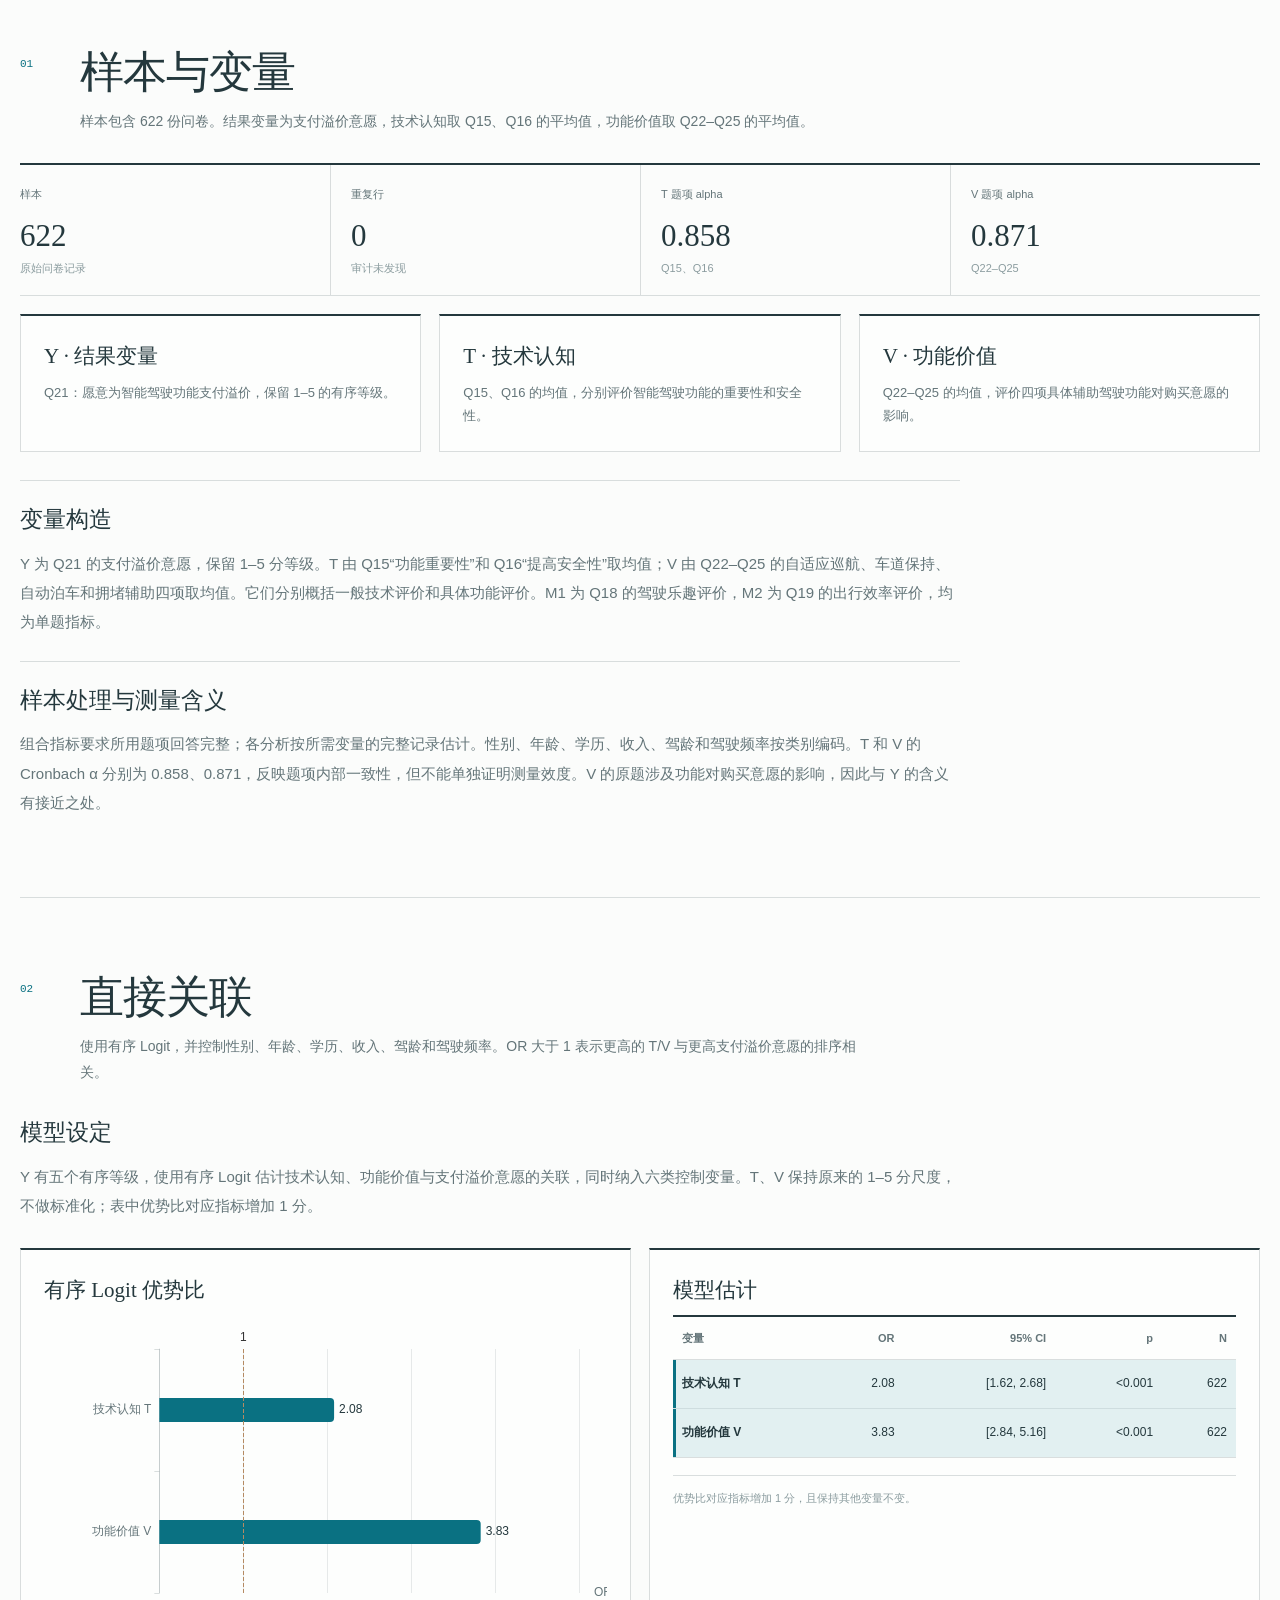
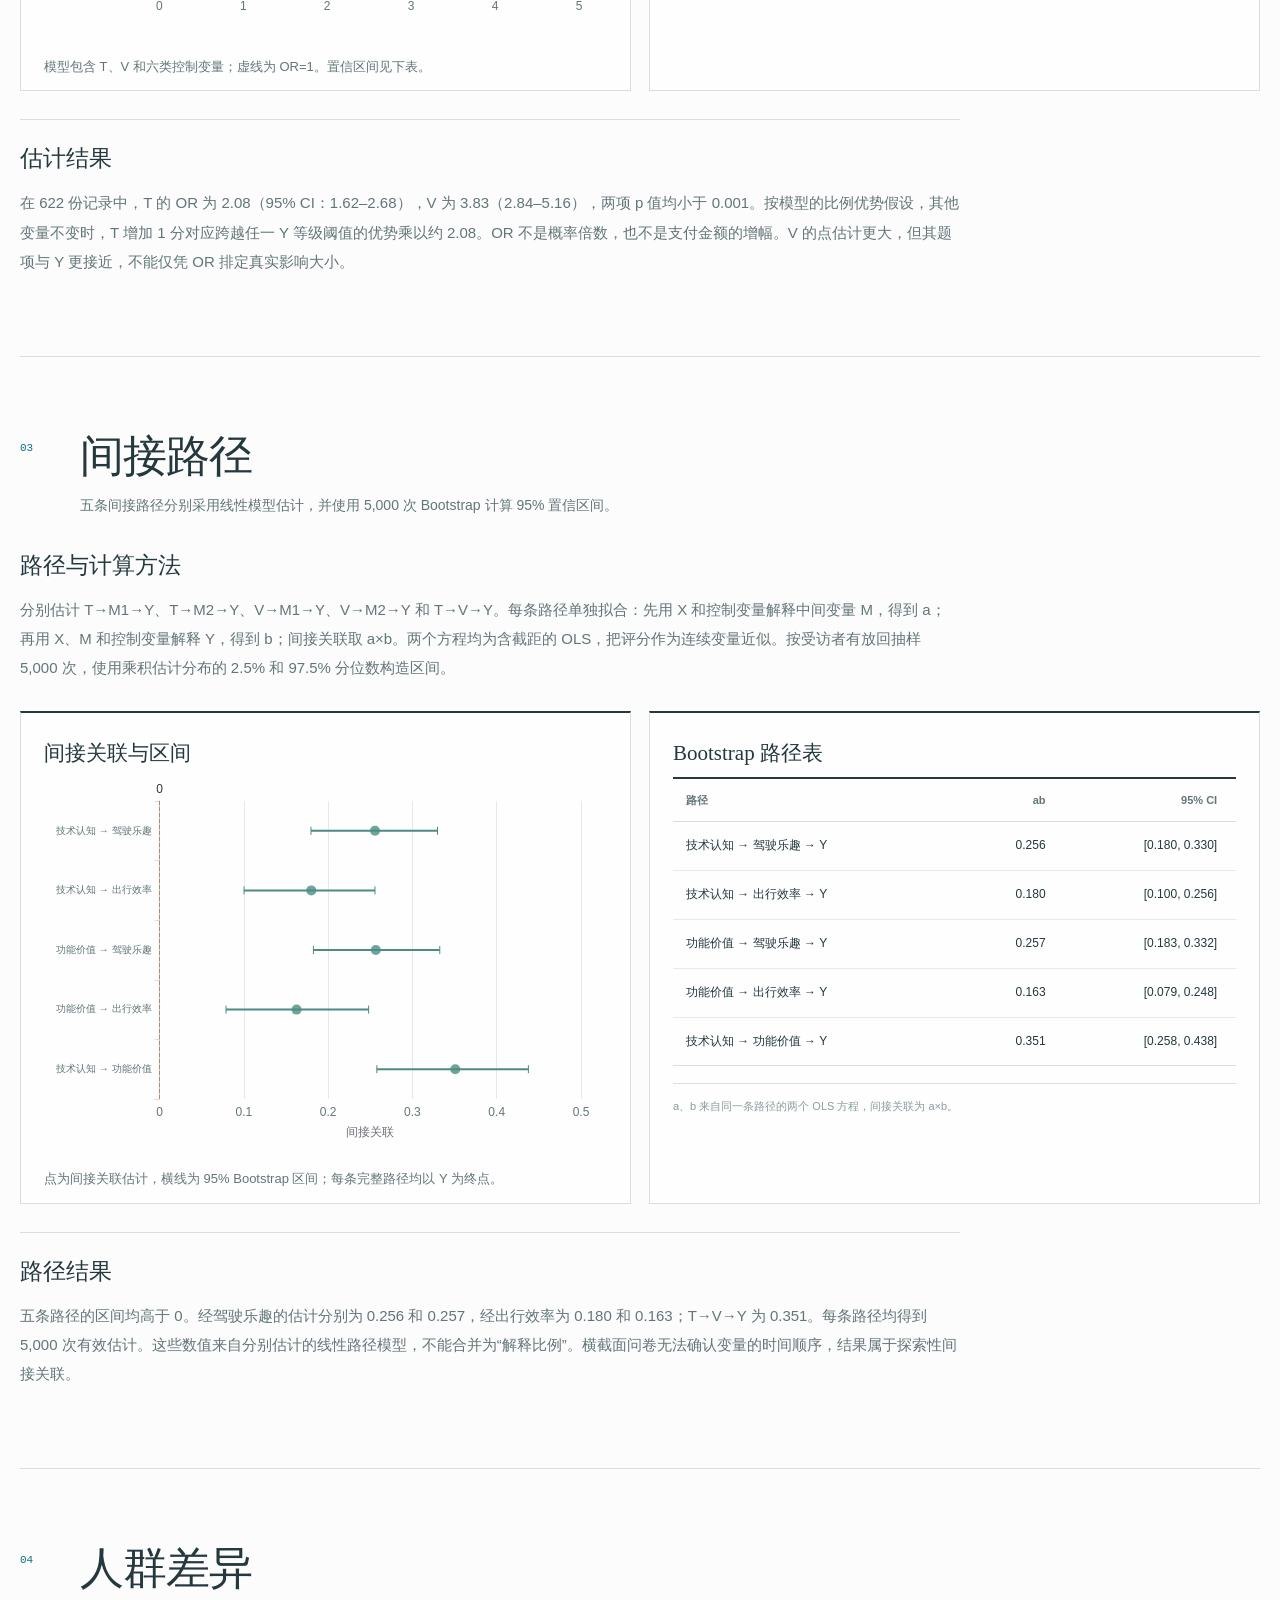
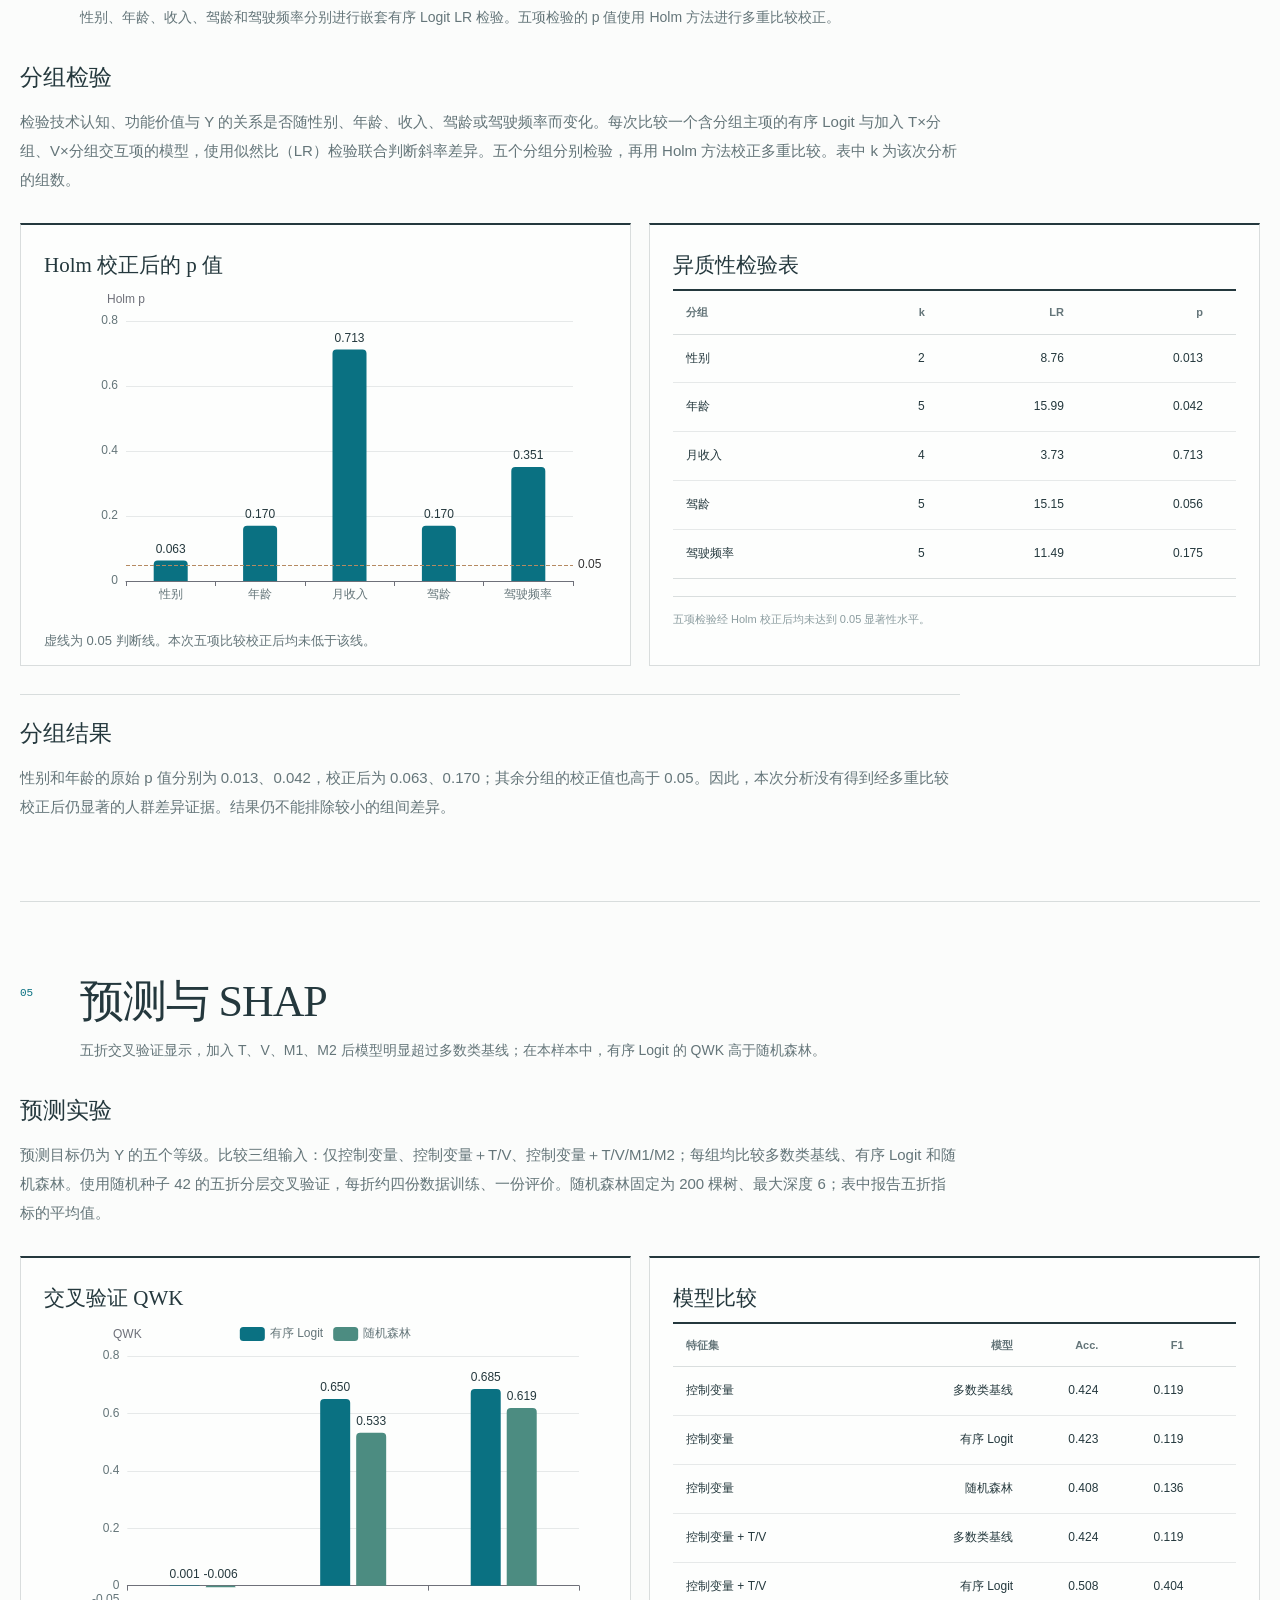
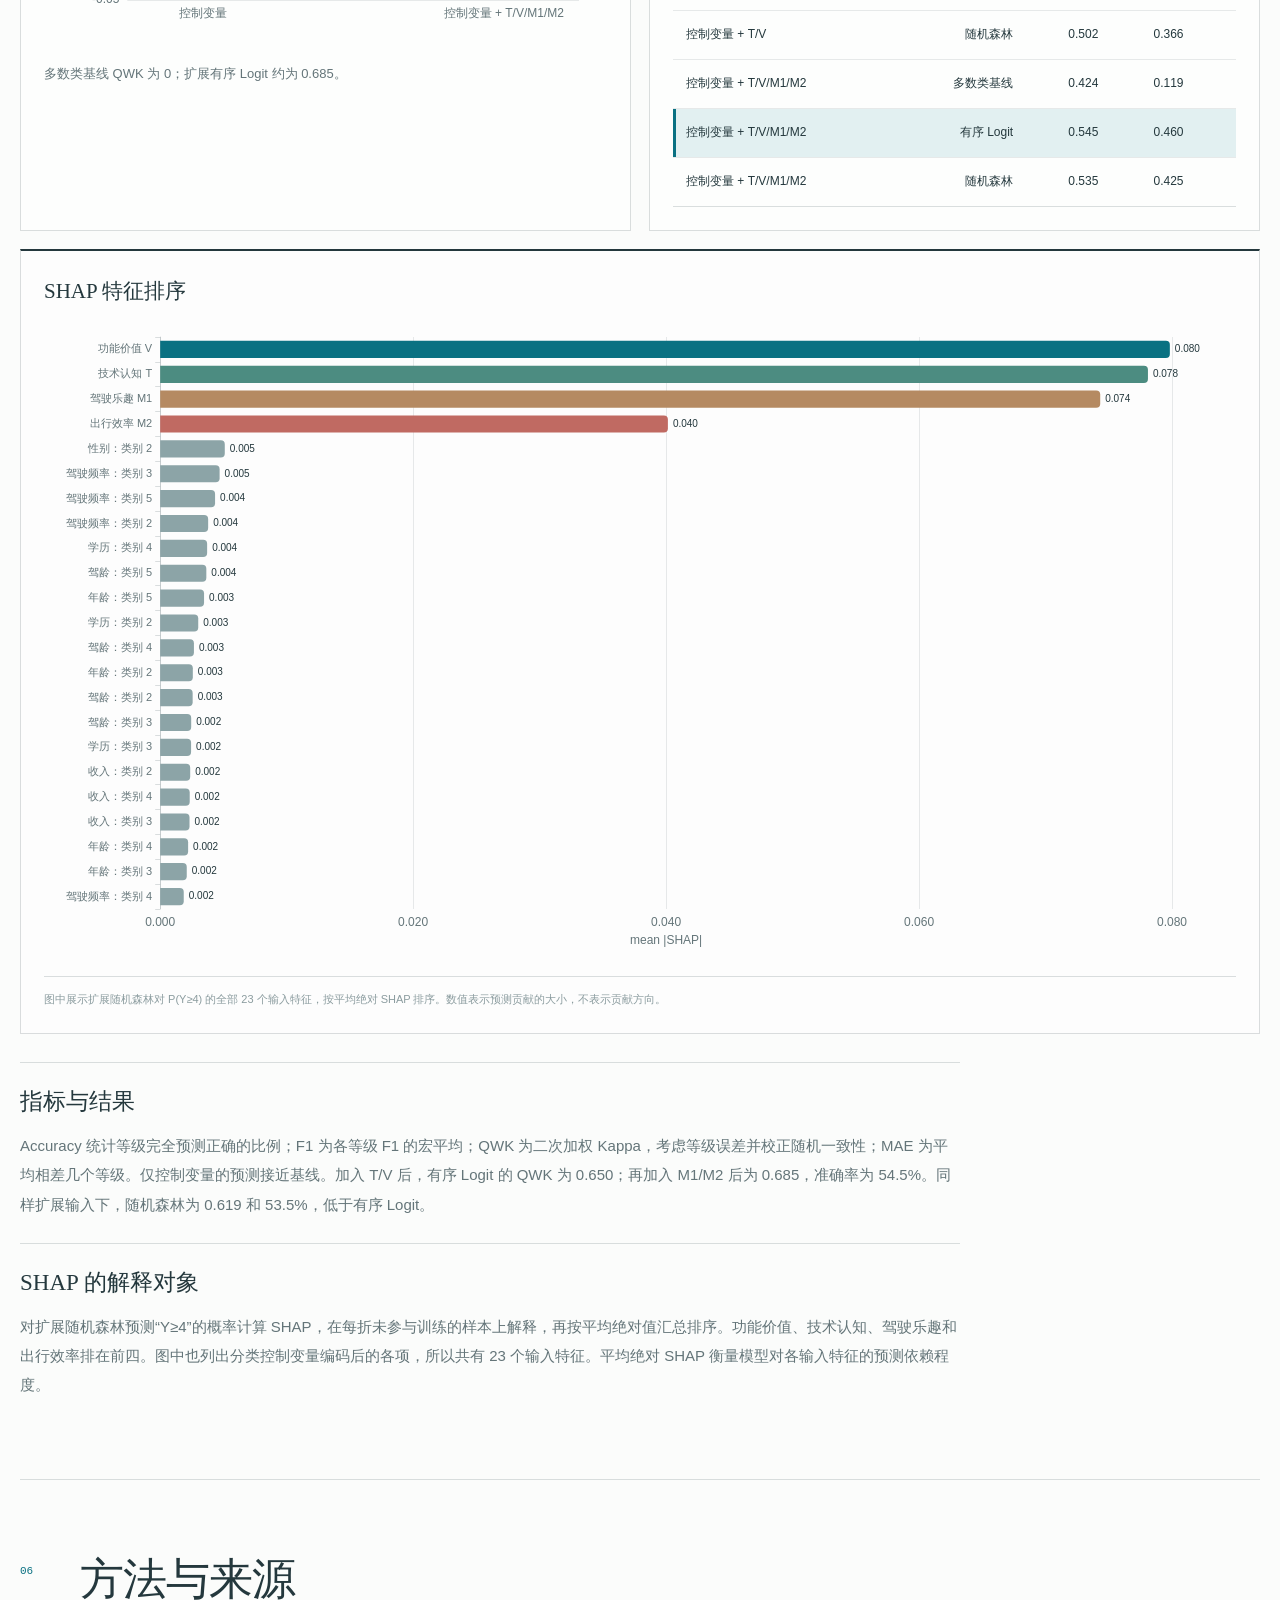
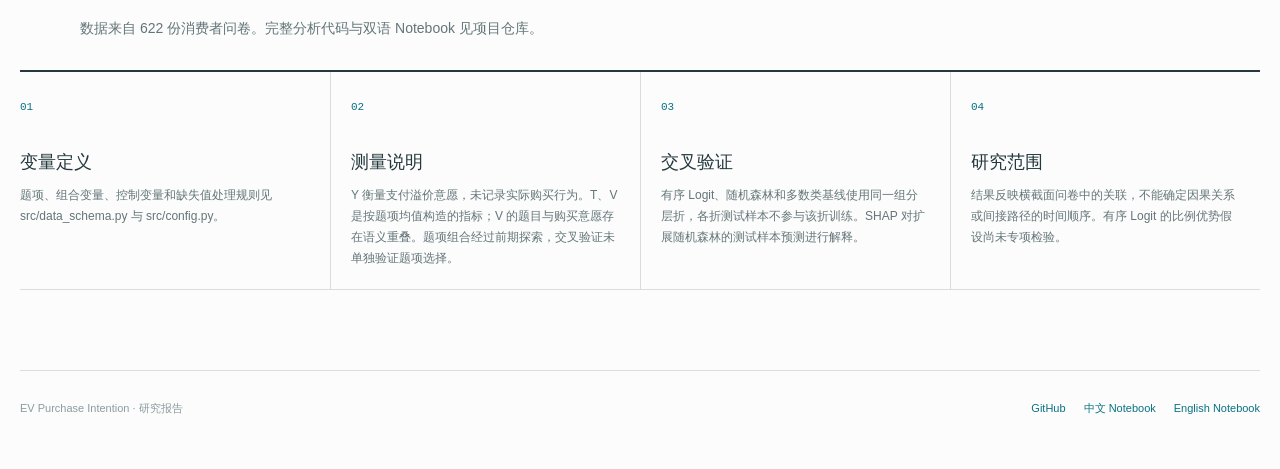
==== commit ce0bded2: "Align bilingual documentation, notebooks, and research report" ====
--- a/app/index.html
+++ b/app/index.html
@@ -3,33 +3,33 @@
 <head>
   <meta charset="utf-8">
   <meta name="viewport" content="width=device-width, initial-scale=1">
-  <meta name="description" content="新能源汽车智能驾驶购买意愿研究报告：有序Logit、Bootstrap路径、异质性与机器学习补充验证。">
-  <title>智能驾驶购买意愿 · 研究报告</title>
-  <link rel="stylesheet" href="static/css/style.css?v=20260921-clarity">
+  <meta name="description" content="基于 622 份消费者问卷，分析智能驾驶技术认知、功能价值与新能源汽车支付溢价意愿的关系。">
+  <title>EV Purchase Intention · 研究报告</title>
+  <link rel="stylesheet" href="static/css/style.css?v=20261006-copy-table">
 </head>
 <body class="lang-zh">
   <header class="topbar">
-    <div class="brand"><span class="brand-name"><span data-lang="zh">EV Purchase Intention</span><span data-lang="en">EV Purchase Intention</span></span><span class="brand-sub"><span data-lang="zh">研究档案</span><span data-lang="en">RESEARCH NOTEBOOK</span></span></div>
+    <div class="brand"><span class="brand-name"><span data-lang="zh">EV Purchase Intention</span><span data-lang="en">EV Purchase Intention</span></span><span class="brand-sub"><span data-lang="zh">研究报告</span><span data-lang="en">RESEARCH REPORT</span></span></div>
     <div class="top-actions">
-      <nav class="nav-links" aria-label="Report navigation"><a href="#audit"><b>01</b> <span data-lang="zh">样本与变量</span><span data-lang="en">Sample and variables</span></a><a href="#direct"><b>02</b> <span data-lang="zh">直接关联</span><span data-lang="en">Direct associations</span></a><a href="#mediation"><b>03</b> <span data-lang="zh">间接路径</span><span data-lang="en">Indirect paths</span></a><a href="#heterogeneity"><b>04</b> <span data-lang="zh">人群差异</span><span data-lang="en">Group differences</span></a><a href="#ml"><b>05</b> <span data-lang="zh">预测与 SHAP</span><span data-lang="en">Prediction and SHAP</span></a><a href="#methods"><b>06</b> <span data-lang="zh">方法与来源</span><span data-lang="en">Methods and sources</span></a></nav>
+      <nav class="nav-links" aria-label="报告导航" data-aria-zh="报告导航" data-aria-en="Report navigation"><a href="#audit"><b>01</b> <span data-lang="zh">样本与变量</span><span data-lang="en">Sample and variables</span></a><a href="#direct"><b>02</b> <span data-lang="zh">直接关联</span><span data-lang="en">Direct associations</span></a><a href="#mediation"><b>03</b> <span data-lang="zh">间接路径</span><span data-lang="en">Indirect paths</span></a><a href="#heterogeneity"><b>04</b> <span data-lang="zh">人群差异</span><span data-lang="en">Group differences</span></a><a href="#ml"><b>05</b> <span data-lang="zh">预测与 SHAP</span><span data-lang="en">Prediction and SHAP</span></a><a href="#methods"><b>06</b> <span data-lang="zh">方法与来源</span><span data-lang="en">Methods and sources</span></a></nav>
       <button id="langSwitch" class="lang-btn" type="button">English</button>
     </div>
   </header>
 
   <main class="page">
-    <p id="loadStatus" class="note" role="alert" hidden>报告数据加载失败，请刷新重试。 Report data could not be loaded; please reload.</p>
+    <p id="loadStatus" class="note" role="alert" hidden><span data-lang="zh">报告数据加载失败，请刷新重试。</span><span data-lang="en">Report data could not be loaded; please reload.</span></p>
     <section class="hero" aria-labelledby="hero-title">
       <div class="hero-copy">
         <p class="kicker"><span data-lang="zh">消费者问卷 · 经济分析 · 机器学习</span><span data-lang="en">CONSUMER SURVEY · ECONOMETRICS · MACHINE LEARNING</span></p>
-        <h1 id="hero-title"><span data-lang="zh">智能驾驶功能与新能源汽车购买溢价意愿</span><span data-lang="en">Driver-assistance features and willingness to pay more for an EV</span></h1>
-        <p class="hero-lead"><span data-lang="zh">基于 622 份问卷，分析消费者对智能驾驶安全性、功能价值的评价与支付溢价意愿的关系，并比较有序 Logit 和随机森林的预测表现。</span><span data-lang="en">An analysis of 622 survey responses examining how ratings of driving safety and feature value relate to willingness to pay a premium. Ordered logit and random forest models are also compared using cross-validation.</span></p>
-        <div class="hero-meta"><span><span data-lang="zh">主规格 primary</span><span data-lang="en">PRIMARY SPECIFICATION</span></span><span><span data-lang="zh">横截面问卷</span><span data-lang="en">CROSS-SECTIONAL SURVEY</span></span><span><span data-lang="zh">结果版本 2026-09</span><span data-lang="en">RESULTS · 2026-09</span></span></div>
+        <h1 id="hero-title"><span data-lang="zh">智能驾驶功能与新能源汽车支付溢价意愿</span><span data-lang="en">Driver-assistance features and willingness to pay a premium for an EV</span></h1>
+        <p class="hero-lead"><span data-lang="zh">基于 622 份问卷，分析技术认知、功能价值与支付溢价意愿的关系，并比较有序 Logit 和随机森林的预测表现。</span><span data-lang="en">Using 622 survey responses, this study examines how technology perceptions and perceived feature value relate to willingness to pay a premium for an EV. It also compares the predictive performance of ordered logit and random forest.</span></p>
+        <div class="hero-meta"><span><span data-lang="zh">有序 Logit</span><span data-lang="en">ORDERED LOGIT</span></span><span><span data-lang="zh">横截面问卷</span><span data-lang="en">CROSS-SECTIONAL SURVEY</span></span><span><span data-lang="zh">结果版本 2026-09</span><span data-lang="en">RESULTS · 2026-09</span></span></div>
       </div>
-      <div class="hero-metrics" aria-label="Key results">
+      <div class="hero-metrics" aria-label="主要结果" data-aria-zh="主要结果" data-aria-en="Key results">
         <div class="metric"><span class="metric-label"><span data-lang="zh">有效样本</span><span data-lang="en">Respondents</span></span><strong id="metric-n" class="metric-value">—</strong><span class="metric-note"><span data-lang="zh">问卷记录</span><span data-lang="en">survey records</span></span></div>
-        <div class="metric"><span class="metric-label"><span data-lang="zh">技术认知 OR</span><span data-lang="en">Technology OR</span></span><strong id="metric-t" class="metric-value">—</strong><span class="metric-note"><span data-lang="zh">主规格 · 控制后</span><span data-lang="en">primary · controlled</span></span></div>
-        <div class="metric"><span class="metric-label"><span data-lang="zh">功能价值 OR</span><span data-lang="en">Function-value OR</span></span><strong id="metric-v" class="metric-value">—</strong><span class="metric-note"><span data-lang="zh">主规格 · 控制后</span><span data-lang="en">primary · controlled</span></span></div>
-        <div class="metric"><span class="metric-label"><span data-lang="zh">扩展 QWK</span><span data-lang="en">Extended QWK</span></span><strong id="metric-qwk" class="metric-value">—</strong><span class="metric-note"><span data-lang="zh">5 折折外预测</span><span data-lang="en">5-fold held-out prediction</span></span></div>
+        <div class="metric"><span class="metric-label"><span data-lang="zh">技术认知 OR</span><span data-lang="en">Technology perceptions · OR</span></span><strong id="metric-t" class="metric-value">—</strong><span class="metric-note"><span data-lang="zh">调整后优势比</span><span data-lang="en">Adjusted odds ratio</span></span></div>
+        <div class="metric"><span class="metric-label"><span data-lang="zh">功能价值 OR</span><span data-lang="en">Perceived feature value · OR</span></span><strong id="metric-v" class="metric-value">—</strong><span class="metric-note"><span data-lang="zh">调整后优势比</span><span data-lang="en">Adjusted odds ratio</span></span></div>
+        <div class="metric"><span class="metric-label"><span data-lang="zh">有序 Logit · QWK</span><span data-lang="en">Ordered logit · QWK</span></span><strong id="metric-qwk" class="metric-value">—</strong><span class="metric-note"><span data-lang="zh">扩展输入 · 五折平均</span><span data-lang="en">Extended inputs · 5-fold mean</span></span></div>
       </div>
     </section>
 
@@ -39,23 +39,23 @@
         <div>
           <p class="kicker"><span data-lang="zh">研究摘要</span><span data-lang="en">STUDY SUMMARY</span></p>
           <h2 id="book-title"><span data-lang="zh">智能驾驶与支付意愿</span><span data-lang="en">Driver assistance and willingness to pay</span></h2>
-          <p class="book-lead"><span data-lang="zh">622 份问卷中的技术认知、功能价值与支付溢价意愿。</span><span data-lang="en">Technology perceptions, feature value and willingness to pay a premium in 622 survey responses.</span></p>
+          <p class="book-lead"><span data-lang="zh">622 份问卷中的技术认知、功能价值与支付溢价意愿。</span><span data-lang="en">Technology perceptions, perceived feature value and willingness to pay a premium in 622 survey responses.</span></p>
         </div>
       </div>
-      <div class="book-controls"><button type="button" id="bookPrev" aria-label="上一组 / Previous spread">←</button><button type="button" id="bookNext" aria-label="下一组 / Next spread">→</button></div>
-      <div class="book-viewport" tabindex="0" aria-label="研究摘要 / Study summary">
+      <div class="book-controls"><button type="button" id="bookPrev" aria-label="上一组书页" data-aria-zh="上一组书页" data-aria-en="Previous spread">←</button><button type="button" id="bookNext" aria-label="下一组书页" data-aria-zh="下一组书页" data-aria-en="Next spread">→</button></div>
+      <div class="book-viewport" tabindex="0" aria-label="研究摘要" data-aria-zh="研究摘要" data-aria-en="Study summary">
         <div class="book-spread">
           <article class="book-page book-cover">
-            <span class="book-ribbon"><span data-lang="zh">研究档案</span><span data-lang="en">RESEARCH NOTEBOOK</span></span>
+            <span class="book-ribbon"><span data-lang="zh">研究报告</span><span data-lang="en">RESEARCH REPORT</span></span>
             <p class="book-series">EV PURCHASE INTENTION / 2026</p>
-            <h3><span data-lang="zh">智能驾驶功能<br>与购买溢价意愿</span><span data-lang="en">Driver-assistance features<br>and willingness to pay more</span></h3>
-            <p class="book-cover-note"><span data-lang="zh">消费者问卷 · 研究报告</span><span data-lang="en">Consumer survey · Results report</span></p>
+            <h3><span data-lang="zh">智能驾驶功能<br>与支付溢价意愿</span><span data-lang="en">Driver-assistance features<br>and willingness to pay a premium</span></h3>
+            <p class="book-cover-note"><span data-lang="zh">消费者问卷 · 研究报告</span><span data-lang="en">Consumer survey · Research report</span></p>
             <a class="book-detail" href="#audit"><span data-lang="zh">01 样本与变量 →</span><span data-lang="en">01 Sample and variables →</span></a><span class="book-page-number">p. 01</span>
           </article>
           <article class="book-page">
             <span class="book-page-label"><span data-lang="zh">样本</span><span data-lang="en">SAMPLE</span></span>
             <h3><span data-lang="zh">样本与变量</span><span data-lang="en">Sample and variables</span></h3>
-            <p><span data-lang="zh">结果变量是 Q21 的支付溢价意愿。技术认知使用 Q15、Q16，功能价值使用 Q22–Q25；三个指标均保留原问卷的 1–5 分尺度。</span><span data-lang="en">The outcome is willingness to pay a premium in Q21. Technology recognition uses Q15–Q16 and feature value uses Q22–Q25; all three measures retain the original 1–5 scale.</span></p>
+            <p><span data-lang="zh">结果变量是 Q21 的支付溢价意愿。技术认知使用 Q15、Q16，功能价值使用 Q22–Q25；三个指标均保留原问卷的 1–5 分尺度。</span><span data-lang="en">The outcome is willingness to pay a premium in Q21. T averages Q15 and Q16; perceived feature value averages Q22–Q25. All three measures retain the original 1–5 scale.</span></p>
             <div class="book-facts"><b>622</b><span><span data-lang="zh">份有效问卷</span><span data-lang="en">survey responses</span></span><b>4</b><span><span data-lang="zh">个结果模块</span><span data-lang="en">result modules</span></span></div>
             <a class="book-detail" href="#audit"><span data-lang="zh">01 样本与变量 →</span><span data-lang="en">01 Sample and variables →</span></a><span class="book-page-number">p. 02</span>
           </article>
@@ -63,119 +63,115 @@
         <div class="book-spread">
           <article class="book-page">
             <span class="book-page-label"><span data-lang="zh">直接关联</span><span data-lang="en">ASSOCIATIONS</span></span>
-            <h3><span data-lang="zh">技术认知与功能价值</span><span data-lang="en">Technology perceptions and feature value</span></h3>
-            <div class="book-result"><b>2.08</b><span><span data-lang="zh">技术认知 T · OR</span><span data-lang="en">Technology recognition T · OR</span></span></div>
-            <div class="book-result"><b>3.83</b><span><span data-lang="zh">功能价值 V · OR</span><span data-lang="en">Function value V · OR</span></span></div>
-            <p class="book-footnote"><span data-lang="zh">主规格控制性别、年龄、学历、收入、驾龄和驾驶频率；这是横截面关联。</span><span data-lang="en">The primary specification controls for demographics and driving history; this is a cross-sectional association.</span></p>
+            <h3><span data-lang="zh">技术认知与功能价值</span><span data-lang="en">Technology perceptions and perceived feature value</span></h3>
+            <div class="book-result"><b>2.08</b><span><span data-lang="zh">技术认知 T · OR</span><span data-lang="en">Technology perceptions T · OR</span></span></div>
+            <div class="book-result"><b>3.83</b><span><span data-lang="zh">功能价值 V · OR</span><span data-lang="en">Perceived feature value V · OR</span></span></div>
+            <p class="book-footnote"><span data-lang="zh">有序 Logit 纳入性别、年龄、学历、收入、驾龄和驾驶频率作为控制变量。</span><span data-lang="en">The ordered-logit model adjusts for gender, age, education, income, driving experience and driving frequency.</span></p>
             <a class="book-detail" href="#direct"><span data-lang="zh">02 直接关联 →</span><span data-lang="en">02 Direct associations →</span></a><span class="book-page-number">p. 03</span>
           </article>
           <article class="book-page">
             <span class="book-page-label"><span data-lang="zh">探索性路径</span><span data-lang="en">INDIRECT PATHS</span></span>
             <h3><span data-lang="zh">驾驶乐趣与出行效率</span><span data-lang="en">Driving pleasure and travel efficiency</span></h3>
-            <p><span data-lang="zh">分析包括经驾驶乐趣、出行效率以及功能价值的五条间接路径，采用 5,000 次 Bootstrap 估计区间。横截面数据无法确定这些关系的因果顺序。</span><span data-lang="en">Five indirect paths through driving pleasure, travel efficiency and feature value are estimated with 5,000 bootstrap draws. Cross-sectional data cannot establish the causal ordering of these relationships.</span></p>
+            <p><span data-lang="zh">分别估计经驾驶乐趣、出行效率以及功能价值的五条间接路径，采用 5,000 次 Bootstrap 估计区间。五条路径的间接关联均为正，95% 区间均高于零。</span><span data-lang="en">Five paths through driving pleasure, travel efficiency and perceived feature value are estimated separately with 5,000 bootstrap draws. All five indirect estimates are positive, with 95% intervals above zero.</span></p>
             <div class="book-stamp"><span data-lang="zh">探索性</span><span data-lang="en">EXPLORATORY</span></div>
             <a class="book-detail" href="#mediation"><span data-lang="zh">03 间接路径 →</span><span data-lang="en">03 Indirect paths →</span></a><span class="book-page-number">p. 04</span>
           </article>
         </div>
         <div class="book-spread">
           <article class="book-page">
+            <span class="book-page-label"><span data-lang="zh">人群差异</span><span data-lang="en">GROUP DIFFERENCES</span></span>
+            <h3><span data-lang="zh">人口与驾驶特征</span><span data-lang="en">Demographics and driving history</span></h3>
+            <p><span data-lang="zh">按性别、年龄、收入、驾龄和驾驶频率检验 T、V 与支付意愿的关联是否存在组间差异。五项似然比检验经 Holm 校正后均未达到 0.05 显著性水平。</span><span data-lang="en">Five likelihood-ratio tests examine whether associations of T and V with willingness to pay differ by gender, age, income, driving experience or driving frequency. None meets the 0.05 threshold after Holm adjustment.</span></p>
+            <div class="book-result"><b>0.063</b><span><span data-lang="zh">最低 Holm 校正 p 值</span><span data-lang="en">Smallest Holm-adjusted p-value</span></span></div>
+            <a class="book-detail" href="#heterogeneity"><span data-lang="zh">04 人群差异 →</span><span data-lang="en">04 Group differences →</span></a><span class="book-page-number">p. 05</span>
+          </article>
+          <article class="book-page">
             <span class="book-page-label"><span data-lang="zh">机器学习</span><span data-lang="en">MACHINE LEARNING</span></span>
             <h3><span data-lang="zh">有序 Logit 与随机森林</span><span data-lang="en">Ordered logit and random forest</span></h3>
             <div class="book-result"><b>0.685</b><span><span data-lang="zh">扩展有序 Logit · QWK</span><span data-lang="en">Extended ordered logit · QWK</span></span></div>
             <div class="book-result"><b>0.619</b><span><span data-lang="zh">随机森林 · QWK</span><span data-lang="en">Random forest · QWK</span></span></div>
-            <p class="book-footnote"><span data-lang="zh">每折测试样本都没有参与该折训练。SHAP 展示特征贡献的大小，不代表因果方向。</span><span data-lang="en">Each test fold was kept outside training. SHAP shows contribution magnitude, not causal direction.</span></p>
-            <a class="book-detail" href="#ml"><span data-lang="zh">05 预测与 SHAP →</span><span data-lang="en">05 Prediction and SHAP →</span></a><span class="book-page-number">p. 05</span>
-          </article>
-          <article class="book-page book-end">
-            <span class="book-page-label"><span data-lang="zh">研究局限</span><span data-lang="en">LIMITATIONS</span></span>
-            <h3><span data-lang="zh">样本与方法的限制</span><span data-lang="en">Sample and methodological limitations</span></h3>
-            <ul class="book-list">
-              <li><span data-lang="zh">横截面问卷，不能确定因果。</span><span data-lang="en">Cross-sectional survey; no causal claim.</span></li>
-                            <li><span data-lang="zh">比例优势假设尚未专项检验。</span><span data-lang="en">The proportional-odds assumption needs a dedicated check.</span></li>
-            </ul>
-            <a class="book-detail" href="#methods"><span data-lang="zh">06 方法与来源 →</span><span data-lang="en">06 Methods and sources →</span></a><span class="book-page-number">p. 06</span>
+            <p class="book-footnote"><span data-lang="zh">两项数值为五折交叉验证的平均值。扩展输入包含 T、V、M1、M2 和六类控制变量。</span><span data-lang="en">Both scores are five-fold cross-validation means. Extended inputs include T, V, M1, M2 and six categorical controls.</span></p>
+            <a class="book-detail" href="#ml"><span data-lang="zh">05 预测与 SHAP →</span><span data-lang="en">05 Prediction and SHAP →</span></a><span class="book-page-number">p. 06</span>
           </article>
         </div>
       </div>
-      <div class="book-index" aria-label="Report chapters"><a href="#audit"><b>01</b> <span data-lang="zh">样本与变量</span><span data-lang="en">Sample and variables</span></a><a href="#direct"><b>02</b> <span data-lang="zh">直接关联</span><span data-lang="en">Direct associations</span></a><a href="#mediation"><b>03</b> <span data-lang="zh">间接路径</span><span data-lang="en">Indirect paths</span></a><a href="#heterogeneity"><b>04</b> <span data-lang="zh">人群差异</span><span data-lang="en">Group differences</span></a><a href="#ml"><b>05</b> <span data-lang="zh">预测与 SHAP</span><span data-lang="en">Prediction and SHAP</span></a><a href="#methods"><b>06</b> <span data-lang="zh">方法与来源</span><span data-lang="en">Methods and sources</span></a></div>
+      <div class="book-index" aria-label="报告章节" data-aria-zh="报告章节" data-aria-en="Report chapters"><a href="#audit"><b>01</b> <span data-lang="zh">样本与变量</span><span data-lang="en">Sample and variables</span></a><a href="#direct"><b>02</b> <span data-lang="zh">直接关联</span><span data-lang="en">Direct associations</span></a><a href="#mediation"><b>03</b> <span data-lang="zh">间接路径</span><span data-lang="en">Indirect paths</span></a><a href="#heterogeneity"><b>04</b> <span data-lang="zh">人群差异</span><span data-lang="en">Group differences</span></a><a href="#ml"><b>05</b> <span data-lang="zh">预测与 SHAP</span><span data-lang="en">Prediction and SHAP</span></a><a href="#methods"><b>06</b> <span data-lang="zh">方法与来源</span><span data-lang="en">Methods and sources</span></a></div>
     </section>
 
-    <nav class="toc" aria-label="Report sections"><a href="#audit"><b>01</b> <span data-lang="zh">样本与变量</span><span data-lang="en">Sample and variables</span></a><a href="#direct"><b>02</b> <span data-lang="zh">直接关联</span><span data-lang="en">Direct associations</span></a><a href="#mediation"><b>03</b> <span data-lang="zh">间接路径</span><span data-lang="en">Indirect paths</span></a><a href="#heterogeneity"><b>04</b> <span data-lang="zh">人群差异</span><span data-lang="en">Group differences</span></a><a href="#ml"><b>05</b> <span data-lang="zh">预测与 SHAP</span><span data-lang="en">Prediction and SHAP</span></a><a href="#methods"><b>06</b> <span data-lang="zh">方法与来源</span><span data-lang="en">Methods and sources</span></a></nav>
+    <nav class="toc" aria-label="报告章节" data-aria-zh="报告章节" data-aria-en="Report sections"><a href="#audit"><b>01</b> <span data-lang="zh">样本与变量</span><span data-lang="en">Sample and variables</span></a><a href="#direct"><b>02</b> <span data-lang="zh">直接关联</span><span data-lang="en">Direct associations</span></a><a href="#mediation"><b>03</b> <span data-lang="zh">间接路径</span><span data-lang="en">Indirect paths</span></a><a href="#heterogeneity"><b>04</b> <span data-lang="zh">人群差异</span><span data-lang="en">Group differences</span></a><a href="#ml"><b>05</b> <span data-lang="zh">预测与 SHAP</span><span data-lang="en">Prediction and SHAP</span></a><a href="#methods"><b>06</b> <span data-lang="zh">方法与来源</span><span data-lang="en">Methods and sources</span></a></nav>
 
     <section id="audit" class="section">
-      <div class="section-head"><span class="section-no">01</span><div><h2><span data-lang="zh">样本与变量</span><span data-lang="en">Sample and variables</span></h2><p class="section-lead"><span data-lang="zh">样本包含 622 份问卷。结果变量为支付溢价意愿，技术认知取 Q15、Q16 的平均值，功能价值取 Q22–Q25 的平均值。</span><span data-lang="en">The sample contains 622 survey responses. The outcome is willingness to pay a premium. Technology recognition is the mean of Q15 and Q16; feature value is the mean of Q22–Q25. </span></p></div></div>
+      <div class="section-head"><span class="section-no">01</span><div><h2><span data-lang="zh">样本与变量</span><span data-lang="en">Sample and variables</span></h2><p class="section-lead"><span data-lang="zh">样本包含 622 份问卷。结果变量为支付溢价意愿，技术认知取 Q15、Q16 的平均值，功能价值取 Q22–Q25 的平均值。</span><span data-lang="en">The sample contains 622 survey responses. The outcome is willingness to pay a premium. Technology perceptions (T) are measured by the mean of Q15 and Q16; perceived feature value (V) is the mean of Q22–Q25. </span></p></div></div>
       <div class="audit-grid">
         <div class="audit-card"><label><span data-lang="zh">样本</span><span data-lang="en">Rows</span></label><strong id="auditRows">622</strong><small><span data-lang="zh">原始问卷记录</span><span data-lang="en">survey records</span></small></div>
         <div class="audit-card"><label><span data-lang="zh">重复行</span><span data-lang="en">Duplicate rows</span></label><strong>0</strong><small><span data-lang="zh">审计未发现</span><span data-lang="en">none in audit</span></small></div>
         <div class="audit-card"><label><span data-lang="zh">T 题项 alpha</span><span data-lang="en">T-item alpha</span></label><strong id="auditAlphaT">—</strong><small><span data-lang="zh">Q15、Q16</span><span data-lang="en">Q15 and Q16</span></small></div>
         <div class="audit-card"><label><span data-lang="zh">V 题项 alpha</span><span data-lang="en">V-item alpha</span></label><strong id="auditAlphaV">—</strong><small><span data-lang="zh">Q22–Q25</span><span data-lang="en">Q22–Q25</span></small></div>
       </div>
-      <div class="note"><strong><span data-lang="zh">区域题说明：</span><span data-lang="en">Region item:</span></strong> <span id="auditQ3Note"><span data-lang="zh">Q3 区域题是 8 类分类变量，通用 1–5 审计会标记 6–8；Q3 不进入当前主模型。</span><span data-lang="en">Q3 is an eight-category region item; the generic 1–5 audit flags codes 6–8, and Q3 is not used in the current main model.</span></span></div>
       <div class="grid-3" style="margin-top:18px">
         <article class="panel"><h3><span data-lang="zh">Y · 结果变量</span><span data-lang="en">Y · Outcome</span></h3><p><span data-lang="zh">Q21：愿意为智能驾驶功能支付溢价，保留 1–5 的有序等级。</span><span data-lang="en">Q21: willingness to pay a premium for intelligent-driving functions, retained as an ordered 1–5 outcome.</span></p></article>
-        <article class="panel"><h3><span data-lang="zh">T · 技术认知</span><span data-lang="en">T · Technology proxy</span></h3><p><span data-lang="zh">主规格为 Q15、Q16 的完整回答均值，代表重要性和安全性认知。</span><span data-lang="en">The primary proxy is the complete-row mean of Q15 and Q16, representing importance and safety recognition.</span></p></article>
-        <article class="panel"><h3><span data-lang="zh">V · 功能价值</span><span data-lang="en">V · Function-value proxy</span></h3><p><span data-lang="zh">主规格为 Q22–Q25 的完整回答均值，代表具体辅助驾驶功能的价值认知。</span><span data-lang="en">The primary proxy is the complete-row mean of Q22–Q25, representing value recognition for concrete assisted-driving functions.</span></p></article>
+        <article class="panel"><h3><span data-lang="zh">T · 技术认知</span><span data-lang="en">T · Technology perceptions</span></h3><p><span data-lang="zh">Q15、Q16 的均值，分别评价智能驾驶功能的重要性和安全性。</span><span data-lang="en">The mean of Q15 and Q16, which rate the importance and safety of driver-assistance features.</span></p></article>
+        <article class="panel"><h3><span data-lang="zh">V · 功能价值</span><span data-lang="en">V · Perceived feature value</span></h3><p><span data-lang="zh">Q22–Q25 的均值，评价四项具体辅助驾驶功能对购买意愿的影响。</span><span data-lang="en">The mean of Q22–Q25, which rate how four specific driver-assistance features influence purchase intention.</span></p></article>
       </div>
-    <div class="analysis-explanation"><article><h3><span data-lang="zh">变量构造</span><span data-lang="en">Variable construction</span></h3><p><span data-lang="zh">Y 为 Q21 的支付溢价意愿，保留 1–5 分等级。T 由 Q15“功能重要性”和 Q16“提高安全性”取均值；V 由 Q22–Q25 的自适应巡航、车道保持、自动泊车和拥堵辅助四项取均值。它们分别概括一般技术评价和具体功能评价。M1 为 Q18 的驾驶乐趣评价，M2 为 Q19 的出行效率评价，均为单题指标。</span><span data-lang="en">Y is the ordered 1–5 response to Q21 on willingness to pay a premium. T averages Q15 (importance) and Q16 (safety). V averages Q22–Q25 on adaptive cruise control, lane keeping, parking assistance and traffic-jam assistance. M1 is Q18 (driving pleasure); M2 is Q19 (travel efficiency), both single-item measures.</span></p></article><article><h3><span data-lang="zh">样本处理与测量含义</span><span data-lang="en">Sample preparation and measurement</span></h3><p><span data-lang="zh">从原始题项读取数据，不使用预先生成的处理列。组合指标要求所用题项回答完整；各分析按所需变量的完整记录估计。性别、年龄、学历、收入、驾龄和驾驶频率按类别编码。T 和 V 的 Cronbach α 分别为 0.858、0.871，反映题项内部一致性，但不能单独证明测量效度。V 的原题涉及功能对购买意愿的影响，因此与 Y 的含义有接近之处。</span><span data-lang="en">The pipeline reads original items rather than pre-generated processed columns. Composites require complete item responses, and each analysis uses complete records for its required variables. Six demographic and driving controls are category-coded. Cronbach’s alpha is 0.858 for T and 0.871 for V; these assess internal consistency, not construct validity. V’s questions already refer to purchase intention, so its meaning overlaps with Y.</span></p></article></div>
+    <div class="analysis-explanation"><article><h3><span data-lang="zh">变量构造</span><span data-lang="en">Variable construction</span></h3><p><span data-lang="zh">Y 为 Q21 的支付溢价意愿，保留 1–5 分等级。T 由 Q15“功能重要性”和 Q16“提高安全性”取均值；V 由 Q22–Q25 的自适应巡航、车道保持、自动泊车和拥堵辅助四项取均值。它们分别概括一般技术评价和具体功能评价。M1 为 Q18 的驾驶乐趣评价，M2 为 Q19 的出行效率评价，均为单题指标。</span><span data-lang="en">Y is the ordered 1–5 response to Q21 on willingness to pay a premium. T averages Q15 (importance) and Q16 (safety). V averages Q22–Q25 on adaptive cruise control, lane keeping, parking assistance and traffic-jam assistance. M1 is Q18 (driving pleasure); M2 is Q19 (travel efficiency), both single-item measures.</span></p></article><article><h3><span data-lang="zh">样本处理与测量含义</span><span data-lang="en">Sample preparation and measurement</span></h3><p><span data-lang="zh">组合指标要求所用题项回答完整；各分析按所需变量的完整记录估计。性别、年龄、学历、收入、驾龄和驾驶频率按类别编码。T 和 V 的 Cronbach α 分别为 0.858、0.871，反映题项内部一致性，但不能单独证明测量效度。V 的原题涉及功能对购买意愿的影响，因此与 Y 的含义有接近之处。</span><span data-lang="en">Composites require complete item responses, and each analysis uses complete records for its required variables. Six demographic and driving controls are category-coded. Cronbach’s alpha is 0.858 for T and 0.871 for V; these assess internal consistency, not construct validity. V’s questions already refer to purchase intention, so its meaning overlaps with Y.</span></p></article></div>
 </section>
 
     <section id="direct" class="section">
-      <div class="section-head"><span class="section-no">02</span><div><h2><span data-lang="zh">直接关联</span><span data-lang="en">Direct associations</span></h2><p class="section-lead"><span data-lang="zh">主模型使用有序 Logit，并控制性别、年龄、学历、收入、驾龄和驾驶频率。OR 大于 1 表示更高的 T/V 与更高购买溢价意愿的排序相关。</span><span data-lang="en">The primary ordered-logit model controls for gender, age, education, income, driving experience, and driving frequency. An OR above 1 indicates an association with a higher willingness-to-pay category.</span></p></div></div>
-      <div class="analysis-explanation analysis-method"><article><h3><span data-lang="zh">模型设定</span><span data-lang="en">Model specification</span></h3><p><span data-lang="zh">研究问题是：在控制人口特征与驾驶经历后，技术认知和功能价值是否仍与支付溢价意愿有关？Y 有五个有序等级，因此使用有序 Logit，同时纳入 T、V 和六类控制变量。T、V 保持原来的 1–5 分尺度，不做标准化；表中优势比对应指标增加 1 分。</span><span data-lang="en">The question is whether T and V remain associated with willingness to pay after accounting for demographics and driving history. Ordered logit models the five ordered Y categories using T, V and six categorical controls. T and V remain on their original 1–5 scales; odds ratios refer to a one-point increase.</span></p></article></div>
+      <div class="section-head"><span class="section-no">02</span><div><h2><span data-lang="zh">直接关联</span><span data-lang="en">Direct associations</span></h2><p class="section-lead"><span data-lang="zh">使用有序 Logit，并控制性别、年龄、学历、收入、驾龄和驾驶频率。OR 大于 1 表示更高的 T/V 与更高支付溢价意愿的排序相关。</span><span data-lang="en">The ordered-logit model controls for gender, age, education, income, driving experience, and driving frequency. An OR above 1 indicates an association with a higher willingness-to-pay category.</span></p></div></div>
+      <div class="analysis-explanation analysis-method"><article><h3><span data-lang="zh">模型设定</span><span data-lang="en">Model specification</span></h3><p><span data-lang="zh">Y 有五个有序等级，使用有序 Logit 估计技术认知、功能价值与支付溢价意愿的关联，同时纳入六类控制变量。T、V 保持原来的 1–5 分尺度，不做标准化；表中优势比对应指标增加 1 分。</span><span data-lang="en">Ordered logit models the five ordered Y categories using technology perceptions, perceived feature value and six categorical controls. T and V remain on their original 1–5 scales; odds ratios refer to a one-point increase.</span></p></article></div>
       <div class="grid-2">
-        <article class="panel chart-panel"><h3><span data-lang="zh">主规格优势比</span><span data-lang="en">Primary odds ratios</span></h3><div id="directChart" class="chart" role="img" aria-label="Primary ordered logit odds ratios"></div><p class="chart-caption"><span data-lang="zh">点估计来自 primary / controlled；虚线为 OR=1。置信区间见下表。</span><span data-lang="en">Estimates are from primary / controlled; the dashed line is OR=1. Confidence intervals are shown below.</span></p></article>
-        <article class="panel"><h3><span data-lang="zh">主模型估计</span><span data-lang="en">Primary model estimates</span></h3><div class="table-wrap"><table><thead><tr><th><span data-lang="zh">变量</span><span data-lang="en">Variable</span></th><th>OR</th><th>95% CI</th><th>p</th><th>N</th></tr></thead><tbody id="directTable"></tbody></table></div><p class="panel-note"><span data-lang="zh">优势比表示控制其他变量后的关联，因果方向无法由本次问卷确定。</span><span data-lang="en">The odds ratios describe adjusted associations. The survey does not establish their causal direction.</span></p></article>
+        <article class="panel chart-panel"><h3><span data-lang="zh">有序 Logit 优势比</span><span data-lang="en">Ordered-logit odds ratios</span></h3><div id="directChart" class="chart" role="img" aria-label="有序 Logit 优势比" data-aria-zh="有序 Logit 优势比" data-aria-en="Ordered-logit odds ratios"></div><p class="chart-caption"><span data-lang="zh">模型包含 T、V 和六类控制变量；虚线为 OR=1。置信区间见下表。</span><span data-lang="en">The model includes T, V and six categorical controls. The dashed line is OR=1; confidence intervals appear in the table.</span></p></article>
+        <article class="panel"><h3><span data-lang="zh">模型估计</span><span data-lang="en">Model estimates</span></h3><div class="table-wrap"><table><thead><tr><th><span data-lang="zh">变量</span><span data-lang="en">Variable</span></th><th>OR</th><th>95% CI</th><th>p</th><th>N</th></tr></thead><tbody id="directTable"></tbody></table></div><p class="panel-note"><span data-lang="zh">优势比对应指标增加 1 分，且保持其他变量不变。</span><span data-lang="en">Odds ratios refer to a one-point increase, holding other variables fixed.</span></p></article>
       </div>
 
     <div class="analysis-explanation"><article><h3><span data-lang="zh">估计结果</span><span data-lang="en">Estimated associations</span></h3><p><span data-lang="zh">在 622 份记录中，T 的 OR 为 2.08（95% CI：1.62–2.68），V 为 3.83（2.84–5.16），两项 p 值均小于 0.001。按模型的比例优势假设，其他变量不变时，T 增加 1 分对应跨越任一 Y 等级阈值的优势乘以约 2.08。OR 不是概率倍数，也不是支付金额的增幅。V 的点估计更大，但其题项与 Y 更接近，不能仅凭 OR 排定真实影响大小。</span><span data-lang="en">Across 622 records, T has OR 2.08 (95% CI 1.62–2.68) and V has OR 3.83 (2.84–5.16), both p&lt;0.001. Under proportional odds, a one-point increase in T multiplies the odds of exceeding any Y threshold by about 2.08, holding other variables fixed. This is neither a probability ratio nor a change in payment amount. V’s larger estimate must also be read in light of its conceptual overlap with Y.</span></p></article></div>
 </section>
 
     <section id="mediation" class="section">
-      <div class="section-head"><span class="section-no">03</span><div><h2><span data-lang="zh">间接路径</span><span data-lang="en">Indirect paths</span></h2><p class="section-lead"><span data-lang="zh">五条间接路径均使用 5,000 次 Bootstrap 估计 95% 置信区间。结果反映本样本中的间接关联；因果中介关系需要额外的研究设计和假设支持。</span><span data-lang="en">The five indirect paths use 5,000 bootstrap draws to estimate 95% confidence intervals. The estimates describe indirect associations; causal mediation would require additional design and identification assumptions.</span></p></div></div>
+      <div class="section-head"><span class="section-no">03</span><div><h2><span data-lang="zh">间接路径</span><span data-lang="en">Indirect paths</span></h2><p class="section-lead"><span data-lang="zh">五条间接路径分别采用线性模型估计，并使用 5,000 次 Bootstrap 计算 95% 置信区间。</span><span data-lang="en">Five indirect paths are estimated separately using linear models, with 5,000 bootstrap draws for 95% confidence intervals.</span></p></div></div>
       <div class="analysis-explanation analysis-method"><article><h3><span data-lang="zh">路径与计算方法</span><span data-lang="en">Paths and estimation</span></h3><p><span data-lang="zh">分别估计 T→M1→Y、T→M2→Y、V→M1→Y、V→M2→Y 和 T→V→Y。每条路径单独拟合：先用 X 和控制变量解释中间变量 M，得到 a；再用 X、M 和控制变量解释 Y，得到 b；间接关联取 a×b。两个方程均为含截距的 OLS，把评分作为连续变量近似。按受访者有放回抽样 5,000 次，使用乘积估计分布的 2.5% 和 97.5% 分位数构造区间。</span><span data-lang="en">Five paths are fitted separately: T→M1→Y, T→M2→Y, V→M1→Y, V→M2→Y and T→V→Y. For each, OLS regresses M on X and controls to estimate a, and Y on X, M and controls to estimate b. Both equations include intercepts and approximate ratings as continuous. The product a×b is bootstrapped by resampling respondents with replacement 5,000 times; percentile intervals use the 2.5th and 97.5th percentiles.</span></p></article></div>
       <div class="grid-2">
-        <article class="panel chart-panel"><h3><span data-lang="zh">间接关联与区间</span><span data-lang="en">Indirect associations and intervals</span></h3><div id="mediationChart" class="chart-tall" role="img" aria-label="Bootstrap indirect paths"></div><p class="chart-caption"><span data-lang="zh">点为间接关联估计，横线为 95% Bootstrap 区间；每条完整路径均以 Y 为终点。</span><span data-lang="en">Points show indirect estimates; horizontal lines show 95% bootstrap intervals. Every full path ends at Y.</span></p></article>
-        <article class="panel"><h3><span data-lang="zh">Bootstrap 路径表</span><span data-lang="en">Bootstrap path table</span></h3><div class="table-wrap"><table><thead><tr><th><span data-lang="zh">路径</span><span data-lang="en">Path</span></th><th>ab</th><th>95% CI</th><th><span data-lang="zh">有效/总数</span><span data-lang="en">Valid / total</span></th></tr></thead><tbody id="mediationTable"></tbody></table></div><p class="panel-note"><span data-lang="zh">中介方程是探索性的 OLS 近似，不能与有序 Logit 系数直接相乘。</span><span data-lang="en">Mediator equations are exploratory OLS approximations and are not multiplied by ordered-logit coefficients.</span></p></article>
+        <article class="panel chart-panel"><h3><span data-lang="zh">间接关联与区间</span><span data-lang="en">Indirect associations and intervals</span></h3><div id="mediationChart" class="chart-tall" role="img" aria-label="Bootstrap 间接路径" data-aria-zh="Bootstrap 间接路径" data-aria-en="Bootstrap indirect paths"></div><p class="chart-caption"><span data-lang="zh">点为间接关联估计，横线为 95% Bootstrap 区间；每条完整路径均以 Y 为终点。</span><span data-lang="en">Points show indirect estimates; horizontal lines show 95% bootstrap intervals. Every full path ends at Y.</span></p></article>
+        <article class="panel"><h3><span data-lang="zh">Bootstrap 路径表</span><span data-lang="en">Bootstrap path table</span></h3><div class="table-wrap"><table><thead><tr><th><span data-lang="zh">路径</span><span data-lang="en">Path</span></th><th>ab</th><th>95% CI</th><th><span data-lang="zh">有效/总数</span><span data-lang="en">Valid / total</span></th></tr></thead><tbody id="mediationTable"></tbody></table></div><p class="panel-note"><span data-lang="zh">a、b 来自同一条路径的两个 OLS 方程，间接关联为 a×b。</span><span data-lang="en">a and b come from the two OLS equations for each path; the indirect estimate is a×b.</span></p></article>
       </div>
-    <div class="analysis-explanation"><article><h3><span data-lang="zh">路径结果</span><span data-lang="en">Path estimates</span></h3><p><span data-lang="zh">五条路径的区间均高于 0。经驾驶乐趣的估计分别为 0.256 和 0.257，经出行效率为 0.180 和 0.163；T→V→Y 为 0.351。每条路径均得到 5,000 次有效估计。这些数值属于独立的线性路径模型，不与前节的 OR 相加或相乘，也不能加总为“解释比例”。同一时点的问卷无法确认变量发生顺序，因此这里报告探索性间接关联。</span><span data-lang="en">All five intervals lie above zero. Products through driving pleasure are 0.256 and 0.257, through travel efficiency 0.180 and 0.163, and through T→V→Y 0.351. Each path has 5,000 valid bootstrap estimates. These are separate linear path models; their estimates cannot be combined with the ordered-logit ORs or summed into an explained proportion. The cross-sectional survey cannot establish temporal ordering.</span></p></article></div>
+    <div class="analysis-explanation"><article><h3><span data-lang="zh">路径结果</span><span data-lang="en">Path estimates</span></h3><p><span data-lang="zh">五条路径的区间均高于 0。经驾驶乐趣的估计分别为 0.256 和 0.257，经出行效率为 0.180 和 0.163；T→V→Y 为 0.351。每条路径均得到 5,000 次有效估计。这些数值来自分别估计的线性路径模型，不能合并为“解释比例”。横截面问卷无法确认变量的时间顺序，结果属于探索性间接关联。</span><span data-lang="en">All five intervals lie above zero. Products through driving pleasure are 0.256 and 0.257, through travel efficiency 0.180 and 0.163, and through T→V→Y 0.351. Each path has 5,000 valid bootstrap estimates. The estimates come from separately fitted linear path models and cannot be summed into an explained proportion. Because the survey cannot establish temporal ordering, the paths describe exploratory indirect associations.</span></p></article></div>
 </section>
 
     <section id="heterogeneity" class="section">
       <div class="section-head"><span class="section-no">04</span><div><h2><span data-lang="zh">人群差异</span><span data-lang="en">Group differences</span></h2><p class="section-lead"><span data-lang="zh">性别、年龄、收入、驾龄和驾驶频率分别进行嵌套有序 Logit LR 检验。五项检验的 p 值使用 Holm 方法进行多重比较校正。</span><span data-lang="en">Gender, age, income, driving experience, and driving frequency are tested with nested ordered-logit LR comparisons. The five p-values are adjusted for multiple comparisons using the Holm method.</span></p></div></div>
       <div class="analysis-explanation analysis-method"><article><h3><span data-lang="zh">分组检验</span><span data-lang="en">Group comparisons</span></h3><p><span data-lang="zh">检验技术认知、功能价值与 Y 的关系是否随性别、年龄、收入、驾龄或驾驶频率而变化。每次比较一个含分组主项的有序 Logit 与加入 T×分组、V×分组交互项的模型，使用似然比（LR）检验联合判断斜率差异。五个分组分别检验，再用 Holm 方法校正多重比较。表中 k 为该次分析的组数。</span><span data-lang="en">For each grouping, a restricted ordered logit containing group main effects is compared with a model adding T-by-group and V-by-group interactions. The likelihood-ratio test jointly assesses slope differences. Five grouping tests are adjusted using Holm’s method. The table’s k is the number of groups.</span></p></article></div>
       <div class="grid-2">
-        <article class="panel chart-panel"><h3><span data-lang="zh">Holm 校正后的 p 值</span><span data-lang="en">Holm-adjusted p-values</span></h3><div id="heteroChart" class="chart" role="img" aria-label="Holm adjusted heterogeneity p values"></div><p class="chart-caption"><span data-lang="zh">虚线为 0.05 判断线。本次五项比较校正后均未低于该线。</span><span data-lang="en">The dashed line marks 0.05. None of the five adjusted comparisons falls below it.</span></p></article>
+        <article class="panel chart-panel"><h3><span data-lang="zh">Holm 校正后的 p 值</span><span data-lang="en">Holm-adjusted p-values</span></h3><div id="heteroChart" class="chart" role="img" aria-label="人群差异检验的 Holm 校正 p 值" data-aria-zh="人群差异检验的 Holm 校正 p 值" data-aria-en="Holm-adjusted group-comparison p-values"></div><p class="chart-caption"><span data-lang="zh">虚线为 0.05 判断线。本次五项比较校正后均未低于该线。</span><span data-lang="en">The dashed line marks 0.05. None of the five adjusted comparisons falls below it.</span></p></article>
         <article class="panel"><h3><span data-lang="zh">异质性检验表</span><span data-lang="en">Heterogeneity table</span></h3><div class="table-wrap"><table><thead><tr><th><span data-lang="zh">分组</span><span data-lang="en">Grouping</span></th><th>k</th><th>LR</th><th>p</th><th>Holm p</th></tr></thead><tbody id="heteroTable"></tbody></table></div><p class="panel-note"><span data-lang="zh">五项检验经 Holm 校正后均未达到 0.05 显著性水平。</span><span data-lang="en">None of the five tests meets the 0.05 significance threshold after Holm adjustment.</span></p></article>
       </div>
-    <div class="analysis-explanation"><article><h3><span data-lang="zh">分组结果</span><span data-lang="en">Group results</span></h3><p><span data-lang="zh">性别和年龄的原始 p 值分别为 0.013、0.042，校正后为 0.063、0.170；其余分组的校正值也高于 0.05。因此，本次分析没有得到经多重比较校正后仍显著的人群差异证据。这不等于证明各组完全相同，也不支持依据个别未校正结果给出针对某个人群的结论。</span><span data-lang="en">Raw p-values for gender and age are 0.013 and 0.042, increasing to 0.063 and 0.170 after adjustment. All other adjusted values also exceed 0.05. The analysis therefore finds no group differences meeting the adjusted significance threshold. This does not establish that groups are identical.</span></p></article></div>
+    <div class="analysis-explanation"><article><h3><span data-lang="zh">分组结果</span><span data-lang="en">Group results</span></h3><p><span data-lang="zh">性别和年龄的原始 p 值分别为 0.013、0.042，校正后为 0.063、0.170；其余分组的校正值也高于 0.05。因此，本次分析没有得到经多重比较校正后仍显著的人群差异证据。结果仍不能排除较小的组间差异。</span><span data-lang="en">Raw p-values for gender and age are 0.013 and 0.042, increasing to 0.063 and 0.170 after adjustment. All other adjusted values also exceed 0.05. The analysis therefore finds no group differences meeting the adjusted significance threshold. Smaller differences between groups may still exist.</span></p></article></div>
 </section>
 
     <section id="ml" class="section">
-      <div class="section-head"><span class="section-no">05</span><div><h2><span data-lang="zh">预测与 SHAP</span><span data-lang="en">Prediction and SHAP</span></h2><p class="section-lead"><span data-lang="zh">五折折外评估显示，加入 T、V、M1、M2 后模型明显超过多数类基线；在本次运行中，有序 Logit 的 QWK 高于随机森林。</span><span data-lang="en">Five-fold held-out evaluation shows a clear improvement over the majority baseline after adding T, V, M1, and M2. In this run, ordered logit has a higher QWK than the random forest.</span></p></div></div>
+      <div class="section-head"><span class="section-no">05</span><div><h2><span data-lang="zh">预测与 SHAP</span><span data-lang="en">Prediction and SHAP</span></h2><p class="section-lead"><span data-lang="zh">五折交叉验证显示，加入 T、V、M1、M2 后模型明显超过多数类基线；在本样本中，有序 Logit 的 QWK 高于随机森林。</span><span data-lang="en">Five-fold cross-validation shows a clear improvement over the majority baseline after adding T, V, M1, and M2. In this sample, ordered logit has a higher QWK than the random forest.</span></p></div></div>
       <div class="analysis-explanation analysis-method"><article><h3><span data-lang="zh">预测实验</span><span data-lang="en">Prediction experiment</span></h3><p><span data-lang="zh">预测目标仍为 Y 的五个等级。比较三组输入：仅控制变量、控制变量＋T/V、控制变量＋T/V/M1/M2；每组均比较多数类基线、有序 Logit 和随机森林。使用随机种子 42 的五折分层交叉验证，每折约四份数据训练、一份评价。随机森林固定为 200 棵树、最大深度 6；表中报告五折指标的平均值。</span><span data-lang="en">The target remains the five Y categories. Three feature sets—controls, controls plus T/V, and controls plus T/V/M1/M2—are evaluated with a majority baseline, ordered logit and random forest. Five-fold stratified cross-validation uses seed 42, training on four folds and evaluating on the remaining fold. Random forests use 200 trees and maximum depth 6. The table reports fold means.</span></p></article></div>
       <div class="grid-2">
-        <article class="panel chart-panel"><h3><span data-lang="zh">折外 QWK</span><span data-lang="en">Held-out QWK</span></h3><div id="mlChart" class="chart" role="img" aria-label="Out of fold QWK comparison"></div><p class="chart-caption"><span data-lang="zh">多数类基线 QWK 为 0；扩展有序 Logit 约为 0.685。</span><span data-lang="en">The majority baseline has QWK 0; extended ordered logit is about 0.685.</span></p></article>
+        <article class="panel chart-panel"><h3><span data-lang="zh">交叉验证 QWK</span><span data-lang="en">Cross-validation QWK</span></h3><div id="mlChart" class="chart" role="img" aria-label="交叉验证 QWK 比较" data-aria-zh="交叉验证 QWK 比较" data-aria-en="Cross-validation QWK comparison"></div><p class="chart-caption"><span data-lang="zh">多数类基线 QWK 为 0；扩展有序 Logit 约为 0.685。</span><span data-lang="en">The majority baseline has QWK 0; extended ordered logit is about 0.685.</span></p></article>
         <article class="panel"><h3><span data-lang="zh">模型比较</span><span data-lang="en">Model comparison</span></h3><div class="table-wrap"><table><thead><tr><th><span data-lang="zh">特征集</span><span data-lang="en">Feature set</span></th><th><span data-lang="zh">模型</span><span data-lang="en">Model</span></th><th>Acc.</th><th>F1</th><th>QWK</th><th>MAE</th></tr></thead><tbody id="mlTable"></tbody></table></div></article>
       </div>
-      <article class="panel shap-panel" style="margin-top:18px"><h3><span data-lang="zh">SHAP 特征排序</span><span data-lang="en">SHAP feature ranking</span></h3><div id="shapChart" class="chart shap-chart" role="img" aria-label="Mean absolute SHAP feature ranking"></div><p class="panel-note"><span data-lang="zh">图中展示扩展随机森林对 P(Y≥4) 的全部 23 个输入特征，按平均绝对 SHAP 排序。数值表示贡献大小，不表示作用方向或因果关系。</span><span data-lang="en">The chart shows all 23 inputs used by the extended forest for P(Y≥4), ranked by mean absolute SHAP. Magnitude does not indicate direction or causality.</span></p></article>
-      <div class="cv-note"><strong><span data-lang="zh">交叉验证：</span><span data-lang="en">Cross-validation:</span></strong> <span data-lang="zh">加入全部研究变量后，有序 Logit 的平均准确率为 54.5%，随机森林为 53.5%；平均 QWK 分别为 0.685 和 0.619。每一折测试样本都没有参与该折训练。</span><span data-lang="en">With all study variables included, mean accuracy is 54.5% for ordered logit and 53.5% for random forest; mean QWK is 0.685 and 0.619. Each test fold was kept outside training.</span></div>
-    <div class="analysis-explanation"><article><h3><span data-lang="zh">指标与结果</span><span data-lang="en">Metrics and results</span></h3><p><span data-lang="zh">Accuracy 统计等级完全预测正确的比例；F1 为各等级 F1 的宏平均；QWK 为二次加权 Kappa，考虑等级误差并校正随机一致性；MAE 为平均相差几个等级。仅控制变量的预测接近基线。加入 T/V 后，有序 Logit 的 QWK 为 0.650；再加入 M1/M2 后为 0.685，准确率为 54.5%。同样扩展输入下，随机森林为 0.619 和 53.5%，本次结果没有显示它优于有序 Logit。</span><span data-lang="en">Accuracy measures exact category matches; F1 is macro-averaged across categories; QWK is quadratic-weighted kappa; MAE is the mean absolute category error. Controls alone perform near the baseline. Ordered-logit QWK reaches 0.650 with T/V and 0.685 with M1/M2 added, with accuracy 54.5%. The extended random forest scores 0.619 and 53.5%, so it does not outperform ordered logit in this run.</span></p></article><article><h3><span data-lang="zh">SHAP 的解释对象</span><span data-lang="en">What SHAP explains</span></h3><p><span data-lang="zh">对扩展随机森林预测“Y≥4”的概率计算 SHAP，在每折未参与训练的样本上解释，再按平均绝对值汇总排序。功能价值、技术认知、驾驶乐趣和出行效率排在前四。图中也列出分类控制变量编码后的各项，所以共有 23 个输入特征。排序反映模型预测依赖程度，不表示因果效应；交叉验证将每折训练样本与测试样本分开。</span><span data-lang="en">SHAP explains the extended forest’s predicted probability of Y≥4 on each held-out fold. Features are ranked by mean absolute attribution, with V, T, M1 and M2 first. Category-coded controls bring the total to 23 inputs. The ranking describes predictive attribution, not causal effects. Each fold keeps its test sample outside training.</span></p></article></div>
+      <article class="panel shap-panel" style="margin-top:18px"><h3><span data-lang="zh">SHAP 特征排序</span><span data-lang="en">SHAP feature ranking</span></h3><div id="shapChart" class="chart shap-chart" role="img" aria-label="平均绝对 SHAP 特征排序" data-aria-zh="平均绝对 SHAP 特征排序" data-aria-en="Mean absolute SHAP feature ranking"></div><p class="panel-note"><span data-lang="zh">图中展示扩展随机森林对 P(Y≥4) 的全部 23 个输入特征，按平均绝对 SHAP 排序。数值表示预测贡献的大小，不表示贡献方向。</span><span data-lang="en">The chart shows all 23 inputs used by the extended forest for P(Y≥4), ranked by mean absolute SHAP. Values show attribution magnitude, without indicating its direction.</span></p></article>
+    <div class="analysis-explanation"><article><h3><span data-lang="zh">指标与结果</span><span data-lang="en">Metrics and results</span></h3><p><span data-lang="zh">Accuracy 统计等级完全预测正确的比例；F1 为各等级 F1 的宏平均；QWK 为二次加权 Kappa，考虑等级误差并校正随机一致性；MAE 为平均相差几个等级。仅控制变量的预测接近基线。加入 T/V 后，有序 Logit 的 QWK 为 0.650；再加入 M1/M2 后为 0.685，准确率为 54.5%。同样扩展输入下，随机森林为 0.619 和 53.5%，低于有序 Logit。</span><span data-lang="en">Accuracy measures exact category matches; F1 is macro-averaged across categories; QWK is quadratic-weighted kappa; MAE is the mean absolute category error. Controls alone perform near the baseline. Ordered-logit QWK reaches 0.650 with T/V and 0.685 with M1/M2 added, with accuracy 54.5%. The extended random forest scores 0.619 and 53.5%, below ordered logit in this comparison.</span></p></article><article><h3><span data-lang="zh">SHAP 的解释对象</span><span data-lang="en">What SHAP explains</span></h3><p><span data-lang="zh">对扩展随机森林预测“Y≥4”的概率计算 SHAP，在每折未参与训练的样本上解释，再按平均绝对值汇总排序。功能价值、技术认知、驾驶乐趣和出行效率排在前四。图中也列出分类控制变量编码后的各项，所以共有 23 个输入特征。平均绝对 SHAP 衡量模型对各输入特征的预测依赖程度。</span><span data-lang="en">SHAP explains the extended forest’s predicted probability of Y≥4 on each held-out fold. Features are ranked by mean absolute attribution, with V, T, M1 and M2 first. Category-coded controls bring the total to 23 inputs. Mean absolute SHAP measures the model’s predictive reliance on each input feature.</span></p></article></div>
 </section>
 
     <section id="methods" class="section">
       <div class="section-head"><span class="section-no">06</span><div><h2><span data-lang="zh">方法与来源</span><span data-lang="en">Methods and sources</span></h2><p class="section-lead"><span data-lang="zh">数据来自 622 份消费者问卷。完整分析代码与双语 Notebook 见项目仓库。</span><span data-lang="en">The study uses 622 consumer survey responses. Analysis code and bilingual notebooks are available in the repository.</span></p></div></div>
       <div class="method-list">
         <article class="method"><span class="method-no">01</span><h3><span data-lang="zh">变量定义</span><span data-lang="en">Variable definitions</span></h3><p><span data-lang="zh">题项、组合变量、控制变量和缺失值处理规则见 src/data_schema.py 与 src/config.py。</span><span data-lang="en">Item mappings, composites, controls and missing-value rules are defined in src/data_schema.py and src/config.py.</span></p></article>
-        <article class="method"><span class="method-no">02</span><h3><span data-lang="zh">主规格</span><span data-lang="en">Primary model</span></h3><p><span data-lang="zh">正文统一使用当前主规格：T 由 Q15、Q16 构成，V 由 Q22–Q25 构成，控制变量按类别编码。</span><span data-lang="en">The report uses the current primary specification: T uses Q15 and Q16, V uses Q22–Q25, and controls are category-coded.</span></p></article>
-        <article class="method"><span class="method-no">03</span><h3><span data-lang="zh">折外验证</span><span data-lang="en">Held-out checks</span></h3><p><span data-lang="zh">有序 Logit、随机森林和多数类基线使用同一组分层折。</span><span data-lang="en">Ordered logit, random forest, and the majority baseline share the same stratified folds.</span></p></article>
-        <article class="method"><span class="method-no">04</span><h3><span data-lang="zh">研究范围</span><span data-lang="en">Study scope</span></h3><p><span data-lang="zh">结果反映这份横截面问卷中的关联和预测表现，不能确定因果关系。</span><span data-lang="en">Results describe associations and predictive performance in this cross-sectional survey. They do not establish causality.</span></p></article>
+        <article class="method"><span class="method-no">02</span><h3><span data-lang="zh">测量说明</span><span data-lang="en">Measurement</span></h3><p><span data-lang="zh">Y 衡量支付溢价意愿，未记录实际购买行为。T、V 是按题项均值构造的指标；V 的题目与购买意愿存在语义重叠。题项组合经过前期探索，交叉验证未单独验证题项选择。</span><span data-lang="en">Y measures willingness to pay a premium, not actual purchases. T and V are item-mean measures; the wording of V overlaps with purchase intention. Item combinations were chosen during earlier exploration; cross-validation does not independently validate those choices.</span></p></article>
+        <article class="method"><span class="method-no">03</span><h3><span data-lang="zh">交叉验证</span><span data-lang="en">Cross-validation</span></h3><p><span data-lang="zh">有序 Logit、随机森林和多数类基线使用同一组分层折，各折测试样本不参与该折训练。SHAP 对扩展随机森林的测试样本预测进行解释。</span><span data-lang="en">Ordered logit, random forest and the majority baseline share the same stratified folds. Test observations are excluded from training in their fold. SHAP explains the extended forest’s test-fold predictions.</span></p></article>
+        <article class="method"><span class="method-no">04</span><h3><span data-lang="zh">研究范围</span><span data-lang="en">Study scope</span></h3><p><span data-lang="zh">结果反映横截面问卷中的关联，不能确定因果关系或间接路径的时间顺序。有序 Logit 的比例优势假设尚未专项检验。</span><span data-lang="en">The cross-sectional survey supports associations, without establishing causality or the temporal order of indirect paths. The proportional-odds assumption has not been tested separately.</span></p></article>
       </div>
 </section>
 
-    <footer class="footer"><span><span data-lang="zh">EV Purchase Intention · Research Notebook</span><span data-lang="en">EV Purchase Intention · Research Notebook</span></span><span class="footer-links"><a href="https://github.com/Yemyu/ev-purchase-intention" target="_blank" rel="noreferrer">GitHub</a><a href="https://github.com/Yemyu/ev-purchase-intention/blob/main/notebooks/01_ev_purchase_intention_zh.ipynb" target="_blank" rel="noreferrer"><span data-lang="zh">中文 Notebook</span><span data-lang="en">Chinese Notebook</span></a><a href="https://github.com/Yemyu/ev-purchase-intention/blob/main/notebooks/01_ev_purchase_intention_en.ipynb" target="_blank" rel="noreferrer">English Notebook</a></span></footer>
+    <footer class="footer"><span><span data-lang="zh">EV Purchase Intention · 研究报告</span><span data-lang="en">EV Purchase Intention · Research report</span></span><span class="footer-links"><a href="https://github.com/Yemyu/ev-purchase-intention" target="_blank" rel="noreferrer">GitHub</a><a href="https://github.com/Yemyu/ev-purchase-intention/blob/main/notebooks/01_ev_purchase_intention_zh.ipynb" target="_blank" rel="noreferrer"><span data-lang="zh">中文 Notebook</span><span data-lang="en">Chinese Notebook</span></a><a href="https://github.com/Yemyu/ev-purchase-intention/blob/main/notebooks/01_ev_purchase_intention_en.ipynb" target="_blank" rel="noreferrer">English Notebook</a></span></footer>
   </main>
   <script src="static/js/lib/echarts.min.js"></script>
-  <script src="static/js/theme.js?v=20260921-clarity"></script>
-  <script src="static/js/report.js?v=20260921-clarity"></script>
+  <script src="static/js/theme.js?v=20261006-copy"></script>
+  <script src="static/js/report.js?v=20261006-copy"></script>
 </body>
 </html>
--- a/app/static/css/style.css
+++ b/app/static/css/style.css
@@ -75,6 +75,9 @@
 .chart-caption { margin: 10px 0 0; color: var(--faint); font-size: 11px; line-height: 1.7; }
 .table-wrap { overflow-x: auto; border-top: 2px solid var(--ink); border-bottom: 1px solid var(--line); }
 table { width: 100%; min-width: 700px; border-collapse: collapse; }
+#direct table { min-width: 0; }
+#direct th, #direct td { padding-left: 9px; padding-right: 9px; }
+#direct td:not(:first-child) { white-space: nowrap; }
 th { padding: 12px 13px; border-bottom: 1px solid var(--line); color: var(--muted); font-size: 11px; font-weight: 650; text-align: right; white-space: nowrap; }
 th:first-child, td:first-child { text-align: left; }
 td { padding: 14px 13px; border-bottom: 1px solid rgba(36,56,61,.10); color: var(--ink); font-size: 12px; text-align: right; font-variant-numeric: tabular-nums; }
